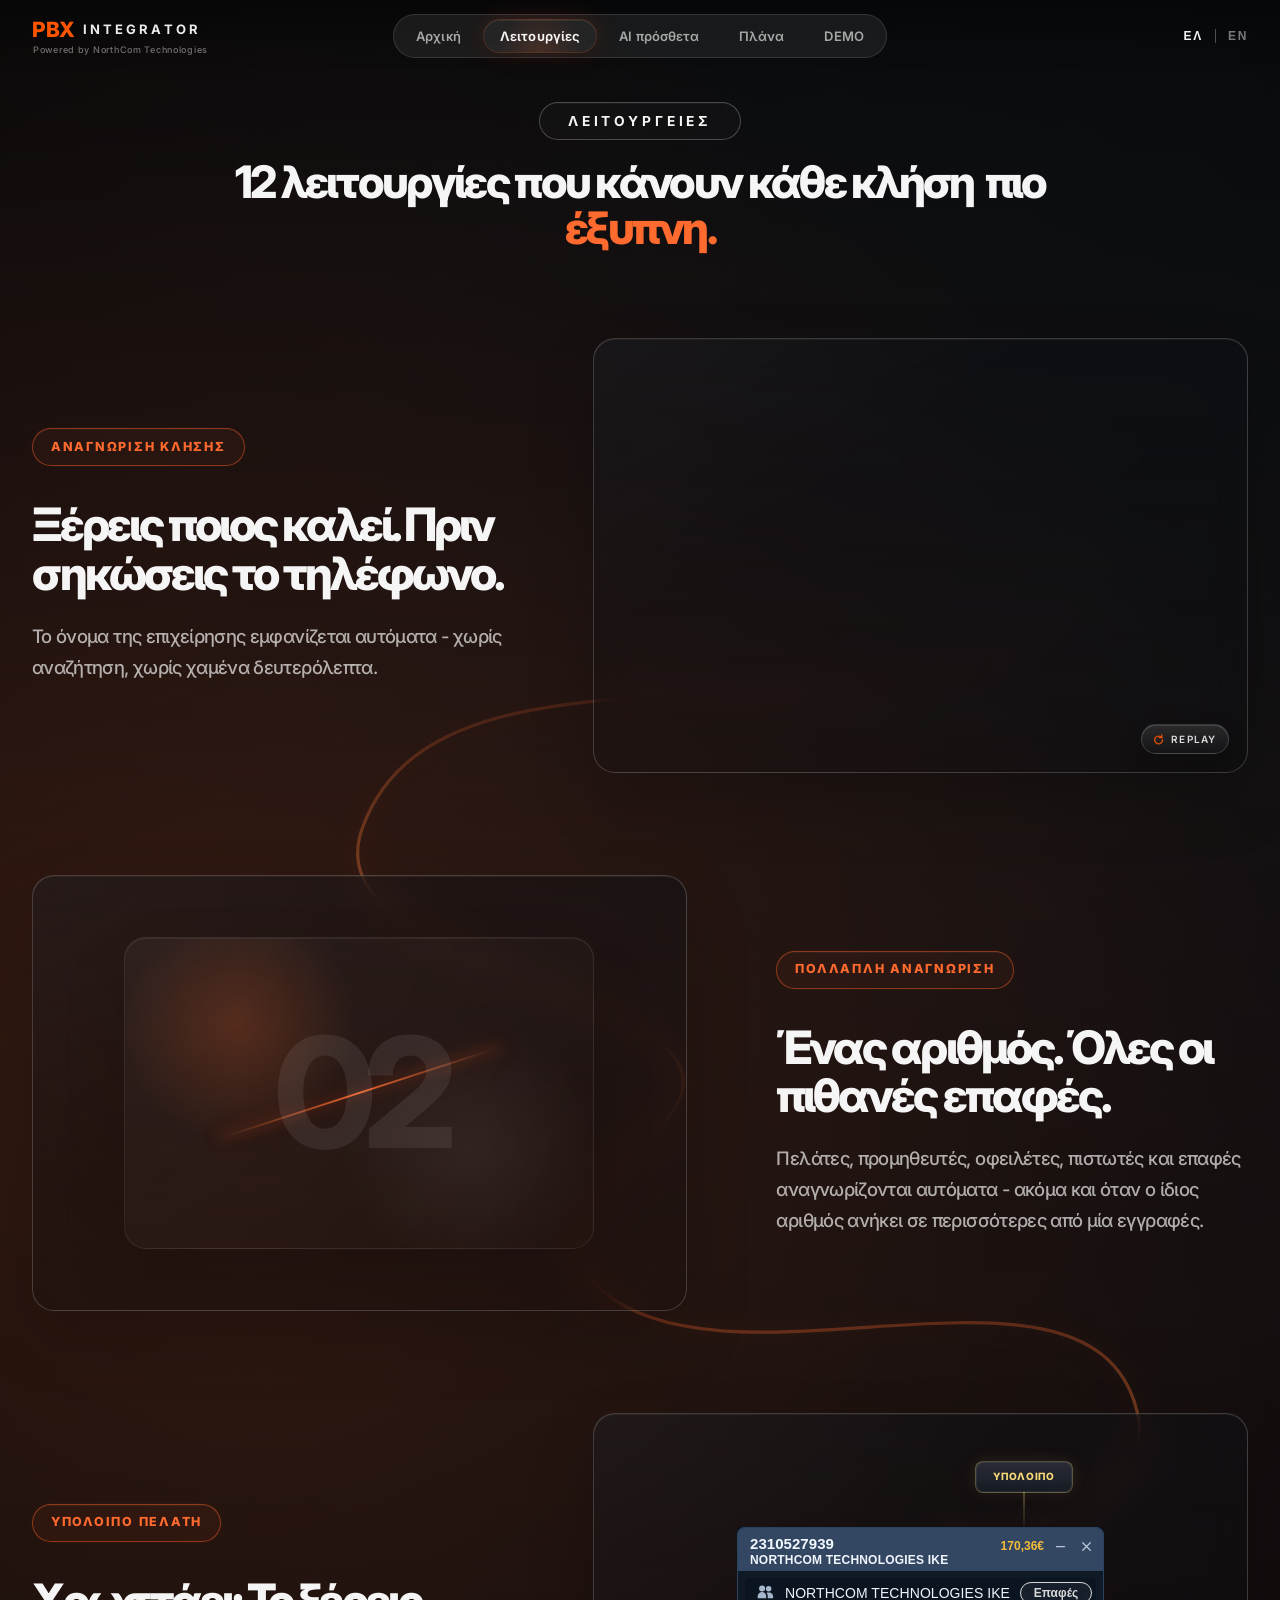
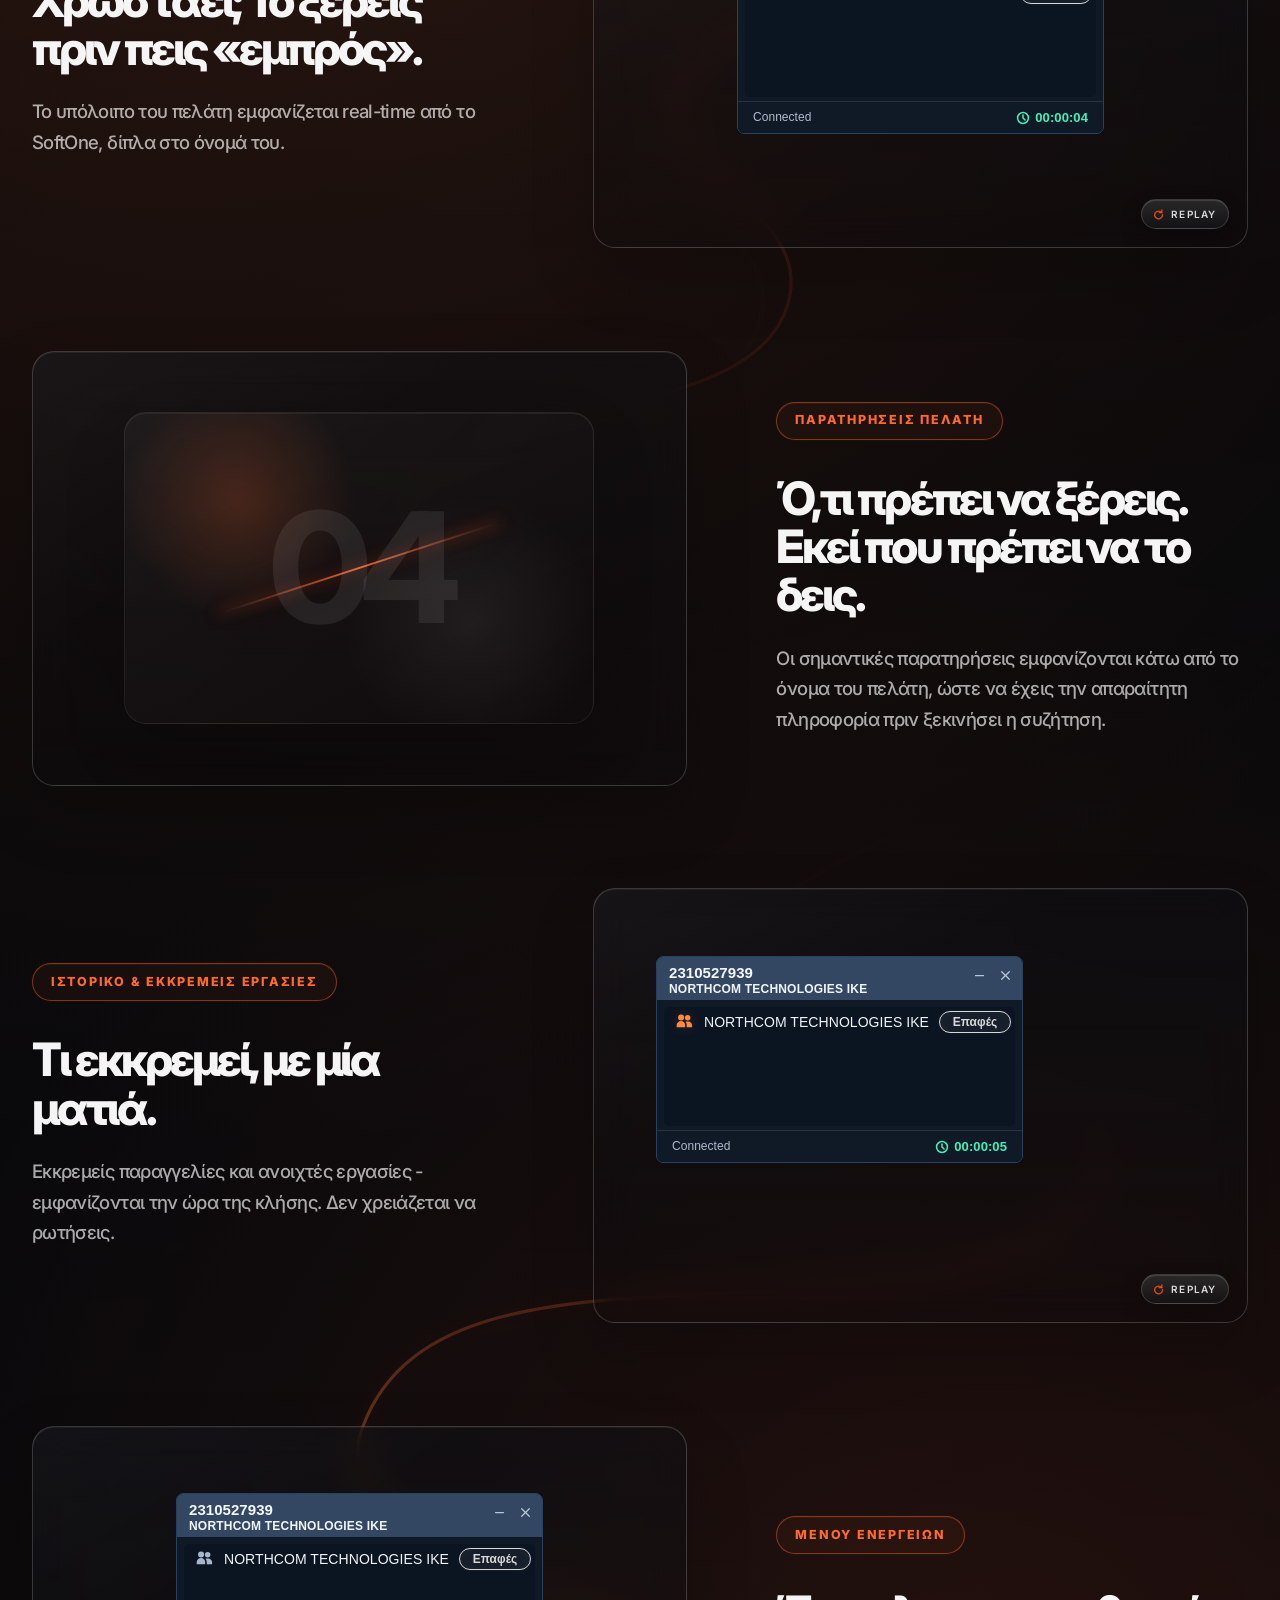
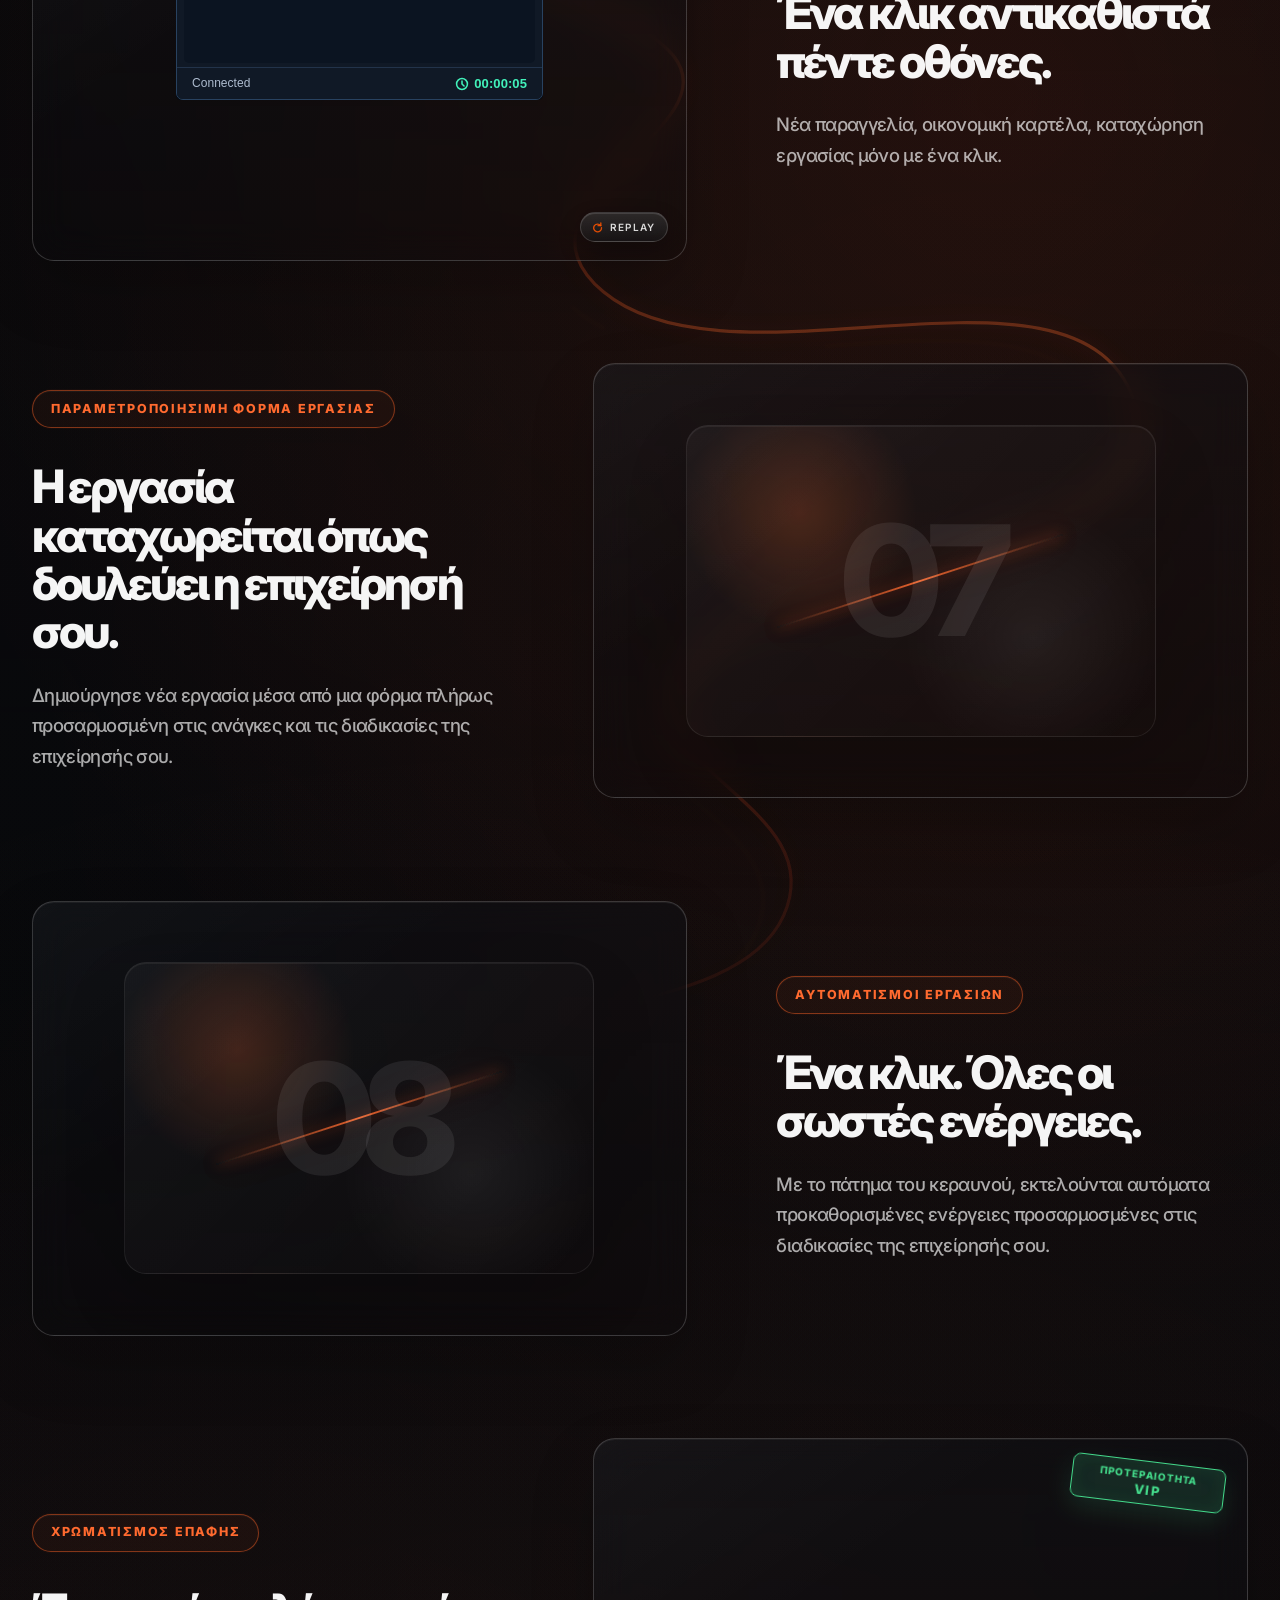
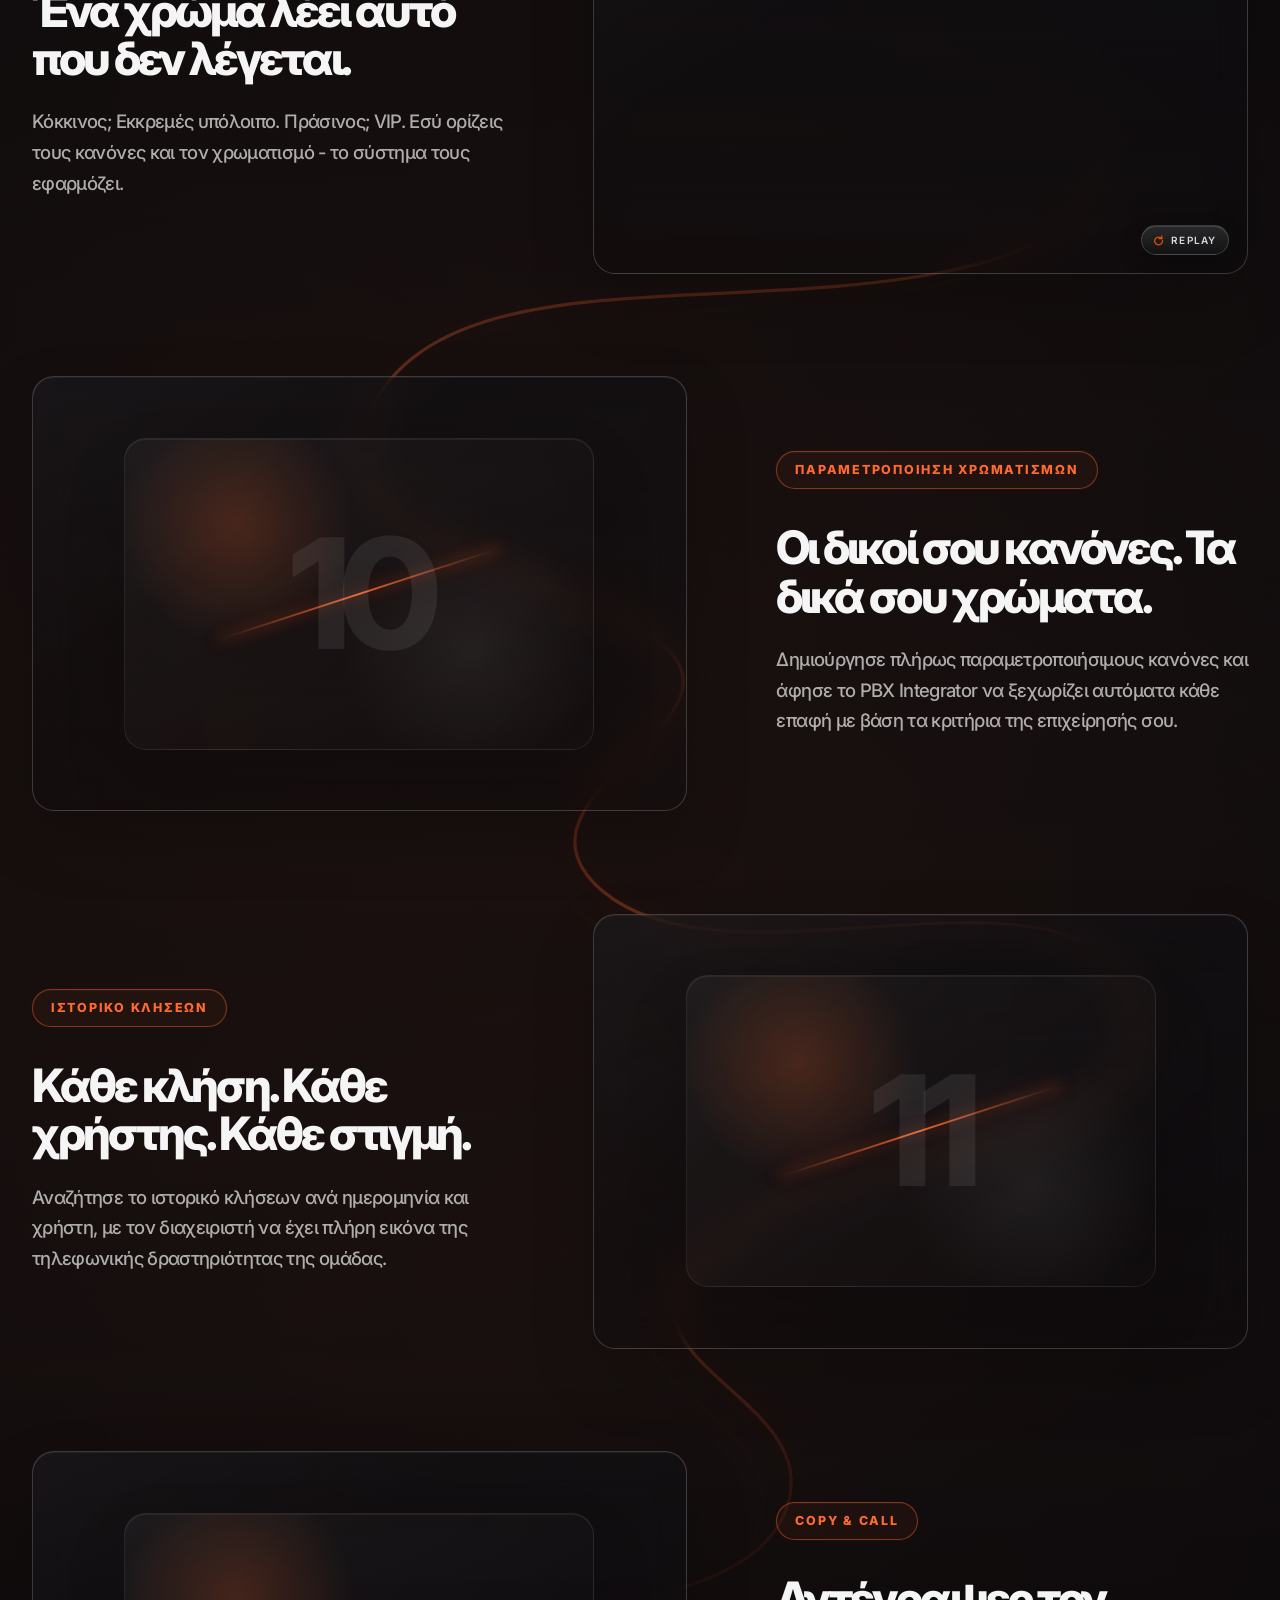
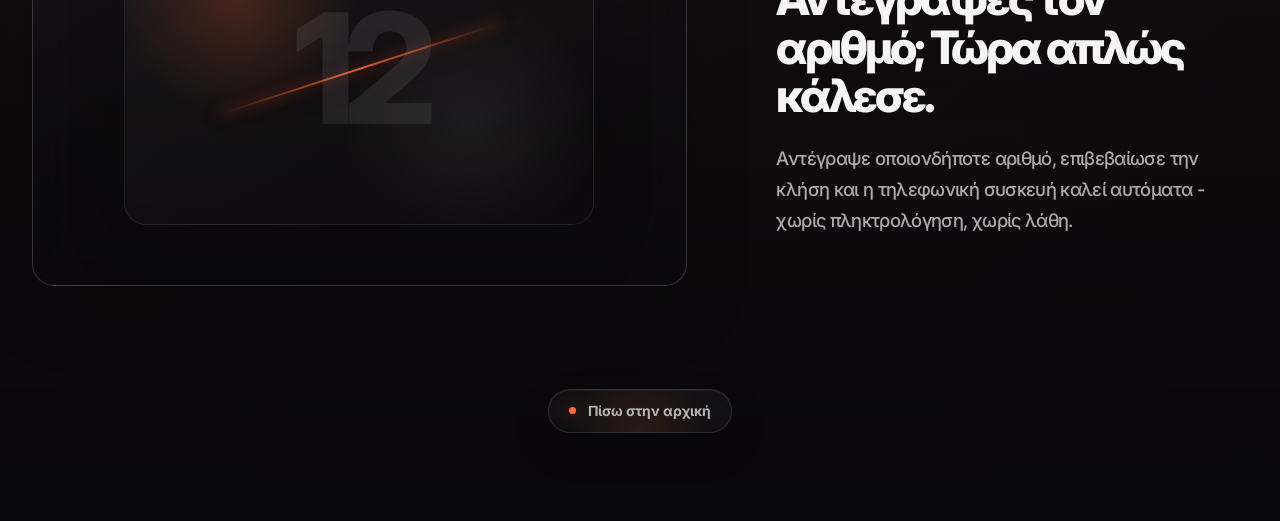
==== features.html @ a0273ed5 "v.3.0.0" ====
<!DOCTYPE html>
<html lang="el">
<head>
  <meta charset="UTF-8" />
  <meta name="viewport" content="width=device-width, initial-scale=1.0" />

  <title>Λειτουργίες | PBX Integrator</title>

  <link rel="preconnect" href="https://fonts.googleapis.com" />
  <link rel="preconnect" href="https://fonts.gstatic.com" crossorigin />
  <link
    href="https://fonts.googleapis.com/css2?family=Inter:wght@400;500;600;700;800&display=swap"
    rel="stylesheet"
  />

  <link rel="stylesheet" href="styles.css" />
</head>

<body>
  <main class="page features-page">
    <header class="header features-header">
      <div class="features-brand">
        <div class="logo-block">
          <a href="index.html" class="logo" aria-label="PBX Integrator">
            <span class="logo__main">
              <span class="logo__mark">PBX</span>
              <strong>INTEGRATOR</strong>
            </span>
          </a>
          <a
            href="https://northcom.gr"
            target="_blank"
            rel="noopener noreferrer"
            class="logo__subline"
          >
            Powered by NorthCom Technologies
          </a>
        </div>
      </div>

      <nav class="navbar features-navbar" id="mainNav" aria-label="Κύρια πλοήγηση">
        <a href="index.html?jump=1" data-i18n="navHome">Αρχική</a>
        <a href="index.html?jump=1#functions" class="active" data-i18n="navFeatures">Λειτουργίες</a>
        <a href="index.html?jump=1#ai" data-i18n="navAi">AI πρόσθετα</a>
        <a href="index.html?jump=1#plans" data-i18n="navPlans">Πλάνα</a>
        <a href="index.html?jump=1#contact">DEMO</a>
      </nav>

      <div class="language" id="languageSwitcher" aria-label="Επιλογή γλώσσας">
        <button type="button" class="active" data-lang="el">ΕΛ</button>
        <span class="language__separator" aria-hidden="true"></span>
        <button type="button" data-lang="en">EN</button>
      </div>

      <button
        type="button"
        class="nav-toggle"
        id="navToggle"
        aria-label="Άνοιγμα μενού"
        aria-expanded="false"
        aria-controls="mainNav"
      >
        <span class="nav-toggle__bar"></span>
        <span class="nav-toggle__bar"></span>
        <span class="nav-toggle__bar"></span>
      </button>
    </header>
    <div class="nav-scrim" id="navScrim" aria-hidden="true"></div>

    <section class="call-recognition features-page__section" id="functions" aria-labelledby="featuresTitle">
      <div class="call-recognition__background" aria-hidden="true"></div>

      <div class="call-recognition__inner">
        <header class="call-recognition__header">
          <span class="section-pill" data-i18n="featuresPill">ΛΕΙΤΟΥΡΓΕΙΕΣ</span>
          <h1 class="call-recognition__title" id="featuresTitle">
            <span data-i18n="featuresTitleStart">12 λειτουργίες που κάνουν κάθε κλήση</span>
            <span data-i18n="featuresTitleMiddle">πιο</span>
            <span class="call-recognition__accent" data-i18n="featuresTitleAccent">έξυπνη.</span>
          </h1>
        </header>

        <div class="call-recognition__features">
          <article class="call-recognition__feature">
            <div class="call-recognition__copy">
              <span class="call-recognition__tag" data-feature-tag>ΑΝΑΓΝΩΡΙΣΗ ΚΛΗΣΗΣ</span>
              <h2 class="call-recognition__heading" data-feature-heading>Ξέρεις ποιος καλεί. Πριν σηκώσεις το τηλέφωνο.</h2>
              <p class="call-recognition__text" data-feature-text>Το όνομα της επιχείρησης εμφανίζεται αυτόματα - χωρίς αναζήτηση, χωρίς χαμένα δευτερόλεπτα.</p>
            </div>
            <div class="call-recognition__visual" aria-hidden="true">
              <div class="popup-demo" data-popup="1" data-popup-src="ui/pop-up.html?case=1">
                <iframe class="popup-demo__frame" title="PBX popup demo" src="ui/pop-up.html?case=1"></iframe>
                <section class="call-popup" aria-label="Παράθυρο κλήσης">
                  <header class="call-popup__titlebar">
                    <div class="call-popup__identity">
                      <span class="call-popup__number">2310527939</span>
                      <span class="call-popup__company-top">NORTHCOM TECHNOLOGIES IKE</span>
                    </div>
                    <div class="call-popup__window-actions" aria-hidden="true">
                      <svg class="call-popup__window-icon" viewBox="0 0 13 13"><path d="M2.5 6.5H10.5"></path></svg>
                      <svg class="call-popup__window-icon" viewBox="0 0 13 13"><path d="M2.7 2.7L10.3 10.3M10.3 2.7L2.7 10.3"></path></svg>
                    </div>
                  </header>
                  <main class="call-popup__body">
                    <div class="call-popup__contact-row">
                      <svg class="call-popup__people-icon" viewBox="0 0 19 18" aria-hidden="true">
                        <path d="M6.1 8.1c2.23 0 4.05 1.82 4.05 4.05v2.15H1.7v-2.15C1.7 9.92 3.87 8.1 6.1 8.1Z"></path>
                        <circle cx="6.1" cy="4.45" r="3.05"></circle>
                        <path d="M13.25 8.6c2.12 0 3.85 1.73 3.85 3.85v1.85h-5.35v-2.15c0-1.32-.48-2.53-1.28-3.47.77-.08 1.69-.08 2.78-.08Z"></path>
                        <circle cx="12.65" cy="4.85" r="2.75"></circle>
                      </svg>
                      <span class="call-popup__company">NORTHCOM TECHNOLOGIES IKE</span>
                      <button class="call-popup__contacts" type="button">Επαφές</button>
                    </div>
                  </main>
                  <footer class="call-popup__footer">
                    <span class="call-popup__status">Offering</span>
                    <span class="call-popup__duration" hidden>
                      <svg class="call-popup__clock-icon" viewBox="0 0 16 16" aria-hidden="true">
                        <circle cx="8" cy="8" r="6.2"></circle>
                        <path d="M8 4.45V8l2.35 2.35"></path>
                      </svg>
                      <span class="call-popup__timer">00:00:00</span>
                    </span>
                  </footer>
                </section>
                <button class="popup-demo__replay" type="button" hidden>
                  <svg class="popup-demo__replay-icon" viewBox="0 0 16 16" aria-hidden="true">
                    <path d="M13 6.2A5.2 5.2 0 1 0 14 9"></path>
                    <path d="M13.1 2.5v3.7H9.4"></path>
                  </svg>
                  <span data-i18n="replayLabel">Replay</span>
                </button>
              </div>
            </div>
          </article>

          <article class="call-recognition__feature call-recognition__feature--reverse">
            <div class="call-recognition__copy">
              <span class="call-recognition__tag" data-feature-tag>ΠΟΛΛΑΠΛΗ ΑΝΑΓΝΩΡΙΣΗ</span>
              <h2 class="call-recognition__heading" data-feature-heading>Ένας αριθμός. Όλες οι πιθανές επαφές.</h2>
              <p class="call-recognition__text" data-feature-text>Πελάτες, προμηθευτές, οφειλέτες, πιστωτές και επαφές αναγνωρίζονται αυτόματα - ακόμα και όταν ο ίδιος αριθμός ανήκει σε περισσότερες από μία εγγραφές.</p>
            </div>
            <div class="call-recognition__visual features-placeholder" aria-hidden="true">
              <span>02</span>
            </div>
          </article>

          <article class="call-recognition__feature">
            <div class="call-recognition__copy">
              <span class="call-recognition__tag" data-feature-tag>ΥΠΟΛΟΙΠΟ ΠΕΛΑΤΗ</span>
              <h2 class="call-recognition__heading" data-feature-heading>Χρωστάει; Το ξέρεις πριν πεις «εμπρός».</h2>
              <p class="call-recognition__text" data-feature-text>Το υπόλοιπο του πελάτη εμφανίζεται real-time από το SoftOne, δίπλα στο όνομά του.</p>
            </div>
            <div class="call-recognition__visual" aria-hidden="true">
              <div class="popup-demo" data-popup="2" data-popup-src="ui/pop-up.html?case=2">
                <iframe class="popup-demo__frame" title="PBX popup demo with balance" src="ui/pop-up.html?case=2"></iframe>
                <div class="popup-demo__balance-callout" aria-hidden="true">
                  <span class="popup-demo__balance-label">Υπόλοιπο</span>
                </div>
                <section class="call-popup call-popup--has-balance" aria-label="Παράθυρο κλήσης">
                  <header class="call-popup__titlebar">
                    <div class="call-popup__identity">
                      <span class="call-popup__number">2310527939</span>
                      <span class="call-popup__company-top">NORTHCOM TECHNOLOGIES IKE</span>
                    </div>
                    <span class="call-popup__balance">170,36€</span>
                    <div class="call-popup__window-actions" aria-hidden="true">
                      <svg class="call-popup__window-icon" viewBox="0 0 13 13"><path d="M2.5 6.5H10.5"></path></svg>
                      <svg class="call-popup__window-icon" viewBox="0 0 13 13"><path d="M2.7 2.7L10.3 10.3M10.3 2.7L2.7 10.3"></path></svg>
                    </div>
                  </header>
                  <main class="call-popup__body">
                    <div class="call-popup__contact-row">
                      <svg class="call-popup__people-icon" viewBox="0 0 19 18" aria-hidden="true">
                        <path d="M6.1 8.1c2.23 0 4.05 1.82 4.05 4.05v2.15H1.7v-2.15C1.7 9.92 3.87 8.1 6.1 8.1Z"></path>
                        <circle cx="6.1" cy="4.45" r="3.05"></circle>
                        <path d="M13.25 8.6c2.12 0 3.85 1.73 3.85 3.85v1.85h-5.35v-2.15c0-1.32-.48-2.53-1.28-3.47.77-.08 1.69-.08 2.78-.08Z"></path>
                        <circle cx="12.65" cy="4.85" r="2.75"></circle>
                      </svg>
                      <span class="call-popup__company">NORTHCOM TECHNOLOGIES IKE</span>
                      <button class="call-popup__contacts" type="button">Επαφές</button>
                    </div>
                  </main>
                  <footer class="call-popup__footer">
                    <span class="call-popup__status">Offering</span>
                    <span class="call-popup__duration" hidden>
                      <svg class="call-popup__clock-icon" viewBox="0 0 16 16" aria-hidden="true">
                        <circle cx="8" cy="8" r="6.2"></circle>
                        <path d="M8 4.45V8l2.35 2.35"></path>
                      </svg>
                      <span class="call-popup__timer">00:00:00</span>
                    </span>
                  </footer>
                </section>
                <button class="popup-demo__replay" type="button" hidden>
                  <svg class="popup-demo__replay-icon" viewBox="0 0 16 16" aria-hidden="true">
                    <path d="M13 6.2A5.2 5.2 0 1 0 14 9"></path>
                    <path d="M13.1 2.5v3.7H9.4"></path>
                  </svg>
                  <span data-i18n="replayLabel">Replay</span>
                </button>
              </div>
            </div>
          </article>

          <article class="call-recognition__feature call-recognition__feature--reverse">
            <div class="call-recognition__copy">
              <span class="call-recognition__tag" data-feature-tag>ΠΑΡΑΤΗΡΗΣΕΙΣ ΠΕΛΑΤΗ</span>
              <h2 class="call-recognition__heading" data-feature-heading>Ό,τι πρέπει να ξέρεις. Εκεί που πρέπει να το δεις.</h2>
              <p class="call-recognition__text" data-feature-text>Οι σημαντικές παρατηρήσεις εμφανίζονται κάτω από το όνομα του πελάτη, ώστε να έχεις την απαραίτητη πληροφορία πριν ξεκινήσει η συζήτηση.</p>
            </div>
            <div class="call-recognition__visual features-placeholder" aria-hidden="true">
              <span>04</span>
            </div>
          </article>

          <article class="call-recognition__feature">
            <div class="call-recognition__copy">
              <span class="call-recognition__tag" data-feature-tag>ΙΣΤΟΡΙΚΟ & ΕΚΚΡΕΜΕΙΣ ΕΡΓΑΣΙΕΣ</span>
              <h2 class="call-recognition__heading" data-feature-heading>Τι εκκρεμεί, με μία ματιά.</h2>
              <p class="call-recognition__text" data-feature-text>Εκκρεμείς παραγγελίες και ανοιχτές εργασίες - εμφανίζονται την ώρα της κλήσης. Δεν χρειάζεται να ρωτήσεις.</p>
            </div>
            <div class="call-recognition__visual" aria-hidden="true">
              <div class="popup-demo popup-demo--history" data-popup="4" data-popup-src="ui/pop-up.html?case=1&contacts=orange" data-history-demo="true" data-history-mode="submenu">
                <div class="popup-demo__history-stage">
                  <iframe class="popup-demo__frame" title="PBX popup history tasks demo" src="ui/pop-up.html?case=1&contacts=orange"></iframe>
                  <span class="popup-demo__cursor" aria-hidden="true"></span>
                  <iframe class="popup-demo__history-frame" title="PBX history menu" src="ui/history.html"></iframe>
                </div>
                <button class="popup-demo__replay" type="button" hidden>
                  <svg class="popup-demo__replay-icon" viewBox="0 0 16 16" aria-hidden="true">
                    <path d="M13 6.2A5.2 5.2 0 1 0 14 9"></path>
                    <path d="M13.1 2.5v3.7H9.4"></path>
                  </svg>
                  <span data-i18n="replayLabel">Replay</span>
                </button>
              </div>
            </div>
          </article>

          <article class="call-recognition__feature call-recognition__feature--reverse">
            <div class="call-recognition__copy">
              <span class="call-recognition__tag" data-feature-tag>ΜΕΝΟΥ ΕΝΕΡΓΕΙΩΝ</span>
              <h2 class="call-recognition__heading" data-feature-heading>Ένα κλικ αντικαθιστά πέντε οθόνες.</h2>
              <p class="call-recognition__text" data-feature-text>Νέα παραγγελία, οικονομική καρτέλα, καταχώρηση εργασίας μόνο με ένα κλικ.</p>
            </div>
            <div class="call-recognition__visual" aria-hidden="true">
              <div class="popup-demo popup-demo--history" data-popup="5" data-popup-src="ui/pop-up.html?case=1" data-history-demo="true" data-history-mode="main">
                <div class="popup-demo__history-stage">
                  <iframe class="popup-demo__frame" title="PBX popup actions demo" src="ui/pop-up.html?case=1"></iframe>
                  <span class="popup-demo__cursor" aria-hidden="true"></span>
                  <iframe class="popup-demo__history-frame" title="PBX history menu" src="ui/history.html"></iframe>
                </div>
                <button class="popup-demo__replay" type="button" hidden>
                  <svg class="popup-demo__replay-icon" viewBox="0 0 16 16" aria-hidden="true">
                    <path d="M13 6.2A5.2 5.2 0 1 0 14 9"></path>
                    <path d="M13.1 2.5v3.7H9.4"></path>
                  </svg>
                  <span data-i18n="replayLabel">Replay</span>
                </button>
              </div>
            </div>
          </article>

          <article class="call-recognition__feature">
            <div class="call-recognition__copy">
              <span class="call-recognition__tag" data-feature-tag>ΠΑΡΑΜΕΤΡΟΠΟΙΗΣΙΜΗ ΦΟΡΜΑ ΕΡΓΑΣΙΑΣ</span>
              <h2 class="call-recognition__heading" data-feature-heading>Η εργασία καταχωρείται όπως δουλεύει η επιχείρησή σου.</h2>
              <p class="call-recognition__text" data-feature-text>Δημιούργησε νέα εργασία μέσα από μια φόρμα πλήρως προσαρμοσμένη στις ανάγκες και τις διαδικασίες της επιχείρησής σου.</p>
            </div>
            <div class="call-recognition__visual features-placeholder" aria-hidden="true">
              <span>07</span>
            </div>
          </article>

          <article class="call-recognition__feature call-recognition__feature--reverse">
            <div class="call-recognition__copy">
              <span class="call-recognition__tag" data-feature-tag>ΑΥΤΟΜΑΤΙΣΜΟΙ ΕΡΓΑΣΙΩΝ</span>
              <h2 class="call-recognition__heading" data-feature-heading>Ένα κλικ. Όλες οι σωστές ενέργειες.</h2>
              <p class="call-recognition__text" data-feature-text>Με το πάτημα του κεραυνού, εκτελούνται αυτόματα προκαθορισμένες ενέργειες προσαρμοσμένες στις διαδικασίες της επιχείρησής σου.</p>
            </div>
            <div class="call-recognition__visual features-placeholder" aria-hidden="true">
              <span>08</span>
            </div>
          </article>

          <article class="call-recognition__feature">
            <div class="call-recognition__copy">
              <span class="call-recognition__tag" data-feature-tag>ΧΡΩΜΑΤΙΣΜΟΣ ΕΠΑΦΗΣ</span>
              <h2 class="call-recognition__heading" data-feature-heading>Ένα χρώμα λέει αυτό που δεν λέγεται.</h2>
              <p class="call-recognition__text" data-feature-text>Κόκκινος; Εκκρεμές υπόλοιπο. Πράσινος; VIP. Εσύ ορίζεις τους κανόνες και τον χρωματισμό - το σύστημα τους εφαρμόζει.</p>
            </div>
            <div class="call-recognition__visual" aria-hidden="true">
              <div class="popup-demo" data-popup="3" data-popup-src="ui/pop-up-colored.html?case=1" data-popup-next-src="ui/pop-up-colored.html?case=2">
                <iframe class="popup-demo__frame" title="PBX colored popup demo" src="ui/pop-up-colored.html?case=1"></iframe>
                <div class="popup-demo__case-patch popup-demo__case-patch--urgent" aria-hidden="true">
                  <span class="popup-demo__case-patch-title" data-i18n="patchUrgentTitle">ΠΡΟΣΟΧΗ</span>
                  <span class="popup-demo__case-patch-note" data-i18n="patchUrgentNote">attention</span>
                </div>
                <button class="popup-demo__replay" type="button" hidden>
                  <svg class="popup-demo__replay-icon" viewBox="0 0 16 16" aria-hidden="true">
                    <path d="M13 6.2A5.2 5.2 0 1 0 14 9"></path>
                    <path d="M13.1 2.5v3.7H9.4"></path>
                  </svg>
                  <span data-i18n="replayLabel">Replay</span>
                </button>
              </div>
            </div>
          </article>

          <article class="call-recognition__feature call-recognition__feature--reverse">
            <div class="call-recognition__copy">
              <span class="call-recognition__tag" data-feature-tag>ΠΑΡΑΜΕΤΡΟΠΟΙΗΣΗ ΧΡΩΜΑΤΙΣΜΩΝ</span>
              <h2 class="call-recognition__heading" data-feature-heading>Οι δικοί σου κανόνες. Τα δικά σου χρώματα.</h2>
              <p class="call-recognition__text" data-feature-text>Δημιούργησε πλήρως παραμετροποιήσιμους κανόνες και άφησε το PBX Integrator να ξεχωρίζει αυτόματα κάθε επαφή με βάση τα κριτήρια της επιχείρησής σου.</p>
            </div>
            <div class="call-recognition__visual features-placeholder" aria-hidden="true">
              <span>10</span>
            </div>
          </article>

          <article class="call-recognition__feature">
            <div class="call-recognition__copy">
              <span class="call-recognition__tag" data-feature-tag>ΙΣΤΟΡΙΚΟ ΚΛΗΣΕΩΝ</span>
              <h2 class="call-recognition__heading" data-feature-heading>Κάθε κλήση. Κάθε χρήστης. Κάθε στιγμή.</h2>
              <p class="call-recognition__text" data-feature-text>Αναζήτησε το ιστορικό κλήσεων ανά ημερομηνία και χρήστη, με τον διαχειριστή να έχει πλήρη εικόνα της τηλεφωνικής δραστηριότητας της ομάδας.</p>
            </div>
            <div class="call-recognition__visual features-placeholder" aria-hidden="true">
              <span>11</span>
            </div>
          </article>

          <article class="call-recognition__feature call-recognition__feature--reverse">
            <div class="call-recognition__copy">
              <span class="call-recognition__tag" data-feature-tag>COPY & CALL</span>
              <h2 class="call-recognition__heading" data-feature-heading>Αντέγραψες τον αριθμό; Τώρα απλώς κάλεσε.</h2>
              <p class="call-recognition__text" data-feature-text>Αντέγραψε οποιονδήποτε αριθμό, επιβεβαίωσε την κλήση και η τηλεφωνική συσκευή καλεί αυτόματα - χωρίς πληκτρολόγηση, χωρίς λάθη.</p>
            </div>
            <div class="call-recognition__visual features-placeholder" aria-hidden="true">
              <span>12</span>
            </div>
          </article>
        </div>

        <footer class="features-return">
          <a class="features-return__link" href="index.html" data-return-home data-i18n="featuresReturn">
            Πίσω στην αρχική
          </a>
        </footer>
      </div>
    </section>
  </main>

  <script>
    const content = {
      el: {
        htmlLang: "el",
        title: "Λειτουργίες | PBX Integrator",
        navLabel: "Κύρια πλοήγηση",
        languageLabel: "Επιλογή γλώσσας",
        navHome: "Αρχική",
        navFeatures: "Λειτουργίες",
        navAi: "AI πρόσθετα",
        navPlans: "Πλάνα",
        navToggleLabel: "Άνοιγμα μενού",
        featuresReturn: "Πίσω στην αρχική",
        featuresPill: "ΛΕΙΤΟΥΡΓΕΙΕΣ",
        featuresTitleStart: "12 λειτουργίες που κάνουν κάθε κλήση",
        featuresTitleMiddle: "πιο",
        featuresTitleAccent: "έξυπνη.",
        featureItems: [
          {
            tag: "ΑΝΑΓΝΩΡΙΣΗ ΚΛΗΣΗΣ",
            heading: "Ξέρεις ποιος καλεί. Πριν σηκώσεις το τηλέφωνο.",
            text: "Το όνομα της επιχείρησης εμφανίζεται αυτόματα - χωρίς αναζήτηση, χωρίς χαμένα δευτερόλεπτα."
          },
          {
            tag: "ΠΟΛΛΑΠΛΗ ΑΝΑΓΝΩΡΙΣΗ",
            heading: "Ένας αριθμός. Όλες οι πιθανές επαφές.",
            text: "Πελάτες, προμηθευτές, οφειλέτες, πιστωτές και επαφές αναγνωρίζονται αυτόματα - ακόμα και όταν ο ίδιος αριθμός ανήκει σε περισσότερες από μία εγγραφές."
          },
          {
            tag: "ΥΠΟΛΟΙΠΟ ΠΕΛΑΤΗ",
            heading: "Χρωστάει; Το ξέρεις πριν πεις «εμπρός».",
            text: "Το υπόλοιπο του πελάτη εμφανίζεται real-time από το SoftOne, δίπλα στο όνομά του."
          },
          {
            tag: "ΠΑΡΑΤΗΡΗΣΕΙΣ ΠΕΛΑΤΗ",
            heading: "Ό,τι πρέπει να ξέρεις. Εκεί που πρέπει να το δεις.",
            text: "Οι σημαντικές παρατηρήσεις εμφανίζονται κάτω από το όνομα του πελάτη, ώστε να έχεις την απαραίτητη πληροφορία πριν ξεκινήσει η συζήτηση."
          },
          {
            tag: "ΙΣΤΟΡΙΚΟ & ΕΚΚΡΕΜΕΙΣ ΕΡΓΑΣΙΕΣ",
            heading: "Τι εκκρεμεί, με μία ματιά.",
            text: "Εκκρεμείς παραγγελίες και ανοιχτές εργασίες - εμφανίζονται την ώρα της κλήσης. Δεν χρειάζεται να ρωτήσεις."
          },
          {
            tag: "ΜΕΝΟΥ ΕΝΕΡΓΕΙΩΝ",
            heading: "Ένα κλικ αντικαθιστά πέντε οθόνες.",
            text: "Νέα παραγγελία, οικονομική καρτέλα, καταχώρηση εργασίας μόνο με ένα κλικ."
          },
          {
            tag: "ΠΑΡΑΜΕΤΡΟΠΟΙΗΣΙΜΗ ΦΟΡΜΑ ΕΡΓΑΣΙΑΣ",
            heading: "Η εργασία καταχωρείται όπως δουλεύει η επιχείρησή σου.",
            text: "Δημιούργησε νέα εργασία μέσα από μια φόρμα πλήρως προσαρμοσμένη στις ανάγκες και τις διαδικασίες της επιχείρησής σου."
          },
          {
            tag: "ΑΥΤΟΜΑΤΙΣΜΟΙ ΕΡΓΑΣΙΩΝ",
            heading: "Ένα κλικ. Όλες οι σωστές ενέργειες.",
            text: "Με το πάτημα του κεραυνού, εκτελούνται αυτόματα προκαθορισμένες ενέργειες προσαρμοσμένες στις διαδικασίες της επιχείρησής σου."
          },
          {
            tag: "ΧΡΩΜΑΤΙΣΜΟΣ ΕΠΑΦΗΣ",
            heading: "Ένα χρώμα λέει αυτό που δεν λέγεται.",
            text: "Κόκκινος; Εκκρεμές υπόλοιπο. Πράσινος; VIP. Εσύ ορίζεις τους κανόνες και τον χρωματισμό - το σύστημα τους εφαρμόζει."
          },
          {
            tag: "ΠΑΡΑΜΕΤΡΟΠΟΙΗΣΗ ΧΡΩΜΑΤΙΣΜΩΝ",
            heading: "Οι δικοί σου κανόνες. Τα δικά σου χρώματα.",
            text: "Δημιούργησε πλήρως παραμετροποιήσιμους κανόνες και άφησε το PBX Integrator να ξεχωρίζει αυτόματα κάθε επαφή με βάση τα κριτήρια της επιχείρησής σου."
          },
          {
            tag: "ΙΣΤΟΡΙΚΟ ΚΛΗΣΕΩΝ",
            heading: "Κάθε κλήση. Κάθε χρήστης. Κάθε στιγμή.",
            text: "Αναζήτησε το ιστορικό κλήσεων ανά ημερομηνία και χρήστη, με τον διαχειριστή να έχει πλήρη εικόνα της τηλεφωνικής δραστηριότητας της ομάδας."
          },
          {
            tag: "COPY & CALL",
            heading: "Αντέγραψες τον αριθμό; Τώρα απλώς κάλεσε.",
            text: "Αντέγραψε οποιονδήποτε αριθμό, επιβεβαίωσε την κλήση και η τηλεφωνική συσκευή καλεί αυτόματα - χωρίς πληκτρολόγηση, χωρίς λάθη."
          }
        ],
        replayLabel: "Replay",
        patchUrgentTitle: "ΠΡΟΣΟΧΗ",
        patchUrgentNote: "ΥΠΟΛ.",
        patchSuccessTitle: "ΠΡΟΤΕΡΑΙΟΤΗΤΑ",
        patchSuccessNote: "VIP"
      },
      en: {
        htmlLang: "en",
        title: "Features | PBX Integrator",
        navLabel: "Main navigation",
        languageLabel: "Language selection",
        navHome: "Home",
        navFeatures: "Features",
        navAi: "AI add-ons",
        navPlans: "Plans",
        navToggleLabel: "Open menu",
        featuresReturn: "Back to home",
        featuresPill: "FEATURES",
        featuresTitleStart: "12 features that make every call",
        featuresTitleMiddle: "more",
        featuresTitleAccent: "intelligent.",
        featureItems: [
          {
            tag: "CALL RECOGNITION",
            heading: "You know who is calling. Before you pick up the phone.",
            text: "The company name appears automatically - no searching, no lost seconds."
          },
          {
            tag: "MULTIPLE RECOGNITION",
            heading: "One number. Every possible contact.",
            text: "Customers, suppliers, debtors, creditors, and contacts are recognized automatically - even when the same number belongs to more than one record."
          },
          {
            tag: "CUSTOMER BALANCE",
            heading: "Do they owe you? You know before you say hello.",
            text: "The customer's balance appears in real time from SoftOne, right next to their name."
          },
          {
            tag: "CUSTOMER NOTES",
            heading: "What you need to know. Exactly where you need to see it.",
            text: "Important notes appear under the customer's name, so you have the information you need before the conversation starts."
          },
          {
            tag: "HISTORY & OPEN TASKS",
            heading: "What is pending, at a glance.",
            text: "Pending orders and open tasks appear during the call. No need to ask."
          },
          {
            tag: "ACTION MENU",
            heading: "One click replaces five screens.",
            text: "Create a new order, open the financial ledger, or register a task with one click."
          },
          {
            tag: "CUSTOMIZABLE TASK FORM",
            heading: "Tasks are logged the way your business works.",
            text: "Create a new task through a fully customizable form tailored to your company's needs and processes."
          },
          {
            tag: "TASK AUTOMATIONS",
            heading: "One click. All the right actions.",
            text: "With the lightning button, predefined actions run automatically, tailored to your company's processes."
          },
          {
            tag: "CONTACT COLORING",
            heading: "One color says what words do not.",
            text: "Red? Outstanding balance. Green? VIP. You define the rules and colors - the system applies them."
          },
          {
            tag: "COLOR RULE CONFIGURATION",
            heading: "Your rules. Your colors.",
            text: "Create fully customizable rules and let PBX Integrator automatically highlight each contact based on your company's criteria."
          },
          {
            tag: "CALL HISTORY",
            heading: "Every call. Every user. Every moment.",
            text: "Search call history by date and user, while administrators keep a complete view of the team's phone activity."
          },
          {
            tag: "COPY & CALL",
            heading: "Copied the number? Now just call.",
            text: "Copy any number, confirm the call, and the phone device dials automatically - no typing, no mistakes."
          }
        ],
        replayLabel: "Replay",
        patchUrgentTitle: "ATTENTION",
        patchUrgentNote: "DEPT",
        patchSuccessTitle: "PRIORITY",
        patchSuccessNote: "VIP"
      }
    };

    let activeLanguage = "el";
    const languageSwitcher = document.getElementById("languageSwitcher");
    const mainNav = document.getElementById("mainNav");
    const navToggle = document.getElementById("navToggle");
    const navScrim = document.getElementById("navScrim");
    const returnHomeLink = document.querySelector("[data-return-home]");

    function hasIndexOrigin() {
      const params = new URLSearchParams(window.location.search);
      if (params.get("from") !== "index") return false;

      try {
        const payload = JSON.parse(window.sessionStorage.getItem("pbx-features-return") || "null");
        const maxAge = 60 * 60 * 1000;
        return Boolean(payload && Number.isFinite(payload.scrollY) && Date.now() - payload.createdAt < maxAge);
      } catch (error) {
        return false;
      }
    }

    function configureReturnHomeLink() {
      if (!returnHomeLink) return;
      returnHomeLink.href = hasIndexOrigin() ? "index.html?returnTo=features-origin" : "index.html";
    }

    function setLanguage(lang) {
      const selected = content[lang] || content.el;
      activeLanguage = content[lang] ? lang : "el";
      document.documentElement.lang = selected.htmlLang;
      document.body.dataset.language = activeLanguage;
      document.title = selected.title;
      mainNav.setAttribute("aria-label", selected.navLabel);
      languageSwitcher.setAttribute("aria-label", selected.languageLabel);
      navToggle.setAttribute("aria-label", selected.navToggleLabel);

      document.querySelectorAll("[data-i18n]").forEach((element) => {
        const key = element.dataset.i18n;
        if (selected[key]) element.textContent = selected[key];
      });

      document.querySelectorAll("[data-feature-tag]").forEach((element, index) => {
        const item = selected.featureItems[index];
        if (item) element.textContent = item.tag;
      });

      document.querySelectorAll("[data-feature-heading]").forEach((element, index) => {
        const item = selected.featureItems[index];
        if (item) element.textContent = item.heading;
      });

      document.querySelectorAll("[data-feature-text]").forEach((element, index) => {
        const item = selected.featureItems[index];
        if (item) element.textContent = item.text;
      });

      syncPopupDemoLanguage(activeLanguage);

      languageSwitcher.querySelectorAll("[data-lang]").forEach((button) => {
        button.classList.toggle("active", button.dataset.lang === activeLanguage);
      });

      window.localStorage.setItem("pbx-language", activeLanguage);
    }

    function buildLocalizedSrc(src, lang, includeRun = false) {
      const url = new URL(src, window.location.href);
      url.searchParams.set("lang", lang);
      if (includeRun) url.searchParams.set("run", Date.now().toString());
      return `${url.pathname}${url.search}`;
    }

    function syncPopupDemoLanguage(lang) {
      document.querySelectorAll(".popup-demo").forEach((wrapper) => {
        const frame = wrapper.querySelector(".popup-demo__frame");
        const historyFrame = wrapper.querySelector(".popup-demo__history-frame");
        const popupSrc = wrapper.dataset.popupSrc;

        if (frame && popupSrc) {
          frame.src = buildLocalizedSrc(popupSrc, lang);
        }

        if (historyFrame) {
          historyFrame.src = buildLocalizedSrc("ui/history.html", lang);
        }
      });
    }

    function closeMobileNav() {
      document.body.classList.remove("nav-open");
      navToggle.setAttribute("aria-expanded", "false");
    }

    languageSwitcher.addEventListener("click", (event) => {
      const button = event.target.closest("[data-lang]");
      if (!button) return;
      setLanguage(button.dataset.lang);
    });

    navToggle.addEventListener("click", () => {
      const isOpen = document.body.classList.toggle("nav-open");
      navToggle.setAttribute("aria-expanded", String(isOpen));
    });

    navScrim.addEventListener("click", closeMobileNav);
    mainNav.addEventListener("click", (event) => {
      if (event.target.closest("a")) closeMobileNav();
    });

    function initNavbarScrollFade() {
      let frame = 0;
      const update = () => {
        frame = 0;
        // Full navbar at the very top; let it fade back once the page scrolls down.
        document.body.classList.toggle("is-scrolled", window.scrollY > 8);
      };
      const request = () => {
        if (frame) return;
        frame = window.requestAnimationFrame(update);
      };
      window.addEventListener("scroll", request, { passive: true });
      update();
    }

    function initPopupDemo(wrapper) {
      const frame = wrapper.querySelector(".popup-demo__frame");
      const replayBtn = wrapper.querySelector(".popup-demo__replay");
      const casePatch = wrapper.querySelector(".popup-demo__case-patch");
      const casePatchTitle = wrapper.querySelector(".popup-demo__case-patch-title");
      const casePatchNote = wrapper.querySelector(".popup-demo__case-patch-note");
      const historyFrame = wrapper.querySelector(".popup-demo__history-frame");
      const popupSrc = wrapper.dataset.popupSrc;
      const popupNextSrc = wrapper.dataset.popupNextSrc;
      const isHistoryDemo = wrapper.dataset.historyDemo === "true";
      const historyMode = wrapper.dataset.historyMode || "main";
      let frameTimeouts = [];

      function clearFrameTimeouts() {
        frameTimeouts.forEach(clearTimeout);
        frameTimeouts = [];
      }

      function loadFrame(src) {
        if (frame) frame.src = buildLocalizedSrc(src, activeLanguage, true);
      }

      function setPopupRowSelected(selected) {
        frame?.contentWindow?.postMessage({
          type: "popup-row-select",
          selected
        }, "*");
      }

      function setPatchCase(caseId) {
        if (!casePatch) return;
        const isCaseTwo = caseId === "2";
        const selected = content[activeLanguage] || content.el;
        casePatch.classList.toggle("popup-demo__case-patch--urgent", !isCaseTwo);
        casePatch.classList.toggle("popup-demo__case-patch--success", isCaseTwo);
        if (casePatchTitle) casePatchTitle.textContent = isCaseTwo ? selected.patchSuccessTitle : selected.patchUrgentTitle;
        if (casePatchNote) casePatchNote.textContent = isCaseTwo ? selected.patchSuccessNote : selected.patchUrgentNote;
      }

      function setHistoryHover(item, highlightDelay = 0, submenuOpen = false) {
        wrapper.classList.remove(
          "is-history-hover-order",
          "is-history-hover-balance",
          "is-history-hover-work-in",
          "is-history-hover-work-out",
          "is-history-hover-tasks",
          "is-history-hover-task-order",
          "is-history-hover-task-offer",
          "is-history-hover-task-demo"
        );

        if (item) wrapper.classList.add(`is-history-hover-${item}`);

        if (item && highlightDelay > 0) {
          historyFrame?.contentWindow?.postMessage({
            type: "history-hover",
            item: "",
            submenuOpen
          }, "*");
        }

        frameTimeouts.push(setTimeout(() => {
          historyFrame?.contentWindow?.postMessage({
            type: "history-hover",
            item,
            submenuOpen
          }, "*");
        }, highlightDelay));
      }

      function playFrame() {
        clearFrameTimeouts();
        if (replayBtn) replayBtn.hidden = true;
        wrapper.classList.remove(
          "is-cursor-visible",
          "is-cursor-target",
          "is-right-clicking",
          "is-menu-open",
          "is-history-hover-order",
          "is-history-hover-balance",
          "is-history-hover-work-in",
          "is-history-hover-work-out",
          "is-history-hover-tasks",
          "is-history-hover-task-order",
          "is-history-hover-task-offer",
          "is-history-hover-task-demo"
        );

        setHistoryHover("");

        if (isHistoryDemo) {
          if (historyFrame) {
            historyFrame.src = buildLocalizedSrc("ui/history.html", activeLanguage, true);
          }
          loadFrame(popupSrc);
          setPopupRowSelected(false);

          frameTimeouts.push(setTimeout(() => {
            wrapper.classList.add("is-cursor-visible");
          }, 900));

          frameTimeouts.push(setTimeout(() => {
            wrapper.classList.add("is-cursor-target");
          }, 1080));

          frameTimeouts.push(setTimeout(() => {
            wrapper.classList.add("is-right-clicking");
            setPopupRowSelected(true);
          }, 2000));

          frameTimeouts.push(setTimeout(() => {
            wrapper.classList.remove("is-right-clicking");
            wrapper.classList.add("is-menu-open");
          }, 2200));

          if (historyMode === "submenu") {
            frameTimeouts.push(setTimeout(() => setHistoryHover("tasks", 0, true), 2750));
            frameTimeouts.push(setTimeout(() => setHistoryHover("task-order", 220, true), 3450));
            frameTimeouts.push(setTimeout(() => setHistoryHover("task-offer", 220, true), 4450));
            frameTimeouts.push(setTimeout(() => setHistoryHover("task-demo", 220, true), 5450));
            frameTimeouts.push(setTimeout(() => {
              if (replayBtn) replayBtn.hidden = false;
            }, 6650));
            return;
          }

          frameTimeouts.push(setTimeout(() => setHistoryHover("order", 320), 2750));
          frameTimeouts.push(setTimeout(() => setHistoryHover("balance", 320), 3750));
          frameTimeouts.push(setTimeout(() => setHistoryHover("work-in", 320), 4750));
          frameTimeouts.push(setTimeout(() => setHistoryHover("work-out", 320), 5750));
          frameTimeouts.push(setTimeout(() => {
            if (replayBtn) replayBtn.hidden = false;
          }, 6950));
          return;
        }

        function showCase(caseId) {
          const src = caseId === "2" ? popupNextSrc : popupSrc;
          setPatchCase(caseId);
          loadFrame(src);
        }

        showCase("1");

        if (popupNextSrc) {
          function scheduleNextCase(nextCaseId) {
            frameTimeouts.push(setTimeout(() => {
              showCase(nextCaseId);
              scheduleNextCase(nextCaseId === "1" ? "2" : "1");
            }, 2500));
          }

          scheduleNextCase("2");
          return;
        }

        frameTimeouts.push(setTimeout(() => {
          if (replayBtn) replayBtn.hidden = false;
        }, 5000));
      }

      replayBtn?.addEventListener("click", playFrame);
      return playFrame;
    }

    function initPopupDemos() {
      const popupDemos = document.querySelectorAll(".popup-demo");
      const popupPlayers = [];
      popupDemos.forEach((wrapper) => {
        popupPlayers.push(initPopupDemo(wrapper));
      });

      const popupObserver = new IntersectionObserver(
        (entries) => {
          entries.forEach((entry) => {
            if (!entry.isIntersecting) return;
            const wrapper = entry.target;
            const idx = Array.from(popupDemos).indexOf(wrapper);
            if (idx !== -1) popupPlayers[idx]();
          });
        },
        { threshold: 0.5 }
      );

      popupDemos.forEach((wrapper) => popupObserver.observe(wrapper));
    }

    configureReturnHomeLink();
    setLanguage(window.localStorage.getItem("pbx-language") || "el");
    initNavbarScrollFade();
    initPopupDemos();
  </script>
</body>
</html>
---- styles.css ----
* {
  margin: 0;
  padding: 0;
  box-sizing: border-box;
}

html,
body {
  width: 100%;
  min-height: 100%;
  font-family: Inter, -apple-system, BlinkMacSystemFont, "Segoe UI", sans-serif;
  background: #050607;
}

html {
  scroll-behavior: smooth;
}

section[id] {
  scroll-margin-top: 24px;
}

.page {
  position: relative;
  width: 100%;
  min-height: 100vh;
  overflow-x: clip;
  isolation: isolate;
  background:
    radial-gradient(circle at 10% 14%, rgba(255, 77, 24, 0.1), transparent 18%),
    radial-gradient(circle at 86% 10%, rgba(26, 56, 82, 0.11), transparent 21%),
    radial-gradient(circle at 78% 56%, rgba(255, 86, 24, 0.08), transparent 24%),
    radial-gradient(circle at 18% 78%, rgba(255, 86, 24, 0.06), transparent 22%),
    radial-gradient(circle at 52% 44%, rgba(255, 255, 255, 0.015), transparent 26%),
    linear-gradient(180deg, #050607 0%, #07080c 32%, #08090d 62%, #08070a 100%);
}

.page::before {
  content: "";
  position: absolute;
  inset: 0;
  z-index: -2;
  background:
    radial-gradient(circle at 56% 18%, rgba(255, 255, 255, 0.012), transparent 28%),
    radial-gradient(circle at 74% 70%, rgba(255, 86, 24, 0.035), transparent 24%),
    linear-gradient(180deg, rgba(255, 255, 255, 0.01), rgba(255, 255, 255, 0));
  pointer-events: none;
}

.page::after {
  content: "";
  position: absolute;
  inset: 0;
  z-index: -1;
  background-image:
    linear-gradient(rgba(255, 255, 255, 0.01) 1px, transparent 1px),
    linear-gradient(90deg, rgba(255, 255, 255, 0.01) 1px, transparent 1px);
  background-size: 88px 88px;
  opacity: 0.12;
  mask-image: linear-gradient(180deg, rgba(0, 0, 0, 0.48) 0%, #000 18%, #000 82%, rgba(0, 0, 0, 0.35) 100%);
  pointer-events: none;
}

.page > * {
  position: relative;
  z-index: 1;
}

.hero-pin {
  --hero-morph: 0;
  --hero-pin-distance: 520px;
  --hero-content-max: 1480px;
  --hero-copy-min: 430px;
  --hero-copy-fr: 0.58fr;
  --hero-visual-fr: 1.42fr;
  --hero-visual-max: 1080px;
  --hero-frame-padding: 10px;
  --hero-column-gap: clamp(40px, 4vw, 72px);
  position: relative;
  min-height: calc(100vh + var(--hero-pin-distance));
}

.hero {
  position: sticky;
  top: 0;
  min-height: 100vh;
  height: 100vh;
  overflow: visible;
  padding-bottom: 72px;
  display: flex;
  flex-direction: column;
}

.hero__background {
  position: absolute;
  inset: 0;
  overflow: hidden;
  pointer-events: none;
  z-index: 0;
}

.hero__background::before {
  content: none;
}

.hero__background::after {
  content: none;
}

.hero__grid {
  position: absolute;
  inset: -40% -20% -70%;
  background-image:
    linear-gradient(rgba(255, 255, 255, 0.035) 1px, transparent 1px),
    linear-gradient(90deg, rgba(255, 255, 255, 0.035) 1px, transparent 1px);
  background-size: 54px 54px;
  opacity: 0.12;
  transform: perspective(900px) rotateX(62deg) rotateZ(-14deg) translateY(24%);
  mask-image: linear-gradient(180deg, rgba(0, 0, 0, 0.9) 0%, #000 55%, rgba(0, 0, 0, 0.45) 82%, transparent 100%);
}

.hero__glow {
  position: absolute;
  border-radius: 999px;
  filter: blur(70px);
  opacity: 0.75;
}

.hero__glow--orange {
  width: 420px;
  height: 420px;
  left: -120px;
  top: 34%;
  background: rgba(255, 72, 20, 0.38);
}

.hero__glow--blue {
  width: 520px;
  height: 520px;
  right: -120px;
  top: -120px;
  background: rgba(37, 85, 115, 0.34);
}

.hero__line {
  position: absolute;
  height: 2px;
  width: 760px;
  background: linear-gradient(90deg, transparent, #ff4b1f, #ff8a3d, transparent);
  filter: blur(0.5px);
  opacity: 0.72;
  transform: rotate(-18deg);
  box-shadow:
    0 0 14px rgba(255, 84, 24, 0.8),
    0 0 38px rgba(255, 84, 24, 0.35);
}

.hero__line--one {
  right: 5%;
  bottom: 28%;
}

.hero__line--two {
  right: 16%;
  bottom: 22%;
  opacity: 0.34;
}

.header {
  position: fixed;
  top: 0;
  left: 0;
  right: 0;
  z-index: 50;
  width: 100%;
  padding: 14px 32px;
  display: grid;
  grid-template-columns: minmax(180px, 1fr) auto minmax(180px, 1fr);
  align-items: center;
  background: transparent;
}

/* Backdrop lives on a pseudo-element so it can be masked to a soft fade instead of
   the hard bottom edge a full-height background leaves. No blur — just a gentle,
   low-contrast gradient that trails off before the header ends. */
.header::before {
  content: "";
  position: absolute;
  inset: 0;
  z-index: -1;
  pointer-events: none;
  background: linear-gradient(
    180deg,
    rgba(5, 6, 7, 0.66) 0%,
    rgba(5, 6, 7, 0.3) 52%,
    rgba(5, 6, 7, 0) 100%
  );
  -webkit-mask-image: linear-gradient(180deg, #000 0%, #000 46%, transparent 100%);
  mask-image: linear-gradient(180deg, #000 0%, #000 46%, transparent 100%);
}

.logo-block {
  display: inline-flex;
  flex-direction: column;
  align-items: flex-start;
  gap: 1px;
  min-width: 180px;
}

.logo {
  display: inline-flex;
  user-select: none;
  text-decoration: none;
}

.logo__main {
  display: flex;
  align-items: center;
  gap: 8px;
}

.logo__mark {
  color: #ff5500;
  font-size: 21px;
  font-weight: 800;
  letter-spacing: -0.02em;
}

.logo strong {
  color: rgba(255, 255, 255, 0.92);
  font-size: 13px;
  letter-spacing: 0.24em;
  font-weight: 700;
}

.logo__subline {
  display: inline-block;
  margin-top: 2px;
  padding-left: 1px;
  color: rgba(255, 255, 255, 0.42);
  font-size: 9px;
  font-weight: 500;
  letter-spacing: 0.08em;
  line-height: 1.2;
  text-decoration: none;
  transition: color 0.2s ease, opacity 0.2s ease;
}

.logo__subline:hover {
  color: rgba(255, 255, 255, 0.68);
}

.navbar {
  display: flex;
  align-items: center;
  gap: 4px;
  padding: 4px;
  border-radius: 999px;
  background: rgba(255, 255, 255, 0.07);
  border: 1px solid rgba(255, 255, 255, 0.12);
  backdrop-filter: blur(20px);
  -webkit-backdrop-filter: blur(20px);
  /* Fully visible while the page is at the top; recedes discreetly once the user
     scrolls down (see body.is-scrolled), and always returns when they reach for it. */
  opacity: 1;
  transition: opacity 0.32s ease;
}

body.is-scrolled .navbar {
  opacity: 0.3;
}

/* Reaching for the menu always brings it fully forward, even while scrolled.
   Scoped under body.is-scrolled so it outranks the faded rule above. */
body.is-scrolled .navbar:hover,
body.is-scrolled .navbar:focus-within {
  opacity: 1;
}

.navbar a {
  text-decoration: none;
  color: rgba(255, 255, 255, 0.62);
  padding: 8px 18px;
  border-radius: 999px;
  font-size: 13px;
  font-weight: 600;
  letter-spacing: 0.01em;
  outline: none;
  transition:
    color 0.22s ease,
    background-color 0.22s ease,
    box-shadow 0.22s ease,
    transform 0.22s ease;
}

.navbar a:hover {
  color: rgba(255, 255, 255, 0.95);
  background: rgba(255, 255, 255, 0.08);
}

.navbar a:focus-visible {
  color: rgba(255, 255, 255, 0.98);
  box-shadow:
    0 0 0 2px rgba(255, 255, 255, 0.28),
    0 0 0 5px rgba(255, 85, 0, 0.2);
}

.navbar a.active {
  padding-inline: 16px;
  color: rgba(255, 255, 255, 0.96);
  font-weight: 650;
  background:
    radial-gradient(circle at 50% 100%, rgba(255, 106, 47, 0.16), transparent 70%),
    rgba(255, 255, 255, 0.045);
  border: 1px solid rgba(255, 106, 47, 0.18);
  box-shadow:
    inset 0 1px 0 rgba(255, 255, 255, 0.08),
    0 6px 16px rgba(0, 0, 0, 0.18),
    0 0 24px rgba(255, 90, 31, 0.16);
}

.navbar a:active {
  transform: translateY(1px);
}

.language {
  justify-self: end;
  display: flex;
  align-items: center;
  gap: 12px;
  width: fit-content;
}

.language button {
  border: 0;
  cursor: pointer;
  padding: 0;
  background: transparent;
  color: rgba(255, 255, 255, 0.46);
  font-size: 12px;
  font-weight: 700;
  letter-spacing: 0.14em;
  line-height: 1;
  transition: color 0.2s ease, opacity 0.2s ease;
}

.language button.active {
  color: rgba(255, 255, 255, 0.95);
}

.language button:hover {
  color: rgba(255, 255, 255, 0.78);
}

.language__separator {
  width: 1px;
  height: 14px;
  background: rgba(255, 255, 255, 0.28);
}

.features-header {
  position: fixed;
  top: 0;
  z-index: 50;
  grid-template-columns: minmax(180px, 1fr) auto minmax(180px, 1fr);
}

.features-brand {
  display: inline-flex;
  align-items: center;
  min-width: 0;
}

.nav-toggle {
  display: none;
  align-items: center;
  justify-content: center;
  flex-direction: column;
  gap: 5px;
  width: 40px;
  height: 40px;
  padding: 0;
  border: 1px solid rgba(255, 255, 255, 0.14);
  border-radius: 12px;
  background: rgba(255, 255, 255, 0.06);
  cursor: pointer;
  -webkit-tap-highlight-color: transparent;
}

.nav-toggle__bar {
  width: 18px;
  height: 2px;
  border-radius: 2px;
  background: rgba(255, 255, 255, 0.86);
  transition: transform 0.28s ease, opacity 0.2s ease;
}

body.nav-open .nav-toggle__bar:nth-child(1) {
  transform: translateY(7px) rotate(45deg);
}

body.nav-open .nav-toggle__bar:nth-child(2) {
  opacity: 0;
}

body.nav-open .nav-toggle__bar:nth-child(3) {
  transform: translateY(-7px) rotate(-45deg);
}

.nav-scrim {
  position: fixed;
  inset: 0;
  z-index: 39;
  background: rgba(4, 5, 7, 0.56);
  backdrop-filter: blur(2px);
  -webkit-backdrop-filter: blur(2px);
  opacity: 0;
  pointer-events: none;
  transition: opacity 0.25s ease;
}

.hero__content {
  position: relative;
  z-index: 2;
  width: min(var(--hero-content-max), calc(100% - 32px));
  margin: auto auto 0;
  padding: clamp(52px, 6.5vh, 84px) 0 clamp(32px, 4.5vh, 52px);
  display: grid;
  grid-template-columns: minmax(var(--hero-copy-min), var(--hero-copy-fr)) minmax(0, var(--hero-visual-fr));
  align-items: center;
  gap: var(--hero-column-gap);
}

.hero__copy {
  max-width: 470px;
  display: flex;
  flex-direction: column;
  gap: 24px;
}

.hero__badge {
  display: inline-flex;
  align-items: center;
  gap: 8px;
  width: fit-content;
  padding: 5px 14px;
  border: 1px solid rgba(255, 87, 34, 0.3);
  border-radius: 999px;
  background: rgba(255, 87, 34, 0.12);
  color: #ff7849;
  font-size: 12px;
  font-weight: 700;
  line-height: 1.2;
}

.hero__badge-dot {
  width: 6px;
  height: 6px;
  border-radius: 50%;
  background: #ff5722;
  box-shadow: 0 0 12px rgba(255, 87, 34, 0.65);
  animation: pulse 1.35s ease-in-out infinite;
}

.hero__title {
  color: #ffffff;
  font-size: clamp(32px, 4.1vw, 52px);
  font-weight: 800;
  line-height: 1.1;
  letter-spacing: -0.02em;
}

.hero__cycle-line {
  display: inline-flex;
  align-items: baseline;
  color: #ff5722;
}

.hero__cycle-word {
  display: inline-block;
  color: #ff5722;
  opacity: 1;
  transform: translateY(0);
  transition:
    opacity 350ms ease,
    transform 350ms ease;
}

.hero__cycle-word.is-changing {
  opacity: 0;
  transform: translateY(-10px);
}

.hero__cycle-dash {
  margin-left: 0.18em;
  color: #ffffff;
  opacity: 1;
}

.hero__title-muted {
  color: rgba(255, 255, 255, 0.55);
  font-weight: 400;
}

.hero__subtitle {
  max-width: 400px;
  color: rgba(255, 255, 255, 0.5);
  font-size: 15px;
  font-weight: 400;
  line-height: 1.65;
}

.hero__actions {
  display: flex;
  align-items: center;
  flex-wrap: wrap;
  gap: 12px;
}

.hero__text-link {
  display: inline-flex;
  align-items: center;
  width: fit-content;
  color: #ff7849;
  font-size: 15px;
  font-weight: 750;
  line-height: 1.2;
  text-decoration: none;
  outline: none;
  transition:
    color 0.22s ease,
    transform 0.22s ease;
}

.hero__text-link:hover {
  color: #ffffff;
  transform: translateX(4px);
}

.hero__text-link:focus-visible {
  box-shadow: 0 2px 0 rgba(255, 120, 73, 0.7);
}

.hero__button {
  display: inline-flex;
  align-items: center;
  justify-content: center;
  min-height: 46px;
  border-radius: 8px;
  font-size: 14px;
  font-weight: 700;
  line-height: 1.1;
  text-decoration: none;
  outline: none;
  transition:
    transform 0.22s ease,
    border-color 0.22s ease,
    background-color 0.22s ease,
    box-shadow 0.22s ease,
    color 0.22s ease;
}

.hero__button:hover {
  transform: translateY(-2px);
}

.hero__button:focus-visible {
  box-shadow:
    0 0 0 2px rgba(255, 255, 255, 0.28),
    0 0 0 5px rgba(255, 85, 0, 0.2);
}

.hero__button--primary {
  padding: 13px 26px;
  color: #ffffff;
  background: #ff5722;
  box-shadow: 0 4px 20px rgba(255, 87, 34, 0.4);
}

.hero__button--primary:hover {
  color: #ffffff;
  box-shadow: 0 8px 30px rgba(255, 87, 34, 0.55);
}

.hero__button--secondary {
  display: inline-flex;
  align-items: center;
  padding: 13px 24px;
  border: 1px solid rgba(255, 255, 255, 0.15);
  color: rgba(255, 255, 255, 0.7);
  background: transparent;
  font-size: 14px;
  font-weight: 700;
}

.hero__button--secondary:hover {
  color: #ffffff;
  border-color: rgba(255, 87, 34, 0.5);
  box-shadow: none;
}

.hero-reveal {
  opacity: 0;
  transform: translateY(24px);
  transition:
    opacity 0.7s ease,
    transform 0.7s ease;
  transition-delay: var(--hero-delay, 0ms);
}

.hero-reveal.is-visible {
  opacity: 1;
  transform: translateY(0);
}

.hero__visual {
  position: relative;
  min-width: 0;
  justify-self: end;
  width: 100%;
  max-width: var(--hero-visual-max);
}

.hero__visual::before {
  content: "";
  position: absolute;
  inset: 9% -4% -6% 8%;
  z-index: 0;
  border-radius: 30px;
  background:
    radial-gradient(circle at 74% 8%, rgba(255, 138, 61, 0.22), transparent 38%),
    radial-gradient(circle at 8% 86%, rgba(37, 85, 115, 0.2), transparent 42%);
  filter: blur(32px);
  opacity: 0.9;
  pointer-events: none;
}

.hero-image-wrap {
  position: relative;
  z-index: 3;
  width: 100%;
  margin: 0;
  padding: var(--hero-frame-padding);
  border-radius: 24px;
  background:
    linear-gradient(180deg, rgba(255, 255, 255, 0.1), rgba(255, 255, 255, 0.035)),
    rgba(7, 9, 13, 0.72);
  border: 1px solid rgba(255, 255, 255, 0.13);
  box-shadow:
    0 28px 80px rgba(0, 0, 0, 0.46),
    0 0 48px rgba(255, 85, 0, 0.11),
    inset 0 1px 0 rgba(255, 255, 255, 0.1);
  backdrop-filter: blur(18px) saturate(130%);
  -webkit-backdrop-filter: blur(18px) saturate(130%);
}

.hero-image {
  position: relative;
  z-index: 2;
  display: block;
  width: 100%;
  height: auto;
  border-radius: 16px;
  object-fit: contain;
  image-rendering: auto;
  pointer-events: none;
  user-select: none;
  transform: none;
  transform-origin: center center;
  backface-visibility: hidden;
  -webkit-font-smoothing: antialiased;
}

.hero-image--fade {
  display: none;
}

/* Non-interactive app popup, shown at its native size once the hero image
   reaches its final form. It runs its own slide-up animation + timer (ui/pop-up.html),
   so its layout stays untouched. We only scale the whole frame down uniformly
   (no reflow/distortion) and toggle its visibility here.
   On desktop the popup stays at its small fixed size (--hero-popup-max-scale).
   Only when the image itself gets small (mobile) does JS shrink the popup with it,
   keeping it at most --hero-popup-fraction of the image width. It never grows past
   the desktop size. */
.hero-call-popup {
  --hero-popup-fraction: 0.68;
  --hero-popup-max-scale: 0.84;
  --hero-popup-scale: 0.84;
  position: absolute;
  right: clamp(10px, 2.4%, 30px);
  bottom: clamp(10px, 2.4%, 30px);
  z-index: 4;
  width: 367px;
  height: 207px;
  border: 0;
  background: transparent;
  color-scheme: normal;
  pointer-events: none;
  opacity: 0;
  visibility: hidden;
  transform: scale(var(--hero-popup-scale));
  transform-origin: bottom right;
  filter: drop-shadow(0 24px 48px rgba(0, 0, 0, 0.55));
  transition: opacity 200ms ease;
}

.hero-pin.is-hero-complete .hero-call-popup {
  opacity: 1;
  visibility: visible;
}

body[data-language="en"] .hero-image,
body[data-language="en"] .hero-image--fade {
  transform: none;
}

body[data-language="en"] .hero-image-wrap {
  overflow: visible;
  clip-path: none;
  margin-bottom: 0;
}

body[data-language="en"] .feature-ticker {
  z-index: 1;
  margin-top: -15px;
}

.hero__media {
  position: relative;
  z-index: 2;
  width: 100%;
  margin-top: auto;
  display: flex;
  flex-direction: column;
  align-items: center;
  transform: translateY(-3px);
}

.feature-ticker {
  --ticker-height: 66px;
  --ticker-speed: 34s;
  position: relative;
  width: 100%;
  height: var(--ticker-height);
  margin-top: -15px;
  display: flex;
  align-items: center;
  overflow: hidden;
  background: linear-gradient(180deg, rgba(5, 5, 7, 0) 0%, rgba(5, 5, 7, 0.16) 7%, rgba(5, 5, 7, 0.48) 13%, rgba(5, 5, 7, 0.82) 22%, rgba(5, 5, 7, 0.82) 100%);
  border-top: 0;
  border-bottom: 1px solid rgba(255, 255, 255, 0.015);
  box-shadow:
    0 -12px 30px rgba(0, 0, 0, 0.015),
    0 14px 34px rgba(0, 0, 0, 0.08),
    inset 0 1px 0 rgba(255, 255, 255, 0);
  backdrop-filter: blur(18px) saturate(140%);
  -webkit-backdrop-filter: blur(18px) saturate(140%);
  mask-image: linear-gradient(
    180deg,
    transparent 0%,
    transparent 2%,
    rgba(0, 0, 0, 0.12) 4%,
    #000 8%,
    #000 78%,
    rgba(0, 0, 0, 0.42) 88%,
    rgba(0, 0, 0, 0.14) 95%,
    transparent 100%
  );
  -webkit-mask-image: linear-gradient(
    180deg,
    transparent 0%,
    transparent 2%,
    rgba(0, 0, 0, 0.12) 4%,
    #000 8%,
    #000 78%,
    rgba(0, 0, 0, 0.42) 88%,
    rgba(0, 0, 0, 0.14) 95%,
    transparent 100%
  );
}

.feature-ticker::before {
  content: "";
  position: absolute;
  top: 50%;
  left: 0;
  width: 120px;
  height: 60%;
  z-index: 5;
  pointer-events: none;
  transform: translateY(-50%);
  background:
    linear-gradient(
      to right,
      rgba(8, 9, 11, 1) 0%,
      rgba(8, 9, 11, 0.65) 35%,
      rgba(8, 9, 11, 0) 100%
    );
}

.feature-ticker::after {
  content: "";
  position: absolute;
  top: 50%;
  right: 0;
  width: 120px;
  height: 60%;
  z-index: 5;
  pointer-events: none;
  transform: translateY(-50%);
  background:
    linear-gradient(
      to left,
      rgba(8, 9, 11, 1) 0%,
      rgba(8, 9, 11, 0.65) 35%,
      rgba(8, 9, 11, 0) 100%
    );
}

.feature-ticker__viewport {
  position: relative;
  width: 100%;
  overflow: hidden;
}

.feature-ticker__viewport::before {
  content: "";
  position: absolute;
  inset: 0;
  z-index: 1;
  pointer-events: none;
  background:
    linear-gradient(
      180deg,
      rgba(255, 255, 255, 0) 0%,
      rgba(255, 255, 255, 0.001) 22%,
      rgba(255, 255, 255, 0.002) 30%,
      rgba(255, 255, 255, 0.003) 56%,
      rgba(255, 255, 255, 0) 100%
    );
}

.feature-ticker__track {
  --ticker-distance: 50%;
  display: flex;
  align-items: center;
  width: max-content;
  min-width: max-content;
  animation: feature-ticker-scroll var(--ticker-speed) linear infinite;
  will-change: transform;
}

.feature-ticker:hover .feature-ticker__track {
  animation-play-state: paused;
}

.feature-ticker__segment {
  display: flex;
  align-items: center;
  flex-shrink: 0;
}

.feature-ticker__group {
  display: flex;
  align-items: center;
  flex-shrink: 0;
  padding-right: 0;
}

.feature-ticker__item {
  display: inline-flex;
  align-items: center;
  gap: 10px;
  color: #6f6f74;
  font-size: 15px;
  font-weight: 500;
  letter-spacing: -0.03em;
  line-height: 1;
  white-space: nowrap;
  flex-shrink: 0;
  transform: translateY(-1px);
  transition: color 0.2s ease;
}

.feature-ticker__item:hover {
  color: #f15a24;
}

.feature-ticker__icon {
  width: 18px;
  height: 18px;
  flex: 0 0 18px;
  color: inherit;
  stroke-width: 1.7;
}

.feature-ticker__separator {
  width: 2px;
  height: 12px;
  margin: 0 22px;
  background: rgba(111, 111, 116, 0.42);
  flex: 0 0 2px;
  transform: translateY(0);
}

.feature-ticker__edge {
  display: none;
}

.scroll-indicator {
  position: relative;
  display: inline-flex;
  align-items: center;
  justify-content: center;
  margin-top: 10px;
  padding: 8px;
  border: 0;
  background: transparent;
  border-radius: 999px;
  cursor: pointer;
  text-decoration: none;
  animation: soft-scroll-bounce 2.6s ease-in-out infinite;
  transition: transform 0.25s ease, opacity 0.25s ease;
}

.scroll-indicator::before {
  content: "";
  position: absolute;
  top: -10px;
  left: 50%;
  width: 1px;
  height: 10px;
  background: rgba(255, 255, 255, 0.5);
  transform: translateX(-50%);
}

.scroll-indicator:hover {
  transform: translateY(2px);
  opacity: 0.88;
}

.scroll-indicator__icon {
  display: block;
  width: 34px;
  height: auto;
  filter: drop-shadow(0 10px 18px rgba(0, 0, 0, 0.28));
}

.comparison-flow {
  margin-top: 36px;
}

.section-preview {
  position: relative;
  z-index: 2;
  margin-top: -18px;
  padding: 0 32px;
}

.section-preview__inner {
  width: min(1180px, 100%);
  margin: 0 auto;
  display: flex;
  justify-content: center;
}

.section-pill {
  display: inline-flex;
  align-items: center;
  justify-content: center;
  min-height: 38px;
  padding: 0 28px;
  border-radius: 999px;
  border: 1px solid rgba(255, 255, 255, 0.24);
  background: rgba(255, 255, 255, 0.02);
  color: rgba(255, 255, 255, 0.96);
  font-size: 0.86rem;
  font-weight: 700;
  letter-spacing: 0.28em;
  line-height: 1;
  text-transform: uppercase;
  box-shadow: inset 0 1px 0 rgba(255, 255, 255, 0.04);
}

.comparison {
  position: relative;
  margin-top: 0;
  padding: 20px 32px 84px;
  isolation: isolate;
}

.comparison__background {
  position: absolute;
  inset: -120px 0 -80px;
  z-index: -1;
  pointer-events: none;
  display: block;
  background:
    radial-gradient(circle at 20% 22%, rgba(255, 96, 34, 0.18), transparent 30%),
    radial-gradient(circle at 82% 38%, rgba(255, 106, 47, 0.2), transparent 28%),
    radial-gradient(circle at 52% 12%, rgba(255, 170, 112, 0.075), transparent 34%),
    radial-gradient(circle at 88% 78%, rgba(255, 82, 24, 0.11), transparent 30%),
    linear-gradient(180deg, rgba(7, 8, 10, 0) 0%, rgba(12, 9, 8, 0.86) 18%, rgba(12, 10, 11, 0.48) 58%, rgba(5, 5, 7, 0.74) 100%),
    linear-gradient(90deg, rgba(255, 88, 24, 0.04) 0%, rgba(0, 0, 0, 0) 42%, rgba(255, 98, 38, 0.08) 100%);
  opacity: 1;
  mask-image: linear-gradient(180deg, transparent 0%, rgba(0, 0, 0, 0.9) 18%, #000 82%, transparent 100%);
  -webkit-mask-image: linear-gradient(180deg, transparent 0%, rgba(0, 0, 0, 0.9) 18%, #000 82%, transparent 100%);
}

.comparison__glow {
  position: absolute;
  border-radius: 999px;
  filter: blur(110px);
  opacity: 0.48;
}

.comparison__glow--left {
  display: none;
}

.comparison__glow--right {
  display: block;
  width: 440px;
  height: 440px;
  right: -140px;
  top: 42%;
  background: rgba(255, 102, 48, 0.22);
}

.comparison__glow--left {
  width: 360px;
  height: 360px;
  left: -100px;
  top: 8%;
  background: rgba(255, 88, 24, 0.18);
}

.comparison__glow--right {
  width: 520px;
  height: 520px;
  right: -160px;
  bottom: 0;
  background: rgba(255, 88, 24, 0.2);
}

.comparison__inner {
  width: min(972px, 100%);
  margin: 0 auto;
}

.comparison__header {
  max-width: 980px;
  margin: 0 auto 40px;
  text-align: center;
  transform: translateX(24px);
}

.comparison__title {
  display: flex;
  flex-wrap: wrap;
  justify-content: center;
  gap: 0 0.28em;
  color: rgba(255, 255, 255, 0.96);
  font-size: clamp(2.15rem, 3.5vw, 3.45rem);
  font-weight: 800;
  letter-spacing: -0.06em;
  line-height: 1.02;
}

.comparison__accent {
  color: #ff5a1f;
}

.comparison__labels {
  display: grid;
  grid-template-columns: 1fr 72px 1fr;
  align-items: center;
  gap: 0;
  width: min(820px, 100%);
  margin: 0 auto 12px;
}

.comparison__label {
  display: inline-flex;
  align-items: center;
  min-height: 36px;
  width: fit-content;
  padding: 0 14px;
  border-radius: 999px;
  border: 1px solid rgba(255, 98, 38, 0.28);
  background: rgba(255, 98, 38, 0.08);
  color: #e16031;
  font-size: 0.8rem;
  font-weight: 700;
  letter-spacing: 0.14em;
  text-transform: uppercase;
  white-space: nowrap;
  box-shadow:
    inset 0 1px 0 rgba(255, 255, 255, 0.04),
    0 0 0 1px rgba(255, 90, 31, 0.05);
}

.comparison__label--negative {
  grid-column: 1;
  justify-self: start;
  color: rgba(224, 89, 49, 0.95);
  border-color: rgba(201, 66, 45, 0.34);
  background: rgba(123, 26, 20, 0.18);
}

.comparison__label--positive {
  grid-column: 3;
  justify-self: start;
  color: rgba(238, 108, 48, 0.98);
}

.comparison__label--positive,
.comparison__arrow,
.comparison__point--after,
.comparison__stat--accent {
  opacity: 0;
  transition:
    transform 0.7s cubic-bezier(0.22, 1, 0.36, 1),
    opacity 0.7s ease;
}

.comparison__label--positive,
.comparison__point--after,
.comparison__stat--accent {
  transform: translateX(-28px);
}

.comparison__rows {
  position: relative;
  width: min(820px, 100%);
  margin: 0 auto;
}

.comparison__row {
  display: grid;
  grid-template-columns: minmax(0, 1fr) 72px minmax(0, 1fr);
  align-items: center;
  gap: 0;
  min-height: 68px;
  border-top: 1px solid rgba(255, 255, 255, 0.045);
}

.comparison__row:last-child {
  border-bottom: 1px solid rgba(255, 255, 255, 0.045);
}

.comparison__point {
  display: flex;
  align-items: center;
  gap: 12px;
  min-width: 0;
}

.comparison__point--before {
  color: #e4b1a7;
  justify-content: flex-start;
  text-align: left;
}

.comparison__point--after {
  color: rgba(255, 255, 255, 0.94);
  justify-content: flex-start;
  text-align: left;
}

.comparison__point-icon {
  display: inline-flex;
  align-items: center;
  justify-content: center;
  width: 24px;
  height: 24px;
  flex: 0 0 24px;
  border-radius: 999px;
  border: 1px solid rgba(255, 98, 38, 0.26);
  background: rgba(255, 98, 38, 0.06);
  color: #d45a2f;
  font-size: 0.82rem;
  line-height: 1;
}

.comparison__point--before .comparison__point-icon {
  border-color: rgba(224, 122, 92, 0.58);
  background: rgba(148, 52, 34, 0.26);
  color: #ff8d69;
}

.comparison__point--after .comparison__point-icon {
  border-color: rgba(236, 103, 49, 0.34);
  background: rgba(255, 108, 52, 0.08);
  color: #ef6d36;
}

.comparison__point-text {
  min-width: 0;
  font-size: clamp(1rem, 1.18vw, 1.18rem);
  font-weight: 500;
  letter-spacing: -0.04em;
  line-height: 1.15;
}

.comparison__point--before .comparison__point-text {
  font-weight: 500;
}

.comparison__point--after .comparison__point-text {
  font-weight: 700;
}

.comparison__arrow {
  display: flex;
  align-items: center;
  justify-content: center;
  color: rgba(226, 96, 46, 0.58);
  font-size: 1.05rem;
  transform: translate(-18px, -1px);
}

.comparison__stats {
  display: grid;
  grid-template-columns: 1fr 72px 1fr;
  gap: 0;
  align-items: end;
  width: min(820px, 100%);
  margin: 0 auto;
  padding-top: 26px;
}

.comparison__stat {
  display: flex;
  flex-direction: column;
  gap: 6px;
  align-items: flex-start;
  text-align: left;
  justify-self: start;
}

.comparison__stat-value {
  font-size: clamp(2.6rem, 3.7vw, 3.75rem);
  font-weight: 800;
  letter-spacing: -0.05em;
  line-height: 0.9;
}

.comparison__stat--muted .comparison__stat-value {
  letter-spacing: -0.01em;
}

.comparison__stat-label {
  font-size: 0.92rem;
  font-weight: 500;
  letter-spacing: -0.015em;
  white-space: nowrap;
}

.comparison__stat--muted {
  color: rgba(255, 255, 255, 0.46);
  grid-column: 1;
}

.comparison__stat--accent {
  color: #ff5a1f;
  grid-column: 3;
}

.comparison.is-visible .comparison__label--positive,
.comparison.is-visible .comparison__arrow,
.comparison.is-visible .comparison__point--after,
.comparison.is-visible .comparison__stat--accent {
  opacity: 1;
}

.comparison.is-visible .comparison__label--positive {
  transform: translateX(0);
}

.comparison.is-visible .comparison__point--after {
  transform: translateX(0);
}

.comparison.is-visible .comparison__stat--accent {
  transform: translateX(0);
}

.comparison.is-visible .comparison__arrow {
  transform: translate(10px, -1px);
}

.comparison__row:nth-child(1) .comparison__arrow,
.comparison__row:nth-child(1) .comparison__point--after {
  transition-delay: 0.08s;
}

.comparison__row:nth-child(2) .comparison__arrow,
.comparison__row:nth-child(2) .comparison__point--after {
  transition-delay: 0.14s;
}

.comparison__row:nth-child(3) .comparison__arrow,
.comparison__row:nth-child(3) .comparison__point--after {
  transition-delay: 0.2s;
}

.comparison__row:nth-child(4) .comparison__arrow,
.comparison__row:nth-child(4) .comparison__point--after {
  transition-delay: 0.26s;
}

.comparison__row:nth-child(5) .comparison__arrow,
.comparison__row:nth-child(5) .comparison__point--after {
  transition-delay: 0.32s;
}

.comparison__label--positive {
  transition-delay: 0.02s;
}

.comparison__stat--accent {
  transition-delay: 0.38s;
}

.roi {
  position: relative;
  padding: 88px 32px 124px;
  isolation: isolate;
}

.roi::before {
  content: "";
  position: absolute;
  inset: -120px 0 0;
  z-index: -1;
  pointer-events: none;
  background:
    radial-gradient(circle at 50% 50%, rgba(255, 126, 66, 0.17), transparent 34%),
    radial-gradient(circle at 74% 62%, rgba(255, 93, 31, 0.16), transparent 28%),
    radial-gradient(circle at 28% 66%, rgba(255, 106, 47, 0.1), transparent 30%),
    linear-gradient(180deg, rgba(0, 0, 0, 0) 0%, rgba(11, 8, 8, 0.5) 20%, rgba(11, 10, 13, 0.84) 48%, rgba(8, 10, 13, 0) 100%);
  mask-image: linear-gradient(180deg, transparent 0%, rgba(0, 0, 0, 0.9) 18%, #000 72%, transparent 100%);
  -webkit-mask-image: linear-gradient(180deg, transparent 0%, rgba(0, 0, 0, 0.9) 18%, #000 72%, transparent 100%);
}

.roi__inner {
  width: min(1140px, 100%);
  margin: 0 auto;
}

.roi__header {
  max-width: 860px;
  margin: 0 auto 28px;
  text-align: center;
}

.roi__pill {
  display: inline-flex;
  align-items: center;
  justify-content: center;
  min-height: 38px;
  padding: 0 28px;
  border-radius: 999px;
  border: 1px solid rgba(255, 255, 255, 0.24);
  background: rgba(255, 255, 255, 0.02);
  color: rgba(255, 255, 255, 0.96);
  font-size: 0.86rem;
  font-weight: 700;
  letter-spacing: 0.28em;
  text-transform: uppercase;
  box-shadow: inset 0 1px 0 rgba(255, 255, 255, 0.04);
}

.roi__title {
  margin-top: 20px;
  color: rgba(255, 255, 255, 0.96);
  font-size: clamp(2.15rem, 3.5vw, 3.45rem);
  font-weight: 800;
  letter-spacing: -0.06em;
  line-height: 1.02;
}

.roi__accent {
  color: #ff6a2f;
}

.roi__subtitle {
  margin-top: 14px;
  color: rgba(255, 255, 255, 0.58);
  font-size: 0.98rem;
  font-weight: 400;
  letter-spacing: -0.02em;
  line-height: 1.4;
}

.roi__panel {
  display: grid;
  grid-template-columns: minmax(380px, 1.05fr) minmax(0, 1.25fr);
  gap: 20px;
  padding: 20px;
  border-radius: 28px;
  border: 1px solid rgba(255, 255, 255, 0.1);
  background: rgba(10, 12, 16, 0.68);
  box-shadow:
    inset 0 1px 0 rgba(255, 255, 255, 0.04),
    0 22px 48px rgba(0, 0, 0, 0.18);
  backdrop-filter: blur(24px);
  -webkit-backdrop-filter: blur(24px);
}

.roi__controls {
  padding: 18px 18px 16px;
  border-radius: 24px;
  border: 1px solid rgba(255, 255, 255, 0.08);
  background: linear-gradient(180deg, rgba(14, 17, 22, 0.94), rgba(9, 11, 15, 0.88));
}

.roi__controls-top {
  padding-bottom: 4px;
  border-bottom: 0;
}

.roi__meta {
  display: inline-flex;
  align-items: center;
  justify-content: flex-end;
  width: 100%;
  color: rgba(255, 255, 255, 0.54);
  font-size: 0.88rem;
  letter-spacing: -0.03em;
}

.sr-only {
  position: absolute;
  width: 1px;
  height: 1px;
  padding: 0;
  margin: -1px;
  overflow: hidden;
  clip: rect(0, 0, 0, 0);
  white-space: nowrap;
  border: 0;
}

.roi__control {
  margin-top: 22px;
}

.roi__control-head {
  display: flex;
  align-items: baseline;
  justify-content: space-between;
  gap: 16px;
  margin-bottom: 12px;
}

.roi__label {
  color: rgba(255, 255, 255, 0.82);
  font-size: 0.78rem;
  font-weight: 600;
  letter-spacing: 0.12em;
  text-transform: uppercase;
}

.roi__label--with-icon {
  display: inline-flex;
  align-items: center;
  gap: 8px;
}

.roi__info-icon {
  display: inline-flex;
  align-items: center;
  justify-content: center;
  width: 14px;
  height: 14px;
  border: 1px solid rgba(255, 255, 255, 0.22);
  border-radius: 999px;
  color: rgba(255, 255, 255, 0.58);
  font-size: 0.58rem;
  font-weight: 700;
  line-height: 1;
  letter-spacing: 0;
  text-transform: none;
  position: relative;
  cursor: help;
}

.roi__info-icon::after {
  content: attr(data-tooltip);
  position: absolute;
  left: 50%;
  bottom: calc(100% + 10px);
  transform: translateX(-50%) translateY(6px);
  width: 220px;
  padding: 10px 12px;
  border-radius: 12px;
  background: rgba(12, 15, 20, 0.96);
  border: 1px solid rgba(255, 255, 255, 0.08);
  color: rgba(255, 255, 255, 0.88);
  font-size: 0.74rem;
  font-weight: 500;
  letter-spacing: -0.01em;
  line-height: 1.35;
  white-space: pre-line;
  text-transform: none;
  text-align: left;
  box-shadow: 0 12px 26px rgba(0, 0, 0, 0.28);
  opacity: 0;
  pointer-events: none;
  transition: opacity 0.18s ease, transform 0.18s ease;
  z-index: 20;
}

.roi__info-icon::before {
  content: "";
  position: absolute;
  left: 50%;
  bottom: calc(100% + 4px);
  width: 8px;
  height: 8px;
  background: rgba(12, 15, 20, 0.96);
  border-left: 1px solid rgba(255, 255, 255, 0.08);
  border-top: 1px solid rgba(255, 255, 255, 0.08);
  transform: translateX(-50%) rotate(225deg) translateY(-6px);
  opacity: 0;
  pointer-events: none;
  transition: opacity 0.18s ease, transform 0.18s ease;
  z-index: 19;
}

.roi__info-icon:hover::after,
.roi__info-icon:hover::before,
.roi__info-icon:focus-visible::after,
.roi__info-icon:focus-visible::before {
  opacity: 1;
}

.roi__info-icon:hover::after,
.roi__info-icon:focus-visible::after {
  transform: translateX(-50%) translateY(0);
}

.roi__info-icon:hover::before,
.roi__info-icon:focus-visible::before {
  transform: translateX(-50%) rotate(225deg) translateY(0);
}

.roi__value {
  color: rgba(255, 255, 255, 0.94);
  font-size: 0.9rem;
  font-weight: 700;
  letter-spacing: -0.02em;
  white-space: nowrap;
}

.roi__range {
  width: 100%;
  appearance: none;
  background: transparent;
}

.roi__range:focus {
  outline: none;
}

.roi__range::-webkit-slider-runnable-track {
  height: 6px;
  border-radius: 999px;
  background: linear-gradient(90deg, #ff6a2f 0 var(--fill, 0%), rgba(255, 255, 255, 0.06) var(--fill, 0%) 100%);
}

.roi__range::-moz-range-track {
  height: 6px;
  border-radius: 999px;
  background: rgba(255, 255, 255, 0.06);
}

.roi__range::-moz-range-progress {
  height: 6px;
  border-radius: 999px;
  background: #ff6a2f;
}

.roi__range::-webkit-slider-thumb {
  appearance: none;
  width: 18px;
  height: 18px;
  margin-top: -6px;
  border: 0;
  border-radius: 999px;
  background: #ff6a2f;
  box-shadow:
    0 0 0 4px rgba(255, 106, 47, 0.1),
    0 4px 12px rgba(0, 0, 0, 0.2);
  cursor: pointer;
}

.roi__range::-moz-range-thumb {
  width: 18px;
  height: 18px;
  border: 0;
  border-radius: 999px;
  background: #ff6a2f;
  box-shadow:
    0 0 0 4px rgba(255, 106, 47, 0.1),
    0 4px 12px rgba(0, 0, 0, 0.2);
  cursor: pointer;
}

.roi__notes {
  margin-top: 18px;
  padding-top: 16px;
  border-top: 1px solid rgba(255, 255, 255, 0.08);
  list-style: none;
  display: grid;
  gap: 8px;
  color: rgba(255, 255, 255, 0.58);
  font-size: 0.9rem;
  line-height: 1.45;
}

.roi__notes li {
  padding-left: 0;
}

.roi__notes li::before {
  content: "- ";
  color: inherit;
}

.roi__results {
  display: grid;
  grid-template-columns: repeat(2, minmax(0, 1fr));
  gap: 18px;
}

.roi-card,
.roi-summary {
  border-radius: 22px;
  border: 1px solid rgba(255, 255, 255, 0.08);
  background: linear-gradient(180deg, rgba(15, 18, 24, 0.96), rgba(10, 12, 17, 0.9));
}

.roi-card {
  min-height: 122px;
  padding: 18px 20px;
}

.roi-card__label {
  display: block;
  color: rgba(255, 255, 255, 0.7);
  font-size: 0.74rem;
  font-weight: 600;
  letter-spacing: 0.08em;
  text-transform: uppercase;
  line-height: 1.2;
}

.roi-card__value {
  display: block;
  margin-top: 18px;
  color: rgba(255, 255, 255, 0.96);
  font-size: clamp(1.85rem, 2.3vw, 2.55rem);
  font-weight: 800;
  letter-spacing: -0.045em;
  line-height: 1;
}

.roi-card__value--accent {
  color: #ff6a2f;
}

.roi-summary {
  grid-column: 1 / -1;
  display: grid;
  grid-template-columns: minmax(0, 1.1fr) minmax(240px, 0.8fr);
  gap: 0;
  padding: 20px 24px;
  border-color: rgba(255, 111, 49, 0.7);
  background:
    linear-gradient(90deg, rgba(255, 106, 47, 0.06), rgba(255, 106, 47, 0.02)),
    linear-gradient(180deg, rgba(15, 18, 24, 0.96), rgba(10, 12, 17, 0.92));
}

.roi-summary__main {
  padding-right: 18px;
}

.roi-summary__aside {
  align-self: center;
  padding-left: 20px;
  border-left: 1px solid rgba(255, 255, 255, 0.14);
  color: rgba(255, 255, 255, 0.82);
  font-size: 0.92rem;
  line-height: 1.5;
}

.roi-summary__label {
  display: block;
  color: #ff8a58;
  font-size: 0.78rem;
  font-weight: 700;
  letter-spacing: 0.1em;
  text-transform: uppercase;
}

.roi-summary__value {
  display: block;
  margin-top: 14px;
  color: rgba(255, 255, 255, 0.98);
  font-size: clamp(2.6rem, 3.8vw, 3.9rem);
  font-weight: 800;
  letter-spacing: -0.05em;
  line-height: 0.92;
}

.roi-summary__accent {
  color: #ff6a2f;
  font-weight: 700;
}

.call-recognition {
  position: relative;
  padding: 36px 32px 88px;
  z-index: 2;
  isolation: isolate;
  overflow: hidden;
}

.call-recognition__background {
  position: absolute;
  inset: -120px 0 -80px;
  z-index: -1;
  pointer-events: none;
  background:
    radial-gradient(circle at 20% 18%, rgba(255, 110, 49, 0.13), transparent 27%),
    radial-gradient(circle at 78% 48%, rgba(255, 80, 24, 0.1), transparent 30%),
    radial-gradient(circle at 48% 88%, rgba(255, 142, 86, 0.06), transparent 36%),
    linear-gradient(180deg, rgba(5, 6, 8, 0) 0%, rgba(9, 8, 9, 0.76) 30%, rgba(7, 8, 11, 0.54) 72%, rgba(5, 6, 8, 0.08) 100%);
  mask-image: linear-gradient(180deg, transparent 0%, rgba(0, 0, 0, 0.92) 14%, #000 88%, transparent 100%);
  -webkit-mask-image: linear-gradient(180deg, transparent 0%, rgba(0, 0, 0, 0.92) 14%, #000 88%, transparent 100%);
}

.call-recognition__background::before,
.call-recognition__background::after {
  content: "";
  position: absolute;
  inset: -8% -8% -8% -8%;
  background-repeat: no-repeat;
  background-position: center;
  background-size: 100% 100%;
  opacity: 0.72;
  box-shadow:
    0 0 14px rgba(255, 84, 24, 0.72),
    0 0 42px rgba(255, 84, 24, 0.32);
  mask-image: linear-gradient(180deg, transparent 0%, #000 14%, #000 86%, transparent 100%);
  -webkit-mask-image: linear-gradient(180deg, transparent 0%, #000 14%, #000 86%, transparent 100%);
}

.call-recognition__background::before {
  background-image: url("data:image/svg+xml,%3Csvg width='1400' height='1800' viewBox='0 0 1400 1800' fill='none' xmlns='http://www.w3.org/2000/svg'%3E%3Cpath d='M960 -80C735 18 820 92 1048 158C1188 198 1160 306 1002 342C782 392 500 324 438 492C396 606 650 628 726 702C800 774 560 842 665 930C790 1034 1125 872 1168 1042C1204 1182 828 1170 745 1288C680 1380 882 1412 835 1518C786 1628 525 1584 474 1715C445 1788 580 1818 548 1880' stroke='url(%23paint0_linear)' stroke-width='3' stroke-linecap='round'/%3E%3Cdefs%3E%3ClinearGradient id='paint0_linear' x1='700' y1='0' x2='700' y2='1800' gradientUnits='userSpaceOnUse'%3E%3Cstop stop-color='%23ff4b1f' stop-opacity='0'/%3E%3Cstop offset='0.14' stop-color='%23ff4b1f' stop-opacity='0.28'/%3E%3Cstop offset='0.31' stop-color='%23ff8a3d' stop-opacity='0.8'/%3E%3Cstop offset='0.47' stop-color='%23ff4b1f' stop-opacity='0.42'/%3E%3Cstop offset='0.61' stop-color='%23ff8a3d' stop-opacity='0.9'/%3E%3Cstop offset='0.82' stop-color='%23ff4b1f' stop-opacity='0.26'/%3E%3Cstop offset='1' stop-color='%23ff4b1f' stop-opacity='0'/%3E%3C/linearGradient%3E%3C/defs%3E%3C/svg%3E");
  filter: drop-shadow(0 0 14px rgba(255, 84, 24, 0.52)) drop-shadow(0 0 42px rgba(255, 84, 24, 0.22));
}

.call-recognition__background::after {
  transform: translateX(-28px) translateY(18px);
  background-image: url("data:image/svg+xml,%3Csvg width='1400' height='1800' viewBox='0 0 1400 1800' fill='none' xmlns='http://www.w3.org/2000/svg'%3E%3Cpath d='M960 -80C735 18 820 92 1048 158C1188 198 1160 306 1002 342C782 392 500 324 438 492C396 606 650 628 726 702C800 774 560 842 665 930C790 1034 1125 872 1168 1042C1204 1182 828 1170 745 1288C680 1380 882 1412 835 1518C786 1628 525 1584 474 1715C445 1788 580 1818 548 1880' stroke='%23ff8a3d' stroke-opacity='0.2' stroke-width='1.5' stroke-linecap='round' stroke-dasharray='160 120 38 210 260 84'/%3E%3C/svg%3E");
  filter: blur(1.2px);
  opacity: 0.34;
}

.call-recognition__inner {
  position: relative;
  z-index: 1;
  width: min(1360px, 100%);
  margin: 0 auto;
}

.call-recognition__header {
  max-width: 900px;
  margin: 0 auto 70px;
  text-align: center;
}

.call-recognition__header .section-pill {
  transform: none;
}

.call-recognition__title {
  display: flex;
  flex-wrap: wrap;
  justify-content: center;
  gap: 0 0.24em;
  margin-top: 20px;
  color: rgba(255, 255, 255, 0.96);
  font-size: clamp(2.15rem, 3.5vw, 3.45rem);
  font-weight: 800;
  letter-spacing: -0.06em;
  line-height: 1.02;
}

.call-recognition__accent {
  color: #ff6a2f;
}

.call-recognition__features {
  display: grid;
  gap: clamp(76px, 9vw, 128px);
}

.call-recognition__feature {
  display: grid;
  grid-template-columns: minmax(280px, 0.72fr) minmax(420px, 1fr);
  align-items: center;
  gap: clamp(48px, 7vw, 112px);
}

.call-recognition__feature--reverse {
  grid-template-columns: minmax(420px, 1fr) minmax(280px, 0.72fr);
}

.call-recognition__feature--reverse .call-recognition__copy {
  grid-column: 2;
  grid-row: 1;
}

.call-recognition__feature--reverse .call-recognition__visual {
  grid-column: 1;
  grid-row: 1;
}

.call-recognition__copy {
  max-width: 520px;
}

.call-recognition__feature--reverse .call-recognition__copy {
  justify-self: end;
}

.call-recognition__tag {
  display: inline-flex;
  align-items: center;
  min-height: 38px;
  padding: 0 18px;
  border-radius: 999px;
  border: 1px solid rgba(255, 98, 38, 0.46);
  background: rgba(255, 98, 38, 0.05);
  color: #ff6a2f;
  font-size: 0.78rem;
  font-weight: 800;
  letter-spacing: 0.14em;
  line-height: 1;
  text-transform: uppercase;
  box-shadow:
    inset 0 1px 0 rgba(255, 255, 255, 0.04),
    0 0 0 1px rgba(255, 90, 31, 0.04);
}

.call-recognition__heading {
  margin-top: 34px;
  color: rgba(255, 255, 255, 0.96);
  font-size: clamp(2.1rem, 3.6vw, 3.6rem);
  font-weight: 800;
  letter-spacing: -0.065em;
  line-height: 1.05;
}

.call-recognition__text {
  margin-top: 24px;
  max-width: 520px;
  color: rgba(255, 255, 255, 0.66);
  font-size: clamp(1.08rem, 1.45vw, 1.32rem);
  font-weight: 500;
  letter-spacing: -0.035em;
  line-height: 1.65;
}

.call-recognition__text-highlight {
  color: rgba(255, 255, 255, 0.95);
  font-weight: 800;
  text-shadow: 0 0 18px rgba(255, 106, 47, 0.2);
}

.call-recognition__visual {
  min-height: clamp(320px, 34vw, 480px);
  border-radius: 22px;
  border: 1px solid rgba(255, 255, 255, 0.18);
  background:
    linear-gradient(145deg, rgba(255, 255, 255, 0.028), transparent 36%),
    linear-gradient(180deg, rgba(14, 17, 23, 0.42), rgba(7, 9, 13, 0.16));
  box-shadow:
    inset 0 1px 0 rgba(255, 255, 255, 0.055),
    0 28px 64px rgba(0, 0, 0, 0.18);
  backdrop-filter: blur(18px);
  -webkit-backdrop-filter: blur(18px);
}

.features-page__section {
  padding-top: clamp(72px, 8vw, 108px);
}

.features-page .call-recognition__header {
  margin-bottom: clamp(58px, 7vw, 86px);
}

.features-page .call-recognition__features {
  gap: clamp(72px, 8vw, 112px);
}

.features-page .call-recognition__background::before,
.features-page .call-recognition__background::after {
  inset: -40px -8% -40px;
  background-repeat: repeat-y;
  background-position: center 320px;
  background-size: 100% 2200px;
  mask-image: linear-gradient(180deg, transparent 0%, rgba(0, 0, 0, 0.1) 5%, #000 13%, #000 94%, transparent 100%);
  -webkit-mask-image: linear-gradient(180deg, transparent 0%, rgba(0, 0, 0, 0.1) 5%, #000 13%, #000 94%, transparent 100%);
}

.features-page .call-recognition__background::before {
  opacity: 0.5;
  filter:
    blur(0.45px)
    drop-shadow(0 0 10px rgba(255, 84, 24, 0.38))
    drop-shadow(0 0 34px rgba(255, 84, 24, 0.18));
}

.features-page .call-recognition__background::after {
  opacity: 0.2;
  filter: blur(2.2px);
}

.features-placeholder {
  position: relative;
  display: grid;
  place-items: center;
  overflow: hidden;
}

.features-placeholder::before {
  content: "";
  position: absolute;
  inset: 14%;
  border: 1px solid rgba(255, 255, 255, 0.08);
  border-radius: inherit;
  background:
    radial-gradient(circle at 24% 28%, rgba(255, 106, 47, 0.2), transparent 28%),
    radial-gradient(circle at 74% 68%, rgba(255, 255, 255, 0.06), transparent 32%),
    linear-gradient(135deg, rgba(255, 255, 255, 0.04), rgba(255, 255, 255, 0));
  box-shadow:
    inset 0 1px 0 rgba(255, 255, 255, 0.06),
    0 28px 64px rgba(0, 0, 0, 0.14);
}

.features-placeholder::after {
  content: "";
  position: absolute;
  width: 46%;
  height: 2px;
  background: linear-gradient(90deg, transparent, rgba(255, 106, 47, 0.9), transparent);
  box-shadow:
    0 0 14px rgba(255, 84, 24, 0.56),
    0 0 38px rgba(255, 84, 24, 0.28);
  transform: rotate(-18deg);
}

.features-placeholder span {
  position: relative;
  z-index: 1;
  color: rgba(255, 255, 255, 0.08);
  font-size: clamp(5rem, 12vw, 11rem);
  font-weight: 800;
  letter-spacing: -0.08em;
  line-height: 1;
}

.features-return {
  display: flex;
  justify-content: center;
  margin-top: clamp(72px, 8vw, 112px);
}

.features-return__link {
  position: relative;
  display: inline-flex;
  align-items: center;
  gap: 12px;
  min-height: 44px;
  padding: 0 20px;
  border: 1px solid rgba(255, 255, 255, 0.11);
  border-radius: 999px;
  color: rgba(255, 255, 255, 0.68);
  background:
    radial-gradient(circle at 50% 100%, rgba(255, 106, 47, 0.11), transparent 70%),
    rgba(255, 255, 255, 0.035);
  box-shadow:
    inset 0 1px 0 rgba(255, 255, 255, 0.055),
    0 16px 36px rgba(0, 0, 0, 0.18);
  font-size: 14px;
  font-weight: 700;
  line-height: 1;
  text-decoration: none;
  transition:
    color 0.22s ease,
    border-color 0.22s ease,
    background-color 0.22s ease,
    box-shadow 0.22s ease,
    transform 0.22s ease;
}

.features-return__link::before {
  content: "";
  width: 7px;
  height: 7px;
  border-radius: 999px;
  background: #ff6a2f;
  box-shadow: 0 0 18px rgba(255, 106, 47, 0.62);
  transition:
    width 0.22s ease,
    box-shadow 0.22s ease;
}

.features-return__link:hover {
  color: rgba(255, 255, 255, 0.94);
  border-color: rgba(255, 106, 47, 0.22);
  background-color: rgba(255, 255, 255, 0.052);
  box-shadow:
    inset 0 1px 0 rgba(255, 255, 255, 0.075),
    0 18px 42px rgba(0, 0, 0, 0.22),
    0 0 24px rgba(255, 90, 31, 0.12);
  transform: translateY(-2px);
}

.features-return__link:hover::before {
  width: 22px;
  box-shadow: 0 0 24px rgba(255, 106, 47, 0.78);
}

.features-return__link:focus-visible {
  outline: none;
  border-color: rgba(255, 106, 47, 0.38);
  box-shadow:
    0 0 0 2px rgba(255, 255, 255, 0.18),
    0 0 0 5px rgba(255, 106, 47, 0.16);
}

@keyframes feature-ticker-scroll {
  from {
    transform: translate3d(0, 0, 0);
  }

  to {
    transform: translate3d(calc(-1 * var(--ticker-distance)), 0, 0);
  }
}

@keyframes pulse {
  from {
    opacity: 1;
    transform: scale(1);
  }

  to {
    opacity: 0.5;
    transform: scale(1.5);
  }
}

@keyframes soft-scroll-bounce {
  0%,
  100% {
    transform: translateY(0);
  }

  40% {
    transform: translateY(8px);
  }

  60% {
    transform: translateY(4px);
  }
}

@media (prefers-reduced-motion: reduce) {
  html {
    scroll-behavior: auto;
  }

  .navbar a,
  .scroll-indicator {
    transition-duration: 0.01ms;
  }

  .hero__badge-dot {
    animation: none;
  }

  .hero-reveal {
    opacity: 1;
    transform: none;
    transition: none;
  }

  .hero__cycle-word {
    transition: none;
  }
}


/* Popup demo and call-recognition CTA */
/* ── popup-demo wrapper ── */
    .call-recognition__visual {
      display: grid;
      place-items: center;
      position: relative;
    }

    .popup-demo {
      position: absolute;
      inset: 0;
      display: grid;
      place-items: center;
      pointer-events: auto;
    }

    .popup-demo__balance-callout {
      position: absolute;
      right: calc(50% - 152px);
      top: calc(50% - 170px);
      z-index: 2;
      min-width: 98px;
      height: 32px;
      display: flex;
      align-items: center;
      justify-content: center;
      padding: 0 14px;
      color: #fff2bf;
      line-height: 1.05;
      letter-spacing: 0;
      text-align: center;
      border: 1px solid rgba(249,216,120,0.28);
      border-radius: 8px;
      background:
        linear-gradient(180deg, rgba(255,255,255,0.12), rgba(255,255,255,0.045)),
        rgba(13,18,27,0.94);
      box-shadow:
        0 10px 24px rgba(0,0,0,0.24),
        0 0 0 1px rgba(255,255,255,0.06) inset,
        0 0 16px rgba(249,216,120,0.12);
      backdrop-filter: blur(12px);
      -webkit-backdrop-filter: blur(12px);
      pointer-events: none;
      transform-origin: center;
    }

    .popup-demo__balance-label {
      color: #f9d878;
      font-size: 10px;
      font-weight: 800;
      letter-spacing: 0.06em;
      text-transform: uppercase;
    }

    .popup-demo__balance-callout::before {
      content: "";
      position: absolute;
      left: 50%;
      bottom: -40px;
      width: 1px;
      height: 40px;
      background: linear-gradient(180deg, rgba(249,216,120,0.58), rgba(249,216,120,0));
      transform: translateX(-50%);
    }

    @media (max-width: 520px) {
      .popup-demo__balance-callout {
        right: calc(50% - 150px);
        top: calc(50% - 154px);
        transform: scale(0.92);
      }

      .popup-demo__balance-callout::before {
        bottom: -26px;
        height: 26px;
      }
    }

    .popup-demo--history {
      position: static;
      transform: none;
      pointer-events: none;
    }

    @media (max-width: 624px) {
      .call-recognition__visual {
        grid-template-columns: minmax(0, 1fr);
        overflow: hidden;
      }

      .popup-demo--history .popup-demo__history-stage {
        transform: scale(calc((100vw - 40px) / 585px));
        transform-origin: center center;
      }

      .popup-demo > .popup-demo__frame,
      .popup-demo > .call-popup {
        position: absolute;
        top: 50%;
        left: 50%;
        transform: translate(-50%, -50%) scale(calc((100vw - 40px) / 367px));
      }
    }

    .popup-demo__history-stage {
      position: relative;
      width: 585px;
      height: 300px;
      transform: translateY(-44px);
      pointer-events: none;
    }

    .popup-demo__frame {
      display: block;
      width: 367px;
      height: 207px;
      border: 0;
      background: transparent;
      overflow: hidden;
      pointer-events: none;
    }

    .popup-demo__frame + .call-popup {
      display: none;
    }

    .popup-demo > .call-popup {
      display: none;
    }

    .popup-demo__history-stage .popup-demo__frame {
      position: absolute;
      left: 109px;
      top: 44px;
      pointer-events: none;
    }

    .popup-demo--history[data-history-mode="submenu"] .popup-demo__history-stage .popup-demo__frame {
      left: 28px;
    }

    .popup-demo__cursor {
      position: absolute;
      left: 429px;
      top: 222px;
      z-index: 5;
      width: 23px;
      height: 29px;
      opacity: 0;
      transform: translate(0, 0);
      transition:
        opacity 180ms ease,
        transform 820ms cubic-bezier(0.22, 1, 0.36, 1);
      background-image: url("data:image/svg+xml,%3Csvg width='23' height='29' viewBox='0 0 23 29' xmlns='http://www.w3.org/2000/svg'%3E%3Cpath d='M3 2v22.2l6.2-6 4.1 8.3 3.7-1.8-4-8.1h7.8L3 2Z' fill='%23fff' stroke='%23000' stroke-width='1.4' stroke-linejoin='round'/%3E%3Cpath d='M9.2 18.2 13.3 26.5' stroke='%23000' stroke-width='1.2'/%3E%3C/svg%3E");
      background-repeat: no-repeat;
      background-size: contain;
      filter: drop-shadow(0 3px 6px rgba(0, 0, 0, 0.42));
      pointer-events: none;
    }

    .popup-demo--history[data-history-mode="submenu"] .popup-demo__cursor {
      left: 348px;
    }

    .popup-demo__cursor::before {
      content: none;
    }

    .popup-demo__cursor::after {
      content: none;
    }

    .popup-demo--history.is-cursor-visible .popup-demo__cursor {
      opacity: 1;
    }

    .popup-demo--history.is-cursor-target .popup-demo__cursor {
      transform: translate(-154px, -116px);
    }

    .popup-demo--history.is-right-clicking .popup-demo__cursor {
      transform: translate(-154px, -116px) scale(0.94);
    }

    .popup-demo--history[data-history-mode="submenu"].is-cursor-target .popup-demo__cursor {
      transform: translate(-252px, -116px);
    }

    .popup-demo--history[data-history-mode="submenu"].is-right-clicking .popup-demo__cursor {
      transform: translate(-252px, -116px) scale(0.94);
    }

    .popup-demo--history.is-history-hover-order .popup-demo__cursor {
      transform: translate(-102px, 155px);
    }

    .popup-demo--history.is-history-hover-balance .popup-demo__cursor {
      transform: translate(-102px, 78px);
    }

    .popup-demo--history.is-history-hover-work-in .popup-demo__cursor {
      transform: translate(-102px, 1px);
    }

    .popup-demo--history.is-history-hover-work-out .popup-demo__cursor {
      transform: translate(-102px, 24px);
    }

    .popup-demo--history[data-history-mode="submenu"].is-history-hover-tasks .popup-demo__cursor {
      transform: translate(-170px, -84px);
    }

    .popup-demo--history[data-history-mode="submenu"].is-history-hover-task-order .popup-demo__cursor {
      transform: translate(-48px, -84px);
    }

    .popup-demo--history[data-history-mode="submenu"].is-history-hover-task-offer .popup-demo__cursor {
      transform: translate(-48px, -67px);
    }

    .popup-demo--history[data-history-mode="submenu"].is-history-hover-task-demo .popup-demo__cursor {
      transform: translate(-48px, -49px);
    }

    .popup-demo__history-frame {
      position: absolute;
      left: 284px;
      top: 106px;
      z-index: 4;
      width: 210px;
      height: 292px;
      border: 0;
      background: transparent;
      opacity: 0;
      transform: translateY(-4px) scale(0.98);
      transform-origin: top left;
      transition:
        opacity 160ms ease,
        transform 180ms ease;
      pointer-events: none;
    }

    .popup-demo--history[data-history-mode="submenu"] .popup-demo__history-frame {
      left: 96px;
      width: 720px;
      transform: translateY(-4px) scale(0.74);
    }

    .popup-demo--history.is-menu-open .popup-demo__history-frame {
      opacity: 1;
      transform: translateY(0) scale(1);
    }

    .popup-demo--history[data-history-mode="submenu"].is-menu-open .popup-demo__history-frame {
      transform: translateY(0) scale(0.76);
    }

    .popup-demo--history .popup-demo__replay {
      z-index: 6;
      pointer-events: auto;
    }

    .popup-demo__case-patch {
      position: absolute;
      top: 22px;
      right: 22px;
      z-index: 3;
      width: 154px;
      min-height: 44px;
      padding: 6px 11px 7px;
      display: grid;
      align-content: center;
      justify-items: center;
      gap: 2px;
      border: 1px solid currentColor;
      border-radius: 8px;
      transform: rotate(7deg);
      transform-origin: center;
      pointer-events: none;
      backdrop-filter: blur(10px);
      -webkit-backdrop-filter: blur(10px);
    }

    .popup-demo__case-patch--urgent {
      color: #ff3737;
      background: rgba(255, 55, 55, 0.11);
      box-shadow:
        inset 0 0 18px rgba(255, 55, 55, 0.08),
        0 10px 24px rgba(255, 55, 55, 0.13);
    }

    .popup-demo__case-patch--success {
      color: #43d98a;
      background: rgba(67, 217, 138, 0.12);
      box-shadow:
        inset 0 0 18px rgba(67, 217, 138, 0.08),
        0 10px 24px rgba(67, 217, 138, 0.13);
    }

    .popup-demo__case-patch-title,
    .popup-demo__case-patch-note {
      display: block;
      max-width: 100%;
      overflow: hidden;
      font-family: "Inter", "Segoe UI", sans-serif;
      font-variant-ligatures: none;
      font-weight: 800;
      text-align: center;
      text-overflow: ellipsis;
      white-space: nowrap;
    }

    .popup-demo__case-patch-title {
      font-size: 10px;
      line-height: 12px;
      letter-spacing: 0.08em;
    }

    .popup-demo__case-patch-note {
      font-size: 13px;
      line-height: 14px;
      letter-spacing: 0.1em;
      text-transform: uppercase;
    }

    .popup-demo__replay {
      position: absolute;
      right: 18px;
      bottom: 18px;
      z-index: 2;
      display: inline-flex;
      align-items: center;
      gap: 7px;
      height: 30px;
      padding: 0 12px 0 10px;
      border: 1px solid rgba(255, 255, 255, 0.16);
      border-radius: 999px;
      background:
        linear-gradient(180deg, rgba(255, 255, 255, 0.12), rgba(255, 255, 255, 0.035)),
        rgba(8, 10, 14, 0.42);
      color: rgba(255, 255, 255, 0.84);
      font-family: "Inter", sans-serif;
      font-size: 10px;
      font-weight: 600;
      letter-spacing: 0.11em;
      text-transform: uppercase;
      backdrop-filter: blur(12px);
      -webkit-backdrop-filter: blur(12px);
      cursor: pointer;
      box-shadow:
        inset 0 1px 0 rgba(255, 255, 255, 0.12),
        0 10px 24px rgba(0, 0, 0, 0.18);
      pointer-events: auto;
      transition:
        background 160ms ease,
        border-color 160ms ease,
        color 160ms ease,
        transform 160ms ease;
    }

    .popup-demo__replay:hover {
      color: #ffffff;
      border-color: rgba(255, 85, 0, 0.34);
      background:
        linear-gradient(180deg, rgba(255, 255, 255, 0.16), rgba(255, 255, 255, 0.045)),
        rgba(8, 10, 14, 0.56);
      transform: translateY(-1px);
    }

    .popup-demo__replay-icon {
      width: 12px;
      height: 12px;
      fill: none;
      stroke: rgba(255, 85, 0, 0.86);
      stroke-width: 1.8;
      stroke-linecap: round;
      stroke-linejoin: round;
    }

    .call-recognition__more {
      position: relative;
      z-index: 4;
      margin-top: clamp(48px, 6vw, 78px);
      text-align: center;
    }

    .call-recognition__more a {
      position: relative;
      z-index: 5;
      display: inline-flex;
      align-items: center;
      gap: 8px;
      color: rgba(255, 112, 49, 0.82);
      font-family: "Inter", sans-serif;
      font-size: clamp(0.86rem, 1vw, 0.95rem);
      font-weight: 500;
      letter-spacing: 0.015em;
      text-decoration: none;
      padding-bottom: 6px;
      pointer-events: auto;
      cursor: pointer;
      transition: color 180ms ease;
    }

    .call-recognition__more a::after {
      content: "";
      position: absolute;
      left: 0;
      right: 25px;
      bottom: 0;
      height: 1px;
      background: linear-gradient(
        90deg,
        rgba(255, 112, 49, 0),
        rgba(255, 112, 49, 0.48) 18%,
        rgba(255, 112, 49, 0.48) 72%,
        rgba(255, 112, 49, 0)
      );
      transform-origin: left;
      transition: transform 180ms ease, opacity 180ms ease;
    }

    .call-recognition__more a span {
      font-size: 1em;
      line-height: 1;
      transform: translateY(-1px);
      transition: transform 180ms ease;
    }

    .call-recognition__more a:hover {
      color: #ff7a35;
    }

    .call-recognition__more a:hover::after {
      opacity: 0.9;
      transform: scaleX(1.04);
    }

.call-recognition__more a:hover span {
  transform: translate(3px, -1px);
}

.ai-demo-flow {
  position: relative;
  z-index: 1;
  isolation: isolate;
}

.ai-demo-flow::before {
  content: "";
  position: absolute;
  inset: 0 0 -120px;
  z-index: -2;
  pointer-events: none;
  background:
    radial-gradient(circle at 18% 22%, rgba(82, 168, 255, 0.09), transparent 24%),
    radial-gradient(circle at 82% 18%, rgba(88, 180, 255, 0.1), transparent 22%),
    radial-gradient(circle at 56% 46%, rgba(119, 222, 255, 0.065), transparent 26%),
    radial-gradient(circle at 26% 78%, rgba(255, 108, 40, 0.05), transparent 28%),
    radial-gradient(circle at 78% 84%, rgba(255, 138, 61, 0.045), transparent 30%),
    radial-gradient(circle at 52% 92%, rgba(255, 86, 28, 0.055), transparent 34%),
    linear-gradient(180deg, rgba(7, 8, 11, 0) 0%, rgba(7, 8, 11, 0.24) 16%, rgba(8, 10, 16, 0.78) 30%, rgba(7, 10, 14, 0.92) 52%, rgba(6, 9, 13, 0.96) 70%, rgba(9, 9, 12, 0.92) 84%, rgba(10, 8, 9, 0.88) 92%, rgba(5, 6, 8, 1) 100%);
  mask-image: linear-gradient(180deg, transparent 0%, rgba(0, 0, 0, 0.42) 10%, #000 24%, #000 92%, transparent 100%);
  -webkit-mask-image: linear-gradient(180deg, transparent 0%, rgba(0, 0, 0, 0.42) 10%, #000 24%, #000 92%, transparent 100%);
}

.ai-addons {
  position: relative;
  margin-top: -132px;
  padding: 164px 32px 132px;
  isolation: isolate;
  content-visibility: auto;
  contain-intrinsic-size: 1180px;
}

.ai-addons__background {
  position: absolute;
  inset: 0;
  z-index: -1;
  overflow: hidden;
  pointer-events: none;
  background:
    radial-gradient(circle at 22% 38%, rgba(82, 168, 255, 0.09), transparent 24%),
    radial-gradient(circle at 82% 26%, rgba(88, 180, 255, 0.1), transparent 22%),
    radial-gradient(circle at 56% 70%, rgba(119, 222, 255, 0.07), transparent 26%);
  mask-image: linear-gradient(180deg, transparent 0%, rgba(0, 0, 0, 0.42) 16%, #000 38%, #000 88%, transparent 100%);
  -webkit-mask-image: linear-gradient(180deg, transparent 0%, rgba(0, 0, 0, 0.42) 16%, #000 38%, #000 88%, transparent 100%);
}

.ai-addons__background::before,
.ai-addons__background::after {
  content: "";
  position: absolute;
  inset: -24% -38%;
  pointer-events: none;
  transform: translateZ(0);
}

.ai-addons__background::before {
  background:
    radial-gradient(circle at 12% 36%, rgba(84, 190, 255, 0.22) 0%, rgba(84, 190, 255, 0.11) 8%, rgba(84, 190, 255, 0.03) 15%, transparent 24%),
    radial-gradient(circle at 28% 70%, rgba(66, 150, 255, 0.18) 0%, rgba(66, 150, 255, 0.08) 7%, rgba(66, 150, 255, 0.02) 13%, transparent 22%),
    radial-gradient(circle at 54% 26%, rgba(110, 214, 255, 0.2) 0%, rgba(110, 214, 255, 0.09) 8%, rgba(110, 214, 255, 0.02) 14%, transparent 24%),
    radial-gradient(circle at 76% 62%, rgba(74, 152, 255, 0.2) 0%, rgba(74, 152, 255, 0.09) 8%, rgba(74, 152, 255, 0.02) 14%, transparent 24%),
    radial-gradient(circle at 92% 32%, rgba(104, 214, 255, 0.18) 0%, rgba(104, 214, 255, 0.08) 7%, rgba(104, 214, 255, 0.02) 13%, transparent 22%);
  filter: blur(12px);
  opacity: 0.78;
}

.ai-addons__background::after {
  background:
    radial-gradient(circle at 8% 62%, rgba(70, 160, 255, 0.14) 0%, rgba(70, 160, 255, 0.06) 6%, rgba(70, 160, 255, 0.015) 12%, transparent 20%),
    radial-gradient(circle at 34% 22%, rgba(118, 222, 255, 0.14) 0%, rgba(118, 222, 255, 0.06) 6%, rgba(118, 222, 255, 0.015) 12%, transparent 20%),
    radial-gradient(circle at 60% 74%, rgba(84, 190, 255, 0.14) 0%, rgba(84, 190, 255, 0.06) 6%, rgba(84, 190, 255, 0.015) 12%, transparent 20%),
    radial-gradient(circle at 86% 18%, rgba(70, 160, 255, 0.14) 0%, rgba(70, 160, 255, 0.06) 6%, rgba(70, 160, 255, 0.015) 12%, transparent 20%);
  filter: blur(16px);
  opacity: 0.56;
}

.ai-addons__beam,
.ai-addons__glow {
  position: absolute;
}

.ai-addons__glow {
  border-radius: 999px;
  filter: blur(32px);
  opacity: 0.56;
  transform: translateZ(0);
  will-change: transform;
}

.ai-addons__glow--blue {
  width: min(72vw, 920px);
  height: min(52vw, 660px);
  left: 8%;
  top: 6%;
  background:
    radial-gradient(ellipse at center, rgba(79, 176, 255, 0.18) 0%, rgba(69, 145, 255, 0.09) 34%, rgba(32, 92, 186, 0.025) 62%, transparent 100%);
}

.ai-addons__beam {
  height: 2px;
  border-radius: 999px;
  background: linear-gradient(90deg, transparent, rgba(255, 108, 40, 0.96), rgba(255, 152, 82, 0.84), transparent);
  box-shadow:
    0 0 18px rgba(255, 108, 40, 0.5),
    0 0 34px rgba(255, 108, 40, 0.2);
  opacity: 0.82;
}

.ai-addons__beam--one {
  width: min(42vw, 620px);
  right: 8%;
  top: 26%;
  transform: rotate(-14deg);
}

.ai-addons__inner {
  width: min(980px, 100%);
  margin: 0 auto;
}

.ai-addons__header {
  max-width: 840px;
  margin: 0 auto;
  padding: 44px 0 48px;
  text-align: center;
}

.ai-addons__header .section-pill {
  transform: none;
}

.ai-addons__title {
  display: flex;
  flex-wrap: wrap;
  justify-content: center;
  gap: 0.18em 0.26em;
  margin-top: 20px;
  color: rgba(255, 255, 255, 0.96);
  font-size: clamp(2.1rem, 3.4vw, 3.32rem);
  font-weight: 800;
  letter-spacing: -0.06em;
  line-height: 1.03;
}

.ai-addons__accent {
  color: #86d6ff;
  text-shadow: 0 0 26px rgba(134, 214, 255, 0.18);
}

.ai-addons__subtitle {
  margin-top: 22px;
  color: rgba(255, 255, 255, 0.68);
  font-size: clamp(1rem, 1.4vw, 1.18rem);
  font-weight: 500;
  letter-spacing: -0.03em;
  line-height: 1.7;
}

.ai-addons__scenes {
  display: grid;
  gap: clamp(32px, 4vw, 52px);
}

.ai-scene {
  display: grid;
  grid-template-columns: minmax(280px, 0.78fr) minmax(0, 1fr);
  align-items: center;
  gap: clamp(28px, 5vw, 72px);
}

.ai-scene--summary {
  grid-template-columns: minmax(0, 1fr) minmax(280px, 0.78fr);
}

.ai-scene--summary .ai-scene__copy {
  order: 2;
}

.ai-scene--summary .ai-scene__visual {
  order: 1;
}

.ai-scene__eyebrow {
  display: inline-flex;
  align-items: center;
  min-height: 34px;
  padding: 0 14px;
  border-radius: 999px;
  border: 1px solid rgba(129, 201, 255, 0.18);
  background: rgba(129, 201, 255, 0.06);
  color: #8ad8ff;
  font-size: 0.72rem;
  font-weight: 800;
  letter-spacing: 0.16em;
  text-transform: uppercase;
}

.ai-scene__title {
  margin-top: 26px;
  color: rgba(255, 255, 255, 0.96);
  font-size: clamp(1.8rem, 2.45vw, 2.75rem);
  font-weight: 800;
  letter-spacing: -0.06em;
  line-height: 1.05;
}

.ai-scene__text {
  margin-top: 24px;
  max-width: 540px;
  color: rgba(255, 255, 255, 0.66);
  font-size: clamp(1rem, 1.2vw, 1.1rem);
  font-weight: 500;
  letter-spacing: -0.025em;
  line-height: 1.72;
}

.ai-scene__text--with-tooltip {
  overflow: visible;
}

.ai-scene__info-icon {
  position: relative;
  display: inline-flex;
  align-items: center;
  justify-content: center;
  width: 18px;
  height: 18px;
  margin-left: 6px;
  transform: translateY(-1px);
  border: 1px solid rgba(134, 214, 255, 0.34);
  border-radius: 999px;
  background: rgba(134, 214, 255, 0.08);
  color: rgba(178, 231, 255, 0.88);
  font: 800 0.68rem/1 Inter, -apple-system, BlinkMacSystemFont, "Segoe UI", sans-serif;
  cursor: help;
}

.ai-scene__info-icon::after {
  content: attr(data-tooltip);
  position: absolute;
  left: 50%;
  bottom: calc(100% + 12px);
  width: 260px;
  padding: 12px 14px;
  border-radius: 14px;
  border: 1px solid rgba(134, 214, 255, 0.18);
  background: rgba(7, 13, 20, 0.96);
  color: rgba(239, 248, 255, 0.92);
  font-size: 0.82rem;
  font-weight: 500;
  letter-spacing: 0;
  line-height: 1.45;
  text-align: left;
  text-transform: none;
  box-shadow: 0 16px 36px rgba(0, 0, 0, 0.32);
  opacity: 0;
  pointer-events: none;
  transform: translateX(-50%) translateY(6px);
  transition: opacity 160ms ease, transform 160ms ease;
  z-index: 30;
}

.ai-scene__info-icon::before {
  content: "";
  position: absolute;
  left: 50%;
  bottom: calc(100% + 6px);
  width: 9px;
  height: 9px;
  border-left: 1px solid rgba(134, 214, 255, 0.18);
  border-top: 1px solid rgba(134, 214, 255, 0.18);
  background: rgba(7, 13, 20, 0.96);
  opacity: 0;
  pointer-events: none;
  transform: translateX(-50%) rotate(225deg) translateY(-6px);
  transition: opacity 160ms ease, transform 160ms ease;
  z-index: 29;
}

.ai-scene__info-icon:hover::after,
.ai-scene__info-icon:hover::before,
.ai-scene__info-icon:focus-visible::after,
.ai-scene__info-icon:focus-visible::before {
  opacity: 1;
}

.ai-scene__info-icon:hover::after,
.ai-scene__info-icon:focus-visible::after {
  transform: translateX(-50%) translateY(0);
}

.ai-scene__info-icon:hover::before,
.ai-scene__info-icon:focus-visible::before {
  transform: translateX(-50%) rotate(225deg) translateY(0);
}

.ai-scene__info-icon:focus-visible {
  outline: 2px solid rgba(134, 214, 255, 0.38);
  outline-offset: 3px;
}

.ai-scene__copy,
.ai-scene__visual {
  opacity: 0;
  transition:
    opacity 680ms cubic-bezier(0.22, 1, 0.36, 1),
    transform 680ms cubic-bezier(0.22, 1, 0.36, 1);
}

.ai-scene--playback .ai-scene__copy {
  transform: translateX(-36px);
}

.ai-scene--playback .ai-scene__visual {
  transform: translateX(36px);
}

.ai-scene--summary .ai-scene__copy {
  transform: translateX(36px);
}

.ai-scene--summary .ai-scene__visual {
  transform: translateX(-36px);
}

.ai-scene__copy.is-visible,
.ai-scene__visual.is-visible {
  opacity: 1;
  transform: translateX(0);
}

.ai-scene__action {
  margin-top: 26px;
  display: inline-flex;
  align-items: center;
  gap: 12px;
  min-height: 48px;
  padding: 0 18px 0 14px;
  border-radius: 999px;
  border: 1px solid rgba(131, 203, 255, 0.18);
  background:
    linear-gradient(180deg, rgba(255, 255, 255, 0.06), rgba(255, 255, 255, 0.015)),
    rgba(8, 13, 21, 0.5);
  color: rgba(239, 248, 255, 0.92);
  font: 700 0.82rem/1 Inter, -apple-system, BlinkMacSystemFont, "Segoe UI", sans-serif;
  letter-spacing: 0.12em;
  text-transform: uppercase;
  box-shadow:
    inset 0 1px 0 rgba(255, 255, 255, 0.07),
    0 12px 30px rgba(0, 0, 0, 0.18);
}

button.ai-scene__action {
  cursor: pointer;
  transition:
    transform 180ms ease,
    border-color 180ms ease,
    background 180ms ease;
}

button.ai-scene__action:hover {
  transform: translateY(-1px);
  border-color: rgba(131, 203, 255, 0.28);
}

.ai-scene__action--secondary {
  color: #b6e6ff;
}

.ai-scene__action--inside-card {
  position: absolute;
  right: 22px;
  bottom: 20px;
  z-index: 2;
  margin-top: 0;
}

.ai-scene__action-icon {
  width: 19px;
  height: 19px;
  display: inline-flex;
  align-items: center;
  justify-content: center;
  color: #9ddfff;
  flex: 0 0 19px;
}

.ai-scene__action-icon svg {
  width: 100%;
  height: 100%;
  display: block;
  fill: none;
  stroke: currentColor;
  stroke-width: 1.55;
  stroke-linecap: round;
  stroke-linejoin: round;
}

.ai-scene__icon {
  width: 21px;
  height: 21px;
  fill: currentColor;
}

.ai-scene__icon--pause {
  display: none;
}

.ai-scene.is-playing .ai-scene__icon--play {
  display: none;
}

.ai-scene.is-playing .ai-scene__icon--pause {
  display: block;
}

.ai-scene__visual {
  position: relative;
}

.ai-wave-card,
.ai-summary-card {
  position: relative;
  overflow: hidden;
  border-radius: 28px;
  border: 1px solid rgba(133, 205, 255, 0.16);
  background:
    linear-gradient(145deg, rgba(255, 255, 255, 0.06), rgba(255, 255, 255, 0.012) 38%, rgba(116, 207, 255, 0.04) 100%),
    rgba(7, 12, 19, 0.58);
  box-shadow:
    inset 0 1px 0 rgba(255, 255, 255, 0.08),
    0 30px 70px rgba(0, 0, 0, 0.22);
  backdrop-filter: blur(12px);
  -webkit-backdrop-filter: blur(12px);
}

.ai-wave-card::before,
.ai-summary-card::before {
  content: "";
  position: absolute;
  inset: 0;
  background:
    radial-gradient(circle at 16% 24%, rgba(111, 195, 255, 0.16), transparent 28%),
    radial-gradient(circle at 84% 78%, rgba(74, 152, 255, 0.12), transparent 26%);
  opacity: 0.8;
  pointer-events: none;
}

.ai-wave-card {
  min-height: 0;
  padding: 18px 18px 16px;
}

.ai-wave-card--player {
  max-width: 620px;
  margin-left: auto;
}

.ai-wave-card__message-row {
  position: relative;
  z-index: 1;
  display: grid;
  grid-template-columns: 52px minmax(0, 1fr);
  align-items: center;
  gap: 16px;
}

.ai-wave-card__message-control {
  width: 52px;
  height: 52px;
  display: grid;
  place-items: center;
  border-radius: 50%;
  border: 1px solid rgba(137, 206, 255, 0.18);
  background:
    linear-gradient(180deg, rgba(255, 255, 255, 0.08), rgba(255, 255, 255, 0.02)),
    rgba(9, 15, 22, 0.78);
  color: #c7ebff;
  box-shadow:
    inset 0 1px 0 rgba(255, 255, 255, 0.08),
    0 12px 28px rgba(0, 0, 0, 0.24);
  appearance: none;
  cursor: pointer;
  transition:
    transform 160ms ease,
    border-color 160ms ease,
    background 160ms ease;
}

.ai-wave-card__message-control:hover {
  transform: translateY(-1px);
  border-color: rgba(137, 206, 255, 0.28);
}

.ai-wave-card__message-control:focus-visible {
  outline: 2px solid rgba(151, 219, 255, 0.42);
  outline-offset: 3px;
}

.ai-wave-card__message-body {
  min-width: 0;
  padding: 12px 14px 10px;
  border-radius: 18px;
  border: 1px solid rgba(133, 205, 255, 0.12);
  background: rgba(7, 13, 20, 0.52);
}

.ai-wave-card__topline,
.ai-summary-card__meta {
  position: relative;
  z-index: 1;
  display: flex;
  justify-content: space-between;
  align-items: center;
  gap: 18px;
}

.ai-wave-card__status,
.ai-summary-card__meta-status {
  color: rgba(239, 247, 255, 0.88);
  font-size: 0.72rem;
  font-weight: 700;
  letter-spacing: 0.14em;
  text-transform: uppercase;
}

.ai-wave-card__time,
.ai-summary-card__meta-badge {
  color: rgba(170, 216, 255, 0.76);
  font-size: 0.72rem;
  font-weight: 700;
  letter-spacing: 0.12em;
  text-transform: uppercase;
}

.ai-waveform {
  position: relative;
  z-index: 1;
  margin-top: 44px;
  height: 180px;
  display: grid;
  grid-auto-flow: column;
  align-items: center;
  gap: 8px;
}

.ai-waveform--message {
  margin-top: 14px;
  height: 44px;
  gap: 2px;
  align-items: center;
}

.ai-waveform__bar {
  width: 100%;
  min-width: 4px;
  max-width: 4px;
  height: var(--bar-height, 14px);
  border-radius: 999px;
  background: linear-gradient(180deg, rgba(219, 244, 255, 0.96), rgba(105, 185, 255, 0.58));
  box-shadow:
    0 0 8px rgba(96, 188, 255, 0.16),
    0 0 20px rgba(55, 132, 255, 0.06);
  transform-origin: center;
  animation: ai-wave-speech 1.9s ease-in-out infinite;
  animation-play-state: paused;
}

.ai-scene.is-playing .ai-waveform__bar,
.ai-scene.is-summary-active .ai-waveform__bar {
  animation-play-state: running;
}

.ai-waveform__bar:nth-child(1) { --bar-height: 10px; --wave-scale: 0.82; animation-delay: -0.2s; }
.ai-waveform__bar:nth-child(2) { --bar-height: 20px; --wave-scale: 1.08; animation-delay: -0.9s; }
.ai-waveform__bar:nth-child(3) { --bar-height: 28px; --wave-scale: 1.18; animation-delay: -0.45s; }
.ai-waveform__bar:nth-child(4) { --bar-height: 16px; --wave-scale: 0.92; animation-delay: -1.1s; }
.ai-waveform__bar:nth-child(5) { --bar-height: 24px; --wave-scale: 1.1; animation-delay: -0.3s; }
.ai-waveform__bar:nth-child(6) { --bar-height: 32px; --wave-scale: 1.2; animation-delay: -1.4s; }
.ai-waveform__bar:nth-child(7) { --bar-height: 12px; --wave-scale: 0.84; animation-delay: -0.6s; }
.ai-waveform__bar:nth-child(8) { --bar-height: 26px; --wave-scale: 1.12; animation-delay: -1.3s; }
.ai-waveform__bar:nth-child(9) { --bar-height: 34px; --wave-scale: 1.22; animation-delay: -0.7s; }
.ai-waveform__bar:nth-child(10) { --bar-height: 14px; --wave-scale: 0.88; animation-delay: -1.65s; }
.ai-waveform__bar:nth-child(11) { --bar-height: 22px; --wave-scale: 1.02; animation-delay: -0.15s; }
.ai-waveform__bar:nth-child(12) { --bar-height: 30px; --wave-scale: 1.16; animation-delay: -1.05s; }
.ai-waveform__bar:nth-child(13) { --bar-height: 10px; --wave-scale: 0.82; animation-delay: -0.55s; }
.ai-waveform__bar:nth-child(14) { --bar-height: 21px; --wave-scale: 1.02; animation-delay: -1.2s; }
.ai-waveform__bar:nth-child(15) { --bar-height: 31px; --wave-scale: 1.18; animation-delay: -0.4s; }
.ai-waveform__bar:nth-child(16) { --bar-height: 15px; --wave-scale: 0.9; animation-delay: -1.55s; }
.ai-waveform__bar:nth-child(17) { --bar-height: 25px; --wave-scale: 1.08; animation-delay: -0.25s; }
.ai-waveform__bar:nth-child(18) { --bar-height: 33px; --wave-scale: 1.2; animation-delay: -1.35s; }
.ai-waveform__bar:nth-child(19) { --bar-height: 12px; --wave-scale: 0.82; animation-delay: -0.8s; }
.ai-waveform__bar:nth-child(20) { --bar-height: 20px; --wave-scale: 1; animation-delay: -1.7s; }
.ai-waveform__bar:nth-child(21) { --bar-height: 28px; --wave-scale: 1.12; animation-delay: -0.35s; }
.ai-waveform__bar:nth-child(22) { --bar-height: 16px; --wave-scale: 0.92; animation-delay: -1.25s; }
.ai-waveform__bar:nth-child(23) { --bar-height: 24px; --wave-scale: 1.04; animation-delay: -0.1s; }
.ai-waveform__bar:nth-child(24) { --bar-height: 32px; --wave-scale: 1.18; animation-delay: -1.45s; }
.ai-waveform__bar:nth-child(25) { --bar-height: 14px; --wave-scale: 0.86; animation-delay: -0.5s; }
.ai-waveform__bar:nth-child(26) { --bar-height: 22px; --wave-scale: 1.02; animation-delay: -1.15s; }
.ai-waveform__bar:nth-child(27) { --bar-height: 29px; --wave-scale: 1.14; animation-delay: -0.65s; }
.ai-waveform__bar:nth-child(28) { --bar-height: 18px; --wave-scale: 0.94; animation-delay: -1.8s; }

.ai-waveform__bar:nth-child(3n) { animation-duration: 1.65s; }
.ai-waveform__bar:nth-child(4n) { animation-duration: 2.15s; }
.ai-waveform__bar:nth-child(5n) { animation-duration: 1.45s; }

.ai-wave-card__footer {
  position: relative;
  z-index: 1;
  margin-top: 12px;
}

.ai-wave-card__progress {
  height: 3px;
  border-radius: 999px;
  background: rgba(255, 255, 255, 0.06);
  overflow: hidden;
}

.ai-wave-card__progress span {
  display: block;
  width: 0;
  height: 100%;
  border-radius: inherit;
  background: linear-gradient(90deg, #5baeff, #8ae2ff);
  box-shadow: 0 0 16px rgba(104, 214, 255, 0.28);
  transition: width 1000ms linear;
}

.ai-summary-card {
  min-height: 380px;
  padding: 26px 26px 86px;
}

.ai-summary-card__wave-shell {
  position: relative;
  z-index: 1;
  margin-bottom: 8px;
  padding: 18px 20px;
  border-radius: 20px;
  border: 1px solid rgba(131, 203, 255, 0.12);
  background: rgba(9, 14, 22, 0.48);
  opacity: 0.2;
  transform: translateY(-8px) scale(0.985);
}

.ai-waveform--compact {
  margin-top: 0;
  height: 44px;
  gap: 2px;
  align-items: center;
}

.ai-summary-card__content {
  position: relative;
  z-index: 1;
  padding: 22px 22px 20px;
  border-radius: 22px;
  border: 1px solid rgba(133, 205, 255, 0.14);
  background: rgba(8, 13, 21, 0.62);
  min-height: 208px;
  opacity: 1;
  transform: translateY(-8px);
}

.ai-scene.is-summary-active .ai-summary-card__wave-shell {
  transform: translateY(-8px) scale(0.985);
  opacity: 0.2;
  margin-bottom: 8px;
}

.ai-scene.is-summary-active .ai-summary-card__content {
  transform: translateY(-8px);
  opacity: 1;
}

.ai-scene.is-summary-reset .ai-summary-card__wave-shell {
  transform: translateY(-8px) scale(0.985);
  opacity: 0.2;
  margin-bottom: 8px;
}

.ai-scene.is-summary-reset .ai-summary-card__content {
  transform: translateY(-8px);
  opacity: 1;
}

.ai-summary-card__body {
  position: relative;
  margin-top: 18px;
  color: rgba(240, 247, 255, 0.88);
  font-size: 1rem;
  font-weight: 500;
  letter-spacing: -0.02em;
  line-height: 1.75;
  white-space: pre-wrap;
  min-height: 122px;
}

.ai-summary-card__reserve {
  display: block;
  visibility: hidden;
  white-space: inherit;
}

.ai-summary-card__typed {
  position: absolute;
  inset: 0;
  display: block;
  white-space: inherit;
}

.ai-summary-card__typed::after {
  content: "";
  display: inline-block;
  width: 0.62em;
  height: 1.05em;
  margin-left: 2px;
  vertical-align: -0.12em;
  background: rgba(148, 220, 255, 0.78);
  box-shadow: 0 0 12px rgba(148, 220, 255, 0.34);
  animation: ai-typing-caret 0.9s steps(1) infinite;
  animation-play-state: paused;
}

.ai-scene.is-summary-active .ai-summary-card__body[data-typing="true"] .ai-summary-card__typed::after {
  animation-play-state: running;
}

@keyframes ai-wave-speech {
  0%,
  100% {
    transform: scaleY(0.72);
    opacity: 0.48;
  }

  18% {
    transform: scaleY(calc(var(--wave-scale, 1) * 0.88));
    opacity: 0.82;
  }

  44% {
    transform: scaleY(calc(var(--wave-scale, 1) * 1.04));
    opacity: 1;
  }

  63% {
    transform: scaleY(calc(var(--wave-scale, 1) * 0.78));
    opacity: 0.86;
  }

  82% {
    transform: scaleY(calc(var(--wave-scale, 1) * 0.96));
    opacity: 0.94;
  }
}

@keyframes ai-typing-caret {
  0%,
  49% {
    opacity: 1;
  }

  50%,
  100% {
    opacity: 0;
  }
}

.product-demo {
  position: relative;
  margin-top: -132px;
  padding: 236px 32px 118px;
  isolation: isolate;
  overflow: hidden;
}

.product-demo__background {
  position: absolute;
  inset: 220px 0 -80px;
  z-index: -1;
  pointer-events: none;
  background:
    radial-gradient(circle at 24% 74%, rgba(255, 108, 40, 0.08), transparent 28%),
    radial-gradient(circle at 78% 80%, rgba(255, 138, 61, 0.07), transparent 30%),
    radial-gradient(circle at 52% 90%, rgba(255, 86, 28, 0.085), transparent 36%),
    linear-gradient(180deg, rgba(10, 8, 9, 0) 0%, rgba(10, 8, 9, 0.2) 18%, rgba(10, 8, 9, 0.52) 40%, rgba(10, 8, 9, 0.9) 66%, rgba(5, 6, 8, 0.98) 100%);
  mask-image: linear-gradient(180deg, transparent 0%, rgba(0, 0, 0, 0.18) 14%, rgba(0, 0, 0, 0.62) 42%, #000 72%, transparent 100%);
  -webkit-mask-image: linear-gradient(180deg, transparent 0%, rgba(0, 0, 0, 0.18) 14%, rgba(0, 0, 0, 0.62) 42%, #000 72%, transparent 100%);
}

.product-demo__inner {
  position: relative;
  z-index: 1;
  width: min(1120px, 100%);
  margin: 0 auto;
}

.product-demo__header {
  max-width: 820px;
  margin: 0 auto 42px;
  text-align: center;
}

.product-demo__title {
  display: flex;
  flex-wrap: wrap;
  justify-content: center;
  gap: 0 0.24em;
  margin-top: 20px;
  color: rgba(255, 255, 255, 0.96);
  font-size: clamp(2.15rem, 3.5vw, 3.45rem);
  font-weight: 800;
  letter-spacing: -0.06em;
  line-height: 1.02;
}

.product-demo__accent {
  color: #ff6a2f;
}

.product-demo__video {
  position: relative;
  overflow: hidden;
  border-radius: 26px;
  border: 1px solid rgba(255, 138, 61, 0.22);
  background:
    linear-gradient(145deg, rgba(255, 255, 255, 0.07), rgba(255, 255, 255, 0.014) 38%, rgba(255, 108, 40, 0.05) 100%),
    rgba(9, 11, 15, 0.82);
  box-shadow:
    inset 0 1px 0 rgba(255, 255, 255, 0.08),
    0 34px 90px rgba(0, 0, 0, 0.34),
    0 0 70px rgba(255, 108, 40, 0.1);
  aspect-ratio: 16 / 9;
}

.product-demo__video iframe {
  position: absolute;
  inset: 0;
  width: 100%;
  height: 100%;
  border: 0;
}

.product-demo__cards {
  display: grid;
  grid-template-columns: repeat(3, minmax(0, 1fr));
  gap: 14px;
  margin-top: 18px;
}

.product-demo__card {
  position: relative;
  overflow: hidden;
  min-height: 148px;
  padding: 20px 20px 19px;
  border-radius: 18px;
  border: 1px solid rgba(255, 255, 255, 0.085);
  background:
    linear-gradient(180deg, rgba(15, 18, 24, 0.92), rgba(9, 10, 14, 0.86)),
    rgba(8, 9, 12, 0.74);
  box-shadow:
    inset 0 1px 0 rgba(255, 255, 255, 0.06),
    0 18px 44px rgba(0, 0, 0, 0.18);
}

.product-demo__card::before {
  content: "";
  position: absolute;
  inset: 0 0 auto;
  height: 2px;
  background: linear-gradient(90deg, rgba(255, 108, 40, 0), rgba(255, 108, 40, 0.72), rgba(255, 152, 82, 0));
  opacity: 0.56;
}

.product-demo__card-head {
  position: relative;
  z-index: 1;
  display: flex;
  align-items: center;
  gap: 11px;
}

.product-demo__card-icon {
  width: 22px;
  height: 22px;
  display: inline-flex;
  align-items: center;
  justify-content: center;
  color: #ff7b36;
  flex: 0 0 22px;
}

.product-demo__card-icon svg {
  width: 100%;
  height: 100%;
  display: block;
  fill: none;
  stroke: currentColor;
  stroke-width: 1.85;
  stroke-linecap: round;
  stroke-linejoin: round;
}

.product-demo__card h3 {
  color: rgba(255, 246, 239, 0.96);
  font-size: 1rem;
  font-weight: 800;
  letter-spacing: -0.025em;
  line-height: 1.2;
}

.product-demo__card p {
  position: relative;
  z-index: 1;
  margin-top: 12px;
  color: rgba(255, 255, 255, 0.62);
  font-size: 0.95rem;
  font-weight: 500;
  letter-spacing: -0.02em;
  line-height: 1.55;
}

.social-proof {
  position: relative;
  margin-top: -132px;
  padding: 196px 32px 124px;
  z-index: 2;
  isolation: isolate;
  overflow: hidden;
}

.customer-flow {
  position: relative;
  isolation: isolate;
}

.customer-flow::before {
  content: "";
  position: absolute;
  inset: 0 0 -120px;
  z-index: -2;
  pointer-events: none;
  background:
    radial-gradient(circle at 18% 16%, rgba(18, 24, 34, 0.18), transparent 26%),
    radial-gradient(circle at 82% 14%, rgba(15, 20, 28, 0.16), transparent 26%),
    radial-gradient(circle at 52% 30%, rgba(10, 12, 16, 0.22), transparent 28%),
    radial-gradient(circle at 20% 62%, rgba(255, 112, 42, 0.032), transparent 26%),
    radial-gradient(circle at 76% 70%, rgba(255, 132, 56, 0.036), transparent 28%),
    radial-gradient(circle at 24% 84%, rgba(255, 104, 36, 0.032), transparent 28%),
    radial-gradient(circle at 50% 88%, rgba(255, 94, 30, 0.042), transparent 32%),
    radial-gradient(circle at 72% 94%, rgba(255, 124, 48, 0.034), transparent 28%),
    linear-gradient(180deg, rgba(5, 7, 10, 0) 0%, rgba(6, 7, 10, 0.36) 14%, rgba(6, 7, 9, 0.88) 30%, rgba(7, 7, 8, 0.96) 48%, rgba(9, 8, 9, 0.97) 68%, rgba(14, 9, 8, 0.985) 84%, rgba(7, 7, 8, 1) 100%);
  mask-image: linear-gradient(180deg, transparent 0%, rgba(0, 0, 0, 0.42) 10%, #000 22%, #000 94%, transparent 100%);
  -webkit-mask-image: linear-gradient(180deg, transparent 0%, rgba(0, 0, 0, 0.42) 10%, #000 22%, #000 94%, transparent 100%);
}

.social-proof__background {
  position: absolute;
  inset: -180px 0 -120px;
  z-index: -1;
  pointer-events: none;
  background:
    linear-gradient(90deg, rgba(255, 136, 66, 0.06) 1px, transparent 1px),
    linear-gradient(0deg, rgba(255, 136, 66, 0.045) 1px, transparent 1px),
    linear-gradient(90deg, rgba(255, 255, 255, 0.02) 1px, transparent 1px),
    linear-gradient(0deg, rgba(255, 255, 255, 0.014) 1px, transparent 1px),
    radial-gradient(ellipse at 18% 18%, rgba(255, 114, 42, 0.06), transparent 44%),
    radial-gradient(ellipse at 82% 64%, rgba(255, 166, 96, 0.045), transparent 48%);
  background-size: 42px 42px, 42px 42px, 168px 168px, 168px 168px, auto, auto;
  mask-image: linear-gradient(180deg, transparent 0%, rgba(0, 0, 0, 0.18) 16%, #000 34%, #000 80%, transparent 100%);
  -webkit-mask-image: linear-gradient(180deg, transparent 0%, rgba(0, 0, 0, 0.18) 16%, #000 34%, #000 80%, transparent 100%);
}

.social-proof__background::before,
.social-proof__background::after {
  content: "";
  position: absolute;
  pointer-events: none;
}

.social-proof__background::before {
  inset: 0;
  display: none;
}

.social-proof__background::after {
  inset: 0;
  width: auto;
  height: auto;
  background:
    radial-gradient(circle at 18% 28%, rgba(255, 108, 40, 0.16), rgba(255, 108, 40, 0.055) 18%, transparent 38%),
    radial-gradient(circle at 78% 24%, rgba(255, 170, 96, 0.12), rgba(255, 130, 62, 0.045) 20%, transparent 42%),
    radial-gradient(circle at 58% 82%, rgba(255, 86, 28, 0.13), rgba(255, 86, 28, 0.04) 22%, transparent 46%);
  filter: blur(26px);
  opacity: 0.72;
  transform: none;
  mask-image: linear-gradient(180deg, transparent 0%, #000 18%, #000 84%, transparent 100%);
  -webkit-mask-image: linear-gradient(180deg, transparent 0%, #000 18%, #000 84%, transparent 100%);
}

.social-proof__inner {
  position: relative;
  z-index: 1;
  width: min(1120px, 100%);
  margin: 0 auto;
}

.social-proof__header {
  max-width: 900px;
  margin: 0 auto 44px;
  text-align: center;
}

.social-proof__title {
  display: flex;
  flex-wrap: wrap;
  justify-content: center;
  gap: 0 0.24em;
  margin-top: 20px;
  color: rgba(255, 255, 255, 0.96);
  font-size: clamp(2.15rem, 3.5vw, 3.45rem);
  font-weight: 800;
  letter-spacing: -0.06em;
  line-height: 1.02;
}

.social-proof__accent {
  color: #ff6a2f;
}

.social-proof__logos {
  position: relative;
  height: 82px;
  overflow: hidden;
  display: flex;
  align-items: center;
  border-top: 1px solid rgba(255, 255, 255, 0.055);
  border-bottom: 1px solid rgba(255, 255, 255, 0.055);
  background:
    linear-gradient(180deg, rgba(255, 255, 255, 0.035), rgba(255, 255, 255, 0.012)),
    rgba(8, 9, 12, 0.48);
  backdrop-filter: blur(16px);
  -webkit-backdrop-filter: blur(16px);
}

.social-proof__logos-edge {
  position: absolute;
  top: 0;
  bottom: 0;
  z-index: 2;
  width: 130px;
  pointer-events: none;
}

.social-proof__logos-edge--left {
  left: 0;
  background: linear-gradient(90deg, rgba(7, 7, 9, 1), rgba(7, 7, 9, 0));
}

.social-proof__logos-edge--right {
  right: 0;
  background: linear-gradient(270deg, rgba(7, 7, 9, 1), rgba(7, 7, 9, 0));
}

.social-proof__logos-track {
  --ticker-distance: 50%;
  display: flex;
  align-items: center;
  width: max-content;
  min-width: max-content;
  animation: feature-ticker-scroll 30s linear infinite;
  will-change: transform;
}

.social-proof__logos:hover .social-proof__logos-track {
  animation-play-state: paused;
}

.social-proof__logos-group {
  display: flex;
  align-items: center;
  gap: 18px;
  padding-right: 18px;
  flex-shrink: 0;
}

.social-proof__logo {
  min-width: 154px;
  height: 42px;
  display: inline-flex;
  align-items: center;
  justify-content: center;
  border-radius: 10px;
  border: 1px solid rgba(255, 255, 255, 0.075);
  background: rgba(255, 255, 255, 0.035);
  color: rgba(255, 255, 255, 0.42);
  font-size: 0.78rem;
  font-weight: 800;
  letter-spacing: 0.11em;
}

.social-proof__reviews {
  position: relative;
  z-index: 2;
  margin: 24px auto 0;
  max-width: 840px;
}

.social-proof__review-stage {
  position: relative;
  min-height: 238px;
}

.social-proof__review {
  position: absolute;
  inset: 0;
  padding: 28px 30px 26px;
  border-radius: 22px;
  border: 1px solid rgba(255, 255, 255, 0.085);
  background:
    linear-gradient(180deg, rgba(15, 18, 24, 0.92), rgba(9, 10, 14, 0.86)),
    rgba(8, 9, 12, 0.74);
  box-shadow:
    inset 0 1px 0 rgba(255, 255, 255, 0.06),
    0 22px 54px rgba(0, 0, 0, 0.22);
  opacity: 0;
  transform: translateY(10px) scale(0.985);
  pointer-events: none;
  transition:
    opacity 420ms ease,
    transform 420ms cubic-bezier(0.22, 1, 0.36, 1);
}

.social-proof__review.is-active {
  opacity: 1;
  transform: translateY(0) scale(1);
  pointer-events: auto;
}

.social-proof__stars {
  color: #ff7b36;
  font-size: 0.9rem;
  letter-spacing: 0.18em;
}

.social-proof__review p {
  margin-top: 18px;
  color: rgba(255, 255, 255, 0.82);
  font-size: clamp(1.05rem, 1.45vw, 1.24rem);
  font-weight: 600;
  letter-spacing: -0.035em;
  line-height: 1.62;
}

.social-proof__review span {
  display: inline-flex;
  margin-top: 20px;
  color: rgba(255, 255, 255, 0.46);
  font-size: 0.78rem;
  font-weight: 800;
  letter-spacing: 0.12em;
  text-transform: uppercase;
}

.social-proof__pagination {
  position: relative;
  z-index: 3;
  display: flex;
  align-items: center;
  justify-content: center;
  gap: 7px;
  width: max-content;
  margin: 16px auto 0;
}

.social-proof__pagination-dot {
  position: relative;
  width: 6px;
  height: 6px;
  flex: 0 0 auto;
  overflow: hidden;
  border: 0;
  border-radius: 999px;
  background: rgba(255, 255, 255, 0.18);
  appearance: none;
  cursor: pointer;
  transition:
    width 260ms cubic-bezier(0.22, 1, 0.36, 1),
    height 260ms cubic-bezier(0.22, 1, 0.36, 1),
    background 180ms ease,
    transform 180ms ease;
}

.social-proof__pagination-dot.is-active {
  width: 24px;
  height: 6px;
  background: #ff6a2f;
}

.social-proof__pagination-dot::before {
  content: "";
  position: absolute;
  inset: 0;
  border-radius: inherit;
  background: linear-gradient(90deg, #ff6a2f, #ff9b5f);
  opacity: 0;
  transform: scaleX(0);
  transform-origin: left;
  transition:
    opacity 180ms ease,
    transform 520ms cubic-bezier(0.22, 1, 0.36, 1);
}

.social-proof__pagination-dot.is-active::before {
  opacity: 0;
  transform: scaleX(0);
}

.social-proof__pagination-dot:hover {
  background: rgba(255, 255, 255, 0.28);
  transform: translateY(-1px);
}

.social-proof__pagination-dot.is-active:hover {
  background: #ff7b36;
}

.social-proof__pagination-dot:focus-visible {
  outline: 2px solid rgba(255, 123, 54, 0.4);
  outline-offset: 4px;
}

.social-proof__reviews-link {
  position: relative;
  z-index: 4;
  display: flex;
  align-items: center;
  justify-content: flex-end;
  gap: 7px;
  width: max-content;
  margin: 14px 0 0 auto;
  color: rgba(255, 123, 54, 0.96);
  font-size: 0.78rem;
  font-weight: 800;
  letter-spacing: 0.08em;
  text-transform: uppercase;
  text-decoration: none;
  opacity: 1;
  pointer-events: auto;
  cursor: pointer;
  transition:
    color 160ms ease,
    transform 160ms ease;
}

.social-proof__reviews-link svg {
  width: 14px;
  height: 14px;
  fill: none;
  stroke: currentColor;
  stroke-width: 1.8;
  stroke-linecap: round;
  stroke-linejoin: round;
}

.social-proof__reviews-link:hover {
  color: #ff7b36;
  transform: translateX(2px);
}

.plans {
  position: relative;
  margin-top: -156px;
  padding: 228px 32px 132px;
  z-index: 1;
  isolation: isolate;
  overflow: hidden;
}

.plans__background {
  position: absolute;
  inset: -160px 0 -240px;
  z-index: -1;
  pointer-events: none;
  background:
    radial-gradient(circle at 18% 16%, rgba(255, 108, 40, 0.065), transparent 34%),
    radial-gradient(circle at 72% 14%, rgba(255, 158, 86, 0.045), transparent 32%),
    radial-gradient(circle at 50% 86%, rgba(255, 83, 26, 0.058), transparent 40%),
    radial-gradient(circle at 28% 98%, rgba(255, 108, 40, 0.028), transparent 26%);
  mask-image: linear-gradient(180deg, transparent 0%, rgba(0, 0, 0, 0.18) 12%, #000 32%, #000 96%, transparent 100%);
  -webkit-mask-image: linear-gradient(180deg, transparent 0%, rgba(0, 0, 0, 0.18) 12%, #000 32%, #000 96%, transparent 100%);
}

.plans__background::before {
  content: "";
  position: absolute;
  inset: 0;
  background:
    radial-gradient(circle at 50% 14%, rgba(255, 122, 52, 0.05), transparent 30%),
    linear-gradient(180deg, rgba(255, 108, 40, 0.024), transparent 32%);
  opacity: 0.82;
}

.plans__inner {
  position: relative;
  z-index: 1;
  width: min(1120px, 100%);
  margin: 0 auto;
}

.plans__header {
  max-width: 880px;
  margin: 0 auto 46px;
  text-align: center;
}

.plans__title {
  display: flex;
  flex-wrap: wrap;
  justify-content: center;
  gap: 0 0.24em;
  margin-top: 20px;
  color: rgba(255, 255, 255, 0.96);
  font-size: clamp(2.15rem, 3.5vw, 3.45rem);
  font-weight: 800;
  letter-spacing: -0.06em;
  line-height: 1.02;
}

.plans__accent {
  color: #ff6a2f;
}

.plans__subtitle {
  margin: 20px auto 0;
  max-width: 620px;
  color: rgba(255, 255, 255, 0.62);
  font-size: clamp(1rem, 1.35vw, 1.16rem);
  font-weight: 500;
  letter-spacing: -0.025em;
  line-height: 1.65;
}

.plans__grid {
  display: flex;
  gap: 18px;
  align-items: stretch;
}

.plans-card {
  position: relative;
  flex: 1 1 0;
  min-height: 548px;
  display: flex;
  flex-direction: column;
  padding: 28px 22px 24px;
  border-radius: 18px;
  border: 1px solid rgba(255, 255, 255, 0.12);
  background:
    linear-gradient(180deg, rgba(61, 62, 70, 0.96), rgba(52, 53, 61, 0.96));
  box-shadow:
    inset 0 1px 0 rgba(255, 255, 255, 0.1),
    0 18px 42px rgba(0, 0, 0, 0.26);
}

.plans,
.plans-card {
  -webkit-font-smoothing: antialiased;
  text-rendering: geometricPrecision;
}

.plans-card--featured {
  transform: none;
  border-color: rgba(255, 106, 47, 0.68);
  background:
    linear-gradient(180deg, rgba(62, 63, 71, 0.98), rgba(53, 54, 62, 0.98));
  box-shadow:
    inset 0 1px 0 rgba(255, 255, 255, 0.1),
    0 18px 42px rgba(0, 0, 0, 0.26);
}

.plans-card--featured::before {
  content: none;
}

.plans-card__badge {
  position: absolute;
  top: -13px;
  right: 18px;
  min-height: 26px;
  display: inline-flex;
  align-items: center;
  padding: 0 13px;
  border-radius: 999px;
  border: 1px solid #ff6a2f;
  background: #383941;
  color: #ff8a4d;
  font-size: 0.7rem;
  font-weight: 800;
  letter-spacing: 0;
  box-shadow:
    inset 0 1px 0 rgba(255, 255, 255, 0.08),
    0 8px 18px rgba(0, 0, 0, 0.24);
  -webkit-font-smoothing: antialiased;
  text-rendering: geometricPrecision;
}

.plans-card__top {
  padding-bottom: 22px;
  border-bottom: 1px solid rgba(255, 255, 255, 0.16);
}

.plans-card--featured .plans-card__top {
  border-bottom-color: rgba(255, 255, 255, 0.16);
}

.plans-card h3 {
  color: #ffffff;
  font-size: 1.18rem;
  font-weight: 800;
  letter-spacing: -0.025em;
  line-height: 1.1;
}

.plans-card__price {
  margin-top: 16px;
  display: flex;
  align-items: baseline;
  gap: 6px;
  color: #b8bac3;
  font-size: 0.92rem;
  font-weight: 700;
  letter-spacing: -0.015em;
}

.plans-card__price strong {
  position: relative;
  display: inline-block;
  padding-top: 0.42rem;
  color: #ffffff;
  font-size: 1.34rem;
  font-weight: 800;
  letter-spacing: -0.025em;
  line-height: 0.92;
}

.plans-card__price-value {
  display: inline-block;
  margin-left: 10px;
}

.plans-card__inline-subprice {
  color: #a7aab4;
  font-size: 0.8rem;
  font-weight: 700;
  letter-spacing: 0;
  white-space: nowrap;
}

.plans-card__price-prefix {
  position: absolute;
  top: -0.04rem;
  left: 0.06rem;
  color: #ffffff;
  font-size: 0.55rem;
  font-weight: 900;
  letter-spacing: 0.08em;
  line-height: 1;
  transform: rotate(-10deg);
  transform-origin: left bottom;
}

.plans-card__subprice,
.plans-card__eyebrow {
  margin-top: 8px;
  color: #a7aab4;
  font-size: 0.84rem;
  font-weight: 700;
  letter-spacing: 0;
  line-height: 1.45;
}

.plans-card__eyebrow {
  color: #d7d9df;
  font-weight: 800;
  text-rendering: optimizeLegibility;
  -webkit-font-smoothing: subpixel-antialiased;
}

.plans-card__features {
  display: grid;
  gap: 13px;
  margin: 22px 0 24px;
  padding: 0;
  list-style: none;
}

.plans-card__features li {
  display: grid;
  grid-template-columns: 17px minmax(0, 1fr);
  gap: 10px;
  align-items: start;
  color: #f2f3f6;
  font-size: 0.91rem;
  font-weight: 600;
  letter-spacing: -0.01em;
  line-height: 1.45;
}

.plans-card__feature-muted {
  color: #9a9da7 !important;
}

.plans-card__feature-icon {
  position: relative;
  width: 16px;
  height: 16px;
  display: inline-block;
  transform: translateY(2px);
  font-size: 0;
  line-height: 0;
}

.plans-card__feature-icon--check {
  color: #22d48f;
}

.plans-card__feature-icon--check::before {
  content: "";
  position: absolute;
  left: 3px;
  top: 4px;
  width: 8px;
  height: 4px;
  border-left: 2px solid currentColor;
  border-bottom: 2px solid currentColor;
  transform: rotate(-45deg);
}

.plans-card--featured .plans-card__feature-icon--check {
  color: #22d48f;
}

.plans-card__feature-icon--x {
  color: #ff4545;
}

.plans-card__feature-icon--x::before,
.plans-card__feature-icon--x::after {
  content: "";
  position: absolute;
  left: 3px;
  top: 7px;
  width: 10px;
  height: 2px;
  border-radius: 999px;
  background: currentColor;
}

.plans-card__feature-icon--x::before {
  transform: rotate(45deg);
}

.plans-card__feature-icon--x::after {
  transform: rotate(-45deg);
}

.plans-card__features--icons {
  gap: 17px;
}

.plans-card__features--icons li {
  grid-template-columns: 20px minmax(0, 1fr);
  align-items: center;
}

.plans-card__mini-icon {
  width: 18px;
  height: 18px;
  color: #9f91ff;
}

.plans-card__mini-icon svg {
  width: 100%;
  height: 100%;
  display: block;
  fill: none;
  stroke: currentColor;
  stroke-width: 1.75;
  stroke-linecap: round;
  stroke-linejoin: round;
}

.plans-card__note {
  margin-top: auto;
  color: #a0a3ad;
  font-size: 0.76rem;
  font-weight: 600;
  letter-spacing: 0;
  line-height: 1.5;
}

.plans-card__note + .plans-card__button {
  margin-top: 20px;
}

.plans-card__button {
  min-height: 48px;
  display: inline-flex;
  align-items: center;
  justify-content: center;
  gap: 7px;
  margin-top: auto;
  border-radius: 9px;
  font-size: 0.88rem;
  font-weight: 800;
  letter-spacing: -0.025em;
  text-decoration: none;
  transition:
    transform 180ms ease,
    border-color 180ms ease,
    background 180ms ease,
    color 180ms ease;
}

.plans-card__button svg {
  width: 15px;
  height: 15px;
  fill: none;
  stroke: currentColor;
  stroke-width: 2;
  stroke-linecap: round;
  stroke-linejoin: round;
}

.plans-card__button--ghost,
.plans-card__button--primary {
  border: 1px solid #ff5a27;
  color: #ff6a2f;
  background: rgba(255, 86, 28, 0.055);
}

.plans-card__button:hover {
  transform: translateY(-2px);
}

.plans-card__button--ghost:hover,
.plans-card__button--primary:hover {
  color: #ffffff;
  background: rgba(255, 86, 28, 0.14);
  border-color: rgba(255, 106, 47, 0.94);
}

.contact-section {
  position: relative;
  display: grid;
  justify-items: center;
  margin-top: -156px;
  min-height: 1030px;
  padding: 164px 32px 104px;
  isolation: isolate;
  overflow: hidden;
}

.contact-section__background {
  position: absolute;
  inset: 180px 0 0;
  z-index: -1;
  pointer-events: none;
  background:
    radial-gradient(circle at 64% 82%, rgba(255, 128, 58, 0.016), transparent 28%);
  mask-image: linear-gradient(180deg, transparent 0%, rgba(0, 0, 0, 0.06) 10%, #000 24%, #000 100%);
  -webkit-mask-image: linear-gradient(180deg, transparent 0%, rgba(0, 0, 0, 0.06) 10%, #000 24%, #000 100%);
}

.contact-section__background::before,
.contact-section__background::after {
  content: "";
  position: absolute;
  inset: 0;
  pointer-events: none;
}

.contact-section__background::before {
  display: none;
}

.contact-section__background::after {
  display: none;
}

.contact-section__inner {
  margin: 0 auto;
  transform: translateY(56px);
  width: min(640px, 100%);
}

.contact-section__header {
  text-align: center;
  margin-bottom: 28px;
}

.contact-section__title {
  margin-top: 14px;
  color: rgba(255, 255, 255, 0.97);
  font-size: clamp(1.78rem, 3vw, 2.55rem);
  font-weight: 750;
  letter-spacing: -0.035em;
  line-height: 1.04;
}

.contact-section__subtitle {
  margin-top: 10px;
  color: rgba(235, 240, 248, 0.68);
  font-size: clamp(0.92rem, 1.15vw, 1.02rem);
  font-weight: 500;
  letter-spacing: 0;
}

.contact-progress {
  --progress-fill: 0%;
  position: relative;
  display: grid;
  grid-template-columns: 1fr minmax(34px, 78px) 1fr minmax(34px, 78px) 1fr;
  align-items: start;
  gap: 0;
  width: min(430px, 100%);
  margin: 26px auto 0;
}

.contact-progress__step {
  position: relative;
  z-index: 1;
  display: grid;
  justify-items: center;
  gap: 7px;
  border: 0;
  background: transparent;
  color: rgba(255, 255, 255, 0.42);
  font: inherit;
  cursor: pointer;
}

.contact-progress__step:disabled {
  cursor: not-allowed;
}

.contact-progress__number {
  width: 29px;
  height: 29px;
  display: inline-flex;
  align-items: center;
  justify-content: center;
  border-radius: 999px;
  border: 1px solid rgba(255, 255, 255, 0.18);
  background: #111318;
  color: rgba(255, 255, 255, 0.58);
  font-size: 0.76rem;
  font-weight: 700;
  transition:
    color 260ms ease,
    border-color 260ms ease,
    background 260ms ease,
    transform 260ms ease;
}

.contact-progress__label {
  color: currentColor;
  font-size: 0.68rem;
  font-weight: 700;
  letter-spacing: 0;
  transition: color 260ms ease;
}

.contact-progress__line {
  position: relative;
  height: 1px;
  margin-top: 14px;
  background: rgba(255, 255, 255, 0.15);
  overflow: hidden;
}

.contact-progress__line::before {
  content: "";
  position: absolute;
  inset: 0;
  width: 0;
  background: #32e2a0;
  transition: width 280ms ease;
}

.contact-progress[data-contact-current="2"] .contact-progress__line:first-of-type::before,
.contact-progress[data-contact-current="3"] .contact-progress__line::before {
  width: 100%;
}

.contact-progress__step.is-active {
  color: #ff7b36;
}

.contact-progress__step.is-complete {
  color: #32e2a0;
}

.contact-progress__step.is-active .contact-progress__number {
  border-color: #ff6a2f;
  background: rgba(255, 106, 47, 0.12);
  color: #ff8a4d;
  transform: translateY(-1px);
}

.contact-progress__step.is-complete .contact-progress__number {
  border-color: rgba(34, 212, 143, 0.7);
  background: rgba(34, 212, 143, 0.13);
  color: #32e2a0;
}

.contact-progress__step.is-complete .contact-progress__number::before {
  content: "✓";
}

.contact-progress__step.is-complete .contact-progress__number {
  font-size: 0;
}

.contact-progress__step.is-complete .contact-progress__number::before {
  font-size: 0.75rem;
}

.contact-card {
  position: relative;
  overflow: hidden;
  border-radius: 22px;
  border: 1px solid rgba(255, 255, 255, 0.16);
  background: #202127;
  box-shadow:
    inset 0 1px 0 rgba(255, 255, 255, 0.08),
    0 18px 42px rgba(0, 0, 0, 0.2);
  transition:
    opacity 260ms ease,
    transform 260ms ease;
}

.contact-card.is-switching {
  opacity: 0.78;
  transform: translateY(3px);
}

.contact-panel {
  padding: clamp(20px, 3vw, 30px);
  opacity: 0;
  transform: translateY(8px);
  transition:
    opacity 280ms ease,
    transform 280ms cubic-bezier(0.22, 1, 0.36, 1);
}

.contact-panel.is-active {
  opacity: 1;
  transform: translateY(0);
}

.contact-panel__head {
  margin-bottom: 18px;
}

.contact-panel__head h3,
.contact-success h3 {
  color: rgba(255, 255, 255, 0.98);
  font-size: clamp(1.04rem, 1.35vw, 1.24rem);
  font-weight: 750;
  letter-spacing: -0.022em;
  line-height: 1.12;
}

.contact-panel__head p,
.contact-success p {
  margin-top: 10px;
  color: rgba(244, 247, 252, 0.62);
  font-size: 0.84rem;
  font-weight: 520;
  letter-spacing: 0;
  line-height: 1.55;
}

.contact-options,
.contact-package-options {
  display: grid;
  gap: 14px;
}

.contact-option,
.contact-selected-package {
  border: 1px solid rgba(255, 255, 255, 0.14);
  border-radius: 15px;
  background: #272830;
}

.contact-option,
.contact-package,
.contact-selected-package {
  width: 100%;
  color: inherit;
  text-align: left;
  transition:
    transform 220ms ease,
    border-color 220ms ease,
    background 220ms ease,
    box-shadow 220ms ease;
}

.contact-package {
  border: 1px solid rgba(255, 255, 255, 0.14);
  border-radius: 15px;
  background: #272830;
}

.contact-option,
.contact-package {
  cursor: pointer;
}

.contact-option {
  display: grid;
  grid-template-columns: 28px minmax(0, 1fr);
  gap: 12px;
  align-items: center;
  min-height: 70px;
  padding: 14px 44px 14px 15px;
}

.contact-option__icon {
  width: 28px;
  height: 28px;
  display: inline-flex;
  align-items: center;
  justify-content: center;
  border-radius: 10px;
  color: #ff7b36;
  background: rgba(255, 106, 47, 0.09);
}

.contact-option__icon svg,
.contact-success__icon svg,
.contact-button svg,
.contact-success__link svg {
  width: 18px;
  height: 18px;
  fill: none;
  stroke: currentColor;
  stroke-width: 1.9;
  stroke-linecap: round;
  stroke-linejoin: round;
}

.contact-option strong,
.contact-package strong,
.contact-selected-package strong {
  display: block;
  color: rgba(255, 255, 255, 0.96);
  font-size: 0.92rem;
  font-weight: 720;
  letter-spacing: 0;
  transition: color 220ms ease;
}

.contact-option small,
.contact-package small,
.contact-selected-package small {
  display: block;
  margin-top: 5px;
  color: rgba(244, 247, 252, 0.66);
  font-size: 0.8rem;
  font-weight: 500;
  letter-spacing: 0;
  line-height: 1.38;
}

.contact-option:hover,
.contact-package:hover {
  transform: translateY(-1px);
}

.contact-option.is-selected,
.contact-package.is-selected,
.contact-selected-package {
  border-color: rgba(255, 106, 47, 0.78);
  background: #2b2826;
  box-shadow:
    inset 0 0 0 1px rgba(255, 106, 47, 0.18),
    inset 0 1px 0 rgba(255, 255, 255, 0.08);
}

.contact-option.is-selected strong,
.contact-package.is-selected strong,
.contact-selected-package strong {
  color: #ff7b36;
}

.contact-button {
  min-height: 42px;
  display: inline-flex;
  align-items: center;
  justify-content: center;
  gap: 8px;
  width: 100%;
  margin-top: 14px;
  border-radius: 11px;
  border: 1px solid rgba(255, 106, 47, 0.74);
  background: rgba(255, 106, 47, 0.1);
  color: #ff7b36;
  font: inherit;
  font-size: 0.84rem;
  font-weight: 720;
  letter-spacing: 0;
  cursor: pointer;
  transition:
    transform 180ms ease,
    opacity 180ms ease,
    background 180ms ease,
    border-color 180ms ease,
    color 180ms ease;
}

.contact-button:hover {
  transform: translateY(-1px);
  background: rgba(255, 106, 47, 0.18);
  color: #ffffff;
}

.contact-button:disabled {
  opacity: 0.36;
  cursor: not-allowed;
  transform: none;
  color: rgba(255, 255, 255, 0.52);
  border-color: rgba(255, 255, 255, 0.1);
  background: rgba(255, 255, 255, 0.035);
}

.contact-button--ghost {
  margin-top: 9px;
  color: rgba(255, 255, 255, 0.76);
  border-color: rgba(255, 255, 255, 0.16);
  background: #26272e;
}

.contact-flow {
  position: relative;
  display: block;
}

.contact-flow__top {
  position: relative;
  display: flex;
  align-items: flex-start;
  justify-content: space-between;
  gap: 18px;
  margin-bottom: 18px;
  padding: 0;
}

.contact-flow__title-row {
  min-width: 0;
  flex: 1 1 auto;
  display: flex;
  align-items: flex-start;
  gap: 14px;
}

.contact-flow[hidden],
.contact-panel[hidden] {
  display: none;
}

.contact-badge {
  display: inline-flex;
  align-items: center;
  gap: 7px;
  min-height: 30px;
  margin: 2px 0 0;
  padding: 0 12px;
  border-radius: 999px;
  border: 1px solid rgba(255, 106, 47, 0.45);
  background: rgba(255, 106, 47, 0.12);
  box-shadow:
    inset 0 1px 0 rgba(255, 255, 255, 0.1),
    0 10px 24px rgba(0, 0, 0, 0.16);
  color: #ff6a2f;
  font-size: 0.66rem;
  font-weight: 760;
  letter-spacing: 0.08em;
  text-transform: uppercase;
  flex-shrink: 0;
}

.contact-badge svg {
  width: 13px;
  height: 13px;
  fill: none;
  stroke: currentColor;
  stroke-width: 1.9;
  stroke-linecap: round;
  stroke-linejoin: round;
}

.contact-back {
  width: 34px;
  height: 34px;
  flex: 0 0 34px;
  display: inline-flex;
  align-items: center;
  justify-content: center;
  margin: 0;
  border: 1px solid rgba(255, 255, 255, 0.12);
  border-radius: 999px;
  background: #2e2f36;
  box-shadow:
    inset 0 1px 0 rgba(255, 255, 255, 0.08),
    0 14px 30px rgba(0, 0, 0, 0.24);
  color: rgba(255, 255, 255, 0.84);
  cursor: pointer;
  transition:
    color 180ms ease,
    border-color 180ms ease,
    background 180ms ease,
    box-shadow 180ms ease,
    transform 180ms ease;
}

.contact-back svg {
  width: 15px;
  height: 15px;
  fill: none;
  stroke: currentColor;
  stroke-width: 2.05;
  stroke-linecap: round;
  stroke-linejoin: round;
}

.contact-back:hover {
  color: #ffb085;
  border-color: rgba(255, 138, 77, 0.32);
  background: #3a2d28;
  box-shadow:
    inset 0 1px 0 rgba(255, 255, 255, 0.08),
    0 18px 32px rgba(0, 0, 0, 0.28);
  transform: translateX(-1px) translateY(-1px);
}

.contact-flow__title-row .contact-panel__head {
  flex: 1 1 auto;
  min-width: 0;
  margin-bottom: 0;
  padding-top: 4px;
}

.contact-flow__title-row .contact-panel__head p {
  display: none;
}

.contact-fields {
  display: grid;
  grid-template-columns: 1fr;
  gap: 12px;
}

.contact-field {
  position: relative;
  display: grid;
  gap: 7px;
}

.contact-field[hidden] {
  display: none;
}

.contact-field--full {
  grid-column: 1 / -1;
  margin-top: 12px;
}

.contact-field label {
  color: rgba(244, 247, 252, 0.58);
  font-size: 0.62rem;
  font-weight: 680;
  letter-spacing: 0.075em;
  text-transform: uppercase;
}

.contact-field input,
.contact-field select {
  width: 100%;
  min-height: 42px;
  border: 1px solid rgba(255, 255, 255, 0.13);
  border-radius: 12px;
  padding: 0 38px 0 13px;
  background: #18191f;
  color: rgba(255, 255, 255, 0.92);
  font: inherit;
  font-size: 0.86rem;
  font-weight: 520;
  letter-spacing: 0;
  outline: none;
  box-shadow:
    inset 0 1px 0 rgba(255, 255, 255, 0.035),
    0 1px 0 rgba(0, 0, 0, 0.28);
  transition:
    border-color 180ms ease,
    box-shadow 180ms ease,
    background 180ms ease,
    color 180ms ease;
}

.contact-field input:hover,
.contact-field select:hover {
  border-color: rgba(255, 255, 255, 0.2);
  background: #1b1c22;
}

.contact-field input:focus,
.contact-field select:focus {
  border-color: rgba(255, 106, 47, 0.78);
  background: #1d1e24;
  box-shadow: inset 0 1px 0 rgba(255, 255, 255, 0.045);
}

.contact-field input::placeholder {
  color: rgba(255, 255, 255, 0.3);
}

.contact-field input[aria-invalid="true"] {
  border-color: rgba(255, 106, 47, 0.78);
  background: #18191f;
}

.contact-field__help {
  color: rgba(244, 247, 252, 0.46);
  font-size: 0.68rem;
  font-weight: 500;
  line-height: 1.35;
}

.contact-field__status {
  position: absolute;
  right: 12px;
  top: 29px;
  width: 18px;
  height: 18px;
  display: inline-flex;
  align-items: center;
  justify-content: center;
  border-radius: 999px;
  border: 1px solid rgba(255, 106, 47, 0.46);
  color: #ff7b36;
  font-size: 0.66rem;
  font-weight: 800;
  pointer-events: none;
}

.contact-field__status::before {
  content: "!";
}

.contact-field:has(input:valid) .contact-field__status {
  border-color: rgba(34, 212, 143, 0.62);
  background: rgba(34, 212, 143, 0.1);
  color: #32e2a0;
}

.contact-field:has(input:valid) .contact-field__status::before {
  content: "✓";
}

.contact-option::after,
.contact-package::after {
  content: "";
  position: absolute;
  top: 14px;
  right: 14px;
  width: 16px;
  height: 16px;
  border-radius: 999px;
  border: 1px solid rgba(255, 255, 255, 0.18);
  opacity: 0.76;
}

.contact-option,
.contact-package {
  position: relative;
}

.contact-option.is-selected::after,
.contact-package.is-selected::after {
  content: "✓";
  display: inline-flex;
  align-items: center;
  justify-content: center;
  border-color: rgba(255, 106, 47, 0.7);
  background: rgba(255, 106, 47, 0.14);
  color: #ff8a4d;
  font-size: 0.62rem;
  font-weight: 800;
}

.contact-package {
  display: flex;
  align-items: center;
  min-height: 78px;
  padding: 12px 44px 28px 15px;
}

.contact-package__shape {
  display: none;
}

.contact-package > span {
  display: flex;
  flex-direction: column;
  justify-content: center;
  min-height: 100%;
}

.contact-package__title-row {
  display: flex;
  align-items: center;
  justify-content: space-between;
  gap: 12px;
  min-width: 0;
  width: 100%;
}

.contact-package__pill {
  position: absolute;
  bottom: 9px;
  right: 14px;
  max-width: calc(100% - 28px);
  color: #ff8a4d;
  font-size: 0.72rem;
  font-weight: 760;
  letter-spacing: 0;
  line-height: 1.18;
  text-align: right;
}

.contact-field input[type="number"] {
  appearance: textfield;
  -moz-appearance: textfield;
}

.contact-field input[type="number"]::-webkit-outer-spin-button,
.contact-field input[type="number"]::-webkit-inner-spin-button {
  margin: 0;
  -webkit-appearance: none;
}

.contact-selected-package {
  display: flex;
  align-items: center;
  justify-content: space-between;
  gap: 18px;
  margin-bottom: 16px;
  padding: 14px 16px;
}

.contact-selected-package button {
  border: 0;
  background: transparent;
  color: rgba(255, 255, 255, 0.62);
  font: inherit;
  font-size: 0.76rem;
  font-weight: 700;
  text-decoration: underline;
  text-underline-offset: 3px;
  cursor: pointer;
}

.contact-actions {
  margin-top: 14px;
}

.contact-success {
  min-height: 330px;
  display: grid;
  place-items: center;
  align-content: center;
  text-align: center;
}

.contact-success__icon {
  width: 58px;
  height: 58px;
  display: inline-flex;
  align-items: center;
  justify-content: center;
  margin-bottom: 18px;
  border-radius: 18px;
  border: 1px solid rgba(34, 212, 143, 0.34);
  background: rgba(34, 212, 143, 0.12);
  color: #32e2a0;
  box-shadow: 0 18px 44px rgba(34, 212, 143, 0.08);
}

.contact-success__icon svg {
  width: 27px;
  height: 27px;
  stroke-width: 2.2;
}

.contact-success p {
  max-width: 560px;
  margin-left: auto;
  margin-right: auto;
}

.contact-success__link {
  display: inline-flex;
  align-items: center;
  justify-content: center;
  gap: 8px;
  margin-top: 22px;
  min-height: 40px;
  padding: 0 15px;
  border-radius: 999px;
  border: 1px solid rgba(255, 255, 255, 0.13);
  color: rgba(255, 255, 255, 0.82);
  background: rgba(255, 255, 255, 0.035);
  font-size: 0.8rem;
  font-weight: 720;
  letter-spacing: 0;
  text-decoration: none;
  transition:
    transform 180ms ease,
    color 180ms ease,
    border-color 180ms ease,
    background 180ms ease;
}

.contact-success__link:hover {
  transform: translateY(-2px);
  color: #ff7b36;
  border-color: rgba(255, 106, 47, 0.46);
  background: rgba(255, 106, 47, 0.08);
}

.contact-option:focus-visible,
.contact-package:focus-visible,
.contact-button:focus-visible,
.contact-back:focus-visible,
.contact-progress__step:focus-visible,
.contact-selected-package button:focus-visible,
.contact-success__link:focus-visible {
  outline: 2px solid rgba(255, 136, 77, 0.95);
  outline-offset: 4px;
}

/* Laptop / short-viewport hero fit (13" and similar).
   These sizes don't run the scroll-morph (see heroStaticDesktopQuery in index.html),
   so the hero must fit as a static layout. The base hero is a rigid height:100vh flex
   column with a large padding-bottom, which leaves too little room on shorter screens
   and makes the content block collide with the ticker. Here we let the hero grow when
   it can't fit (min-height instead of a fixed height) and tighten the vertical rhythm so
   the copy, image and ticker never overlap at any width or height above the mobile break. */
@media (min-width: 901px) and (max-width: 1440px),
       (min-width: 901px) and (max-height: 940px) {
  .hero-pin {
    min-height: 100vh;
  }

  .hero {
    height: auto;
    min-height: 100vh;
    padding-bottom: 32px;
  }

  .hero__content {
    /* Wider side gutters so the left-hand copy pulls off the screen edge
       instead of sitting flush against it on smaller laptops. */
    width: min(var(--hero-content-max), calc(100% - clamp(64px, 9vw, 160px)));
    padding: clamp(24px, 4vh, 64px) 0 clamp(18px, 2.6vh, 40px);
    gap: clamp(28px, 3vw, 56px);
  }

  /* Shrink the hero image on these narrower widths so it doesn't dominate the row
     and the copy keeps a comfortable, readable width. */
  .hero__visual {
    max-width: 820px;
  }

  /* Keep the call popup the same share (~31%) of the now-smaller image, matching the
     proportion it has on large desktops. The base 0.68 fraction hits the 0.84 max-scale
     cap and leaves the popup at a fixed pixel size, so as the image shrinks it grows
     out of proportion. A smaller fraction stays below the cap and scales with the image. */
  .hero-call-popup {
    --hero-popup-fraction: 0.31;
  }
}

/* Narrower desktops/laptops: keep the copy from crowding out the image. */
@media (min-width: 901px) and (max-width: 1200px) {
  .hero-pin {
    --hero-copy-min: 340px;
  }

  .hero__copy {
    max-width: 420px;
  }
}

/* Morph mode (large screens where the hero image grows on scroll). Trim the hero's
   bottom padding so the header → content → ticker column has enough room to keep the
   content vertically centered as the image grows, instead of clamping the flex margins
   and pushing the whole block (and the left-hand copy) downward. */
@media (min-width: 1441px) and (min-height: 941px) {
  .hero {
    padding-bottom: 24px;
  }
}

/* Mobile overrides for sections below (moved here so they win the cascade over later-defined base rules) */
@media (max-width: 900px) {
  .hero-pin {
    min-height: auto;
  }

  .hero {
    position: relative;
    top: auto;
    min-height: 0;
    height: auto;
    padding-bottom: 40px;
  }

  .hero__media {
    margin-top: 20px;
  }

  .hero__content {
    position: relative;
    top: auto;
    width: min(100% - 32px, 720px);
    margin-top: 0;
    padding: 44px 0 28px;
    grid-template-columns: 1fr;
    gap: 34px;
  }

  .hero__copy {
    max-width: none;
  }

  .hero__visual {
    width: 100%;
  }

  /* On mobile the image is small, so the popup keeps the same small proportion it
     has on desktop (instead of the desktop cap, which would make it dominate). */
  .hero-call-popup {
    --hero-popup-fraction: 0.35;
  }

  .hero__title {
    font-size: clamp(32px, 4.5vw, 54px);
    line-height: 1.1;
  }

  .hero__subtitle {
    font-size: 15px;
    line-height: 1.65;
  }

  .header {
    padding: 14px 16px;
    grid-template-columns: 1fr auto auto;
    gap: 12px;
  }

  .nav-toggle {
    display: inline-flex;
  }

  .navbar {
    position: absolute;
    top: calc(100% + 10px);
    left: 16px;
    right: 16px;
    z-index: 40;
    flex-direction: column;
    align-items: stretch;
    gap: 4px;
    max-width: none;
    padding: 10px;
    border-radius: 20px;
    background: rgba(10, 11, 15, 0.94);
    box-shadow: 0 20px 46px rgba(0, 0, 0, 0.42);
    opacity: 0;
    visibility: hidden;
    transform: translateY(-10px);
    pointer-events: none;
    transition: opacity 0.25s ease, transform 0.25s ease, visibility 0.25s;
  }

  body.nav-open .navbar {
    opacity: 1;
    visibility: visible;
    transform: translateY(0);
    pointer-events: auto;
  }

  body.nav-open .nav-scrim {
    opacity: 1;
    pointer-events: auto;
  }

  /* Keep the header (and its toggle + open navbar dropdown) above the fixed scrim
     (z-index 39) while the mobile menu is open, so its links stay clickable.
     The header is already fixed at z-index 50, so this just makes the intent explicit. */
  body.nav-open .header {
    z-index: 50;
  }

  .navbar a {
    text-align: center;
    padding: 13px 16px;
  }

  .logo__mark {
    font-size: 20px;
  }

  .logo strong {
    font-size: 12px;
    letter-spacing: 0.2em;
  }

  .navbar a {
    font-size: 15px;
    white-space: nowrap;
  }

  .hero-image {
    width: 100%;
  }

  .feature-ticker {
    --ticker-height: 60px;
    --ticker-speed: 28s;
    margin-top: -5px;
  }

  .feature-ticker__group {
    padding-right: 0;
  }

  .feature-ticker__item {
    font-size: 18px;
  }

  .feature-ticker__icon {
    width: 18px;
    height: 18px;
    flex-basis: 18px;
  }

  .feature-ticker__separator {
    width: 2px;
    height: 11px;
    margin: 0 18px;
    flex-basis: 2px;
  }

  .feature-ticker__edge {
    display: none;
  }

  .scroll-indicator {
    margin-top: 8px;
  }

  .scroll-indicator::before {
    top: -9px;
    height: 9px;
  }

  .scroll-indicator__icon {
    width: 30px;
  }

  .comparison-flow {
    margin-top: 28px;
  }

  .comparison {
    padding: 20px 20px 78px;
  }

  .comparison__background {
    inset: -88px 0 -56px;
  }

  .comparison__header {
    margin-bottom: 28px;
    transform: none;
  }

  .comparison__eyebrow {
    margin-bottom: 18px;
    font-size: 0.74rem;
    letter-spacing: 0.22em;
  }

  .comparison__labels,
  .comparison__row,
  .comparison__stats {
    grid-template-columns: 1fr;
  }

  .comparison__labels {
    gap: 14px;
  }

  .comparison__label,
  .comparison__label--negative,
  .comparison__label--positive {
    grid-column: 1;
    justify-self: start;
  }

  .comparison__row {
    gap: 18px;
    padding: 16px 0;
    min-height: 0;
  }

  .comparison__arrow {
    justify-content: flex-start;
    font-size: 1.1rem;
    padding-left: 44px;
  }

  .comparison__stats {
    gap: 26px;
    padding-top: 28px;
  }

  /* Present the "before" and "after" lists as two separate stacked
     tables instead of interleaving pair-by-pair. */
  .comparison__inner {
    display: flex;
    flex-direction: column;
  }

  .comparison__labels,
  .comparison__rows,
  .comparison__row {
    display: contents;
  }

  .comparison__label--negative {
    order: 1;
  }

  .comparison__point--before {
    order: 2;
  }

  .comparison__stats {
    display: contents;
  }

  .comparison__stat--muted {
    order: 3;
    margin-top: 6px;
  }

  .comparison__label--positive {
    order: 4;
    margin-top: 22px;
  }

  .comparison__point--after {
    order: 5;
  }

  .comparison__stat--accent {
    order: 6;
    margin-top: 6px;
  }

  .comparison__arrow {
    display: none;
  }

  .comparison__point {
    padding: 14px 0;
    border-top: 1px solid rgba(255, 255, 255, 0.045);
  }

  .comparison__point--after:last-of-type {
    border-bottom: 1px solid rgba(255, 255, 255, 0.045);
  }

  .comparison__stat--muted,
  .comparison__stat--accent {
    grid-column: 1;
  }

  .roi {
    padding: 64px 20px 104px;
  }

  .roi::before {
    inset: -88px 0 0;
  }

  .roi__panel {
    grid-template-columns: 1fr;
    gap: 22px;
    padding: 20px;
  }

  .roi__header {
    margin-bottom: 28px;
  }

  .roi__results {
    gap: 18px;
  }

  .roi-summary {
    grid-template-columns: 1fr;
    gap: 18px;
  }

  .roi-summary__main {
    padding-right: 0;
  }

  .roi-summary__aside {
    padding-left: 0;
    border-left: 0;
    padding-top: 18px;
    border-top: 1px solid rgba(255, 255, 255, 0.12);
  }

  .call-recognition {
    padding: 28px 20px 76px;
  }

  .call-recognition__background {
    inset: -88px 0 -56px;
  }

  .call-recognition__background::before {
    opacity: 0.36;
  }

  .call-recognition__background::after {
    opacity: 0.12;
  }

  .call-recognition__header {
    margin-bottom: 48px;
  }

  .call-recognition__features {
    grid-template-columns: minmax(0, 1fr);
    gap: 56px;
  }

  .call-recognition__feature,
  .call-recognition__feature--reverse {
    grid-template-columns: minmax(0, 1fr);
    gap: 36px;
  }

  .call-recognition__feature--reverse .call-recognition__copy,
  .call-recognition__feature--reverse .call-recognition__visual {
    grid-column: auto;
    grid-row: auto;
  }

  .call-recognition__copy,
  .call-recognition__feature--reverse .call-recognition__copy {
    max-width: 100%;
    justify-self: start;
  }

  .call-recognition__visual {
    min-height: 380px;
  }

  .ai-addons {
    margin-top: -104px;
    padding: 132px 20px 92px;
  }

  .ai-addons__background {
    inset: 0 0 -56px;
  }

  .ai-addons__header {
    padding: 34px 0 36px;
  }

  .ai-addons__scenes {
    gap: 30px;
  }

  .ai-scene,
  .ai-scene--summary {
    grid-template-columns: 1fr;
    gap: 24px;
  }

  .ai-scene--summary .ai-scene__copy,
  .ai-scene--summary .ai-scene__visual {
    order: initial;
  }

  .ai-wave-card,
  .ai-summary-card {
    min-height: 0;
  }

  .ai-wave-card--player {
    max-width: 100%;
    margin-left: 0;
  }

  .ai-waveform {
    height: 150px;
    gap: 6px;
  }

  .product-demo {
    margin-top: -96px;
    padding: 170px 20px 94px;
  }

  .product-demo__header {
    margin-bottom: 32px;
  }

  .product-demo__cards {
    grid-template-columns: 1fr;
    gap: 14px;
  }

  .product-demo__card {
    min-height: 0;
  }

  .social-proof {
    margin-top: -82px;
    padding: 142px 20px 94px;
  }

  .social-proof__header {
    margin-bottom: 34px;
  }

  .social-proof__logos {
    height: 74px;
  }

  .social-proof__logos-edge {
    width: 74px;
  }

  .social-proof__logo {
    min-width: 136px;
    height: 40px;
  }

  .social-proof__review-stage {
    min-height: 270px;
  }

  .plans {
    margin-top: -104px;
    padding: 164px 20px 96px;
  }

  .plans__header {
    margin-bottom: 34px;
  }

  .plans__grid {
    flex-direction: column;
    max-width: 620px;
    margin: 0 auto;
  }

  .plans-card {
    flex: none;
    min-height: 0;
  }

  .plans-card--featured {
    transform: none;
  }
}

@media (max-width: 560px) {
  .hero {
    padding-bottom: 22px;
  }

  .hero__content {
    width: min(100% - 28px, 520px);
    padding-top: 34px;
    gap: 28px;
  }

  .hero__title {
    font-size: clamp(32px, 4.5vw, 54px);
  }

  .hero__subtitle {
    font-size: 15px;
  }

  .hero__actions {
    align-items: center;
    flex-direction: row;
    gap: 10px;
  }

  .hero__button {
    width: auto;
    min-height: 48px;
    padding-inline: 18px;
  }

  .hero-image-wrap {
    padding: 7px;
    border-radius: 18px;
  }

  .hero-image {
    border-radius: 12px;
  }

  .feature-ticker {
    --ticker-height: 54px;
    --ticker-speed: 24s;
  }

  .feature-ticker__item {
    gap: 9px;
    font-size: 15px;
    letter-spacing: -0.02em;
  }

  .feature-ticker__icon {
    width: 16px;
    height: 16px;
    flex-basis: 16px;
  }

  .feature-ticker__separator {
    width: 2px;
    height: 10px;
    margin: 0 14px;
    flex-basis: 2px;
  }

  .feature-ticker__edge {
    display: none;
  }

  .scroll-indicator {
    margin-top: 6px;
  }

  .scroll-indicator::before {
    top: -8px;
    height: 8px;
  }

  .scroll-indicator__icon {
    width: 28px;
  }

  .section-preview {
    padding: 0 20px;
  }

  .comparison-flow {
    margin-top: 22px;
  }

  .comparison__background {
    inset: -72px 0 -40px;
  }

  .roi::before {
    inset: -72px 0 0;
  }

  .section-pill {
    min-height: 30px;
    padding: 0 12px;
    font-size: 10px;
    letter-spacing: 0.14em;
  }

  .comparison__point {
    gap: 14px;
  }

  .comparison__point-icon {
    width: 26px;
    height: 26px;
    flex-basis: 26px;
    font-size: 0.9rem;
  }

  .comparison__point-text {
    font-size: 1rem;
  }

  .comparison__stat-label {
    font-size: 0.95rem;
  }

  .roi__pill {
    min-height: 34px;
    padding: 0 20px;
    font-size: 0.74rem;
    letter-spacing: 0.2em;
  }

  .roi__title {
    margin-top: 18px;
    font-size: 2rem;
  }

  .roi__subtitle {
    margin-top: 14px;
    font-size: 0.96rem;
  }

  .roi__controls,
  .roi-card,
  .roi-summary {
    padding-left: 18px;
    padding-right: 18px;
  }

  .roi__control-head {
    flex-direction: column;
    align-items: flex-start;
    gap: 8px;
  }

  .roi__label {
    font-size: 0.74rem;
  }

  .roi__value {
    font-size: 0.88rem;
  }

  .roi__notes {
    font-size: 0.88rem;
  }

  .roi__results {
    grid-template-columns: 1fr;
  }

  .roi-card {
    min-height: 0;
  }

  .roi-card__value {
    margin-top: 18px;
    font-size: 2.25rem;
  }

  .roi-summary__value {
    font-size: 3.1rem;
  }

  .roi-summary__aside {
    font-size: 0.92rem;
  }

  .call-recognition {
    padding: 24px 20px 64px;
  }

  .call-recognition__header {
    margin-bottom: 38px;
  }

  .call-recognition__title {
    margin-top: 18px;
    font-size: 2rem;
  }

  .call-recognition__tag {
    min-height: 32px;
    padding: 0 13px;
    font-size: 0.68rem;
    letter-spacing: 0.1em;
  }

  .call-recognition__heading {
    margin-top: 26px;
    font-size: 2.2rem;
  }

  .call-recognition__text {
    margin-top: 18px;
    font-size: 1rem;
    line-height: 1.55;
  }

  .call-recognition__visual {
    min-height: 360px;
    border-radius: 18px;
  }

  .features-header {
    grid-template-columns: 1fr auto auto;
    gap: 12px;
  }

  .features-brand,
  .features-header .logo-block {
    min-width: 0;
  }

  .features-page__section {
    padding-top: 42px;
  }

  .features-return {
    margin-top: 56px;
  }

  .features-return__link {
    min-height: 40px;
    padding: 0 16px;
    font-size: 13px;
  }

  .ai-addons {
    margin-top: -92px;
    padding: 116px 20px 72px;
  }

  .ai-addons__title {
    margin-top: 18px;
    font-size: 2rem;
  }

  .ai-addons__subtitle {
    margin-top: 16px;
    font-size: 0.98rem;
    line-height: 1.6;
  }

  .ai-addons__header {
    padding: 26px 0 28px;
  }

  .ai-scene__eyebrow {
    min-height: 30px;
    padding: 0 12px;
    font-size: 0.66rem;
    letter-spacing: 0.12em;
  }

  .ai-scene__title {
    margin-top: 20px;
    font-size: 2rem;
  }

  .ai-scene__text {
    margin-top: 16px;
    font-size: 0.98rem;
    line-height: 1.62;
  }

  .ai-scene__info-icon::after {
    left: auto;
    right: -8px;
    width: min(250px, calc(100vw - 44px));
    transform: translateY(6px);
  }

  .ai-scene__info-icon::before {
    left: auto;
    right: 3px;
    transform: rotate(225deg) translateY(-6px);
  }

  .ai-scene__info-icon:hover::after,
  .ai-scene__info-icon:focus-visible::after {
    transform: translateY(0);
  }

  .ai-scene__info-icon:hover::before,
  .ai-scene__info-icon:focus-visible::before {
    transform: rotate(225deg) translateY(0);
  }

  .ai-scene__action {
    margin-top: 22px;
    min-height: 44px;
    padding: 0 15px 0 12px;
    font-size: 0.72rem;
    letter-spacing: 0.1em;
  }

  .ai-scene__action--inside-card {
    right: 16px;
    bottom: 16px;
  }

  .ai-wave-card,
  .ai-summary-card {
    padding: 20px 18px 18px;
    border-radius: 22px;
  }

  .ai-summary-card {
    padding: 20px 18px 78px;
  }

  .ai-wave-card {
    padding: 14px 14px 12px;
  }

  .ai-wave-card__message-row {
    grid-template-columns: 44px minmax(0, 1fr);
    gap: 12px;
  }

  .ai-wave-card__message-control {
    width: 44px;
    height: 44px;
  }

  .ai-scene__icon {
    width: 18px;
    height: 18px;
  }

  .ai-wave-card__message-body {
    padding: 10px 11px 9px;
    border-radius: 16px;
  }

  .ai-wave-card__topline,
  .ai-summary-card__meta {
    align-items: flex-start;
    flex-direction: column;
    gap: 8px;
  }

  .ai-waveform {
    margin-top: 28px;
    height: 118px;
    gap: 5px;
  }

  .ai-waveform--message {
    margin-top: 10px;
    height: 30px;
    gap: 2px;
  }

  .ai-waveform--compact {
    height: 30px;
    gap: 2px;
  }

  .ai-waveform__bar {
    min-width: 3px;
    max-width: 3px;
    height: var(--bar-height, 10px);
  }

  .ai-summary-card__wave-shell {
    padding: 14px;
    border-radius: 16px;
  }

  .ai-summary-card__content {
    padding: 18px 16px 16px;
    border-radius: 18px;
    min-height: 0;
  }

  .ai-summary-card__body {
    font-size: 0.94rem;
    line-height: 1.66;
    min-height: 108px;
  }

  .product-demo {
    margin-top: -110px;
    padding: 152px 20px 76px;
  }

  .product-demo__title {
    margin-top: 18px;
    font-size: 2rem;
  }

  .product-demo__video {
    border-radius: 20px;
  }

  .product-demo__cards {
    margin-top: 16px;
  }

  .product-demo__card {
    padding: 18px 18px 17px;
    border-radius: 16px;
  }

  .product-demo__card-icon {
    width: 21px;
    height: 21px;
    flex-basis: 21px;
  }

  .product-demo__card p {
    font-size: 0.92rem;
    line-height: 1.5;
  }

  .social-proof {
    margin-top: -96px;
    padding: 130px 20px 76px;
  }

  .social-proof__title {
    margin-top: 18px;
    font-size: 2rem;
  }

  .social-proof__logos {
    height: 68px;
  }

  .social-proof__logos-group {
    gap: 12px;
    padding-right: 12px;
  }

  .social-proof__logo {
    min-width: 122px;
    height: 38px;
    font-size: 0.68rem;
  }

  .social-proof__review-stage {
    min-height: 320px;
  }

  .social-proof__review {
    padding: 22px 20px 20px;
    border-radius: 18px;
  }

  .plans {
    margin-top: -116px;
    padding: 150px 20px 78px;
  }

  .plans__title {
    margin-top: 18px;
    font-size: 2rem;
  }

  .plans__subtitle {
    margin-top: 16px;
    font-size: 0.98rem;
  }

  .plans__grid {
    gap: 14px;
  }

  .plans-card {
    padding: 24px 20px 20px;
    border-radius: 16px;
  }

  .plans-card__price strong {
    font-size: 1.22rem;
  }
}

@media (max-width: 900px) {
  .contact-section {
    margin-top: -96px;
    min-height: 930px;
    padding: 110px 20px 84px;
  }

  .contact-section__inner {
    transform: translateY(40px);
  }

  .contact-card {
    border-radius: 20px;
  }
}

@media (max-width: 560px) {
  .contact-section {
    min-height: 860px;
    padding: 92px 16px 72px;
  }

  .contact-section__inner {
    transform: translateY(28px);
  }

  .contact-progress {
    grid-template-columns: 1fr minmax(20px, 38px) 1fr minmax(20px, 38px) 1fr;
  }

  .contact-progress__number {
    width: 27px;
    height: 27px;
  }

  .contact-progress__label {
    font-size: 0.64rem;
  }

  .contact-panel {
    padding: 18px 16px;
  }

  .contact-flow__top {
    gap: 12px;
    margin-bottom: 16px;
  }

  .contact-flow__title-row {
    gap: 10px;
  }

  .contact-back {
    width: 32px;
    height: 32px;
    flex-basis: 32px;
  }

  .contact-badge {
    min-height: 28px;
    padding: 0 10px;
    font-size: 0.6rem;
    letter-spacing: 0.07em;
  }

  .contact-option {
    grid-template-columns: 1fr;
    gap: 10px;
    min-height: 0;
    padding: 14px;
  }

  .contact-fields,
  .contact-package {
    grid-template-columns: 1fr;
  }

  .contact-package {
    min-height: 80px;
    padding: 12px 44px 30px 14px;
  }

  .contact-package__title-row {
    gap: 10px;
  }

  .contact-package__pill {
    bottom: 9px;
    right: 14px;
    max-width: calc(100% - 28px);
    font-size: 0.68rem;
  }

  .contact-selected-package {
    align-items: flex-start;
    flex-direction: column;
  }
}

/* ── call-popup styles (from pop-up.html) ── */
    .call-popup {
      width: 367px;
      height: 207px;
      overflow: hidden;
      color: #edf3fb;
      background: #101926;
      border: 1px solid #284260;
      border-radius: 7px;
      box-shadow:
        inset 0 1px 0 rgba(255,255,255,0.04),
        0 0 0 1px rgba(5,13,24,0.58);
    }

    .call-popup.is-animating {
      animation: call-popup-slide-up 680ms cubic-bezier(0.18,0.82,0.22,1) both;
    }

    @keyframes call-popup-slide-up {
      from { opacity: 0; transform: translateY(60px); }
      to   { opacity: 1; transform: translateY(0); }
    }

    @media (prefers-reduced-motion: reduce) {
      .call-popup.is-animating { animation: none; }
    }

    .call-popup__titlebar {
      height: 43px;
      padding: 7px 10px 0 12px;
      display: grid;
      grid-template-columns: minmax(0,1fr) auto;
      column-gap: 10px;
      align-items: start;
      background: #334762;
    }

    .call-popup--has-balance .call-popup__titlebar {
      grid-template-columns: minmax(0,1fr) auto auto;
    }

    .call-popup__identity { min-width: 0; }

    .call-popup__number {
      display: block;
      color: #f3f7fe;
      font-size: 15px;
      font-weight: 700;
      line-height: 17px;
      letter-spacing: 0.05px;
      font-variant-ligatures: none;
    }

    .call-popup__company-top {
      display: block;
      margin-top: 1px;
      color: #f0f5fc;
      font-size: 12px;
      font-weight: 600;
      line-height: 15px;
      letter-spacing: 0.2px;
      font-variant-ligatures: none;
    }

    .call-popup__balance {
      display: none;
      padding-top: 4px;
      color: #f2bd3b;
      font-size: 12px;
      font-weight: 700;
      line-height: 15px;
      white-space: nowrap;
    }

    .call-popup--has-balance .call-popup__balance { display: inline; }

    .call-popup__window-actions {
      display: inline-flex;
      align-items: center;
      gap: 13px;
      padding-top: 5px;
      color: #b7c6d9;
    }

    .call-popup__window-icon {
      width: 13px;
      height: 13px;
      display: block;
      overflow: visible;
      fill: none;
      stroke: currentColor;
      stroke-width: 1.25;
      stroke-linecap: round;
      shape-rendering: geometricPrecision;
    }

    .call-popup__body {
      height: 131px;
      padding: 7px 7px 5px;
      background: #101926;
      border-bottom: 1px solid #22334a;
    }

    .call-popup__contact-row {
      height: 119px;
      padding: 0 19px 0 11px;
      display: grid;
      grid-template-columns: 19px minmax(0,1fr) 66px;
      align-items: start;
      column-gap: 9px;
      background: #0b1421;
      border-radius: 5px;
    }

    .call-popup__people-icon {
      width: 19px;
      height: 18px;
      margin-top: 3px;
      display: block;
      color: #a7b7cb;
      fill: currentColor;
      shape-rendering: geometricPrecision;
    }

    .call-popup__company {
      padding-top: 2px;
      color: #f1f5fb;
      font-size: 14px;
      font-weight: 350;
      line-height: 18px;
      letter-spacing: 0.06px;
      white-space: nowrap;
      font-variant-ligatures: none;
    }

    .call-popup__contacts {
      width: 66px;
      height: 20px;
      margin: 0;
      padding: 0 12px;
      border: 0;
      border-radius: 999px;
      color: #17371f;
      background: #d7f7df;
      font: 400 12px/20px "Segoe UI", Tahoma, Arial, sans-serif;
      letter-spacing: 0.04px;
      text-align: center;
      box-shadow: inset 0 -1px 0 rgba(16,58,28,0.08);
      cursor: default;
    }

    .call-popup__footer {
      height: 31px;
      padding: 0 15px;
      display: grid;
      grid-template-columns: 1fr auto;
      align-items: center;
      background: #101926;
    }

    .call-popup__status {
      color: #aebccf;
      font-size: 12px;
      font-weight: 400;
      line-height: 15px;
      letter-spacing: 0.04px;
      font-variant-ligatures: none;
    }

    .call-popup__duration {
      display: inline-flex;
      align-items: center;
      gap: 5px;
      color: #42f1ba;
      font-size: 13px;
      font-weight: 700;
      line-height: 15px;
      letter-spacing: 0.08px;
      font-variant-ligatures: none;
    }

    .call-popup__duration[hidden] {
      display: inline-flex;
      visibility: hidden;
      opacity: 0;
    }

    .call-popup__clock-icon {
      width: 14px;
      height: 14px;
      display: block;
      fill: none;
      stroke: currentColor;
      stroke-width: 1.75;
      stroke-linecap: round;
      stroke-linejoin: round;
      shape-rendering: geometricPrecision;
    }

@media (prefers-reduced-motion: reduce) {
  .ai-addons__background::before,
  .ai-addons__background::after,
  .ai-addons__glow,
  .ai-waveform__bar,
  .ai-summary-card__typed::after,
  .social-proof__logos-track {
    animation: none;
  }

  .ai-scene__copy,
  .ai-scene__visual {
    opacity: 1;
    transform: none;
    transition: none;
  }

  .ai-summary-card__content,
  .ai-summary-card__wave-shell,
  .contact-card,
  .contact-panel,
  .contact-option,
  .contact-package,
  .contact-button,
  .contact-progress__number,
  .contact-progress__line::before {
    transition: none;
  }
}
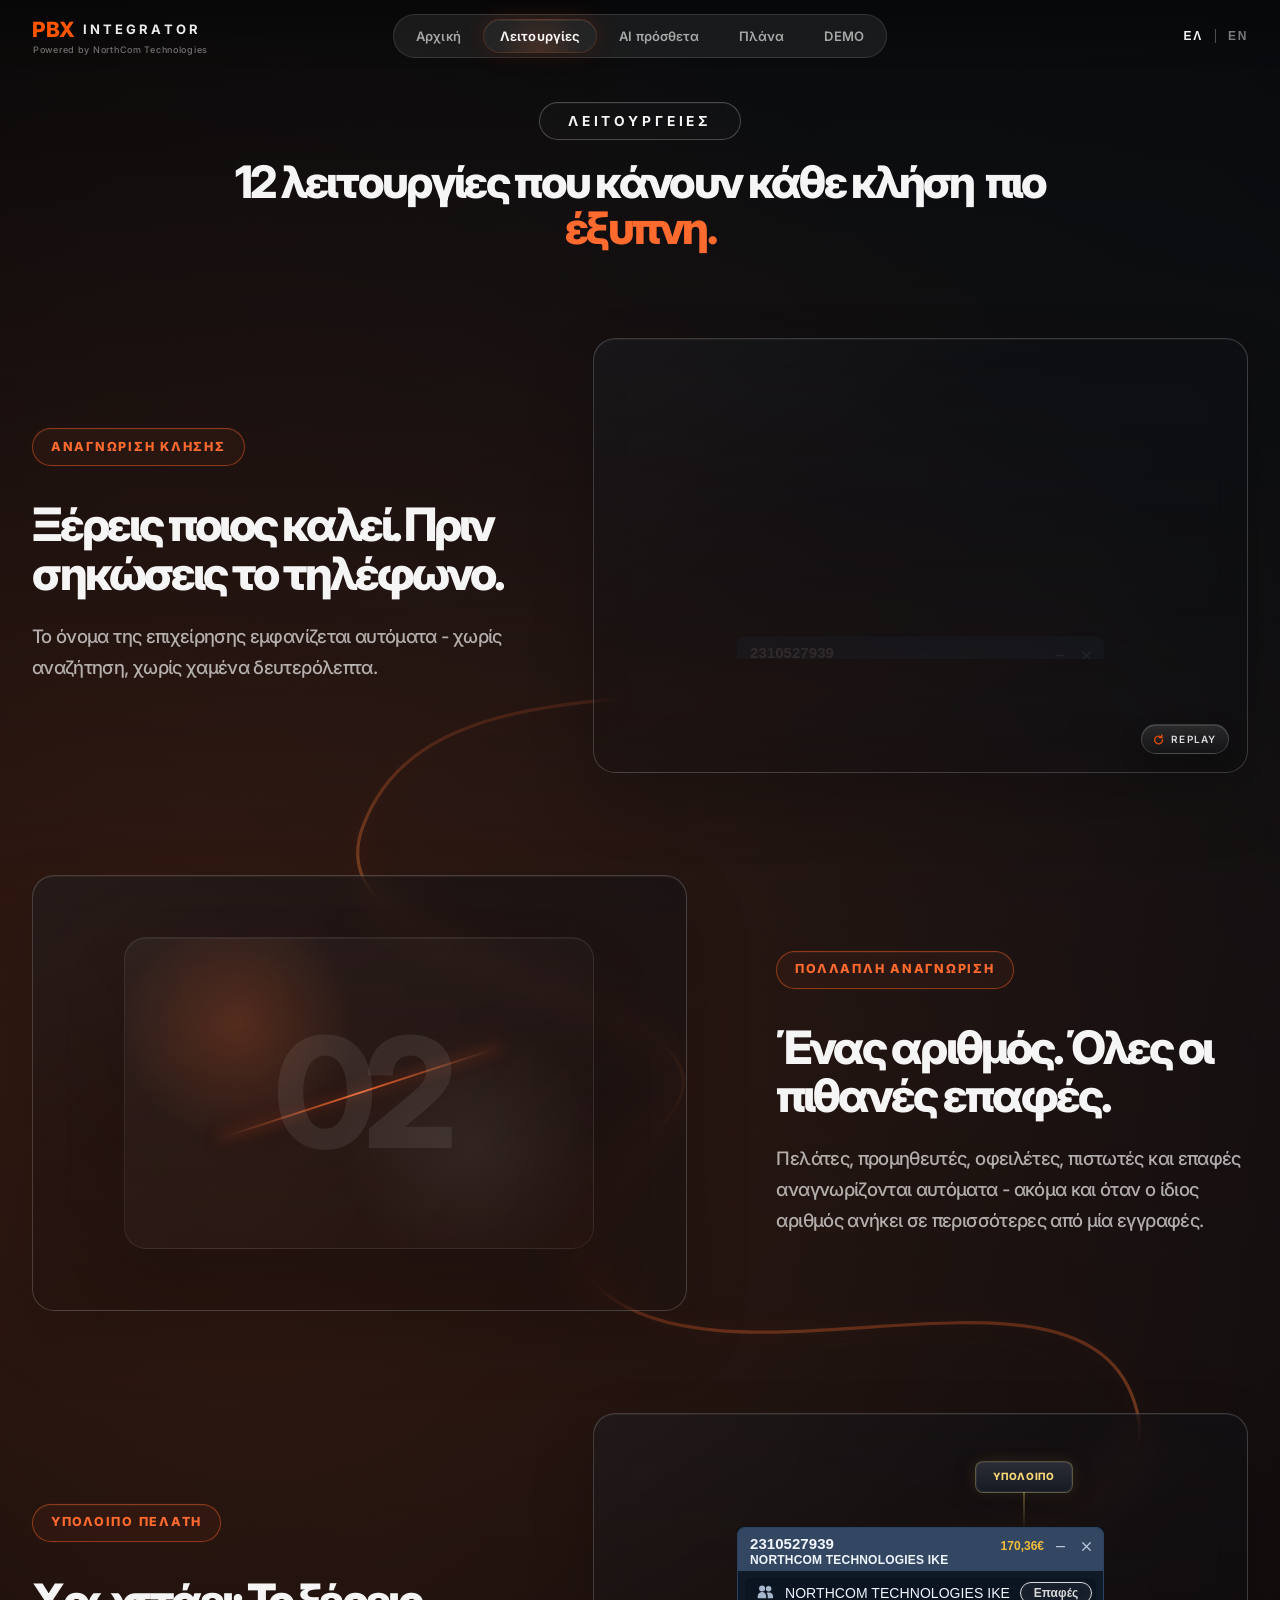
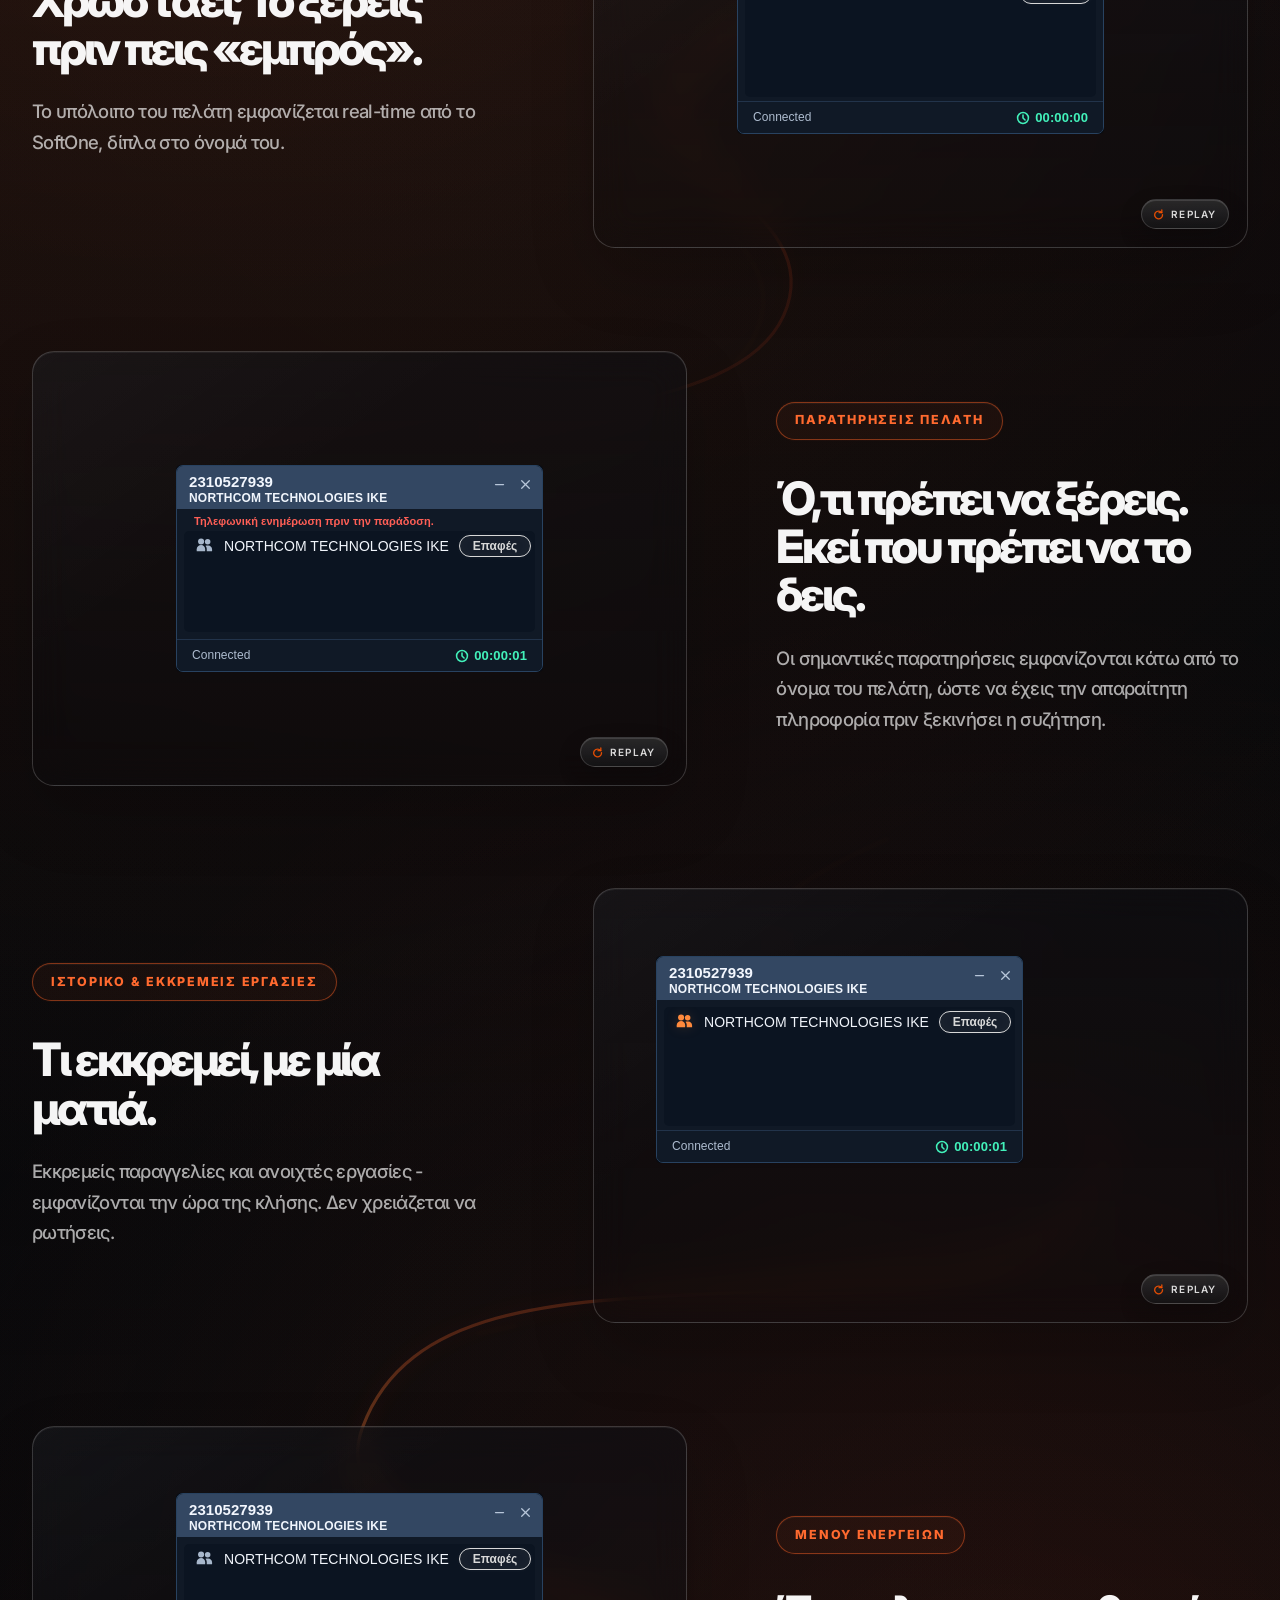
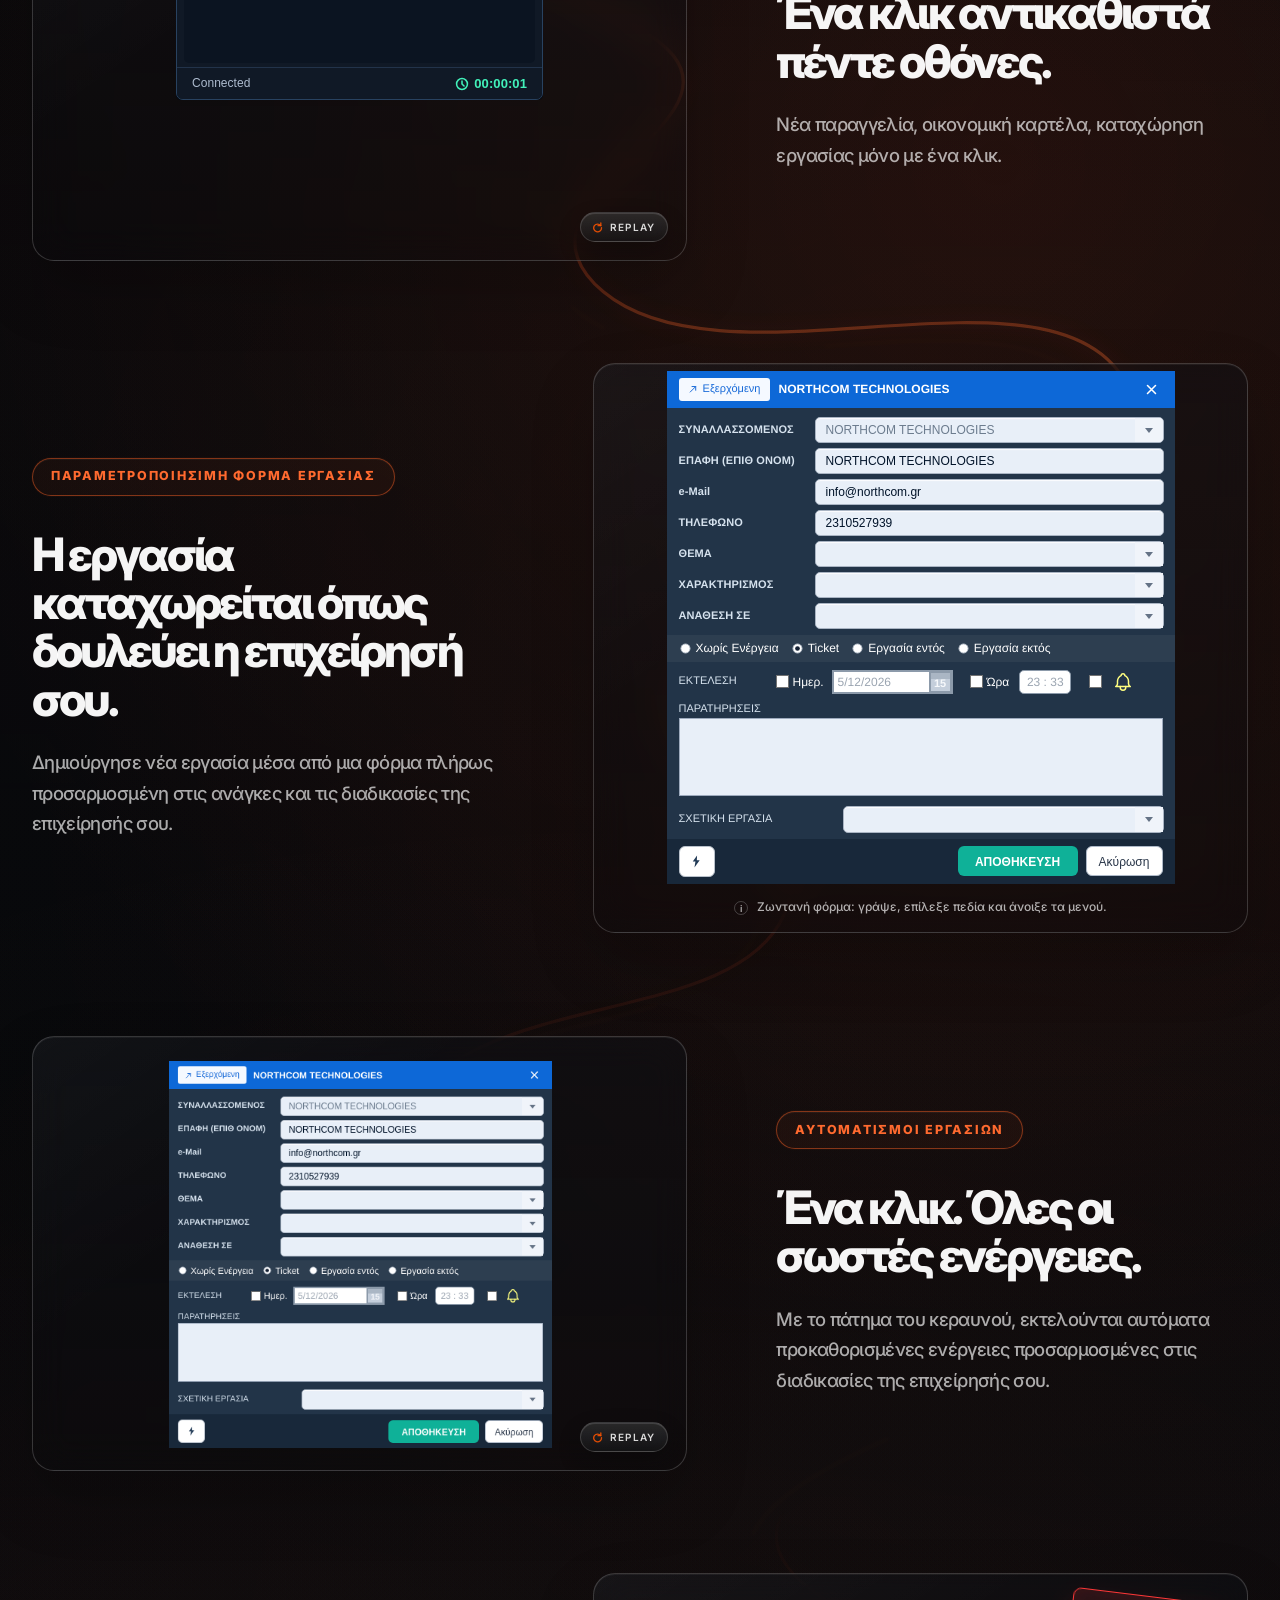
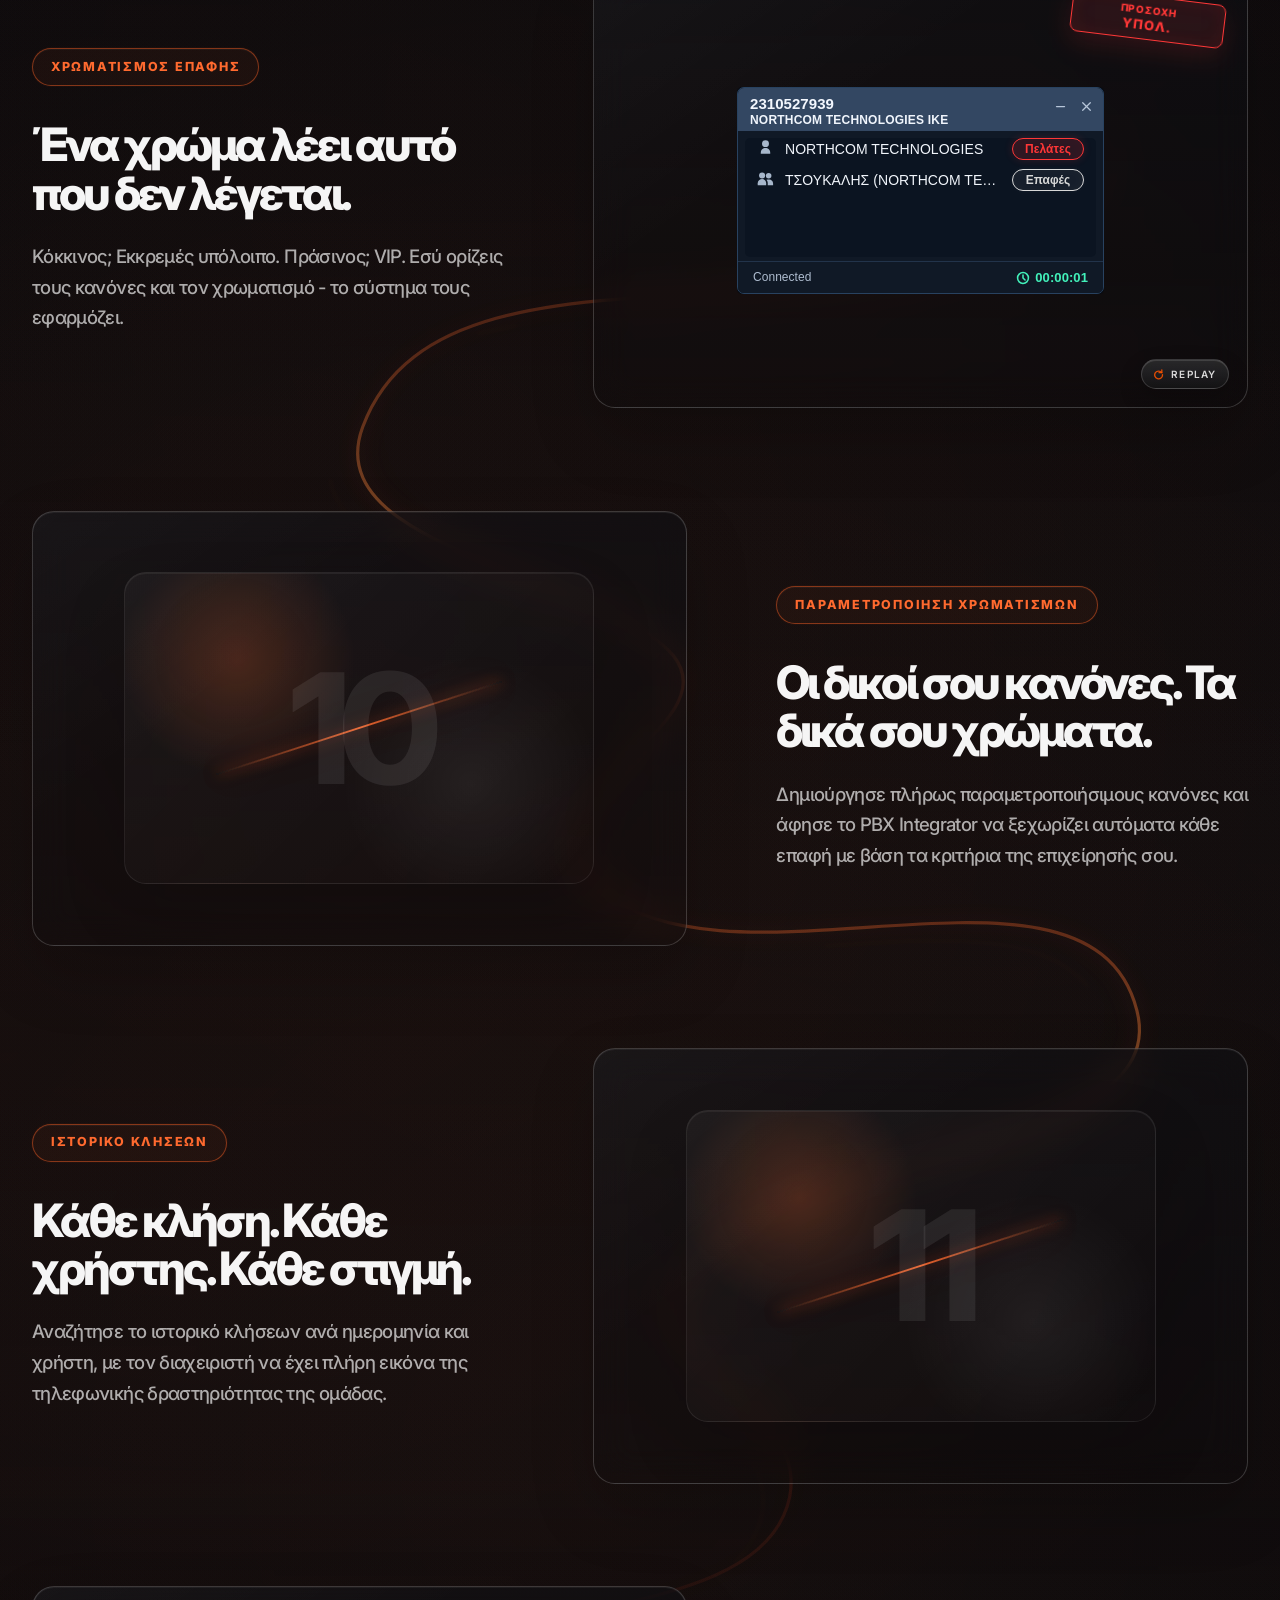
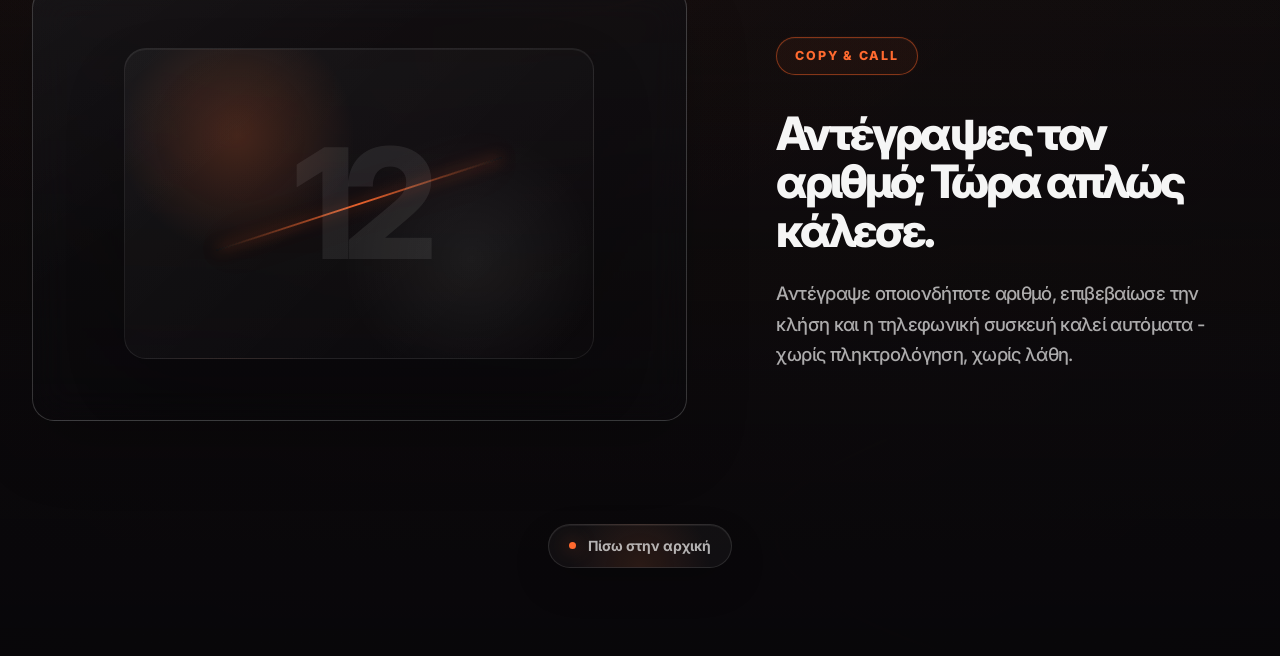
==== commit ae914685: "task form done" ====
--- a/features.html
+++ b/features.html
@@ -210,8 +210,17 @@
               <h2 class="call-recognition__heading" data-feature-heading>Ό,τι πρέπει να ξέρεις. Εκεί που πρέπει να το δεις.</h2>
               <p class="call-recognition__text" data-feature-text>Οι σημαντικές παρατηρήσεις εμφανίζονται κάτω από το όνομα του πελάτη, ώστε να έχεις την απαραίτητη πληροφορία πριν ξεκινήσει η συζήτηση.</p>
             </div>
-            <div class="call-recognition__visual features-placeholder" aria-hidden="true">
-              <span>04</span>
+            <div class="call-recognition__visual" aria-hidden="true">
+              <div class="popup-demo" data-popup="6" data-popup-src="ui/pop-up.html?case=1&notes=1">
+                <iframe class="popup-demo__frame" title="PBX popup customer notes demo" src="ui/pop-up.html?case=1&notes=1"></iframe>
+                <button class="popup-demo__replay" type="button" hidden>
+                  <svg class="popup-demo__replay-icon" viewBox="0 0 16 16" aria-hidden="true">
+                    <path d="M13 6.2A5.2 5.2 0 1 0 14 9"></path>
+                    <path d="M13.1 2.5v3.7H9.4"></path>
+                  </svg>
+                  <span data-i18n="replayLabel">Replay</span>
+                </button>
+              </div>
             </div>
           </article>
 
@@ -269,8 +278,16 @@
               <h2 class="call-recognition__heading" data-feature-heading>Η εργασία καταχωρείται όπως δουλεύει η επιχείρησή σου.</h2>
               <p class="call-recognition__text" data-feature-text>Δημιούργησε νέα εργασία μέσα από μια φόρμα πλήρως προσαρμοσμένη στις ανάγκες και τις διαδικασίες της επιχείρησής σου.</p>
             </div>
-            <div class="call-recognition__visual features-placeholder" aria-hidden="true">
-              <span>07</span>
+            <div class="call-recognition__visual task-form-demo">
+              <iframe
+                class="task-form-demo__frame"
+                title="Παραμετροποιήσιμη φόρμα εργασίας"
+                src="ui/task-form.html?embed=features"
+              ></iframe>
+              <p class="task-form-demo__note">
+                <span class="task-form-demo__info-icon" aria-hidden="true">i</span>
+                <span class="task-form-demo__note-text">Ζωντανή φόρμα: γράψε, επίλεξε πεδία και άνοιξε τα μενού.</span>
+              </p>
             </div>
           </article>
 
@@ -280,8 +297,23 @@
               <h2 class="call-recognition__heading" data-feature-heading>Ένα κλικ. Όλες οι σωστές ενέργειες.</h2>
               <p class="call-recognition__text" data-feature-text>Με το πάτημα του κεραυνού, εκτελούνται αυτόματα προκαθορισμένες ενέργειες προσαρμοσμένες στις διαδικασίες της επιχείρησής σου.</p>
             </div>
-            <div class="call-recognition__visual features-placeholder" aria-hidden="true">
-              <span>08</span>
+            <div class="call-recognition__visual automation-demo" aria-hidden="true">
+              <div class="automation-demo__stage">
+                <iframe
+                  class="automation-demo__frame"
+                  title="PBX task automation demo"
+                  src="ui/task-form.html?demo=automation"
+                  tabindex="-1"
+                ></iframe>
+              </div>
+              <span class="automation-demo__cursor" aria-hidden="true"></span>
+              <button class="popup-demo__replay automation-demo__replay" type="button" hidden>
+                <svg class="popup-demo__replay-icon" viewBox="0 0 16 16" aria-hidden="true">
+                  <path d="M13 6.2A5.2 5.2 0 1 0 14 9"></path>
+                  <path d="M13.1 2.5v3.7H9.4"></path>
+                </svg>
+                <span data-i18n="replayLabel">Replay</span>
+              </button>
             </div>
           </article>
 
@@ -832,10 +864,130 @@
       popupDemos.forEach((wrapper) => popupObserver.observe(wrapper));
     }
 
+    function configureAutomationDemo(demo) {
+      const rect = demo.getBoundingClientRect();
+      const startScale = Math.min(1, (rect.width - 48) / 508, (rect.height - 48) / 513);
+      const startX = (rect.width - (508 * startScale)) / 2;
+      const startY = (rect.height - (513 * startScale)) / 2;
+      const targetScale = Math.min(1.85, Math.max(1.55, rect.width / 360));
+      const lightningX = 30;
+      const lightningY = 492;
+      const targetX = (rect.width / 2) - (lightningX * targetScale);
+      const targetY = (rect.height / 2) - (lightningY * targetScale);
+
+      demo.style.setProperty("--automation-start-scale", startScale.toString());
+      demo.style.setProperty("--automation-start-x", `${startX}px`);
+      demo.style.setProperty("--automation-start-y", `${startY}px`);
+      demo.style.setProperty("--automation-target-scale", targetScale.toString());
+      demo.style.setProperty("--automation-target-x", `${targetX}px`);
+      demo.style.setProperty("--automation-target-y", `${targetY}px`);
+    }
+
+    function initAutomationDemos() {
+      const demos = document.querySelectorAll(".automation-demo");
+      if (!demos.length) return;
+
+      const zoomTimers = new WeakMap();
+      demos.forEach(configureAutomationDemo);
+
+      function clearAutomationTimers(demo) {
+        (zoomTimers.get(demo) || []).forEach(window.clearTimeout);
+        zoomTimers.set(demo, []);
+      }
+
+      function addAutomationTimer(demo, callback, delay) {
+        const timers = zoomTimers.get(demo) || [];
+        timers.push(window.setTimeout(callback, delay));
+        zoomTimers.set(demo, timers);
+      }
+
+      function resetAutomationState(demo) {
+        demo.classList.remove(
+          "is-zoomed",
+          "is-cursor-visible",
+          "is-cursor-target",
+          "is-clicking"
+        );
+        demo.querySelector(".automation-demo__frame")?.contentWindow?.postMessage({
+          type: "task-form-flash-hover",
+          active: false
+        }, "*");
+      }
+
+      function playAutomationDemo(demo) {
+        const replayBtn = demo.querySelector(".automation-demo__replay");
+        clearAutomationTimers(demo);
+        if (replayBtn) replayBtn.hidden = true;
+        resetAutomationState(demo);
+
+        window.requestAnimationFrame(() => {
+          configureAutomationDemo(demo);
+          addAutomationTimer(demo, () => {
+            demo.classList.add("is-zoomed");
+            addAutomationTimer(demo, () => {
+              demo.classList.add("is-cursor-visible");
+            }, 720);
+            addAutomationTimer(demo, () => {
+              demo.classList.add("is-cursor-target");
+            }, 900);
+            addAutomationTimer(demo, () => {
+              demo.querySelector(".automation-demo__frame")?.contentWindow?.postMessage({
+                type: "task-form-flash-hover",
+                active: true
+              }, "*");
+            }, 1700);
+            addAutomationTimer(demo, () => {
+              demo.classList.add("is-clicking");
+            }, 1780);
+            addAutomationTimer(demo, () => {
+              demo.classList.remove("is-clicking");
+            }, 1960);
+            addAutomationTimer(demo, () => {
+              if (replayBtn) replayBtn.hidden = false;
+            }, 2500);
+          }, 1000);
+        });
+      }
+
+      demos.forEach((demo) => {
+        demo.querySelector(".automation-demo__replay")?.addEventListener("click", () => {
+          playAutomationDemo(demo);
+        });
+      });
+
+      window.addEventListener("resize", () => {
+        demos.forEach((demo) => {
+          configureAutomationDemo(demo);
+        });
+      });
+
+      const observer = new IntersectionObserver(
+        (entries) => {
+          entries.forEach((entry) => {
+            const demo = entry.target;
+            clearAutomationTimers(demo);
+
+            if (!entry.isIntersecting) {
+              resetAutomationState(demo);
+              const replayBtn = demo.querySelector(".automation-demo__replay");
+              if (replayBtn) replayBtn.hidden = true;
+              return;
+            }
+
+            playAutomationDemo(demo);
+          });
+        },
+        { threshold: 0.45 }
+      );
+
+      demos.forEach((demo) => observer.observe(demo));
+    }
+
     configureReturnHomeLink();
     setLanguage(window.localStorage.getItem("pbx-language") || "el");
     initNavbarScrollFade();
     initPopupDemos();
+    initAutomationDemos();
   </script>
 </body>
 </html>
--- a/styles.css
+++ b/styles.css
@@ -1975,6 +1975,132 @@
   font-weight: 800;
   letter-spacing: -0.08em;
   line-height: 1;
+}
+
+.call-recognition__visual.task-form-demo {
+  position: relative;
+  min-height: clamp(570px, 42vw, 620px);
+  display: grid;
+  place-items: center;
+  overflow: hidden;
+  padding: 0 0 42px;
+}
+
+.task-form-demo__frame {
+  position: absolute;
+  top: 0;
+  left: 0;
+  right: 0;
+  bottom: 42px;
+  width: 100%;
+  height: calc(100% - 42px);
+  border: 0;
+  background: transparent;
+  color-scheme: normal;
+}
+
+.task-form-demo__note {
+  position: absolute;
+  left: clamp(16px, 4%, 28px);
+  right: clamp(16px, 4%, 28px);
+  bottom: 18px;
+  z-index: 2;
+  display: flex;
+  align-items: center;
+  justify-content: center;
+  gap: 9px;
+  margin: 0;
+  color: rgba(255, 255, 255, 0.68);
+  font-size: 0;
+  font-weight: 500;
+  letter-spacing: -0.02em;
+  line-height: 1;
+  text-align: center;
+  white-space: nowrap;
+}
+
+.task-form-demo__note-text {
+  font-size: 12px;
+  line-height: 1;
+}
+
+.task-form-demo__info-icon {
+  display: inline-flex;
+  align-items: center;
+  justify-content: center;
+  width: 14px;
+  height: 14px;
+  flex: 0 0 14px;
+  border: 1px solid rgba(255, 255, 255, 0.22);
+  border-radius: 999px;
+  color: rgba(255, 255, 255, 0.58);
+  font-size: 0.58rem;
+  font-weight: 700;
+  line-height: 1;
+  letter-spacing: 0;
+  transform: translateY(1px);
+}
+
+.automation-demo {
+  position: relative;
+  overflow: hidden;
+}
+
+.automation-demo__stage {
+  position: absolute;
+  left: 0;
+  top: 0;
+  width: 508px;
+  height: 513px;
+  pointer-events: none;
+  transform: translate(var(--automation-start-x, 0), var(--automation-start-y, 0)) scale(var(--automation-start-scale, 1));
+  transform-origin: 0 0;
+  transition: transform 1200ms cubic-bezier(0.18, 0.82, 0.16, 1);
+  will-change: transform;
+}
+
+.automation-demo.is-zoomed .automation-demo__stage {
+  transform: translate(var(--automation-target-x, 0), var(--automation-target-y, 0)) scale(var(--automation-target-scale, 1.7));
+}
+
+.automation-demo__frame {
+  display: block;
+  width: 508px;
+  height: 513px;
+  border: 0;
+  background: transparent;
+  pointer-events: none;
+}
+
+.automation-demo__cursor {
+  position: absolute;
+  left: calc(50% + 118px);
+  top: calc(50% - 82px);
+  z-index: 4;
+  width: 23px;
+  height: 29px;
+  opacity: 0;
+  transform: translate(0, 0) scale(1);
+  transition:
+    opacity 180ms ease,
+    transform 820ms cubic-bezier(0.22, 1, 0.36, 1);
+  background-image: url("data:image/svg+xml,%3Csvg width='23' height='29' viewBox='0 0 23 29' xmlns='http://www.w3.org/2000/svg'%3E%3Cpath d='M3 2v22.2l6.2-6 4.1 8.3 3.7-1.8-4-8.1h7.8L3 2Z' fill='%23fff' stroke='%23000' stroke-width='1.4' stroke-linejoin='round'/%3E%3Cpath d='M9.2 18.2 13.3 26.5' stroke='%23000' stroke-width='1.2'/%3E%3C/svg%3E");
+  background-repeat: no-repeat;
+  background-size: contain;
+  filter: drop-shadow(0 3px 6px rgba(0, 0, 0, 0.42));
+  pointer-events: none;
+}
+
+.automation-demo.is-cursor-visible .automation-demo__cursor {
+  opacity: 1;
+}
+
+.automation-demo.is-cursor-target .automation-demo__cursor {
+  transform: translate(-112px, 86px) scale(1);
+}
+
+.automation-demo.is-clicking .automation-demo__cursor {
+  transform: translate(-112px, 86px) scale(0.88);
 }
 
 .features-return {
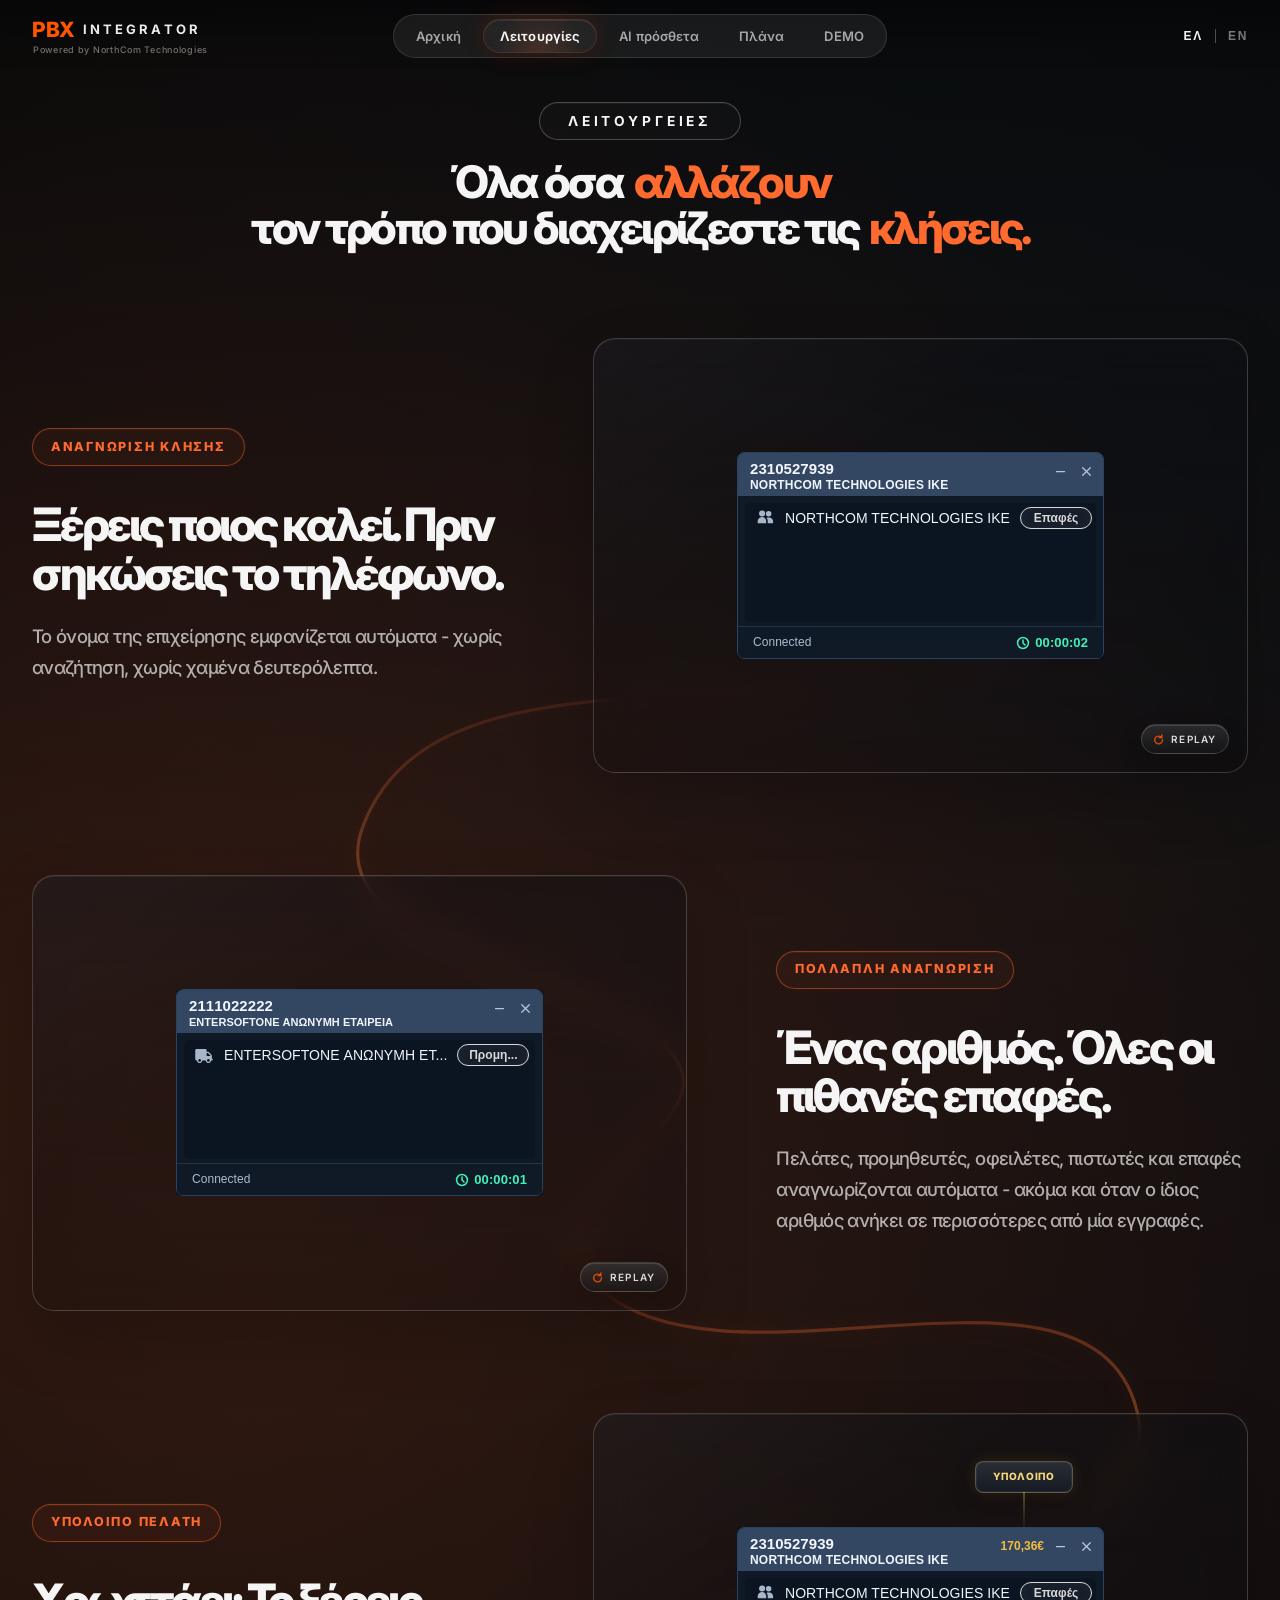
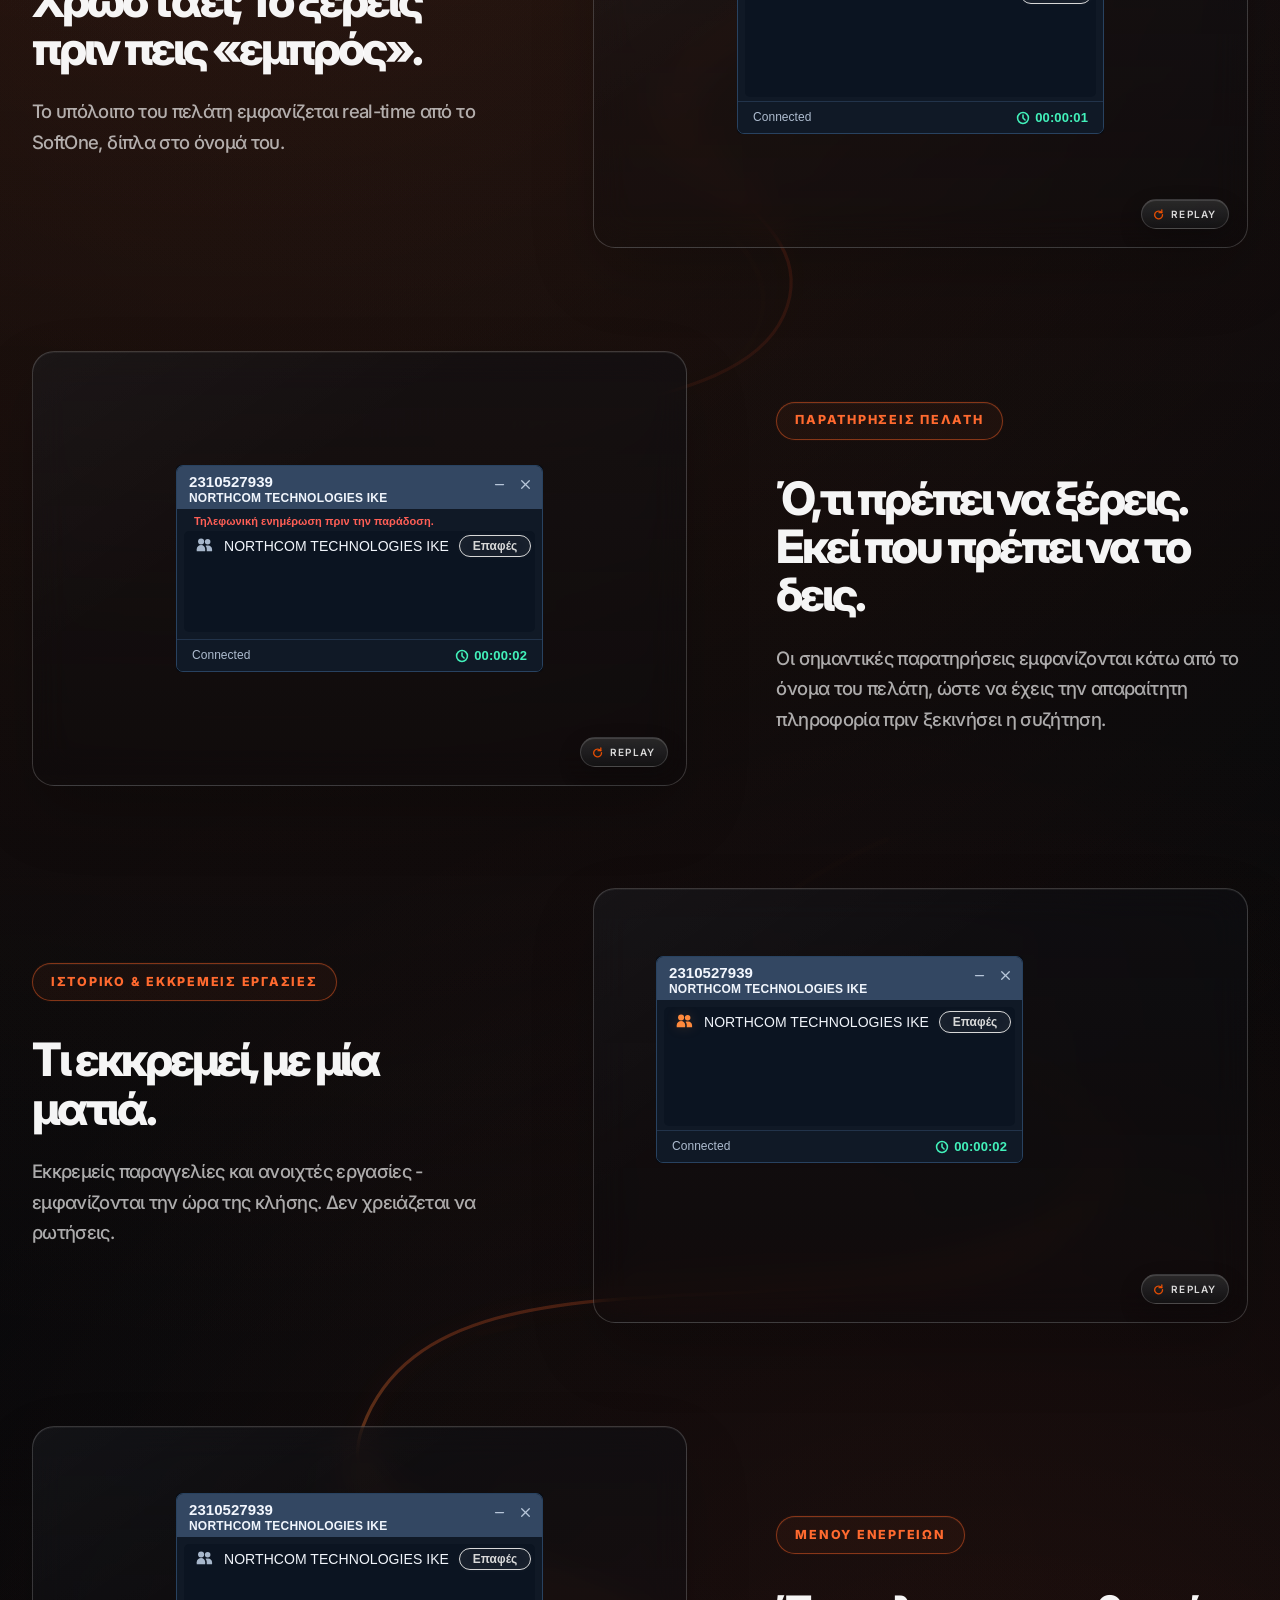
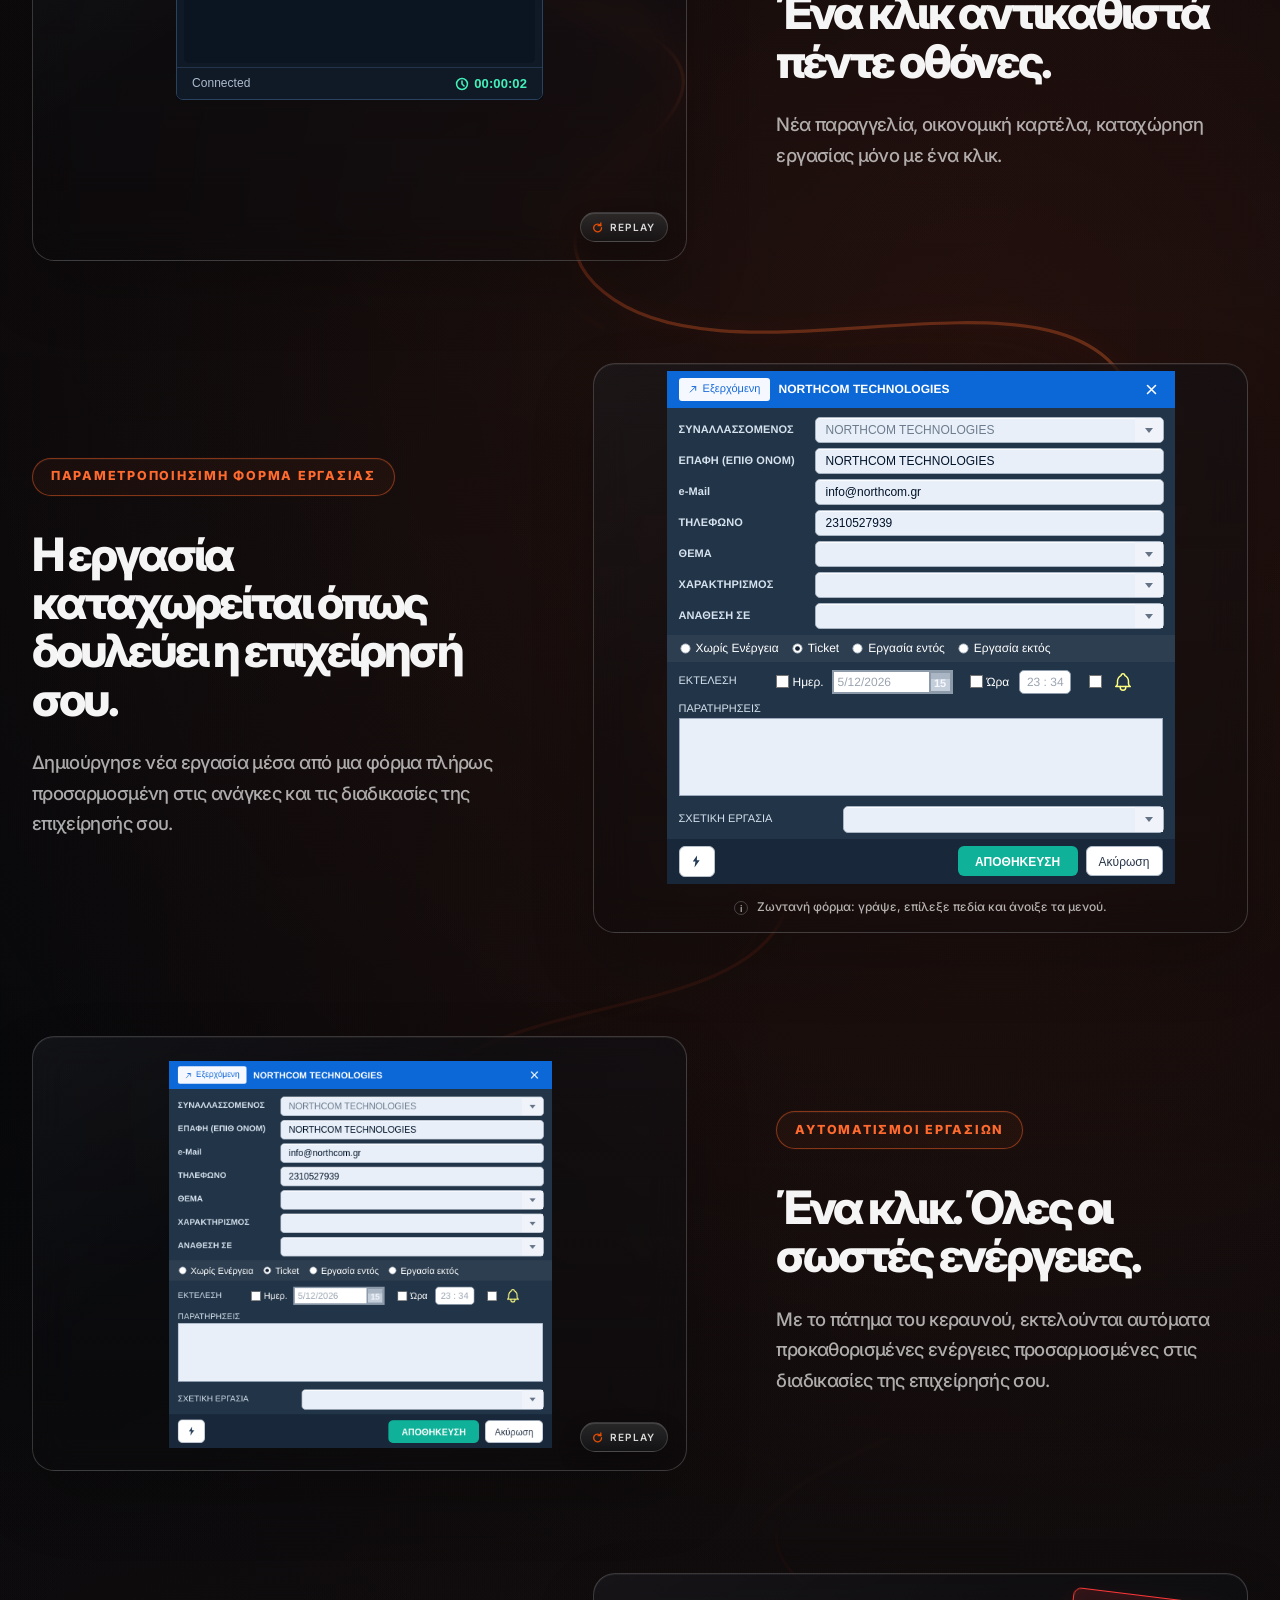
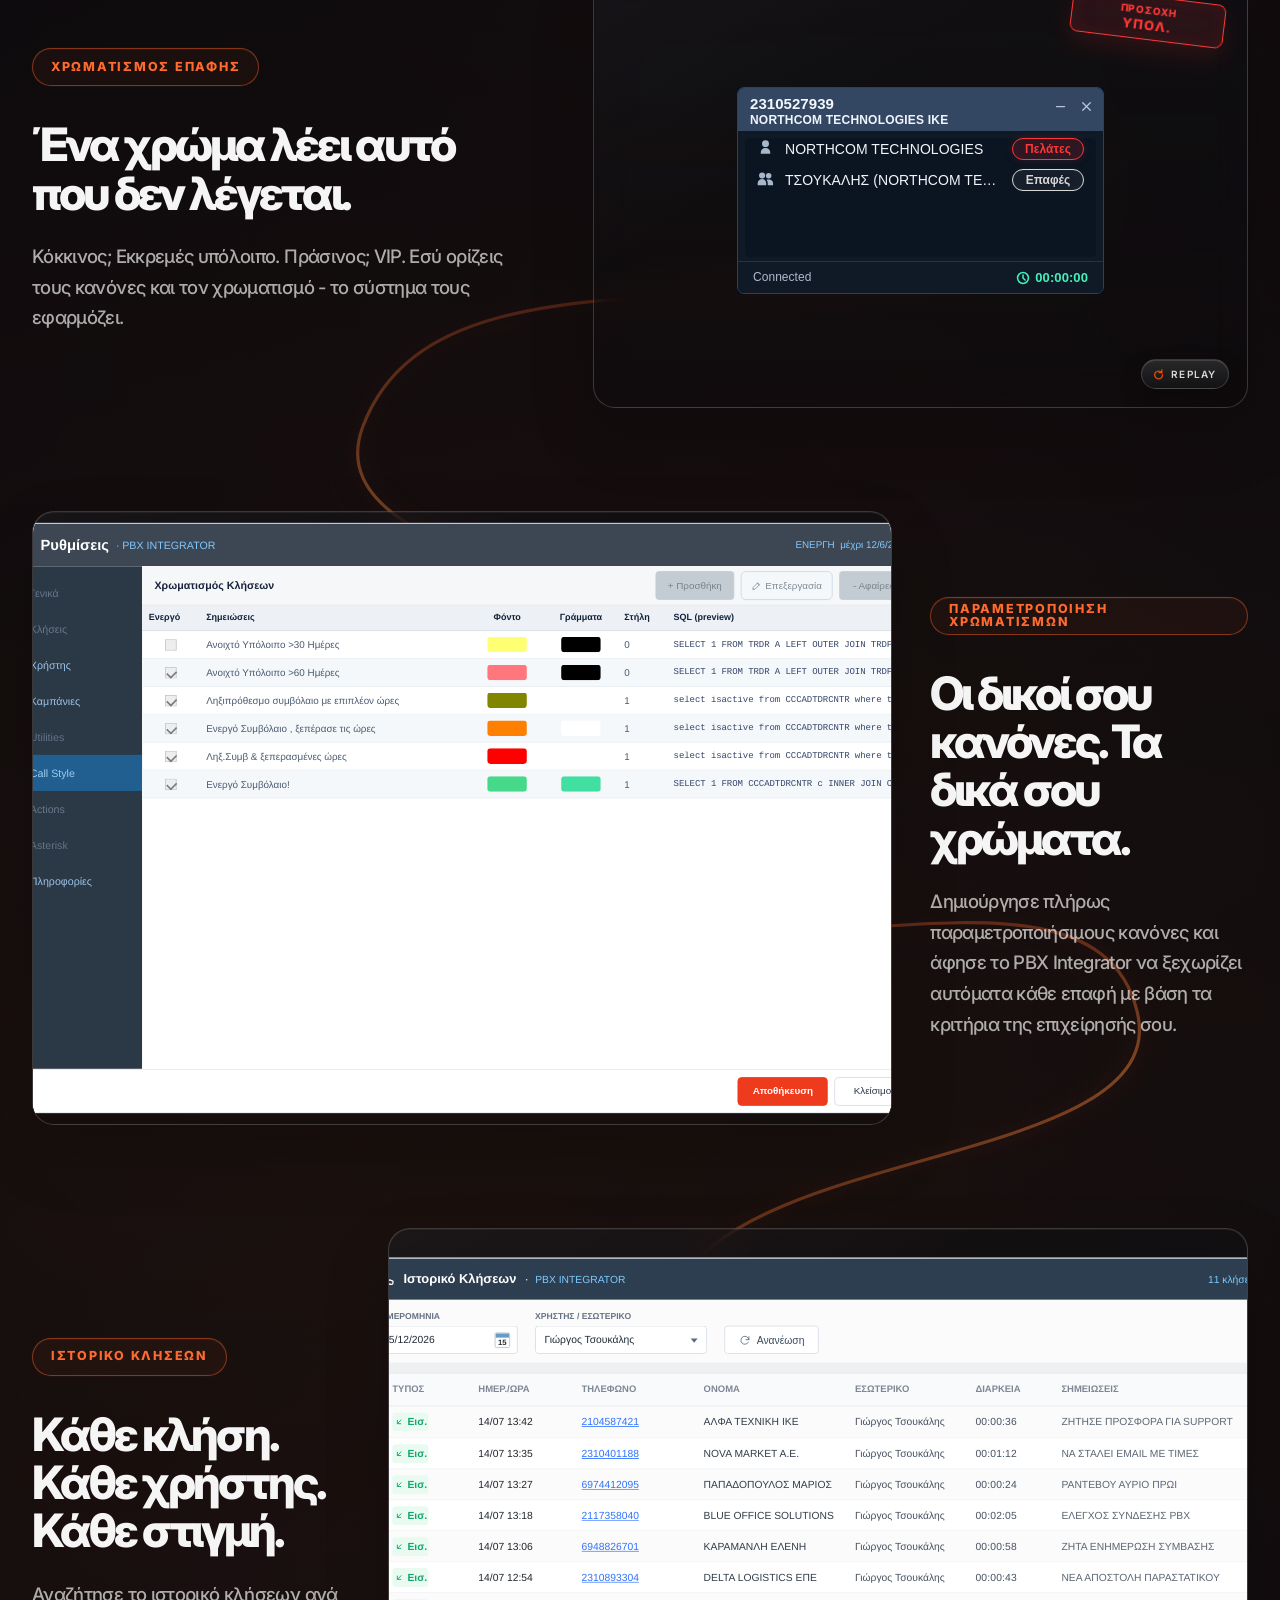
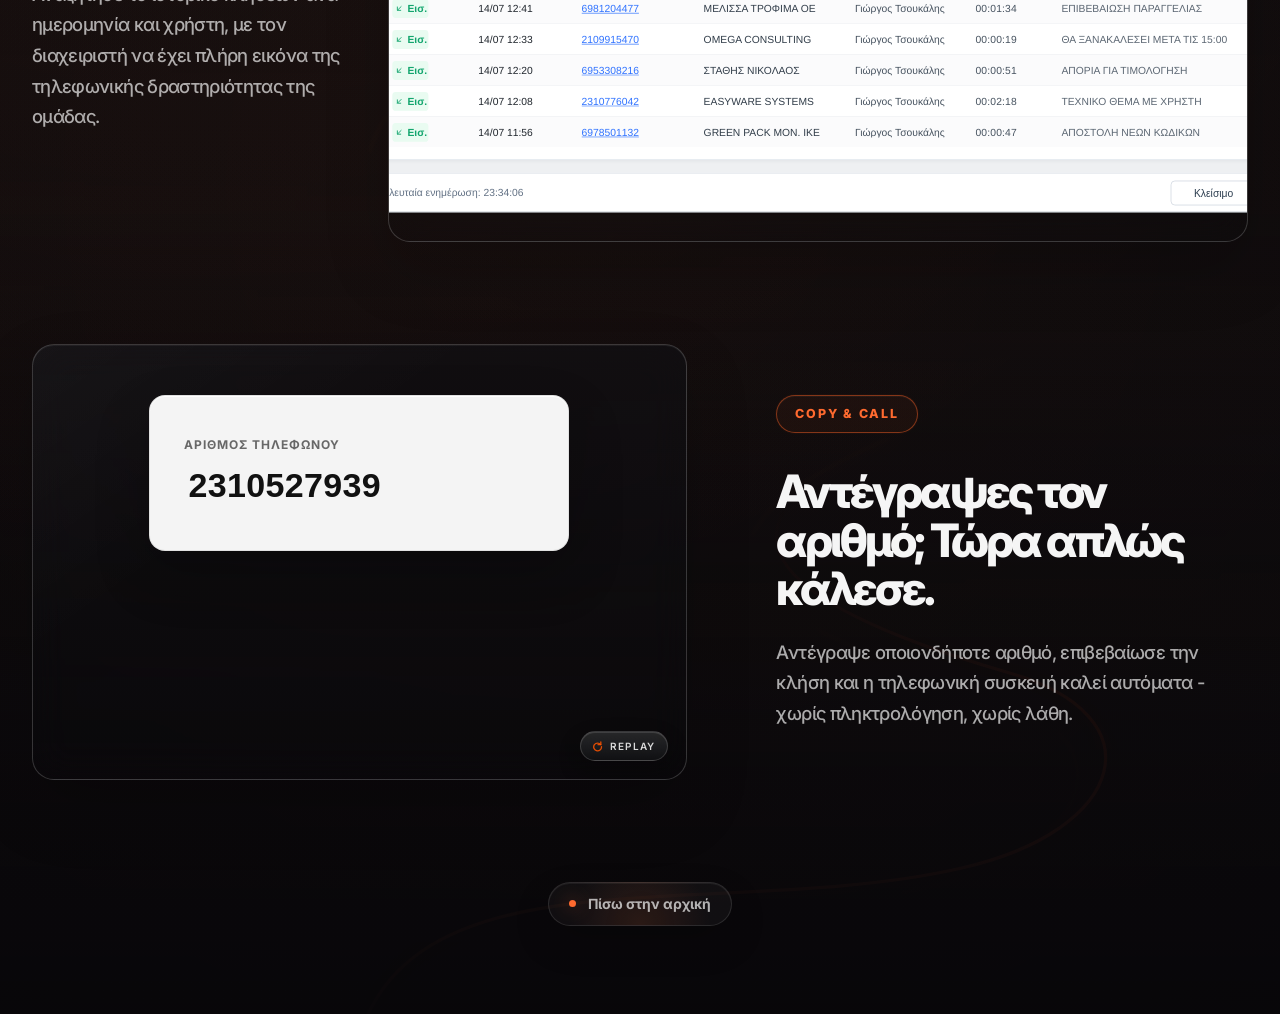
==== commit 572aa5e0: "v.3.5.0" ====
--- a/features.html
+++ b/features.html
@@ -40,16 +40,16 @@
 
       <nav class="navbar features-navbar" id="mainNav" aria-label="Κύρια πλοήγηση">
         <a href="index.html?jump=1" data-i18n="navHome">Αρχική</a>
-        <a href="index.html?jump=1#functions" class="active" data-i18n="navFeatures">Λειτουργίες</a>
+        <a href="index.html?jump=1#functions" class="active" data-i18n="navFeatures" aria-current="page">Λειτουργίες</a>
         <a href="index.html?jump=1#ai" data-i18n="navAi">AI πρόσθετα</a>
         <a href="index.html?jump=1#plans" data-i18n="navPlans">Πλάνα</a>
         <a href="index.html?jump=1#contact">DEMO</a>
       </nav>
 
       <div class="language" id="languageSwitcher" aria-label="Επιλογή γλώσσας">
-        <button type="button" class="active" data-lang="el">ΕΛ</button>
+        <button type="button" class="active" data-lang="el" aria-label="Ελληνικά" aria-pressed="true">ΕΛ</button>
         <span class="language__separator" aria-hidden="true"></span>
-        <button type="button" data-lang="en">EN</button>
+        <button type="button" data-lang="en" aria-label="English" aria-pressed="false">EN</button>
       </div>
 
       <button
@@ -74,9 +74,10 @@
         <header class="call-recognition__header">
           <span class="section-pill" data-i18n="featuresPill">ΛΕΙΤΟΥΡΓΕΙΕΣ</span>
           <h1 class="call-recognition__title" id="featuresTitle">
-            <span data-i18n="featuresTitleStart">12 λειτουργίες που κάνουν κάθε κλήση</span>
-            <span data-i18n="featuresTitleMiddle">πιο</span>
-            <span class="call-recognition__accent" data-i18n="featuresTitleAccent">έξυπνη.</span>
+            <span data-i18n="featuresTitleStart">Όλα όσα</span>
+            <span class="call-recognition__accent" data-i18n="featuresTitleAccentStart">αλλάζουν</span>
+            <span data-i18n="featuresTitleMiddle">τον τρόπο που διαχειρίζεστε τις</span>
+            <span class="call-recognition__accent" data-i18n="featuresTitleAccentEnd">κλήσεις.</span>
           </h1>
         </header>
 
@@ -89,7 +90,7 @@
             </div>
             <div class="call-recognition__visual" aria-hidden="true">
               <div class="popup-demo" data-popup="1" data-popup-src="ui/pop-up.html?case=1">
-                <iframe class="popup-demo__frame" title="PBX popup demo" src="ui/pop-up.html?case=1"></iframe>
+                <iframe class="popup-demo__frame" title="PBX popup demo" data-i18n-title="popupDemoTitle" src="ui/pop-up.html?case=1"></iframe>
                 <section class="call-popup" aria-label="Παράθυρο κλήσης">
                   <header class="call-popup__titlebar">
                     <div class="call-popup__identity">
@@ -141,8 +142,17 @@
               <h2 class="call-recognition__heading" data-feature-heading>Ένας αριθμός. Όλες οι πιθανές επαφές.</h2>
               <p class="call-recognition__text" data-feature-text>Πελάτες, προμηθευτές, οφειλέτες, πιστωτές και επαφές αναγνωρίζονται αυτόματα - ακόμα και όταν ο ίδιος αριθμός ανήκει σε περισσότερες από μία εγγραφές.</p>
             </div>
-            <div class="call-recognition__visual features-placeholder" aria-hidden="true">
-              <span>02</span>
+            <div class="call-recognition__visual" aria-hidden="true">
+              <div class="popup-demo" data-popup="2" data-popup-src="ui/pop-up.html?record=entersoftone">
+                <iframe class="popup-demo__frame" title="PBX popup supplier demo" data-i18n-title="popupSupplierDemoTitle" src="ui/pop-up.html?record=entersoftone"></iframe>
+                <button class="popup-demo__replay" type="button" hidden>
+                  <svg class="popup-demo__replay-icon" viewBox="0 0 16 16" aria-hidden="true">
+                    <path d="M13 6.2A5.2 5.2 0 1 0 14 9"></path>
+                    <path d="M13.1 2.5v3.7H9.4"></path>
+                  </svg>
+                  <span data-i18n="replayLabel">Replay</span>
+                </button>
+              </div>
             </div>
           </article>
 
@@ -154,9 +164,9 @@
             </div>
             <div class="call-recognition__visual" aria-hidden="true">
               <div class="popup-demo" data-popup="2" data-popup-src="ui/pop-up.html?case=2">
-                <iframe class="popup-demo__frame" title="PBX popup demo with balance" src="ui/pop-up.html?case=2"></iframe>
+                <iframe class="popup-demo__frame" title="PBX popup demo with balance" data-i18n-title="popupBalanceDemoTitle" src="ui/pop-up.html?case=2"></iframe>
                 <div class="popup-demo__balance-callout" aria-hidden="true">
-                  <span class="popup-demo__balance-label">Υπόλοιπο</span>
+                  <span class="popup-demo__balance-label" data-i18n="balanceLabel">Υπόλοιπο</span>
                 </div>
                 <section class="call-popup call-popup--has-balance" aria-label="Παράθυρο κλήσης">
                   <header class="call-popup__titlebar">
@@ -212,7 +222,7 @@
             </div>
             <div class="call-recognition__visual" aria-hidden="true">
               <div class="popup-demo" data-popup="6" data-popup-src="ui/pop-up.html?case=1&notes=1">
-                <iframe class="popup-demo__frame" title="PBX popup customer notes demo" src="ui/pop-up.html?case=1&notes=1"></iframe>
+                <iframe class="popup-demo__frame" title="PBX popup customer notes demo" data-i18n-title="popupNotesDemoTitle" src="ui/pop-up.html?case=1&notes=1"></iframe>
                 <button class="popup-demo__replay" type="button" hidden>
                   <svg class="popup-demo__replay-icon" viewBox="0 0 16 16" aria-hidden="true">
                     <path d="M13 6.2A5.2 5.2 0 1 0 14 9"></path>
@@ -233,9 +243,9 @@
             <div class="call-recognition__visual" aria-hidden="true">
               <div class="popup-demo popup-demo--history" data-popup="4" data-popup-src="ui/pop-up.html?case=1&contacts=orange" data-history-demo="true" data-history-mode="submenu">
                 <div class="popup-demo__history-stage">
-                  <iframe class="popup-demo__frame" title="PBX popup history tasks demo" src="ui/pop-up.html?case=1&contacts=orange"></iframe>
+                  <iframe class="popup-demo__frame" title="PBX popup history tasks demo" data-i18n-title="popupHistoryDemoTitle" src="ui/pop-up.html?case=1&contacts=orange"></iframe>
                   <span class="popup-demo__cursor" aria-hidden="true"></span>
-                  <iframe class="popup-demo__history-frame" title="PBX history menu" src="ui/history.html"></iframe>
+                  <iframe class="popup-demo__history-frame" title="PBX history menu" data-i18n-title="historyMenuTitle" src="ui/history.html"></iframe>
                 </div>
                 <button class="popup-demo__replay" type="button" hidden>
                   <svg class="popup-demo__replay-icon" viewBox="0 0 16 16" aria-hidden="true">
@@ -257,9 +267,9 @@
             <div class="call-recognition__visual" aria-hidden="true">
               <div class="popup-demo popup-demo--history" data-popup="5" data-popup-src="ui/pop-up.html?case=1" data-history-demo="true" data-history-mode="main">
                 <div class="popup-demo__history-stage">
-                  <iframe class="popup-demo__frame" title="PBX popup actions demo" src="ui/pop-up.html?case=1"></iframe>
+                  <iframe class="popup-demo__frame" title="PBX popup actions demo" data-i18n-title="popupActionsDemoTitle" src="ui/pop-up.html?case=1"></iframe>
                   <span class="popup-demo__cursor" aria-hidden="true"></span>
-                  <iframe class="popup-demo__history-frame" title="PBX history menu" src="ui/history.html"></iframe>
+                  <iframe class="popup-demo__history-frame" title="PBX history menu" data-i18n-title="historyMenuTitle" src="ui/history.html"></iframe>
                 </div>
                 <button class="popup-demo__replay" type="button" hidden>
                   <svg class="popup-demo__replay-icon" viewBox="0 0 16 16" aria-hidden="true">
@@ -282,11 +292,13 @@
               <iframe
                 class="task-form-demo__frame"
                 title="Παραμετροποιήσιμη φόρμα εργασίας"
+                data-i18n-title="taskFormTitle"
+                data-localized-src="ui/task-form.html?embed=features"
                 src="ui/task-form.html?embed=features"
               ></iframe>
               <p class="task-form-demo__note">
                 <span class="task-form-demo__info-icon" aria-hidden="true">i</span>
-                <span class="task-form-demo__note-text">Ζωντανή φόρμα: γράψε, επίλεξε πεδία και άνοιξε τα μενού.</span>
+                <span class="task-form-demo__note-text" data-i18n="taskFormNote">Ζωντανή φόρμα: γράψε, επίλεξε πεδία και άνοιξε τα μενού.</span>
               </p>
             </div>
           </article>
@@ -302,6 +314,8 @@
                 <iframe
                   class="automation-demo__frame"
                   title="PBX task automation demo"
+                  data-i18n-title="automationDemoTitle"
+                  data-localized-src="ui/task-form.html?demo=automation"
                   src="ui/task-form.html?demo=automation"
                   tabindex="-1"
                 ></iframe>
@@ -325,7 +339,7 @@
             </div>
             <div class="call-recognition__visual" aria-hidden="true">
               <div class="popup-demo" data-popup="3" data-popup-src="ui/pop-up-colored.html?case=1" data-popup-next-src="ui/pop-up-colored.html?case=2">
-                <iframe class="popup-demo__frame" title="PBX colored popup demo" src="ui/pop-up-colored.html?case=1"></iframe>
+                <iframe class="popup-demo__frame" title="PBX colored popup demo" data-i18n-title="coloredPopupDemoTitle" src="ui/pop-up-colored.html?case=1"></iframe>
                 <div class="popup-demo__case-patch popup-demo__case-patch--urgent" aria-hidden="true">
                   <span class="popup-demo__case-patch-title" data-i18n="patchUrgentTitle">ΠΡΟΣΟΧΗ</span>
                   <span class="popup-demo__case-patch-note" data-i18n="patchUrgentNote">attention</span>
@@ -341,25 +355,38 @@
             </div>
           </article>
 
-          <article class="call-recognition__feature call-recognition__feature--reverse">
+          <article class="call-recognition__feature call-recognition__feature--wide-visual">
             <div class="call-recognition__copy">
               <span class="call-recognition__tag" data-feature-tag>ΠΑΡΑΜΕΤΡΟΠΟΙΗΣΗ ΧΡΩΜΑΤΙΣΜΩΝ</span>
               <h2 class="call-recognition__heading" data-feature-heading>Οι δικοί σου κανόνες. Τα δικά σου χρώματα.</h2>
               <p class="call-recognition__text" data-feature-text>Δημιούργησε πλήρως παραμετροποιήσιμους κανόνες και άφησε το PBX Integrator να ξεχωρίζει αυτόματα κάθε επαφή με βάση τα κριτήρια της επιχείρησής σου.</p>
             </div>
-            <div class="call-recognition__visual features-placeholder" aria-hidden="true">
-              <span>10</span>
+            <div class="call-recognition__visual settings-colors-demo" aria-hidden="true">
+              <iframe
+                class="settings-colors-demo__frame"
+                title="Ρυθμίσεις χρωματισμού κλήσεων"
+                data-i18n-title="settingsColorsTitle"
+                data-localized-src="ui/settings-colors.html"
+                src="ui/settings-colors.html"
+                tabindex="-1"
+              ></iframe>
             </div>
           </article>
 
-          <article class="call-recognition__feature">
+          <article class="call-recognition__feature call-recognition__feature--call-history">
             <div class="call-recognition__copy">
               <span class="call-recognition__tag" data-feature-tag>ΙΣΤΟΡΙΚΟ ΚΛΗΣΕΩΝ</span>
               <h2 class="call-recognition__heading" data-feature-heading>Κάθε κλήση. Κάθε χρήστης. Κάθε στιγμή.</h2>
               <p class="call-recognition__text" data-feature-text>Αναζήτησε το ιστορικό κλήσεων ανά ημερομηνία και χρήστη, με τον διαχειριστή να έχει πλήρη εικόνα της τηλεφωνικής δραστηριότητας της ομάδας.</p>
             </div>
-            <div class="call-recognition__visual features-placeholder" aria-hidden="true">
-              <span>11</span>
+            <div class="call-recognition__visual call-history-demo">
+              <iframe
+                class="call-history-demo__frame"
+                title="Ιστορικό Κλήσεων"
+                data-i18n-title="callHistoryTitle"
+                data-localized-src="ui/call-history.html"
+                src="ui/call-history.html"
+              ></iframe>
             </div>
           </article>
 
@@ -369,8 +396,30 @@
               <h2 class="call-recognition__heading" data-feature-heading>Αντέγραψες τον αριθμό; Τώρα απλώς κάλεσε.</h2>
               <p class="call-recognition__text" data-feature-text>Αντέγραψε οποιονδήποτε αριθμό, επιβεβαίωσε την κλήση και η τηλεφωνική συσκευή καλεί αυτόματα - χωρίς πληκτρολόγηση, χωρίς λάθη.</p>
             </div>
-            <div class="call-recognition__visual features-placeholder" aria-hidden="true">
-              <span>12</span>
+            <div class="call-recognition__visual copy-call-demo" aria-hidden="true">
+              <div class="copy-call-demo__stage">
+                <div class="copy-call-demo__document">
+                  <span class="copy-call-demo__label" data-i18n="copyCallNumberLabel">ΑΡΙΘΜΟΣ ΤΗΛΕΦΩΝΟΥ</span>
+                  <span class="copy-call-demo__number">2310527939</span>
+                </div>
+                <span class="copy-call-demo__copy-badge">Ctrl + C</span>
+                <iframe
+                  class="copy-call-demo__toast"
+                  title="Copy and call notification"
+                  data-i18n-title="copyCallTitle"
+                  data-localized-src="ui/copy-call.html"
+                  src="ui/copy-call.html"
+                  tabindex="-1"
+                ></iframe>
+                <span class="copy-call-demo__cursor" aria-hidden="true"></span>
+              </div>
+              <button class="popup-demo__replay copy-call-demo__replay" type="button" hidden>
+                <svg class="popup-demo__replay-icon" viewBox="0 0 16 16" aria-hidden="true">
+                  <path d="M13 6.2A5.2 5.2 0 1 0 14 9"></path>
+                  <path d="M13.1 2.5v3.7H9.4"></path>
+                </svg>
+                <span data-i18n="replayLabel">Replay</span>
+              </button>
             </div>
           </article>
         </div>
@@ -398,9 +447,27 @@
         navToggleLabel: "Άνοιγμα μενού",
         featuresReturn: "Πίσω στην αρχική",
         featuresPill: "ΛΕΙΤΟΥΡΓΕΙΕΣ",
-        featuresTitleStart: "12 λειτουργίες που κάνουν κάθε κλήση",
-        featuresTitleMiddle: "πιο",
-        featuresTitleAccent: "έξυπνη.",
+        featuresTitle: "Όλα όσα αλλάζουν τον τρόπο που διαχειρίζεστε τις κλήσεις.",
+        featuresTitleStart: "Όλα όσα",
+        featuresTitleAccentStart: "αλλάζουν",
+        featuresTitleMiddle: "τον τρόπο που διαχειρίζεστε τις",
+        featuresTitleAccentEnd: "κλήσεις.",
+        balanceLabel: "Υπόλοιπο",
+        taskFormNote: "Ζωντανή φόρμα: γράψε, επίλεξε πεδία και άνοιξε τα μενού.",
+        popupDemoTitle: "Παράθυρο αναγνώρισης κλήσης",
+        popupSupplierDemoTitle: "Παράθυρο προμηθευτή",
+        popupBalanceDemoTitle: "Παράθυρο κλήσης με υπόλοιπο",
+        popupNotesDemoTitle: "Παράθυρο κλήσης με παρατηρήσεις",
+        popupHistoryDemoTitle: "Παράθυρο κλήσης με εκκρεμείς εργασίες",
+        popupActionsDemoTitle: "Παράθυρο κλήσης με μενού ενεργειών",
+        historyMenuTitle: "Μενού ιστορικού",
+        taskFormTitle: "Παραμετροποιήσιμη φόρμα εργασίας",
+        automationDemoTitle: "Αυτοματισμός φόρμας εργασίας",
+        coloredPopupDemoTitle: "Παράθυρο χρωματισμού επαφής",
+        settingsColorsTitle: "Ρυθμίσεις χρωματισμού κλήσεων",
+        callHistoryTitle: "Ιστορικό Κλήσεων",
+        copyCallTitle: "Ειδοποίηση αντιγραφής και κλήσης",
+        copyCallNumberLabel: "ΑΡΙΘΜΟΣ ΤΗΛΕΦΩΝΟΥ",
         featureItems: [
           {
             tag: "ΑΝΑΓΝΩΡΙΣΗ ΚΛΗΣΗΣ",
@@ -481,9 +548,27 @@
         navToggleLabel: "Open menu",
         featuresReturn: "Back to home",
         featuresPill: "FEATURES",
-        featuresTitleStart: "12 features that make every call",
-        featuresTitleMiddle: "more",
-        featuresTitleAccent: "intelligent.",
+        featuresTitle: "Everything that changes the way you manage calls.",
+        featuresTitleStart: "Everything that",
+        featuresTitleAccentStart: "changes",
+        featuresTitleMiddle: "the way you manage",
+        featuresTitleAccentEnd: "calls.",
+        balanceLabel: "Balance",
+        taskFormNote: "Live form: type, choose fields, and open menus.",
+        popupDemoTitle: "Call recognition popup",
+        popupSupplierDemoTitle: "Supplier popup",
+        popupBalanceDemoTitle: "Call popup with balance",
+        popupNotesDemoTitle: "Call popup with customer notes",
+        popupHistoryDemoTitle: "Call popup with open tasks",
+        popupActionsDemoTitle: "Call popup with action menu",
+        historyMenuTitle: "History menu",
+        taskFormTitle: "Customizable task form",
+        automationDemoTitle: "Task form automation",
+        coloredPopupDemoTitle: "Contact coloring popup",
+        settingsColorsTitle: "Call coloring settings",
+        callHistoryTitle: "Call History",
+        copyCallTitle: "Copy and call notification",
+        copyCallNumberLabel: "PHONE NUMBER",
         featureItems: [
           {
             tag: "CALL RECOGNITION",
@@ -594,6 +679,16 @@
         if (selected[key]) element.textContent = selected[key];
       });
 
+      document.querySelectorAll("[data-i18n-title]").forEach((element) => {
+        const key = element.dataset.i18nTitle;
+        if (selected[key]) element.setAttribute("title", selected[key]);
+      });
+
+      document.querySelectorAll("[data-i18n-aria-label]").forEach((element) => {
+        const key = element.dataset.i18nAriaLabel;
+        if (selected[key]) element.setAttribute("aria-label", selected[key]);
+      });
+
       document.querySelectorAll("[data-feature-tag]").forEach((element, index) => {
         const item = selected.featureItems[index];
         if (item) element.textContent = item.tag;
@@ -609,10 +704,12 @@
         if (item) element.textContent = item.text;
       });
 
-      syncPopupDemoLanguage(activeLanguage);
+      syncEmbeddedDemoLanguage(activeLanguage);
 
       languageSwitcher.querySelectorAll("[data-lang]").forEach((button) => {
-        button.classList.toggle("active", button.dataset.lang === activeLanguage);
+        const isSelected = button.dataset.lang === activeLanguage;
+        button.classList.toggle("active", isSelected);
+        button.setAttribute("aria-pressed", String(isSelected));
       });
 
       window.localStorage.setItem("pbx-language", activeLanguage);
@@ -625,7 +722,7 @@
       return `${url.pathname}${url.search}`;
     }
 
-    function syncPopupDemoLanguage(lang) {
+    function syncEmbeddedDemoLanguage(lang) {
       document.querySelectorAll(".popup-demo").forEach((wrapper) => {
         const frame = wrapper.querySelector(".popup-demo__frame");
         const historyFrame = wrapper.querySelector(".popup-demo__history-frame");
@@ -638,6 +735,10 @@
         if (historyFrame) {
           historyFrame.src = buildLocalizedSrc("ui/history.html", lang);
         }
+      });
+
+      document.querySelectorAll("[data-localized-src]").forEach((frame) => {
+        frame.src = buildLocalizedSrc(frame.dataset.localizedSrc, lang);
       });
     }
 
@@ -983,11 +1084,92 @@
       demos.forEach((demo) => observer.observe(demo));
     }
 
+    function initCopyCallDemos() {
+      const demos = document.querySelectorAll(".copy-call-demo");
+      if (!demos.length) return;
+
+      const stateClasses = [
+        "is-cursor-visible",
+        "is-selecting",
+        "is-selected",
+        "is-copying",
+        "is-toast-visible",
+        "is-click-target",
+        "is-clicking"
+      ];
+      const timers = new WeakMap();
+
+      function clearCopyTimers(demo) {
+        (timers.get(demo) || []).forEach(window.clearTimeout);
+        timers.set(demo, []);
+      }
+
+      function addCopyTimer(demo, callback, delay) {
+        const list = timers.get(demo) || [];
+        list.push(window.setTimeout(callback, delay));
+        timers.set(demo, list);
+      }
+
+      function resetCopyDemo(demo) {
+        demo.classList.remove(...stateClasses);
+      }
+
+      function playCopyDemo(demo) {
+        const replayBtn = demo.querySelector(".copy-call-demo__replay");
+        clearCopyTimers(demo);
+        resetCopyDemo(demo);
+        if (replayBtn) replayBtn.hidden = true;
+
+        addCopyTimer(demo, () => demo.classList.add("is-cursor-visible"), 250);
+        addCopyTimer(demo, () => demo.classList.add("is-selecting"), 720);
+        addCopyTimer(demo, () => {
+          demo.classList.remove("is-selecting");
+          demo.classList.add("is-selected");
+        }, 1500);
+        addCopyTimer(demo, () => demo.classList.add("is-copying"), 1950);
+        addCopyTimer(demo, () => demo.classList.add("is-toast-visible"), 2650);
+        addCopyTimer(demo, () => demo.classList.add("is-click-target"), 3400);
+        addCopyTimer(demo, () => demo.classList.add("is-clicking"), 4300);
+        addCopyTimer(demo, () => demo.classList.remove("is-clicking"), 4800);
+        addCopyTimer(demo, () => {
+          if (replayBtn) replayBtn.hidden = false;
+        }, 5400);
+      }
+
+      demos.forEach((demo) => {
+        demo.querySelector(".copy-call-demo__replay")?.addEventListener("click", () => {
+          playCopyDemo(demo);
+        });
+      });
+
+      const observer = new IntersectionObserver(
+        (entries) => {
+          entries.forEach((entry) => {
+            const demo = entry.target;
+            clearCopyTimers(demo);
+
+            if (!entry.isIntersecting) {
+              resetCopyDemo(demo);
+              const replayBtn = demo.querySelector(".copy-call-demo__replay");
+              if (replayBtn) replayBtn.hidden = true;
+              return;
+            }
+
+            playCopyDemo(demo);
+          });
+        },
+        { threshold: 0.45 }
+      );
+
+      demos.forEach((demo) => observer.observe(demo));
+    }
+
     configureReturnHomeLink();
     setLanguage(window.localStorage.getItem("pbx-language") || "el");
     initNavbarScrollFade();
     initPopupDemos();
     initAutomationDemos();
+    initCopyCallDemos();
   </script>
 </body>
 </html>
--- a/styles.css
+++ b/styles.css
@@ -1832,6 +1832,44 @@
   grid-row: 1;
 }
 
+.call-recognition__feature--call-history {
+  grid-template-columns: minmax(260px, 0.34fr) minmax(0, 0.92fr);
+  align-items: center;
+  justify-items: stretch;
+  gap: clamp(24px, 3vw, 40px);
+}
+
+.call-recognition__feature--wide-visual {
+  grid-template-columns: minmax(0, 0.92fr) minmax(260px, 0.34fr);
+  align-items: center;
+  justify-items: stretch;
+  gap: clamp(24px, 3vw, 40px);
+}
+
+.call-recognition__feature--wide-visual .call-recognition__copy {
+  grid-column: 2;
+  grid-row: 1;
+  justify-self: end;
+}
+
+.call-recognition__feature--wide-visual .call-recognition__visual {
+  grid-column: 1;
+  grid-row: 1;
+}
+
+.call-recognition__feature--call-history .call-recognition__copy,
+.call-recognition__feature--wide-visual .call-recognition__copy {
+  max-width: 360px;
+  text-align: left;
+}
+
+.call-recognition__feature--call-history .call-recognition__text,
+.call-recognition__feature--wide-visual .call-recognition__text {
+  max-width: 340px;
+  margin-left: 0;
+  margin-right: 0;
+}
+
 .call-recognition__copy {
   max-width: 520px;
 }
@@ -1975,6 +2013,120 @@
   font-weight: 800;
   letter-spacing: -0.08em;
   line-height: 1;
+}
+
+.call-recognition__visual.call-history-demo {
+  position: relative;
+  width: min(100%, 980px);
+  min-height: clamp(530px, 48vw, 630px);
+  justify-self: end;
+  overflow: hidden;
+}
+
+.call-recognition__feature--wide-visual .call-recognition__visual {
+  width: min(100%, 980px);
+  min-height: clamp(530px, 48vw, 630px);
+}
+
+.call-history-demo__frame {
+  position: absolute;
+  top: 50%;
+  left: 50%;
+  width: 1068px;
+  height: 651px;
+  border: 0;
+  background: transparent;
+  color-scheme: normal;
+  pointer-events: none;
+  transform: translate(-50%, -50%) scale(0.86);
+  transform-origin: center;
+}
+
+.settings-colors-demo {
+  position: relative;
+  overflow: hidden;
+  user-select: none;
+}
+
+.settings-colors-demo__frame {
+  position: absolute;
+  top: 50%;
+  left: 50%;
+  width: 1134px;
+  height: 720px;
+  border: 0;
+  background: transparent;
+  color-scheme: normal;
+  pointer-events: none;
+  transform: translate(-50%, -50%) scale(0.82);
+  transform-origin: center;
+}
+
+@media (max-width: 1200px) {
+  .call-history-demo__frame {
+    transform: translate(-50%, -50%) scale(0.8);
+  }
+
+  .settings-colors-demo__frame {
+    transform: translate(-50%, -50%) scale(0.76);
+  }
+}
+
+@media (max-width: 900px) {
+  .call-recognition__feature--call-history,
+  .call-recognition__feature--wide-visual {
+    grid-template-columns: minmax(0, 1fr);
+  }
+
+  .call-recognition__feature--call-history .call-recognition__copy,
+  .call-recognition__feature--call-history .call-recognition__text,
+  .call-recognition__feature--wide-visual .call-recognition__copy,
+  .call-recognition__feature--wide-visual .call-recognition__text {
+    max-width: 100%;
+  }
+
+  .call-recognition__feature--wide-visual .call-recognition__copy,
+  .call-recognition__feature--wide-visual .call-recognition__visual {
+    grid-column: auto;
+    grid-row: auto;
+    justify-self: stretch;
+  }
+
+  .call-recognition__visual.call-history-demo {
+    min-height: 430px;
+  }
+
+  .call-history-demo__frame {
+    transform: translate(-50%, -50%) scale(0.59);
+  }
+
+  .call-recognition__feature--wide-visual .call-recognition__visual {
+    min-height: 320px;
+  }
+
+  .settings-colors-demo__frame {
+    transform: translate(-50%, -50%) scale(0.42);
+  }
+}
+
+@media (max-width: 560px) {
+  /* Fit the whole call-history table inside the column and trim the empty space. */
+  .call-recognition__visual.call-history-demo {
+    min-height: 212px;
+  }
+
+  .call-history-demo__frame {
+    transform: translate(-50%, -50%) scale(0.29);
+  }
+
+  /* Fit the whole colouring dashboard inside the column and trim the empty space. */
+  .call-recognition__feature--wide-visual .call-recognition__visual {
+    min-height: 228px;
+  }
+
+  .settings-colors-demo__frame {
+    transform: translate(-50%, -50%) scale(0.285);
+  }
 }
 
 .call-recognition__visual.task-form-demo {
@@ -2101,6 +2253,324 @@
 
 .automation-demo.is-clicking .automation-demo__cursor {
   transform: translate(-112px, 86px) scale(0.88);
+}
+
+.copy-call-demo {
+  position: relative;
+  overflow: hidden;
+  user-select: none;
+}
+
+.copy-call-demo__stage {
+  position: absolute;
+  inset: 0;
+  pointer-events: none;
+  transform: translateY(-36px);
+}
+
+.copy-call-demo__stage::after {
+  content: "";
+  position: absolute;
+  left: calc(50% + 112px);
+  top: 382px;
+  z-index: 3;
+  width: 44px;
+  height: 44px;
+  border-radius: 50%;
+  background: rgba(20, 20, 20, 0.08);
+  box-shadow: 0 0 0 1px rgba(20, 20, 20, 0.04);
+  opacity: 0;
+  transform: translate(-50%, -50%) scale(0.45);
+  pointer-events: none;
+}
+
+.copy-call-demo.is-clicking .copy-call-demo__stage::after {
+  animation: copy-call-click-flash 180ms ease-out forwards;
+}
+
+.copy-call-demo__document {
+  position: absolute;
+  top: 86px;
+  left: 50%;
+  width: min(78%, 420px);
+  height: 156px;
+  display: flex;
+  flex-direction: column;
+  justify-content: center;
+  gap: 14px;
+  padding: 28px 34px;
+  border: 1px solid rgba(0, 0, 0, 0.08);
+  border-radius: 16px;
+  color: #262626;
+  background: #f4f4f4;
+  box-shadow:
+    inset 0 1px 0 rgba(255, 255, 255, 0.96),
+    0 24px 54px rgba(0, 0, 0, 0.24);
+  transform: translateX(-50%);
+  transition:
+    opacity 220ms ease,
+    transform 260ms ease;
+}
+
+.copy-call-demo__label {
+  color: #686868;
+  font-size: 12px;
+  font-weight: 700;
+  letter-spacing: 0.08em;
+  line-height: 1;
+  text-transform: uppercase;
+}
+
+.copy-call-demo__number {
+  position: relative;
+  width: max-content;
+  max-width: 100%;
+  padding: 2px 4px 3px;
+  color: #111111;
+  font: 700 34px/1.08 "Segoe UI", Tahoma, Arial, sans-serif;
+  letter-spacing: 0.01em;
+  white-space: nowrap;
+  overflow: hidden;
+}
+
+.copy-call-demo__number::before {
+  content: "";
+  position: absolute;
+  left: 2px;
+  top: 3px;
+  bottom: 3px;
+  z-index: -1;
+  width: 0;
+  border-radius: 1px;
+  background: #0067c0;
+  box-shadow:
+    0 1px 0 rgba(255, 255, 255, 0.18) inset,
+    0 -1px 0 rgba(0, 0, 0, 0.08) inset;
+}
+
+.copy-call-demo.is-selecting .copy-call-demo__number::before {
+  animation: copy-call-select 760ms steps(10, end) forwards;
+}
+
+.copy-call-demo.is-selected .copy-call-demo__number::before,
+.copy-call-demo.is-copying .copy-call-demo__number::before,
+.copy-call-demo.is-toast-visible .copy-call-demo__number::before,
+.copy-call-demo.is-click-target .copy-call-demo__number::before,
+.copy-call-demo.is-clicking .copy-call-demo__number::before {
+  width: calc(100% - 4px);
+}
+
+.copy-call-demo.is-selecting .copy-call-demo__number,
+.copy-call-demo.is-selected .copy-call-demo__number,
+.copy-call-demo.is-copying .copy-call-demo__number,
+.copy-call-demo.is-toast-visible .copy-call-demo__number,
+.copy-call-demo.is-click-target .copy-call-demo__number,
+.copy-call-demo.is-clicking .copy-call-demo__number {
+  color: #111111;
+}
+
+.copy-call-demo__copy-badge {
+  position: absolute;
+  top: 256px;
+  left: 50%;
+  height: 34px;
+  display: inline-flex;
+  align-items: center;
+  justify-content: center;
+  padding: 0 14px;
+  color: #333333;
+  border: 1px solid rgba(0, 0, 0, 0.08);
+  border-radius: 999px;
+  background: #f4f4f4;
+  box-shadow:
+    inset 0 1px 0 rgba(255, 255, 255, 0.96),
+    0 14px 30px rgba(0, 0, 0, 0.22);
+  font-size: 12px;
+  font-weight: 800;
+  letter-spacing: 0.08em;
+  line-height: 1;
+  opacity: 0;
+  transform: translate(-50%, 10px) scale(0.94);
+  transition:
+    opacity 180ms ease,
+    transform 260ms cubic-bezier(0.2, 0.8, 0.2, 1);
+}
+
+.copy-call-demo.is-copying .copy-call-demo__copy-badge,
+.copy-call-demo.is-toast-visible .copy-call-demo__copy-badge,
+.copy-call-demo.is-click-target .copy-call-demo__copy-badge,
+.copy-call-demo.is-clicking .copy-call-demo__copy-badge {
+  opacity: 1;
+  transform: translate(-50%, 0) scale(1);
+}
+
+.copy-call-demo__toast {
+  position: absolute;
+  left: 50%;
+  top: 318px;
+  width: 362px;
+  height: 107px;
+  border: 0;
+  background: transparent;
+  pointer-events: none;
+  opacity: 0;
+  transform: translate(-50%, 28px) scale(0.96);
+  transform-origin: center;
+  filter: drop-shadow(0 18px 38px rgba(0, 0, 0, 0.28));
+  transition:
+    opacity 240ms ease,
+    transform 540ms cubic-bezier(0.18, 0.82, 0.16, 1),
+    filter 160ms ease;
+}
+
+.copy-call-demo.is-toast-visible .copy-call-demo__toast,
+.copy-call-demo.is-click-target .copy-call-demo__toast,
+.copy-call-demo.is-clicking .copy-call-demo__toast {
+  opacity: 1;
+  transform: translate(-50%, 0) scale(1);
+}
+
+.copy-call-demo.is-clicking .copy-call-demo__toast {
+  filter: drop-shadow(0 10px 24px rgba(0, 0, 0, 0.22)) brightness(0.96);
+  transform: translate(-50%, 1px) scale(0.985);
+}
+
+.copy-call-demo__cursor {
+  position: absolute;
+  left: 50%;
+  top: 172px;
+  z-index: 4;
+  width: 23px;
+  height: 29px;
+  opacity: 0;
+  transform: translate(-176px, -6px) scale(1);
+  background-image: url("data:image/svg+xml,%3Csvg width='23' height='29' viewBox='0 0 23 29' xmlns='http://www.w3.org/2000/svg'%3E%3Cpath d='M3 2v22.2l6.2-6 4.1 8.3 3.7-1.8-4-8.1h7.8L3 2Z' fill='%23fff' stroke='%23000' stroke-width='1.4' stroke-linejoin='round'/%3E%3Cpath d='M9.2 18.2 13.3 26.5' stroke='%23000' stroke-width='1.2'/%3E%3C/svg%3E");
+  background-repeat: no-repeat;
+  background-size: contain;
+  filter: drop-shadow(0 3px 6px rgba(0, 0, 0, 0.42));
+  pointer-events: none;
+  transition:
+    opacity 180ms ease,
+    transform 760ms cubic-bezier(0.22, 1, 0.36, 1);
+}
+
+.copy-call-demo.is-cursor-visible .copy-call-demo__cursor {
+  opacity: 1;
+}
+
+.copy-call-demo.is-selecting .copy-call-demo__cursor,
+.copy-call-demo.is-selected .copy-call-demo__cursor {
+  opacity: 1;
+}
+
+.copy-call-demo.is-selecting .copy-call-demo__cursor {
+  animation: copy-call-cursor-select 760ms steps(10, end) forwards;
+}
+
+.copy-call-demo.is-selected .copy-call-demo__cursor,
+.copy-call-demo.is-copying .copy-call-demo__cursor,
+.copy-call-demo.is-toast-visible .copy-call-demo__cursor {
+  opacity: 1;
+  transform: translate(36px, -6px) scale(1);
+}
+
+.copy-call-demo.is-click-target .copy-call-demo__cursor {
+  opacity: 1;
+  transform: translate(98px, 206px) scale(1);
+}
+
+.copy-call-demo.is-clicking .copy-call-demo__cursor {
+  opacity: 1;
+  transform: translate(98px, 206px) scale(0.88);
+}
+
+@keyframes copy-call-select {
+  from {
+    width: 0;
+  }
+
+  to {
+    width: calc(100% - 4px);
+  }
+}
+
+@keyframes copy-call-cursor-select {
+  from {
+    transform: translate(-176px, -6px) scale(1);
+  }
+
+  to {
+    transform: translate(36px, -6px) scale(1);
+  }
+}
+
+@keyframes copy-call-click-flash {
+  0% {
+    opacity: 0;
+    transform: translate(-50%, -50%) scale(0.45);
+  }
+
+  34% {
+    opacity: 1;
+    transform: translate(-50%, -50%) scale(0.72);
+  }
+
+  100% {
+    opacity: 0;
+    transform: translate(-50%, -50%) scale(1.18);
+  }
+}
+
+/* Fixed-size feature demos: scale to fit the narrow single-column layout */
+@media (max-width: 560px) {
+  /* Live task form is authored at 508px (same as the automation demo); render it at
+     that native width and scale down so nothing gets clipped on narrow screens. */
+  .call-recognition__visual.task-form-demo {
+    min-height: 412px;
+    padding-bottom: 44px;
+  }
+
+  .task-form-demo__frame {
+    top: 0;
+    left: 50%;
+    right: auto;
+    bottom: auto;
+    width: 508px;
+    height: 545px;
+    transform: translateX(-50%) scale(0.63);
+    transform-origin: top center;
+  }
+
+  /* Let the caption wrap instead of being clipped on one line. */
+  .task-form-demo__note {
+    white-space: normal;
+    line-height: 1.35;
+  }
+
+  .task-form-demo__note-text {
+    font-size: 11px;
+    line-height: 1.35;
+  }
+
+  /* Copy & call stage uses fixed pixel coordinates; shrink the whole stage so the
+     toast (362px) and the highlighted number stay inside the viewport. */
+  .call-recognition__visual.copy-call-demo {
+    min-height: 420px;
+  }
+
+  .copy-call-demo__stage {
+    transform: translateY(-24px) scale(0.88);
+    transform-origin: top center;
+  }
+
+  .copy-call-demo__document {
+    width: min(86%, 420px);
+    padding: 24px 26px;
+  }
+
+  .copy-call-demo__number {
+    font-size: 30px;
+  }
 }
 
 .features-return {
@@ -4037,12 +4507,13 @@
   flex-direction: column;
   padding: 28px 22px 24px;
   border-radius: 18px;
-  border: 1px solid rgba(255, 255, 255, 0.12);
+  border: 1px solid rgba(132, 139, 154, 0.38);
   background:
-    linear-gradient(180deg, rgba(61, 62, 70, 0.96), rgba(52, 53, 61, 0.96));
+    radial-gradient(circle at 54% 48%, rgba(255, 255, 255, 0.055), transparent 42%),
+    linear-gradient(180deg, rgba(20, 22, 27, 0.97), rgba(10, 12, 16, 0.98));
   box-shadow:
-    inset 0 1px 0 rgba(255, 255, 255, 0.1),
-    0 18px 42px rgba(0, 0, 0, 0.26);
+    inset 0 1px 0 rgba(255, 255, 255, 0.08),
+    0 26px 70px rgba(0, 0, 0, 0.48);
 }
 
 .plans,
@@ -4052,13 +4523,15 @@
 }
 
 .plans-card--featured {
-  transform: none;
-  border-color: rgba(255, 106, 47, 0.68);
+  border-color: #ff6a18;
   background:
-    linear-gradient(180deg, rgba(62, 63, 71, 0.98), rgba(53, 54, 62, 0.98));
+    radial-gradient(circle at 50% 50%, rgba(255, 255, 255, 0.06), transparent 44%),
+    linear-gradient(180deg, rgba(19, 21, 26, 0.98), rgba(9, 11, 15, 0.99));
   box-shadow:
-    inset 0 1px 0 rgba(255, 255, 255, 0.1),
-    0 18px 42px rgba(0, 0, 0, 0.26);
+    inset 0 1px 0 rgba(255, 255, 255, 0.08),
+    0 0 0 1px rgba(255, 106, 24, 0.18),
+    0 28px 84px rgba(0, 0, 0, 0.52),
+    0 0 54px rgba(255, 106, 24, 0.12);
 }
 
 .plans-card--featured::before {
@@ -4074,22 +4547,22 @@
   align-items: center;
   padding: 0 13px;
   border-radius: 999px;
-  border: 1px solid #ff6a2f;
-  background: #383941;
-  color: #ff8a4d;
+  border: 1px solid #ff6a18;
+  background: #08090c;
+  color: #ff7a2f;
   font-size: 0.7rem;
   font-weight: 800;
   letter-spacing: 0;
   box-shadow:
-    inset 0 1px 0 rgba(255, 255, 255, 0.08),
-    0 8px 18px rgba(0, 0, 0, 0.24);
+    inset 0 1px 0 rgba(255, 255, 255, 0.06),
+    0 14px 28px rgba(0, 0, 0, 0.42);
   -webkit-font-smoothing: antialiased;
   text-rendering: geometricPrecision;
 }
 
 .plans-card__top {
   padding-bottom: 22px;
-  border-bottom: 1px solid rgba(255, 255, 255, 0.16);
+  border-bottom: 1px solid rgba(255, 255, 255, 0.2);
 }
 
 .plans-card--featured .plans-card__top {
@@ -4109,7 +4582,7 @@
   display: flex;
   align-items: baseline;
   gap: 6px;
-  color: #b8bac3;
+  color: #a6a8af;
   font-size: 0.92rem;
   font-weight: 700;
   letter-spacing: -0.015em;
@@ -4132,7 +4605,7 @@
 }
 
 .plans-card__inline-subprice {
-  color: #a7aab4;
+  color: #a4a6ad;
   font-size: 0.8rem;
   font-weight: 700;
   letter-spacing: 0;
@@ -4190,7 +4663,7 @@
 }
 
 .plans-card__feature-muted {
-  color: #9a9da7 !important;
+  color: #9c9ea7 !important;
 }
 
 .plans-card__feature-icon {
@@ -4259,7 +4732,7 @@
 .plans-card__mini-icon {
   width: 18px;
   height: 18px;
-  color: #9f91ff;
+  color: #ff6a18;
 }
 
 .plans-card__mini-icon svg {
@@ -4275,7 +4748,7 @@
 
 .plans-card__note {
   margin-top: auto;
-  color: #a0a3ad;
+  color: #9d9fa7;
   font-size: 0.76rem;
   font-weight: 600;
   letter-spacing: 0;
@@ -4317,9 +4790,9 @@
 
 .plans-card__button--ghost,
 .plans-card__button--primary {
-  border: 1px solid #ff5a27;
-  color: #ff6a2f;
-  background: rgba(255, 86, 28, 0.055);
+  border: 1px solid #ff5a14;
+  color: #ff6a18;
+  background: rgba(255, 86, 28, 0.02);
 }
 
 .plans-card__button:hover {
@@ -4329,8 +4802,8 @@
 .plans-card__button--ghost:hover,
 .plans-card__button--primary:hover {
   color: #ffffff;
-  background: rgba(255, 86, 28, 0.14);
-  border-color: rgba(255, 106, 47, 0.94);
+  background: rgba(255, 86, 28, 0.13);
+  border-color: #ff6a18;
 }
 
 .contact-section {
@@ -5221,7 +5694,7 @@
     top: auto;
     width: min(100% - 32px, 720px);
     margin-top: 0;
-    padding: 44px 0 28px;
+    padding: 92px 0 28px;
     grid-template-columns: 1fr;
     gap: 34px;
   }
@@ -5690,7 +6163,7 @@
 
   .hero__content {
     width: min(100% - 28px, 520px);
-    padding-top: 34px;
+    padding-top: 92px;
     gap: 28px;
   }
 
@@ -5901,7 +6374,7 @@
   }
 
   .call-recognition__visual {
-    min-height: 360px;
+    min-height: 412px;
     border-radius: 18px;
   }
 
@@ -5916,7 +6389,7 @@
   }
 
   .features-page__section {
-    padding-top: 42px;
+    padding-top: 96px;
   }
 
   .features-return {
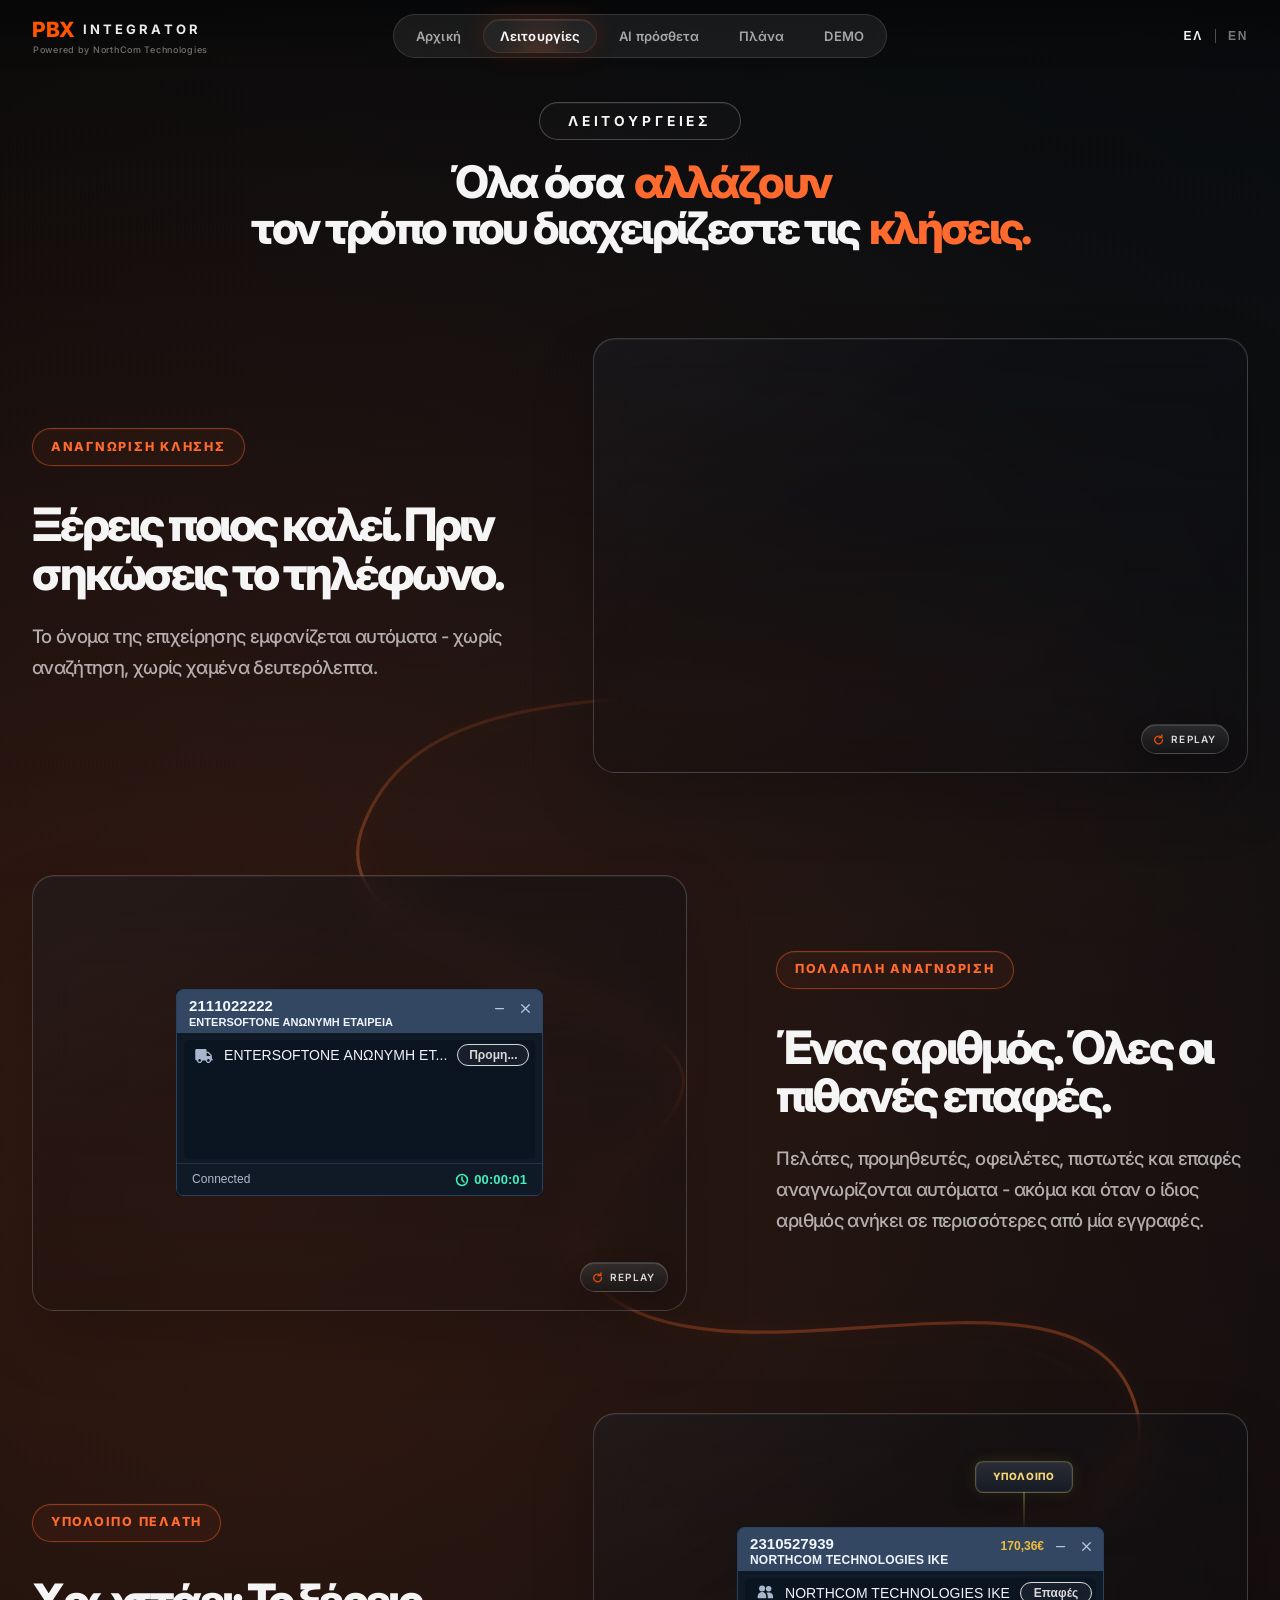
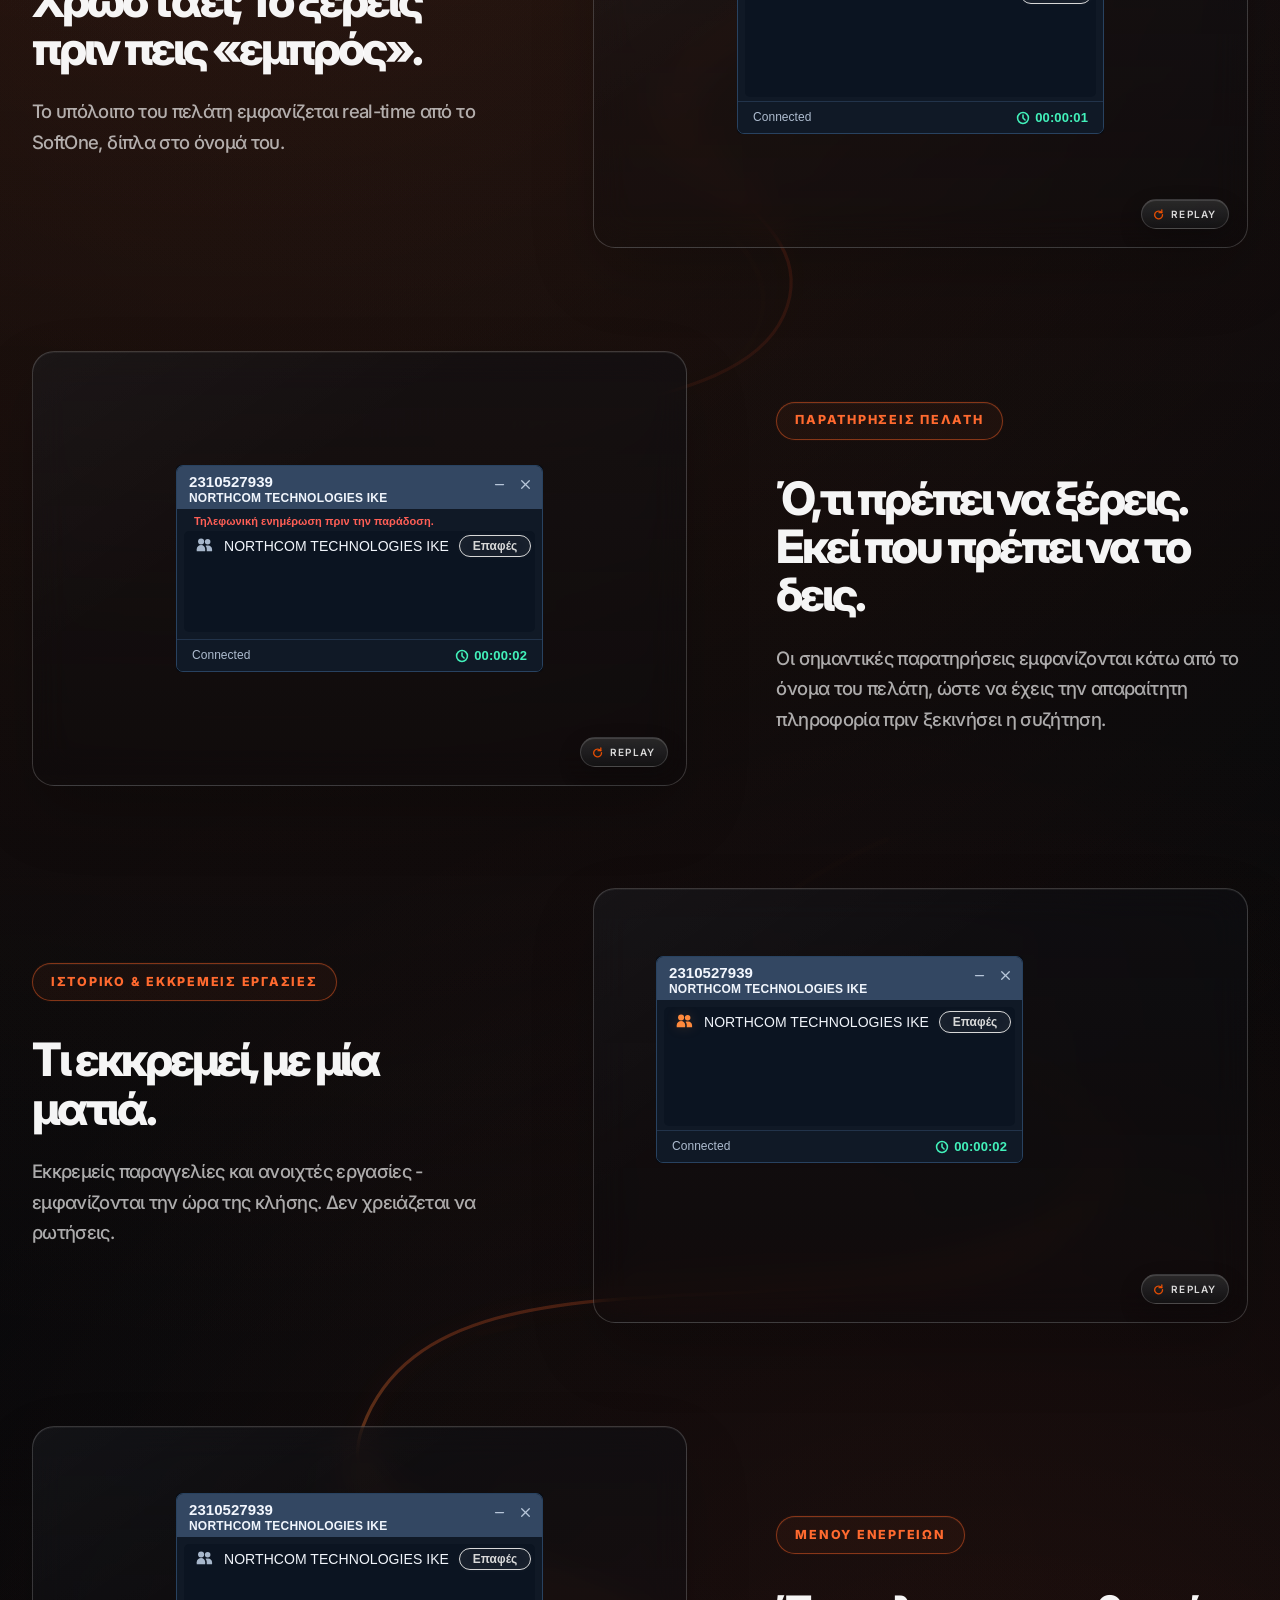
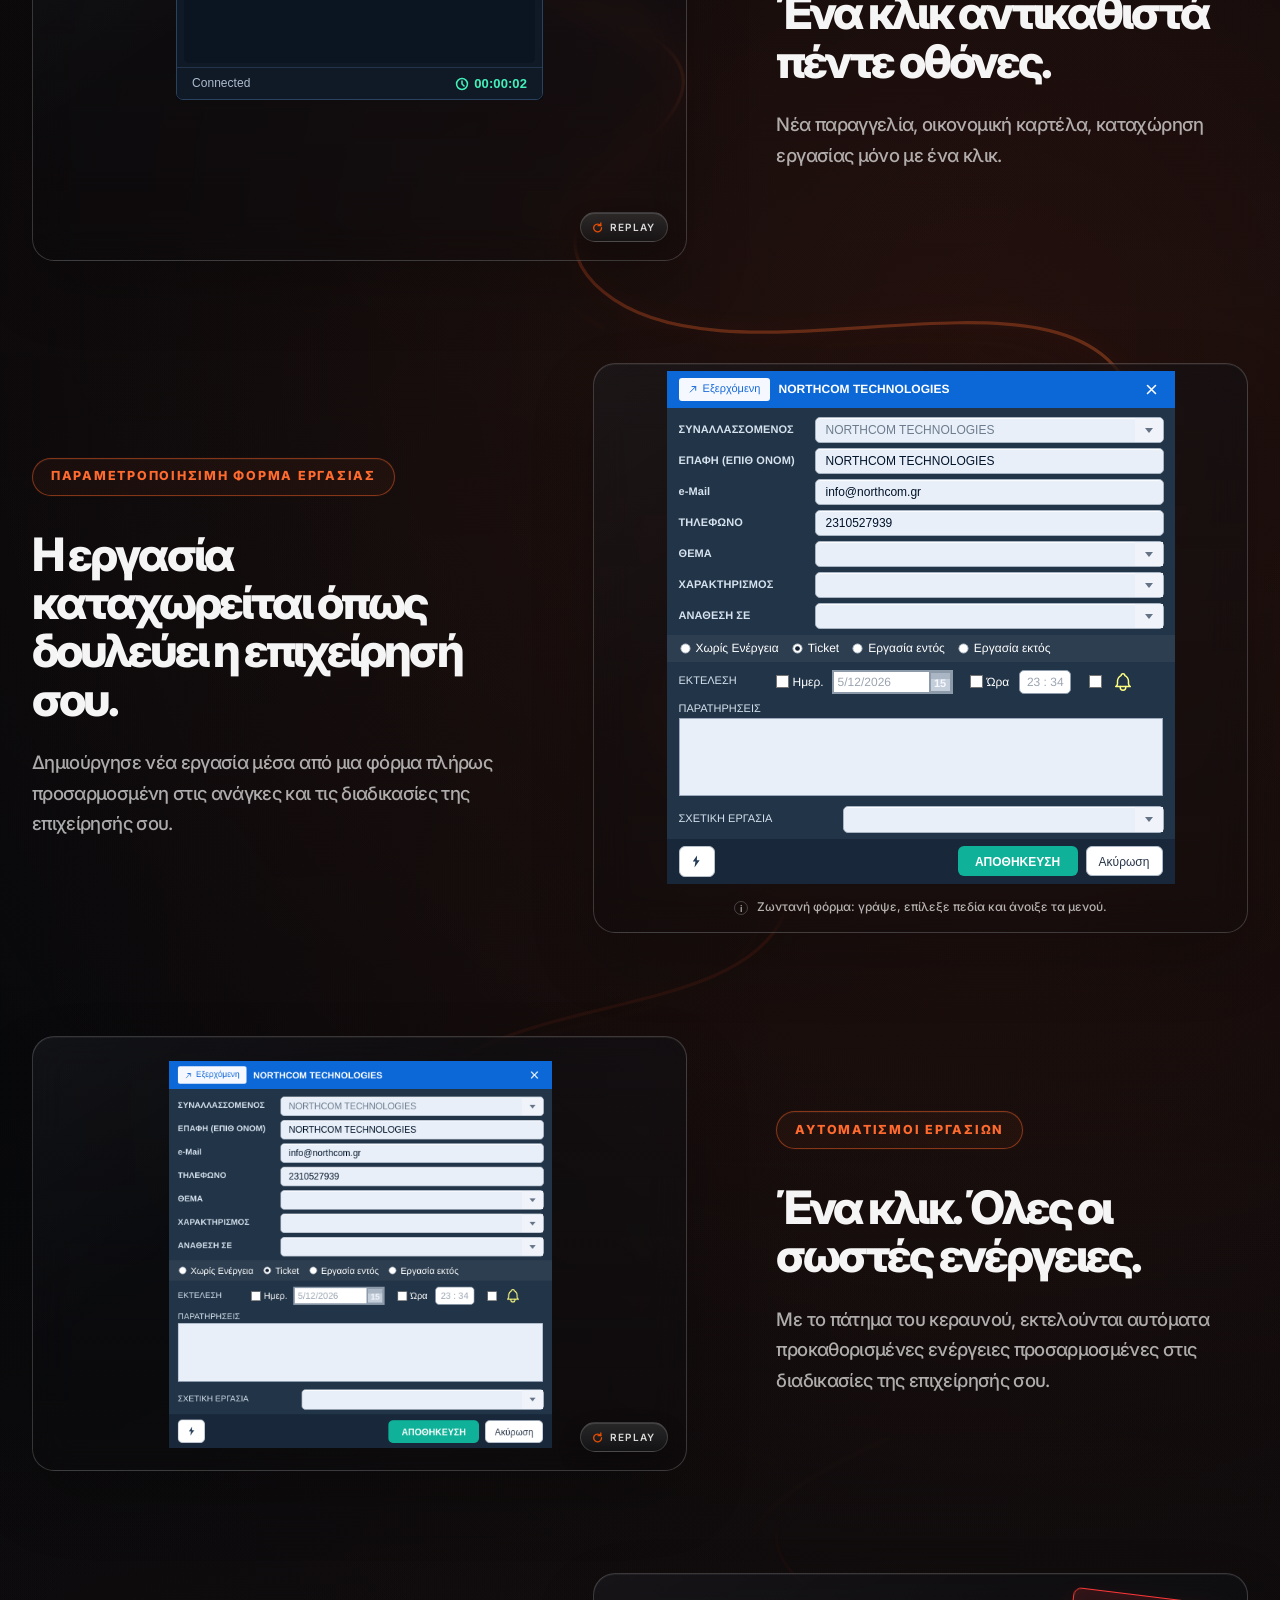
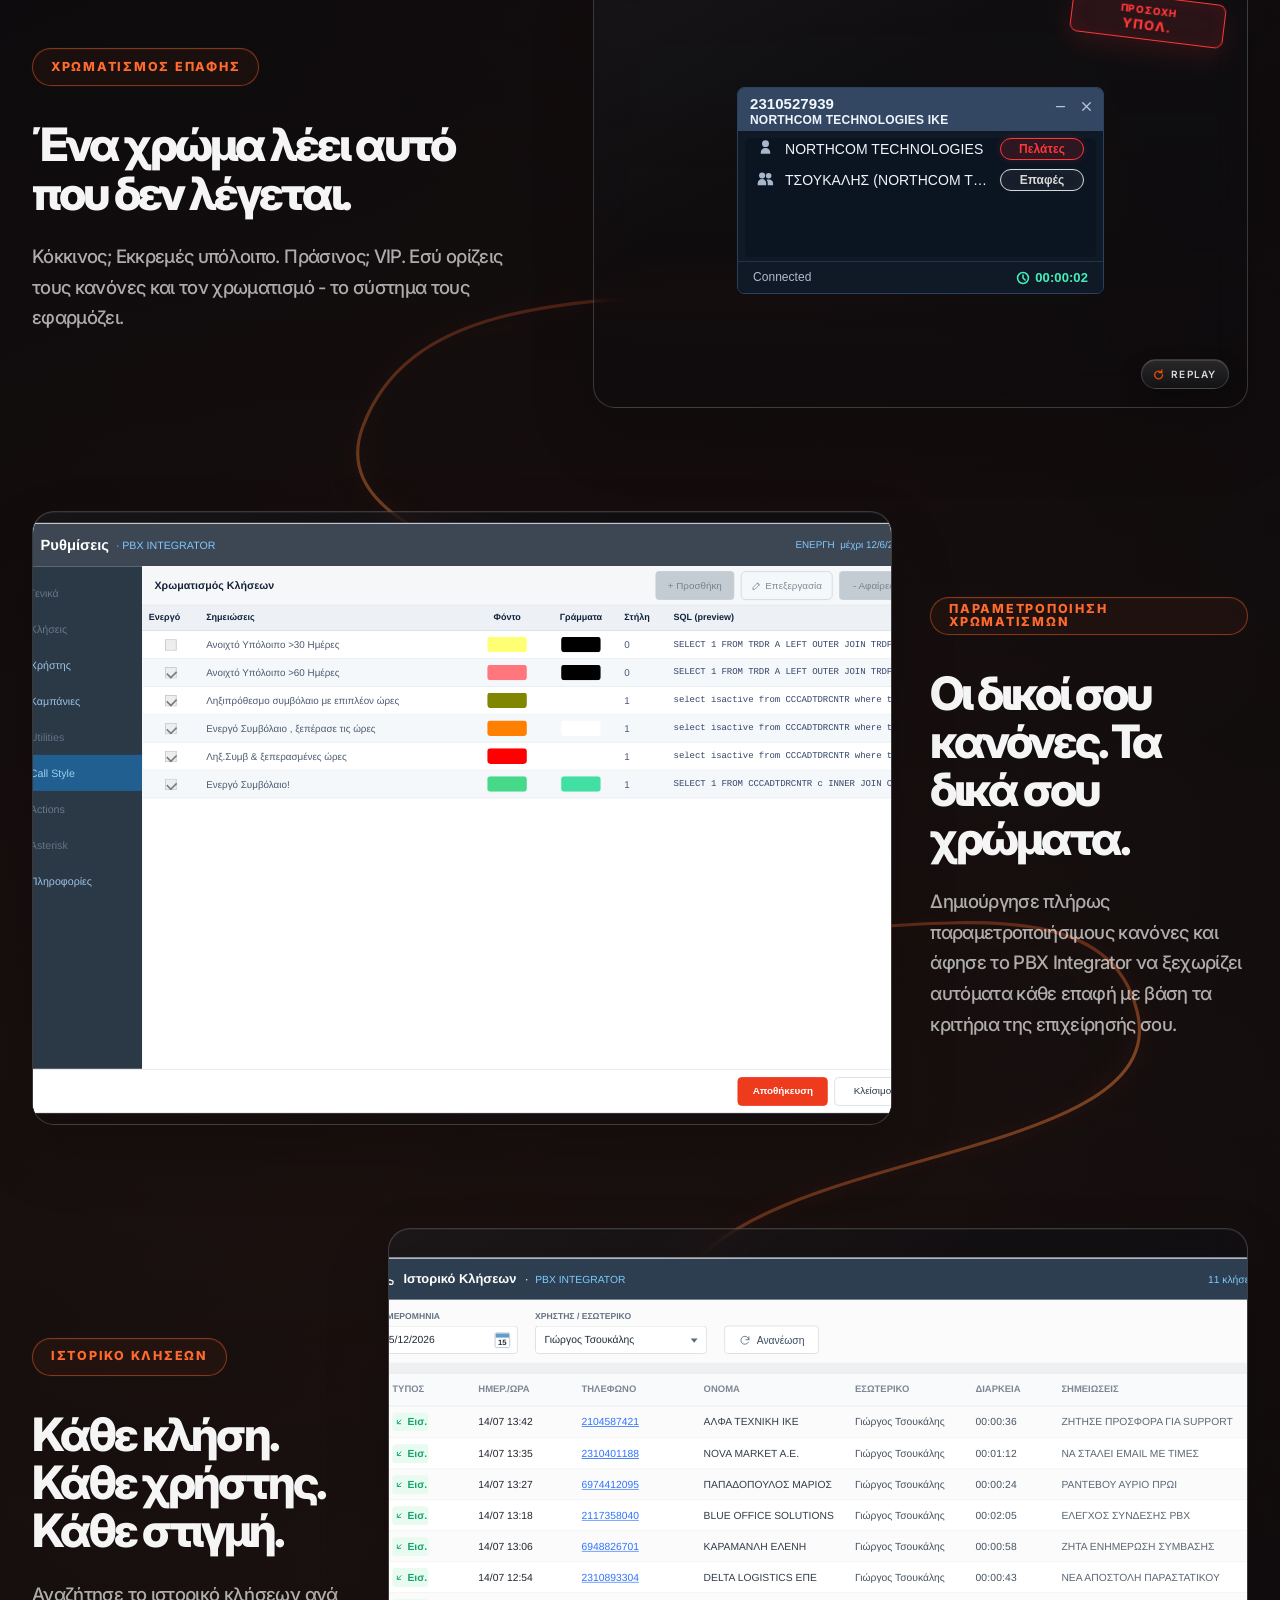
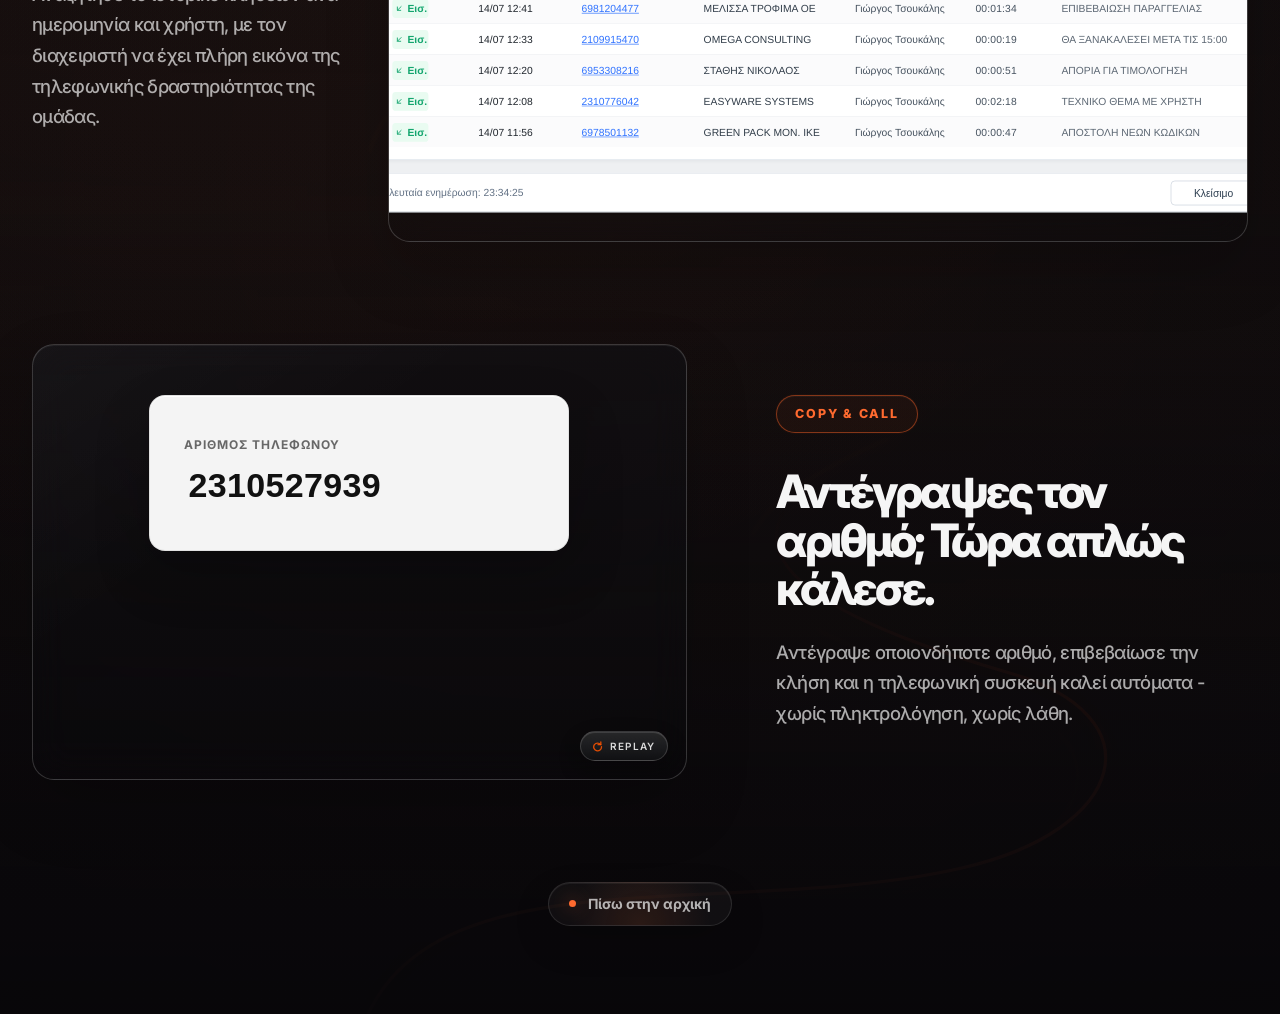
==== commit 290af7f0: "bug firefox" ====
--- a/features.html
+++ b/features.html
@@ -433,6 +433,7 @@
     </section>
   </main>
 
+  <script src="popup-demo-scale.js"></script>
   <script>
     const content = {
       el: {
--- a/styles.css
+++ b/styles.css
@@ -2796,8 +2796,10 @@
         overflow: hidden;
       }
 
+      /* Scales come from popup-demo-scale.js; CSS cannot divide a length by a
+         length in Firefox. Falling back to 1 leaves the demo at native size. */
       .popup-demo--history .popup-demo__history-stage {
-        transform: scale(calc((100vw - 40px) / 585px));
+        transform: scale(var(--popup-history-scale, 1));
         transform-origin: center center;
       }
 
@@ -2806,7 +2808,7 @@
         position: absolute;
         top: 50%;
         left: 50%;
-        transform: translate(-50%, -50%) scale(calc((100vw - 40px) / 367px));
+        transform: translate(-50%, -50%) scale(var(--popup-demo-scale, 1));
       }
     }
 
@@ -4453,6 +4455,155 @@
   opacity: 0.82;
 }
 
+/* Site footer */
+.site-footer {
+  position: relative;
+  isolation: isolate;
+  overflow: hidden;
+  color: rgba(255, 255, 255, 0.7);
+  background: #050607;
+  border-top: 1px solid rgba(255, 255, 255, 0.055);
+}
+
+.site-footer__glow {
+  position: absolute;
+  z-index: -1;
+  top: -230px;
+  left: 10%;
+  width: 440px;
+  height: 260px;
+  border-radius: 50%;
+  background: rgba(255, 85, 0, 0.065);
+  filter: blur(120px);
+  pointer-events: none;
+}
+
+.site-footer__inner {
+  width: min(1180px, calc(100% - 64px));
+  margin: 0 auto;
+}
+
+.site-footer__top {
+  display: grid;
+  grid-template-columns: minmax(280px, 1.35fr) 1fr;
+  gap: clamp(48px, 8vw, 110px);
+  padding: 42px 0 34px;
+}
+
+.site-footer__brand {
+  max-width: 430px;
+}
+
+.site-footer__logo {
+  display: inline-flex;
+  align-items: center;
+  gap: 9px;
+  color: #fff;
+  text-decoration: none;
+}
+
+.site-footer__logo-mark {
+  color: #ff5a14;
+  font-size: 1.35rem;
+  font-weight: 800;
+  letter-spacing: -0.04em;
+}
+
+.site-footer__logo-name {
+  font-size: 0.74rem;
+  font-weight: 700;
+  letter-spacing: 0.24em;
+}
+
+.site-footer__brand > p {
+  max-width: 370px;
+  margin-top: 12px;
+  color: rgba(238, 242, 248, 0.46);
+  font-size: 0.82rem;
+  line-height: 1.5;
+}
+
+.site-footer__northcom {
+  display: inline-flex;
+  align-items: center;
+  gap: 5px;
+  margin-top: 16px;
+  color: rgba(255, 255, 255, 0.3);
+  font-size: 0.64rem;
+  text-decoration: none;
+  transition: color 180ms ease;
+}
+
+.site-footer__northcom strong { color: rgba(255, 255, 255, 0.67); font-weight: 600; }
+.site-footer__northcom svg { width: 13px; fill: none; stroke: currentColor; stroke-width: 1.7; }
+.site-footer__northcom:hover { color: #ff6a18; }
+
+.site-footer__nav {
+  display: grid;
+  grid-template-columns: repeat(2, minmax(130px, 1fr));
+  gap: 32px;
+}
+
+.site-footer__column {
+  display: flex;
+  flex-direction: column;
+  align-items: flex-start;
+  gap: 9px;
+}
+
+.site-footer__eyebrow {
+  margin-bottom: 4px;
+  color: rgba(255, 255, 255, 0.27);
+  font-size: 0.6rem;
+  font-weight: 700;
+  letter-spacing: 0.14em;
+  text-transform: uppercase;
+}
+
+.site-footer__column a {
+  color: rgba(255, 255, 255, 0.58);
+  font-size: 0.78rem;
+  font-weight: 500;
+  text-decoration: none;
+  transition: color 180ms ease, transform 180ms ease;
+}
+
+.site-footer__column a:hover { color: #fff; transform: translateX(3px); }
+
+.site-footer__bottom {
+  min-height: 48px;
+  display: flex;
+  align-items: center;
+  justify-content: space-between;
+  gap: 24px;
+  border-top: 1px solid rgba(255, 255, 255, 0.05);
+  color: rgba(255, 255, 255, 0.25);
+  font-size: 0.64rem;
+}
+
+.site-footer__back-top {
+  display: inline-flex;
+  align-items: center;
+  gap: 7px;
+  color: rgba(255, 255, 255, 0.38);
+  text-decoration: none;
+  transition: color 180ms ease;
+}
+
+.site-footer__back-top svg { width: 14px; fill: none; stroke: currentColor; stroke-width: 1.7; }
+.site-footer__back-top:hover { color: #ff6a18; }
+
+@media (max-width: 720px) {
+  .site-footer__inner { width: min(100% - 40px, 1180px); }
+  .site-footer__top { grid-template-columns: 1fr; gap: 34px; padding: 38px 0 30px; }
+  .site-footer__nav { gap: 24px; }
+  .site-footer__bottom { align-items: flex-start; flex-direction: column; gap: 10px; padding: 15px 0 18px; }
+}
+
+@media (max-width: 420px) {
+  .site-footer__nav { grid-template-columns: 1fr; gap: 38px; }
+}
+
 .plans__inner {
   position: relative;
   z-index: 1;
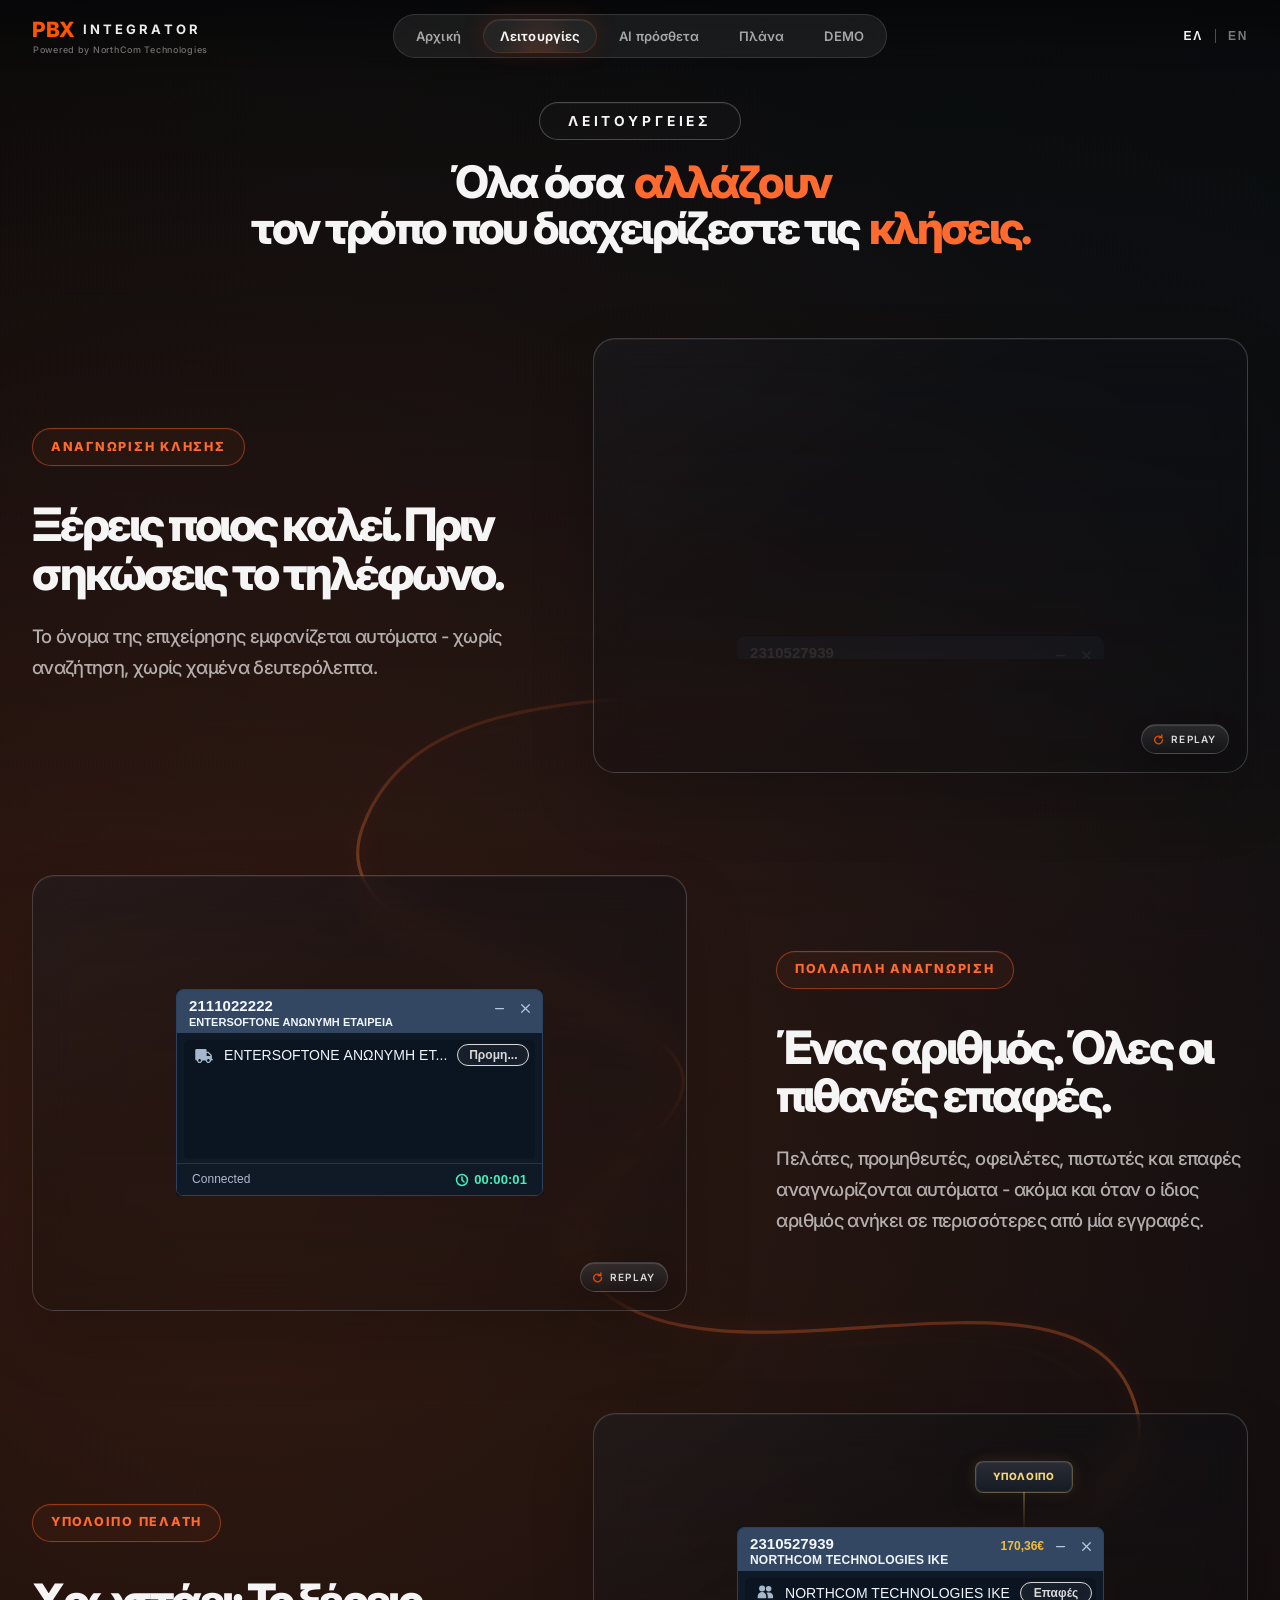
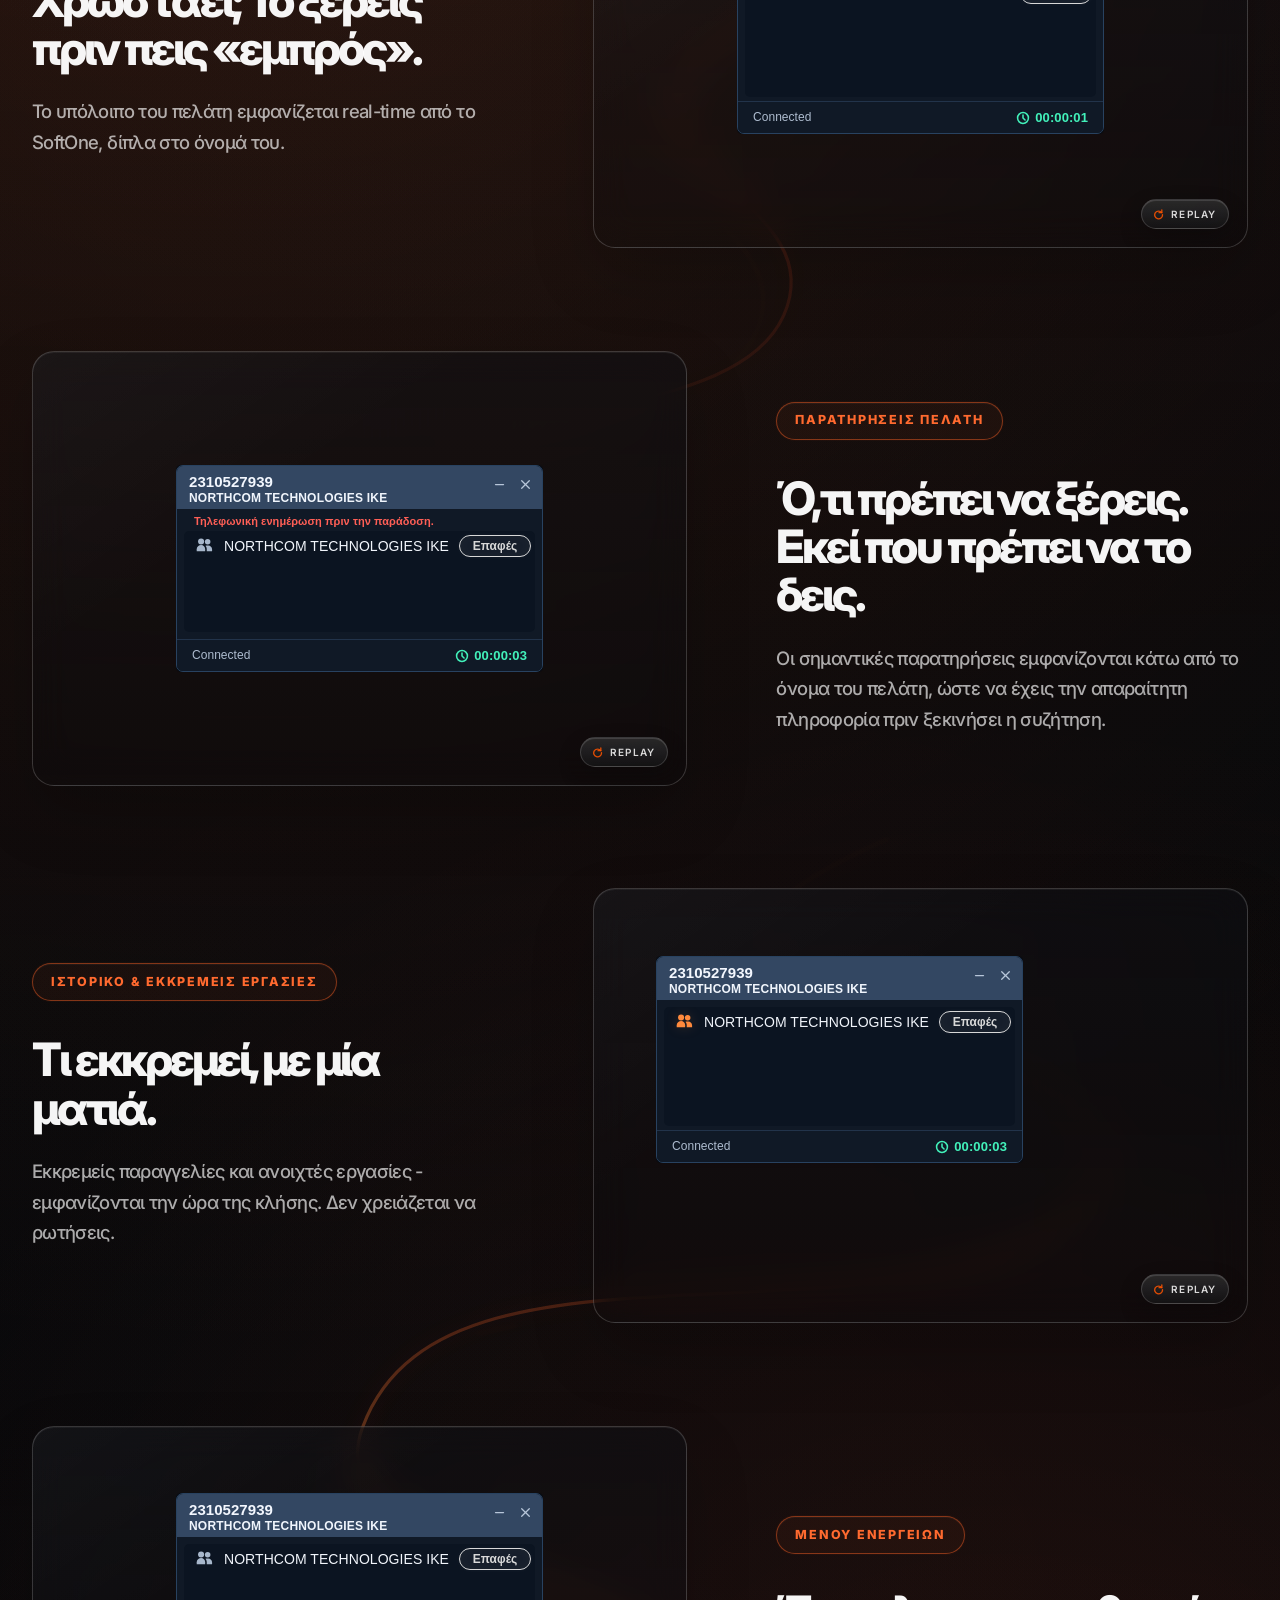
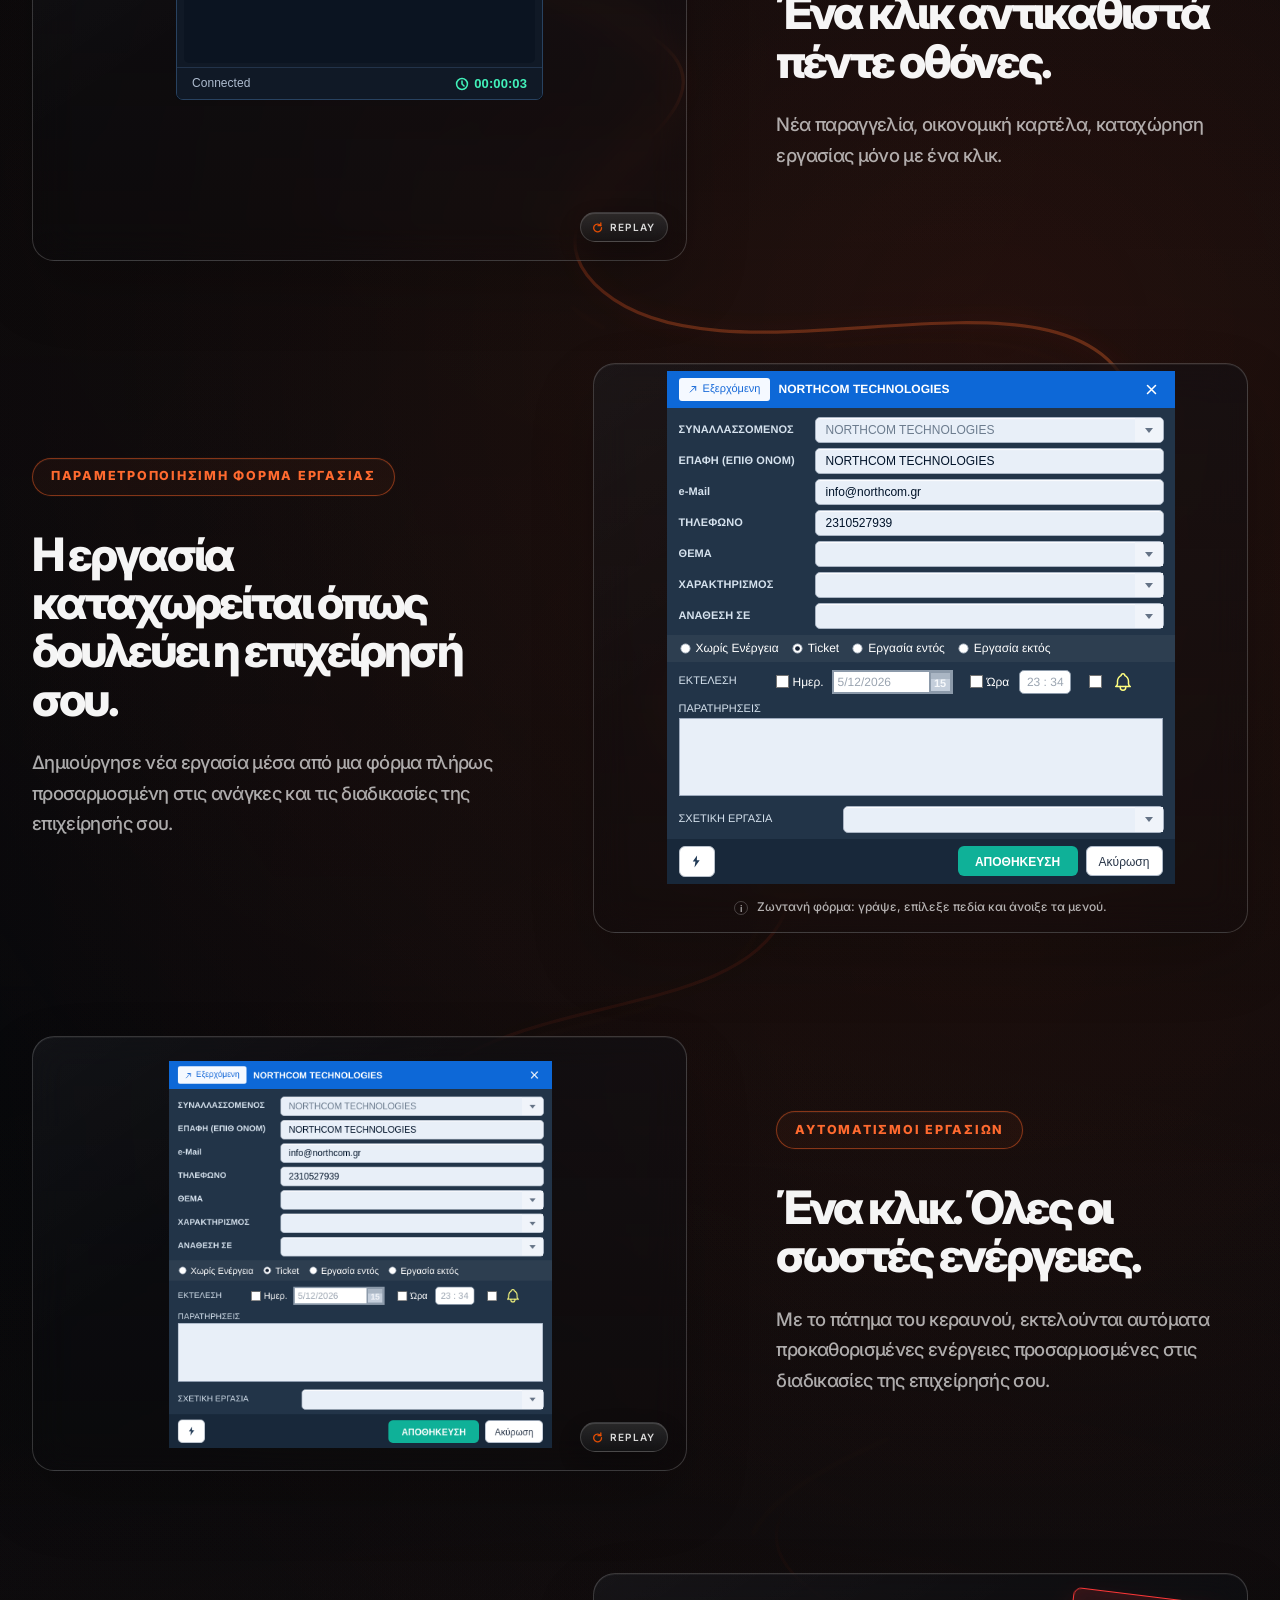
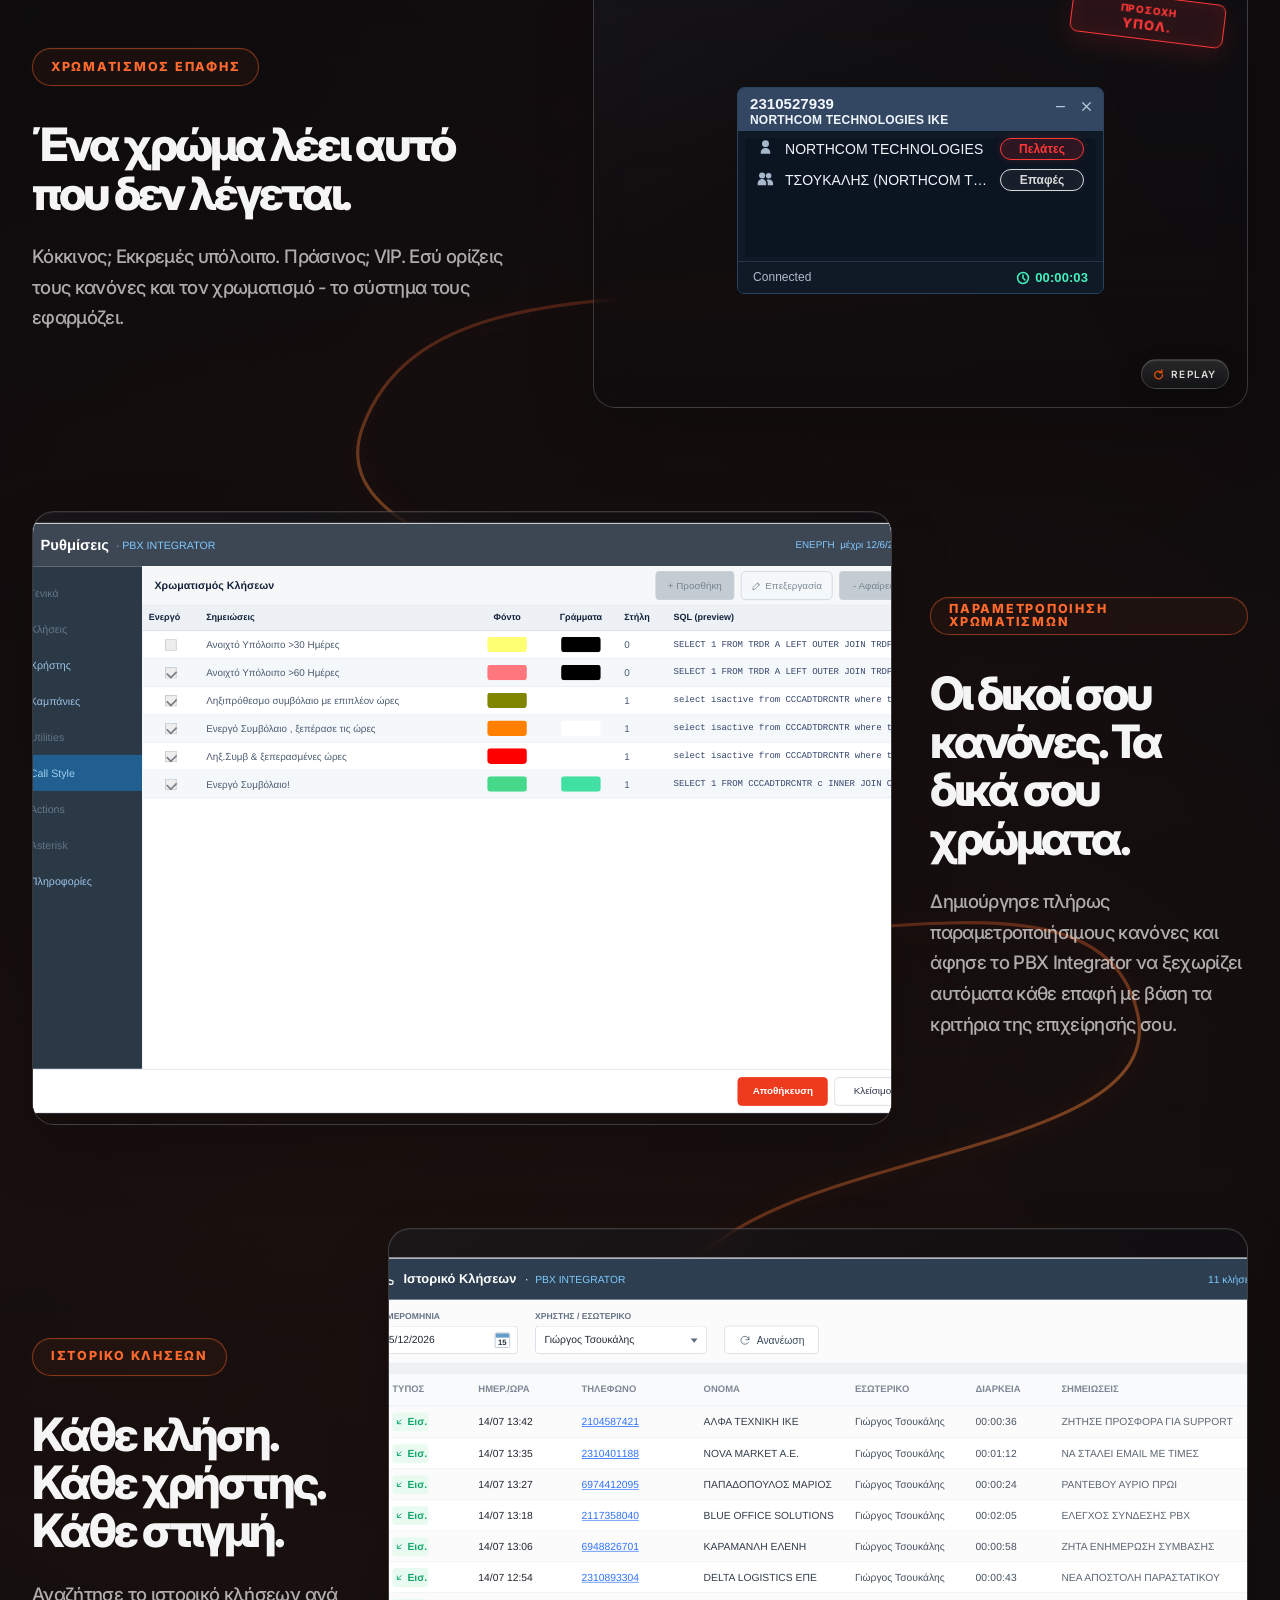
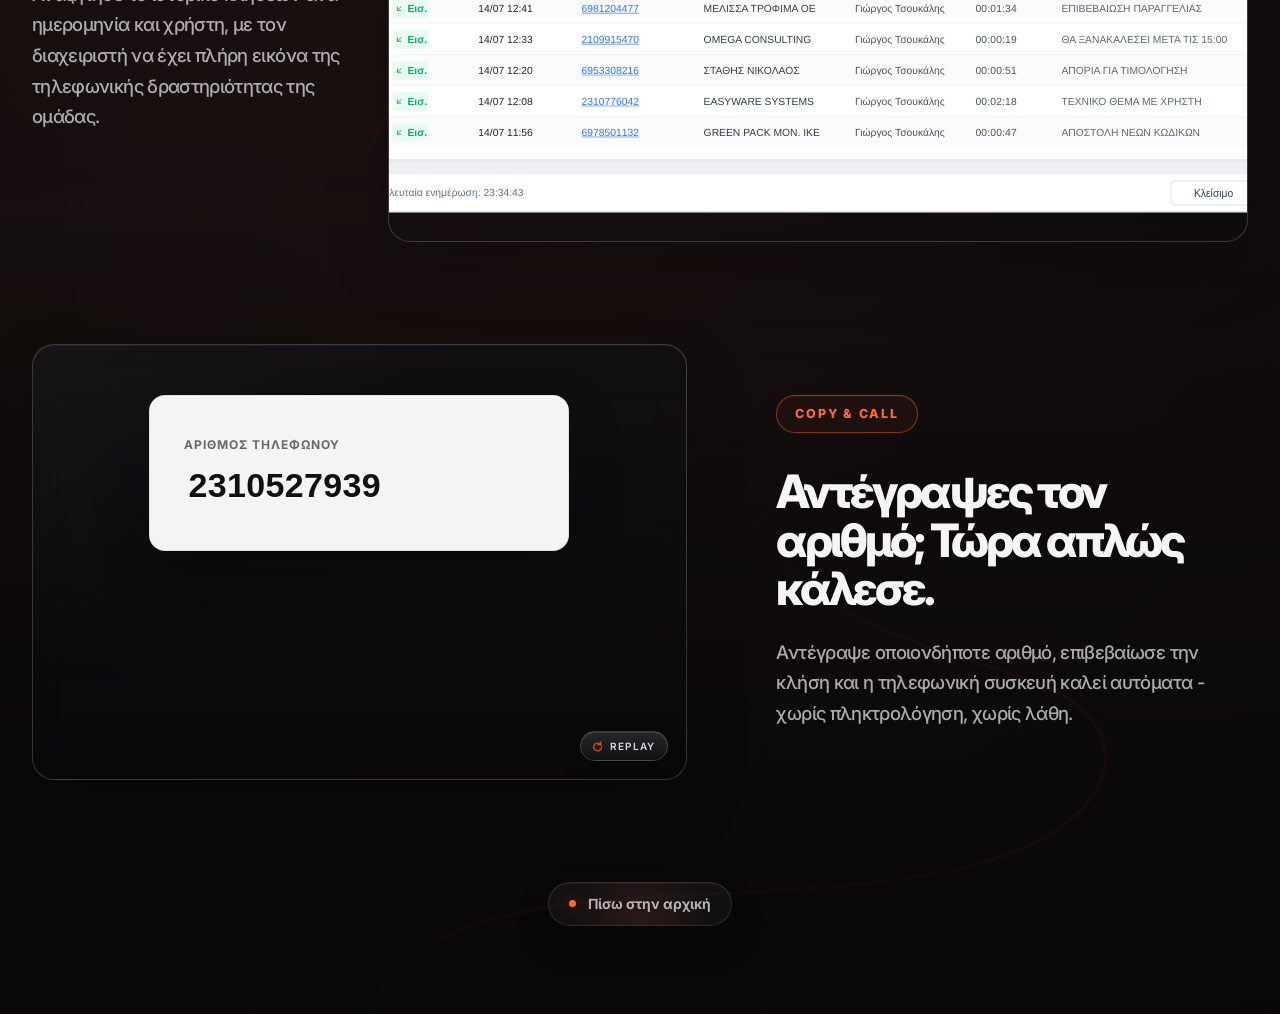
==== commit 05abf23a: "fix the bug with the hyperlinks" ====
--- a/features.html
+++ b/features.html
@@ -3,6 +3,7 @@
 <head>
   <meta charset="UTF-8" />
   <meta name="viewport" content="width=device-width, initial-scale=1.0" />
+  <meta name="format-detection" content="telephone=no" />
 
   <title>Λειτουργίες | PBX Integrator</title>
 
--- a/styles.css
+++ b/styles.css
@@ -2,6 +2,14 @@
   margin: 0;
   padding: 0;
   box-sizing: border-box;
+}
+
+/* Safari/iOS fallback for automatically detected telephone numbers. */
+a[x-apple-data-detectors],
+a[href^="tel:"] {
+  color: inherit !important;
+  font: inherit !important;
+  text-decoration: none !important;
 }
 
 html,
@@ -18,6 +26,12 @@
 
 section[id] {
   scroll-margin-top: 24px;
+}
+
+/* Hash navigation focuses the destination for assistive technology. Avoid the
+   browser's default outline around the entire non-interactive section. */
+section[id][tabindex="-1"]:focus {
+  outline: none;
 }
 
 .page {
@@ -654,35 +668,39 @@
   -webkit-backdrop-filter: blur(18px) saturate(130%);
 }
 
-.hero-image {
+.hero-softone-viewport {
   position: relative;
   z-index: 2;
   display: block;
   width: 100%;
-  height: auto;
+  aspect-ratio: 1920 / 1013;
+  overflow: hidden;
   border-radius: 16px;
+  background: #fff;
+}
+
+.hero-softone-viewport .hero-image {
+  position: absolute;
+  inset: 0 auto auto 0;
+  display: block;
+  width: 1920px;
+  height: 1013px;
+  max-width: none;
+  border: 0;
+  border-radius: 0;
   object-fit: contain;
   image-rendering: auto;
   pointer-events: none;
   user-select: none;
-  transform: none;
-  transform-origin: center center;
+  zoom: var(--hero-softone-scale, 1);
   backface-visibility: hidden;
-  -webkit-font-smoothing: antialiased;
 }
 
 .hero-image--fade {
   display: none;
 }
 
-/* Non-interactive app popup, shown at its native size once the hero image
-   reaches its final form. It runs its own slide-up animation + timer (ui/pop-up.html),
-   so its layout stays untouched. We only scale the whole frame down uniformly
-   (no reflow/distortion) and toggle its visibility here.
-   On desktop the popup stays at its small fixed size (--hero-popup-max-scale).
-   Only when the image itself gets small (mobile) does JS shrink the popup with it,
-   keeping it at most --hero-popup-fraction of the image width. It never grows past
-   the desktop size. */
+/* Popup sizing restored to the v.3.5.0 composition. */
 .hero-call-popup {
   --hero-popup-fraction: 0.68;
   --hero-popup-max-scale: 0.84;
@@ -4244,13 +4262,17 @@
   display: inline-flex;
   align-items: center;
   justify-content: center;
-  border-radius: 10px;
-  border: 1px solid rgba(255, 255, 255, 0.075);
-  background: rgba(255, 255, 255, 0.035);
   color: rgba(255, 255, 255, 0.42);
   font-size: 0.78rem;
   font-weight: 800;
   letter-spacing: 0.11em;
+}
+
+.social-proof__logo img {
+  display: block;
+  width: calc(100% - 24px);
+  height: calc(100% - 12px);
+  object-fit: contain;
 }
 
 .social-proof__reviews {
@@ -4262,7 +4284,7 @@
 
 .social-proof__review-stage {
   position: relative;
-  min-height: 238px;
+  min-height: 270px;
 }
 
 .social-proof__review {
@@ -5792,10 +5814,6 @@
     max-width: 820px;
   }
 
-  /* Keep the call popup the same share (~31%) of the now-smaller image, matching the
-     proportion it has on large desktops. The base 0.68 fraction hits the 0.84 max-scale
-     cap and leaves the popup at a fixed pixel size, so as the image shrinks it grows
-     out of proportion. A smaller fraction stays below the cap and scales with the image. */
   .hero-call-popup {
     --hero-popup-fraction: 0.31;
   }
@@ -5858,8 +5876,15 @@
     width: 100%;
   }
 
-  /* On mobile the image is small, so the popup keeps the same small proportion it
-     has on desktop (instead of the desktop cap, which would make it dominate). */
+  /* Give the iframe the frame's real mobile dimensions. softone.html then scales
+     its fixed 1920x1013 canvas internally, so no parent-side scale can go stale. */
+  .hero-softone-viewport .hero-image {
+    width: 100%;
+    height: 100%;
+    zoom: 1;
+    transform: none;
+  }
+
   .hero-call-popup {
     --hero-popup-fraction: 0.35;
   }
@@ -5943,10 +5968,6 @@
     white-space: nowrap;
   }
 
-  .hero-image {
-    width: 100%;
-  }
-
   .feature-ticker {
     --ticker-height: 60px;
     --ticker-speed: 28s;
@@ -6341,10 +6362,6 @@
   .hero-image-wrap {
     padding: 7px;
     border-radius: 18px;
-  }
-
-  .hero-image {
-    border-radius: 12px;
   }
 
   .feature-ticker {
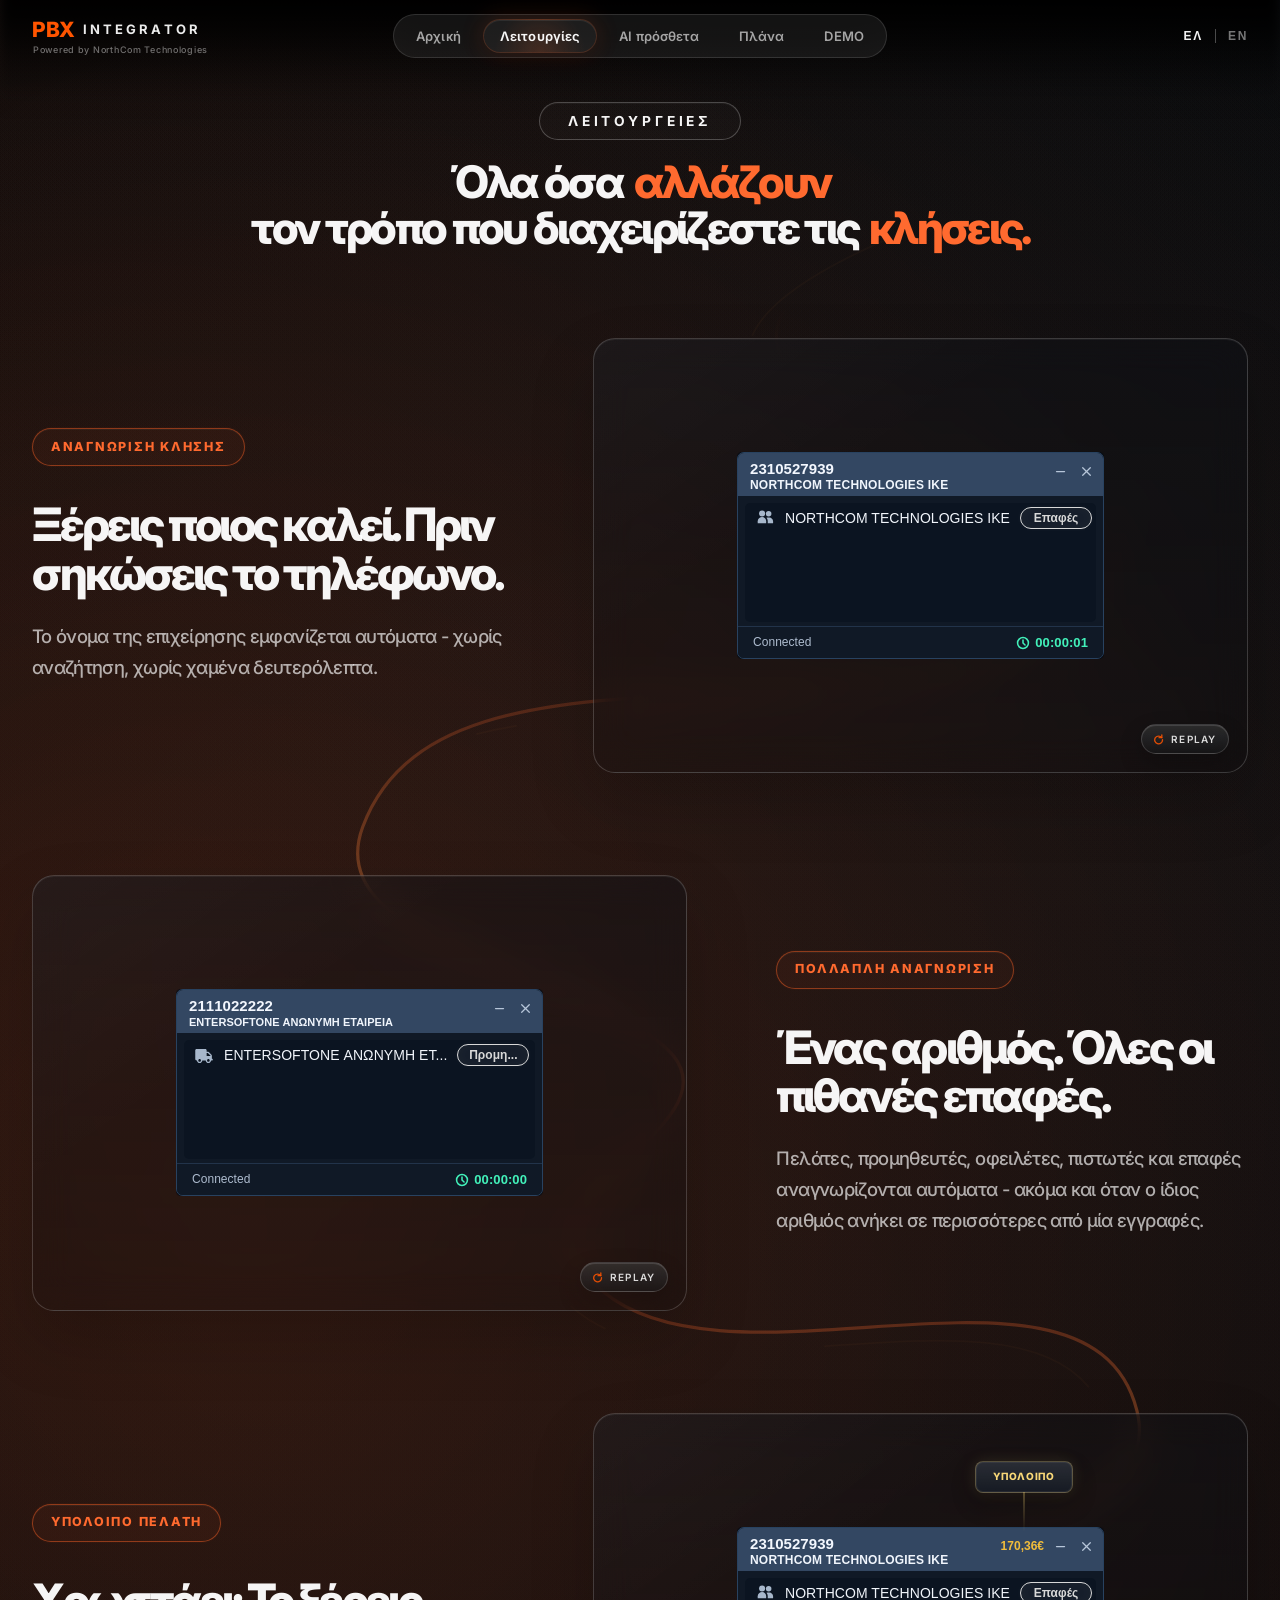
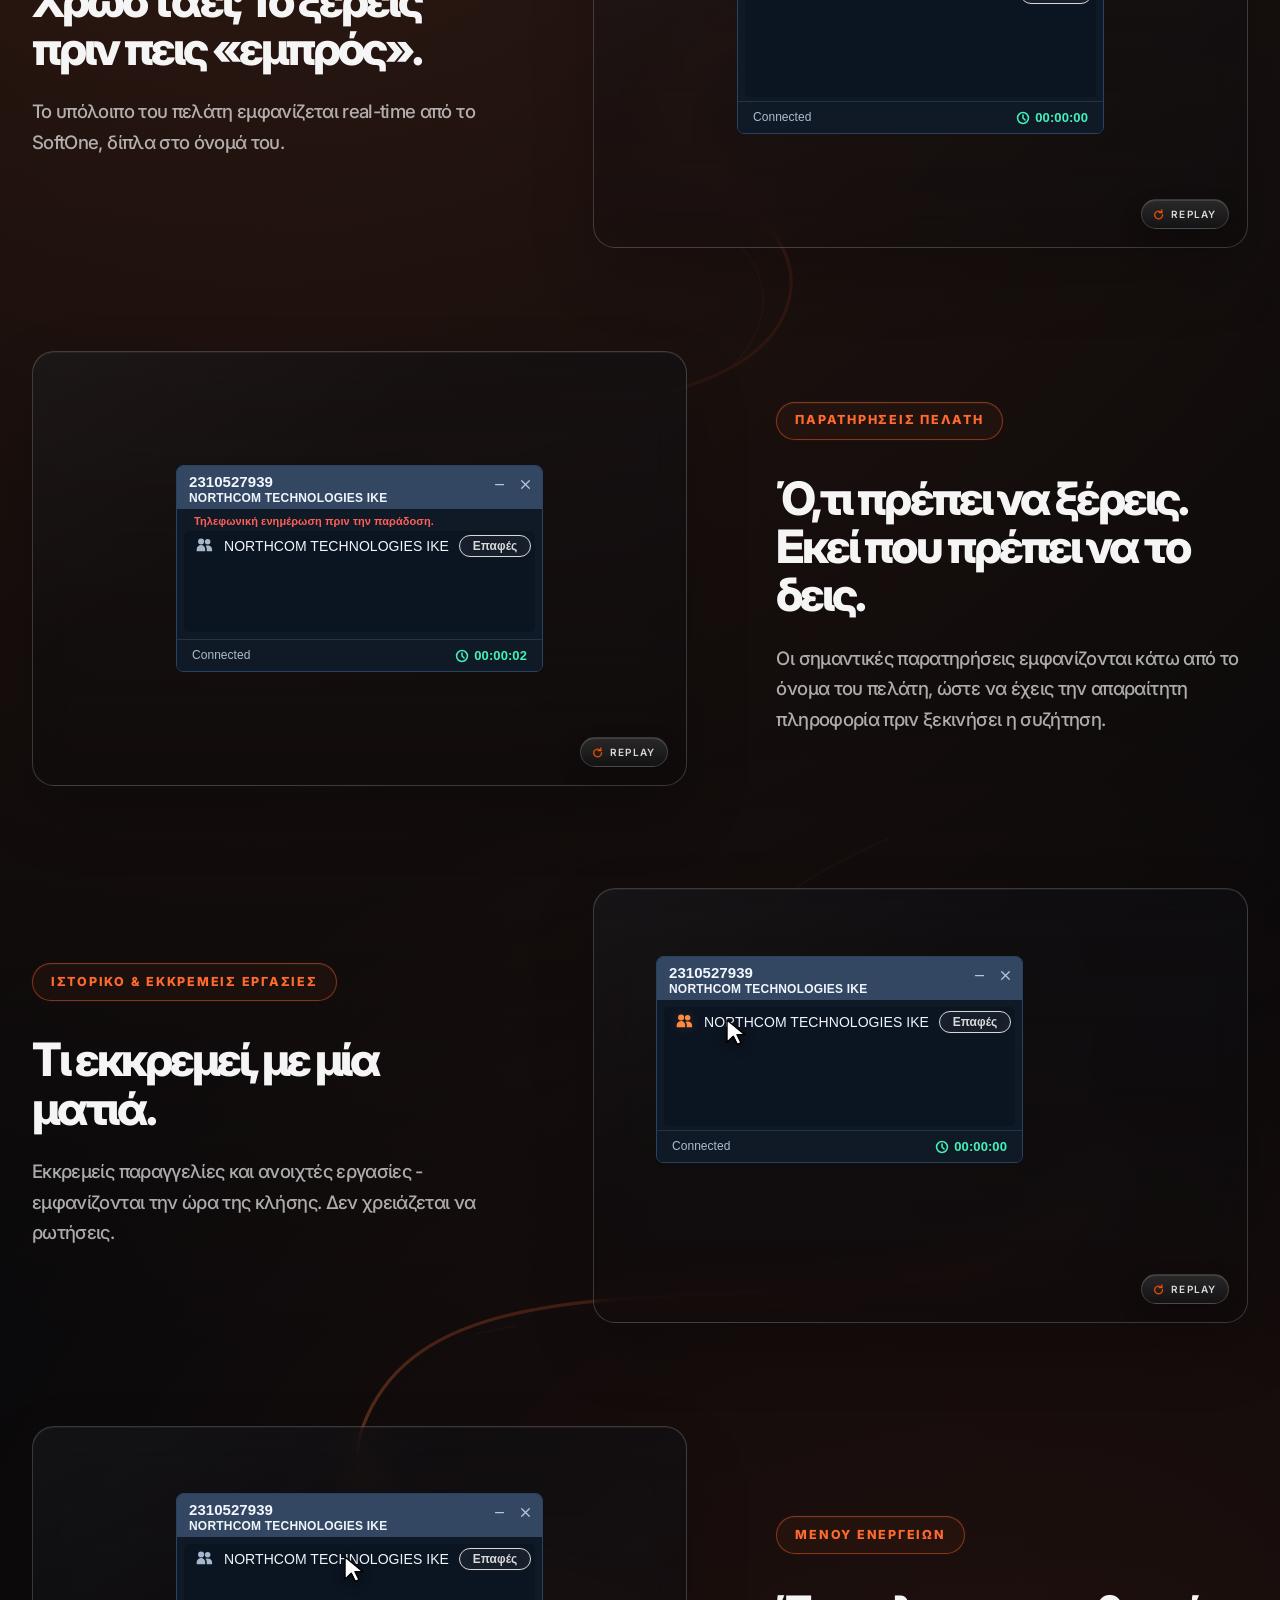
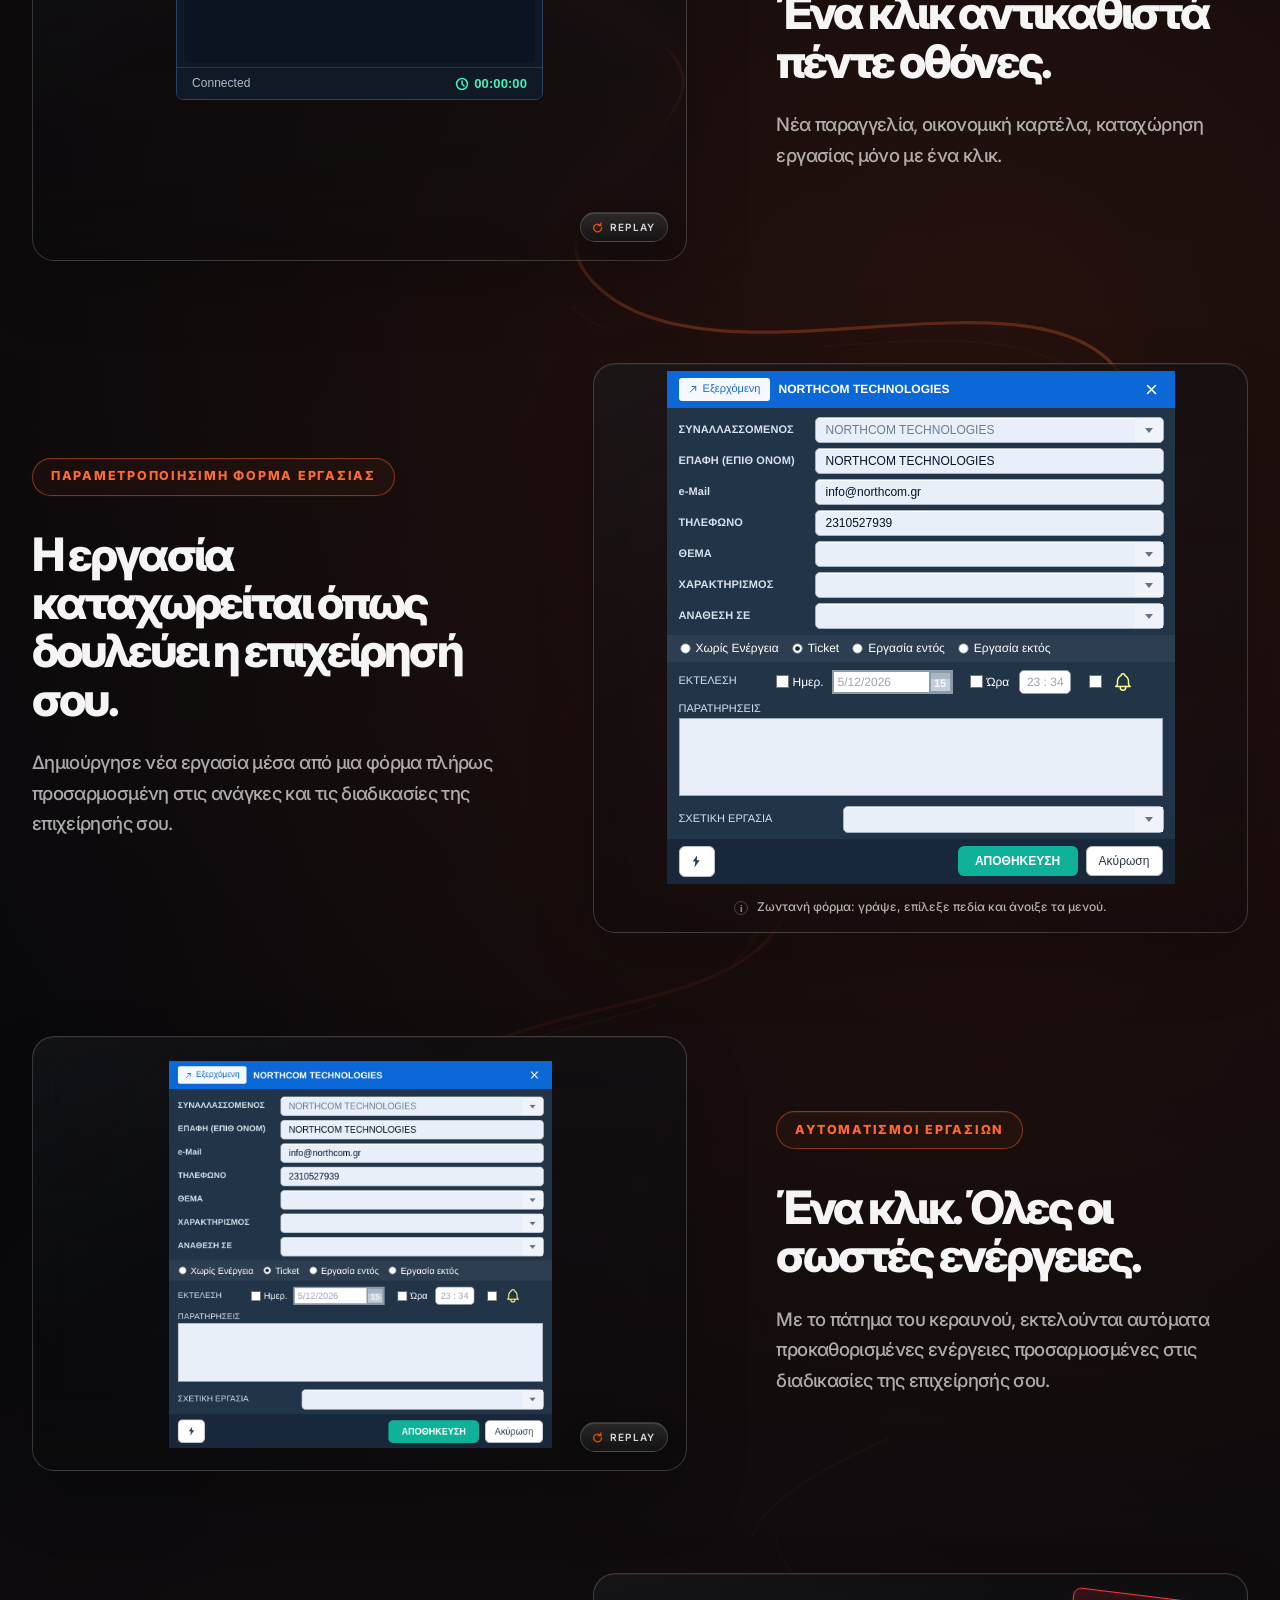
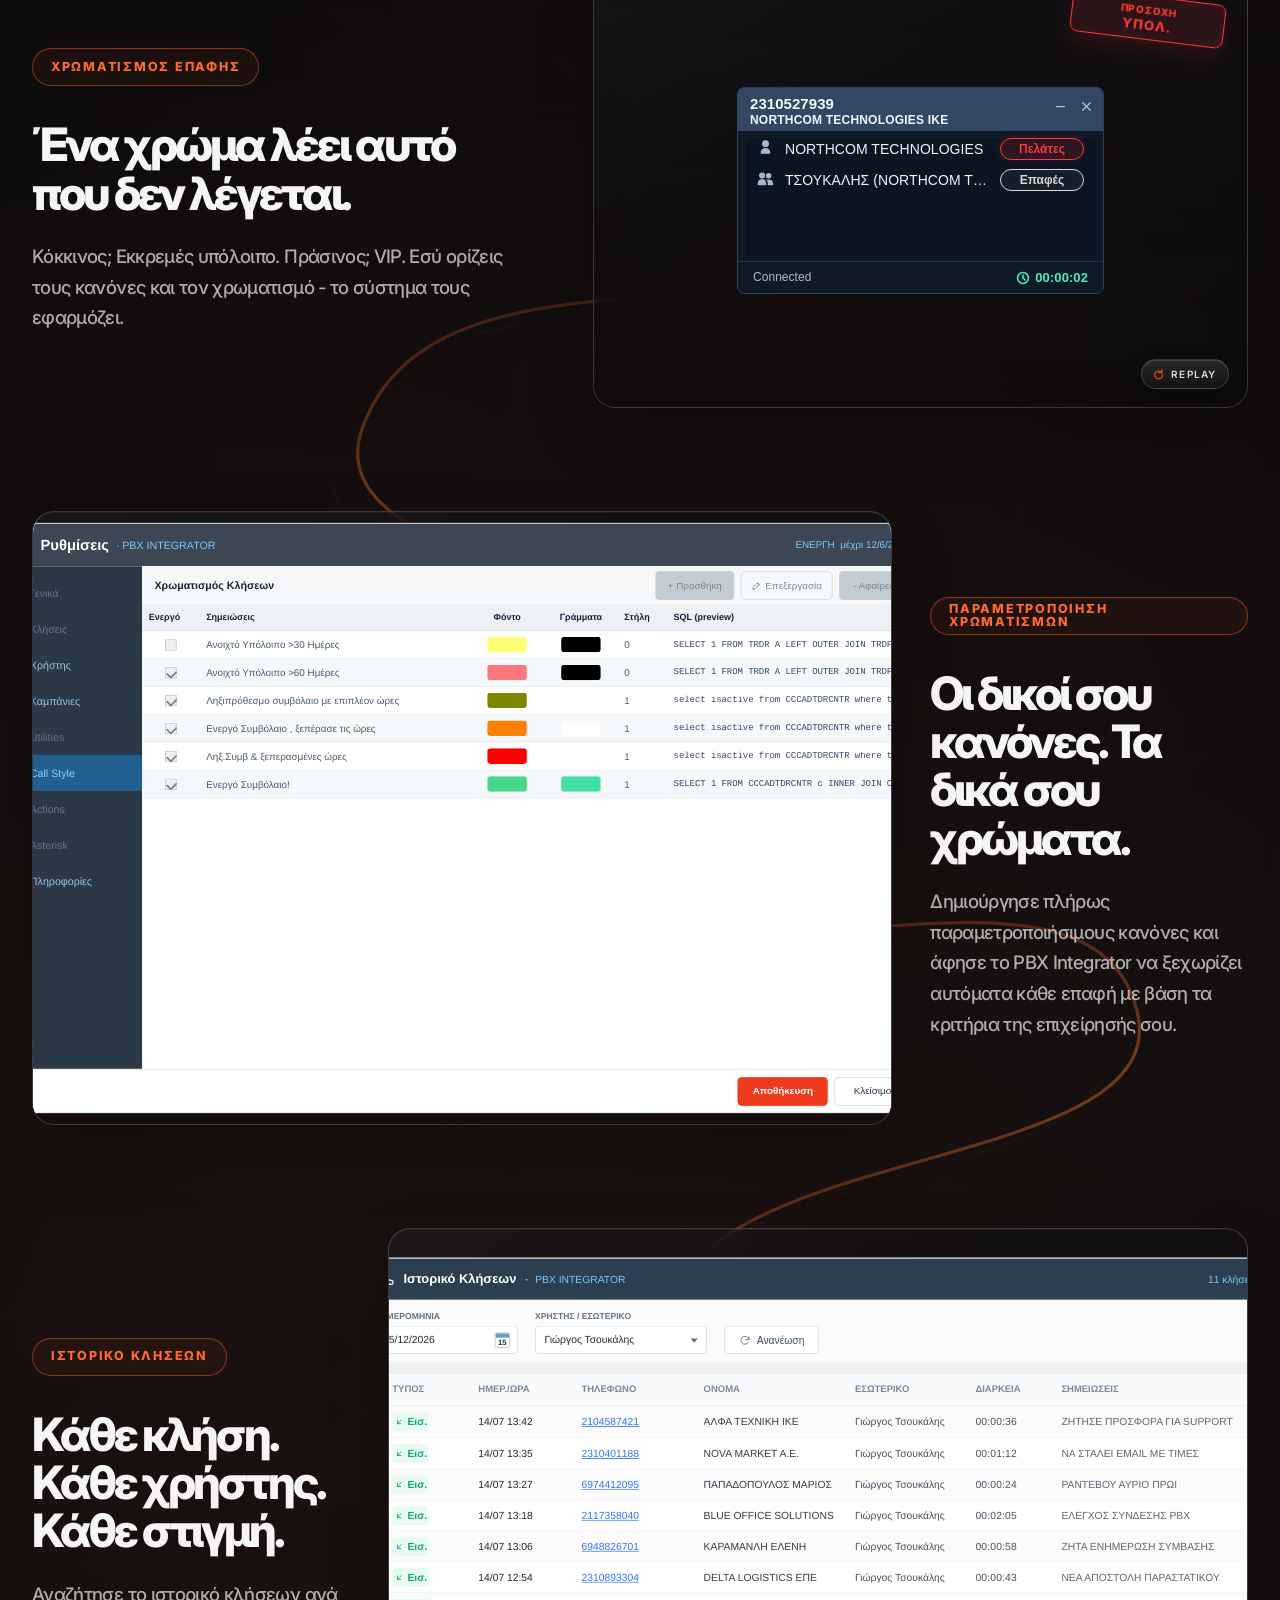
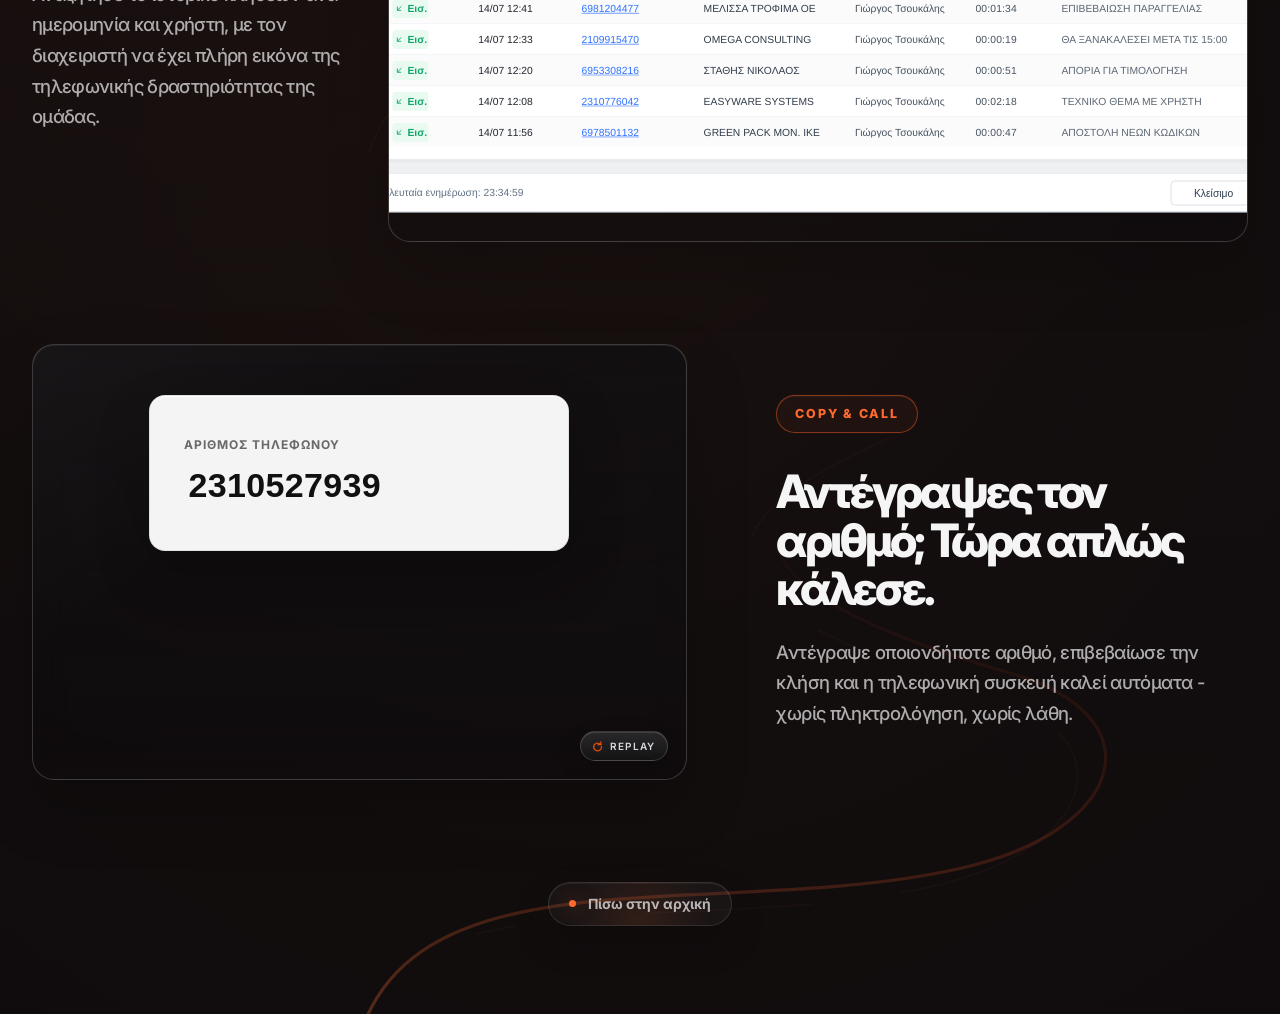
==== commit 6513a576: "fast features" ====
--- a/features.html
+++ b/features.html
@@ -91,7 +91,7 @@
             </div>
             <div class="call-recognition__visual" aria-hidden="true">
               <div class="popup-demo" data-popup="1" data-popup-src="ui/pop-up.html?case=1">
-                <iframe class="popup-demo__frame" title="PBX popup demo" data-i18n-title="popupDemoTitle" src="ui/pop-up.html?case=1"></iframe>
+                <iframe class="popup-demo__frame" title="PBX popup demo" data-i18n-title="popupDemoTitle" src="ui/pop-up.html?case=1" loading="lazy"></iframe>
                 <section class="call-popup" aria-label="Παράθυρο κλήσης">
                   <header class="call-popup__titlebar">
                     <div class="call-popup__identity">
@@ -145,7 +145,7 @@
             </div>
             <div class="call-recognition__visual" aria-hidden="true">
               <div class="popup-demo" data-popup="2" data-popup-src="ui/pop-up.html?record=entersoftone">
-                <iframe class="popup-demo__frame" title="PBX popup supplier demo" data-i18n-title="popupSupplierDemoTitle" src="ui/pop-up.html?record=entersoftone"></iframe>
+                <iframe class="popup-demo__frame" title="PBX popup supplier demo" data-i18n-title="popupSupplierDemoTitle" src="ui/pop-up.html?record=entersoftone" loading="lazy"></iframe>
                 <button class="popup-demo__replay" type="button" hidden>
                   <svg class="popup-demo__replay-icon" viewBox="0 0 16 16" aria-hidden="true">
                     <path d="M13 6.2A5.2 5.2 0 1 0 14 9"></path>
@@ -165,7 +165,7 @@
             </div>
             <div class="call-recognition__visual" aria-hidden="true">
               <div class="popup-demo" data-popup="2" data-popup-src="ui/pop-up.html?case=2">
-                <iframe class="popup-demo__frame" title="PBX popup demo with balance" data-i18n-title="popupBalanceDemoTitle" src="ui/pop-up.html?case=2"></iframe>
+                <iframe class="popup-demo__frame" title="PBX popup demo with balance" data-i18n-title="popupBalanceDemoTitle" src="ui/pop-up.html?case=2" loading="lazy"></iframe>
                 <div class="popup-demo__balance-callout" aria-hidden="true">
                   <span class="popup-demo__balance-label" data-i18n="balanceLabel">Υπόλοιπο</span>
                 </div>
@@ -223,7 +223,7 @@
             </div>
             <div class="call-recognition__visual" aria-hidden="true">
               <div class="popup-demo" data-popup="6" data-popup-src="ui/pop-up.html?case=1&notes=1">
-                <iframe class="popup-demo__frame" title="PBX popup customer notes demo" data-i18n-title="popupNotesDemoTitle" src="ui/pop-up.html?case=1&notes=1"></iframe>
+                <iframe class="popup-demo__frame" title="PBX popup customer notes demo" data-i18n-title="popupNotesDemoTitle" src="ui/pop-up.html?case=1&notes=1" loading="lazy"></iframe>
                 <button class="popup-demo__replay" type="button" hidden>
                   <svg class="popup-demo__replay-icon" viewBox="0 0 16 16" aria-hidden="true">
                     <path d="M13 6.2A5.2 5.2 0 1 0 14 9"></path>
@@ -244,9 +244,9 @@
             <div class="call-recognition__visual" aria-hidden="true">
               <div class="popup-demo popup-demo--history" data-popup="4" data-popup-src="ui/pop-up.html?case=1&contacts=orange" data-history-demo="true" data-history-mode="submenu">
                 <div class="popup-demo__history-stage">
-                  <iframe class="popup-demo__frame" title="PBX popup history tasks demo" data-i18n-title="popupHistoryDemoTitle" src="ui/pop-up.html?case=1&contacts=orange"></iframe>
+                  <iframe class="popup-demo__frame" title="PBX popup history tasks demo" data-i18n-title="popupHistoryDemoTitle" src="ui/pop-up.html?case=1&contacts=orange" loading="lazy"></iframe>
                   <span class="popup-demo__cursor" aria-hidden="true"></span>
-                  <iframe class="popup-demo__history-frame" title="PBX history menu" data-i18n-title="historyMenuTitle" src="ui/history.html"></iframe>
+                  <iframe class="popup-demo__history-frame" title="PBX history menu" data-i18n-title="historyMenuTitle" src="ui/history.html" loading="lazy"></iframe>
                 </div>
                 <button class="popup-demo__replay" type="button" hidden>
                   <svg class="popup-demo__replay-icon" viewBox="0 0 16 16" aria-hidden="true">
@@ -268,9 +268,9 @@
             <div class="call-recognition__visual" aria-hidden="true">
               <div class="popup-demo popup-demo--history" data-popup="5" data-popup-src="ui/pop-up.html?case=1" data-history-demo="true" data-history-mode="main">
                 <div class="popup-demo__history-stage">
-                  <iframe class="popup-demo__frame" title="PBX popup actions demo" data-i18n-title="popupActionsDemoTitle" src="ui/pop-up.html?case=1"></iframe>
+                  <iframe class="popup-demo__frame" title="PBX popup actions demo" data-i18n-title="popupActionsDemoTitle" src="ui/pop-up.html?case=1" loading="lazy"></iframe>
                   <span class="popup-demo__cursor" aria-hidden="true"></span>
-                  <iframe class="popup-demo__history-frame" title="PBX history menu" data-i18n-title="historyMenuTitle" src="ui/history.html"></iframe>
+                  <iframe class="popup-demo__history-frame" title="PBX history menu" data-i18n-title="historyMenuTitle" src="ui/history.html" loading="lazy"></iframe>
                 </div>
                 <button class="popup-demo__replay" type="button" hidden>
                   <svg class="popup-demo__replay-icon" viewBox="0 0 16 16" aria-hidden="true">
@@ -296,6 +296,7 @@
                 data-i18n-title="taskFormTitle"
                 data-localized-src="ui/task-form.html?embed=features"
                 src="ui/task-form.html?embed=features"
+                loading="lazy"
               ></iframe>
               <p class="task-form-demo__note">
                 <span class="task-form-demo__info-icon" aria-hidden="true">i</span>
@@ -318,6 +319,7 @@
                   data-i18n-title="automationDemoTitle"
                   data-localized-src="ui/task-form.html?demo=automation"
                   src="ui/task-form.html?demo=automation"
+                  loading="lazy"
                   tabindex="-1"
                 ></iframe>
               </div>
@@ -340,7 +342,7 @@
             </div>
             <div class="call-recognition__visual" aria-hidden="true">
               <div class="popup-demo" data-popup="3" data-popup-src="ui/pop-up-colored.html?case=1" data-popup-next-src="ui/pop-up-colored.html?case=2">
-                <iframe class="popup-demo__frame" title="PBX colored popup demo" data-i18n-title="coloredPopupDemoTitle" src="ui/pop-up-colored.html?case=1"></iframe>
+                <iframe class="popup-demo__frame" title="PBX colored popup demo" data-i18n-title="coloredPopupDemoTitle" src="ui/pop-up-colored.html?case=1" loading="lazy"></iframe>
                 <div class="popup-demo__case-patch popup-demo__case-patch--urgent" aria-hidden="true">
                   <span class="popup-demo__case-patch-title" data-i18n="patchUrgentTitle">ΠΡΟΣΟΧΗ</span>
                   <span class="popup-demo__case-patch-note" data-i18n="patchUrgentNote">attention</span>
@@ -369,6 +371,7 @@
                 data-i18n-title="settingsColorsTitle"
                 data-localized-src="ui/settings-colors.html"
                 src="ui/settings-colors.html"
+                loading="lazy"
                 tabindex="-1"
               ></iframe>
             </div>
@@ -387,6 +390,7 @@
                 data-i18n-title="callHistoryTitle"
                 data-localized-src="ui/call-history.html"
                 src="ui/call-history.html"
+                loading="lazy"
               ></iframe>
             </div>
           </article>
@@ -410,6 +414,7 @@
                   data-i18n-title="copyCallTitle"
                   data-localized-src="ui/copy-call.html"
                   src="ui/copy-call.html"
+                  loading="lazy"
                   tabindex="-1"
                 ></iframe>
                 <span class="copy-call-demo__cursor" aria-hidden="true"></span>
@@ -724,6 +729,14 @@
       return `${url.pathname}${url.search}`;
     }
 
+    function syncFrameLanguage(frame, src, lang) {
+      if (!frame || !src) return;
+      const currentUrl = new URL(frame.getAttribute("src") || src, window.location.href);
+      const currentLanguage = currentUrl.searchParams.get("lang") === "en" ? "en" : "el";
+      if (currentLanguage === lang) return;
+      frame.src = buildLocalizedSrc(src, lang);
+    }
+
     function syncEmbeddedDemoLanguage(lang) {
       document.querySelectorAll(".popup-demo").forEach((wrapper) => {
         const frame = wrapper.querySelector(".popup-demo__frame");
@@ -731,16 +744,16 @@
         const popupSrc = wrapper.dataset.popupSrc;
 
         if (frame && popupSrc) {
-          frame.src = buildLocalizedSrc(popupSrc, lang);
+          syncFrameLanguage(frame, popupSrc, lang);
         }
 
         if (historyFrame) {
-          historyFrame.src = buildLocalizedSrc("ui/history.html", lang);
+          syncFrameLanguage(historyFrame, "ui/history.html", lang);
         }
       });
 
       document.querySelectorAll("[data-localized-src]").forEach((frame) => {
-        frame.src = buildLocalizedSrc(frame.dataset.localizedSrc, lang);
+        syncFrameLanguage(frame, frame.dataset.localizedSrc, lang);
       });
     }
 
--- a/styles.css
+++ b/styles.css
@@ -194,23 +194,35 @@
   background: transparent;
 }
 
-/* Backdrop lives on a pseudo-element so it can be masked to a soft fade instead of
-   the hard bottom edge a full-height background leaves. No blur — just a gentle,
-   low-contrast gradient that trails off before the header ends. */
+/* Adaptive top fade: multiply makes it react gently to dark backgrounds while still
+   suppressing bright content. The smoothstep alpha curve reaches zero with a flat
+   slope, so its lower edge cannot read as a horizontal line. */
 .header::before {
   content: "";
   position: absolute;
-  inset: 0;
+  top: -12px;
+  right: 0;
+  left: 0;
+  height: calc(100% + 56px);
   z-index: -1;
   pointer-events: none;
   background: linear-gradient(
     180deg,
-    rgba(5, 6, 7, 0.66) 0%,
-    rgba(5, 6, 7, 0.3) 52%,
-    rgba(5, 6, 7, 0) 100%
+    rgb(0, 0, 0) 0%,
+    rgba(0, 0, 0, 0.962) 10%,
+    rgba(0, 0, 0, 0.887) 20%,
+    rgba(0, 0, 0, 0.776) 30%,
+    rgba(0, 0, 0, 0.642) 40%,
+    rgba(0, 0, 0, 0.495) 50%,
+    rgba(0, 0, 0, 0.348) 60%,
+    rgba(0, 0, 0, 0.214) 70%,
+    rgba(0, 0, 0, 0.103) 80%,
+    rgba(0, 0, 0, 0.028) 90%,
+    rgba(0, 0, 0, 0) 100%
   );
-  -webkit-mask-image: linear-gradient(180deg, #000 0%, #000 46%, transparent 100%);
-  mask-image: linear-gradient(180deg, #000 0%, #000 46%, transparent 100%);
+  mix-blend-mode: multiply;
+  filter: blur(6px);
+  transform: translateZ(0);
 }
 
 .logo-block {
@@ -281,7 +293,7 @@
 }
 
 body.is-scrolled .navbar {
-  opacity: 0.3;
+  opacity: 0.6;
 }
 
 /* Reaching for the menu always brings it fully forward, even while scrolled.
@@ -675,7 +687,7 @@
   width: 100%;
   aspect-ratio: 1920 / 1013;
   overflow: hidden;
-  border-radius: 16px;
+  border-radius: 10px;
   background: #fff;
 }
 
@@ -1966,27 +1978,32 @@
   gap: clamp(72px, 8vw, 112px);
 }
 
+/* The features page is several viewports tall. Filtering and masking one
+   full-height background layer forces the browser to rasterize a very large
+   offscreen surface, which can briefly show black tiles during fast scrolls. */
+.features-page .call-recognition__background {
+  mask-image: none;
+  -webkit-mask-image: none;
+}
+
 .features-page .call-recognition__background::before,
 .features-page .call-recognition__background::after {
   inset: -40px -8% -40px;
   background-repeat: repeat-y;
   background-position: center 320px;
   background-size: 100% 2200px;
-  mask-image: linear-gradient(180deg, transparent 0%, rgba(0, 0, 0, 0.1) 5%, #000 13%, #000 94%, transparent 100%);
-  -webkit-mask-image: linear-gradient(180deg, transparent 0%, rgba(0, 0, 0, 0.1) 5%, #000 13%, #000 94%, transparent 100%);
+  box-shadow: none;
+  filter: none;
+  mask-image: none;
+  -webkit-mask-image: none;
 }
 
 .features-page .call-recognition__background::before {
-  opacity: 0.5;
-  filter:
-    blur(0.45px)
-    drop-shadow(0 0 10px rgba(255, 84, 24, 0.38))
-    drop-shadow(0 0 34px rgba(255, 84, 24, 0.18));
+  opacity: 0.42;
 }
 
 .features-page .call-recognition__background::after {
-  opacity: 0.2;
-  filter: blur(2.2px);
+  opacity: 0.16;
 }
 
 .features-placeholder {
@@ -2667,7 +2684,7 @@
   }
 
   to {
-    transform: translate3d(calc(-1 * var(--ticker-distance)), 0, 0);
+    transform: translate3d(calc(0px - var(--ticker-distance)), 0, 0);
   }
 }
 
@@ -4234,18 +4251,18 @@
   background: linear-gradient(270deg, rgba(7, 7, 9, 1), rgba(7, 7, 9, 0));
 }
 
+/* The scroll animation is built in JS (see renderSocialProofLogos) because it
+   needs the group width as an absolute pixel value. Both a percentage and a
+   var() in @keyframes break in WebKit on this promoted layer. Without JS the
+   logos simply sit still instead of disappearing. */
 .social-proof__logos-track {
-  --ticker-distance: 50%;
   display: flex;
   align-items: center;
   width: max-content;
   min-width: max-content;
-  animation: feature-ticker-scroll 30s linear infinite;
   will-change: transform;
-}
-
-.social-proof__logos:hover .social-proof__logos-track {
-  animation-play-state: paused;
+  backface-visibility: hidden;
+  -webkit-backface-visibility: hidden;
 }
 
 .social-proof__logos-group {
@@ -4256,13 +4273,27 @@
   flex-shrink: 0;
 }
 
+/* Every logo sits on the same white plate. The four files are two different
+   kinds: i-metrix and logo.png are transparent with dark ink that all but
+   vanished on the dark bar, while m-service and xit are opaque with white
+   backgrounds that read as bare white blocks. A white plate fixes both at
+   once — the dark ink becomes legible and the white backgrounds melt into
+   the plate. Identical plates also keep the ticker rhythm exactly even, since
+   the slot no longer depends on each logo's aspect ratio. */
 .social-proof__logo {
-  min-width: 154px;
-  height: 42px;
+  width: 132px;
+  height: 54px;
+  padding: 9px 14px;
+  flex: 0 0 auto;
   display: inline-flex;
   align-items: center;
   justify-content: center;
-  color: rgba(255, 255, 255, 0.42);
+  border-radius: 12px;
+  background: #fff;
+  box-shadow:
+    0 1px 2px rgba(0, 0, 0, 0.3),
+    0 8px 20px rgba(0, 0, 0, 0.16);
+  color: rgba(17, 19, 24, 0.6);
   font-size: 0.78rem;
   font-weight: 800;
   letter-spacing: 0.11em;
@@ -4270,8 +4301,10 @@
 
 .social-proof__logo img {
   display: block;
-  width: calc(100% - 24px);
-  height: calc(100% - 12px);
+  width: auto;
+  height: auto;
+  max-width: 100%;
+  max-height: 100%;
   object-fit: contain;
 }
 
@@ -4285,6 +4318,8 @@
 .social-proof__review-stage {
   position: relative;
   min-height: 270px;
+  height: 270px;
+  transition: height 320ms cubic-bezier(0.22, 1, 0.36, 1);
 }
 
 .social-proof__review {
@@ -4330,6 +4365,7 @@
 
 .social-proof__review span {
   display: inline-flex;
+  visibility: hidden;
   margin-top: 20px;
   color: rgba(255, 255, 255, 0.46);
   font-size: 0.78rem;
@@ -4482,7 +4518,7 @@
   position: relative;
   isolation: isolate;
   overflow: hidden;
-  color: rgba(255, 255, 255, 0.7);
+  color: rgba(255, 255, 255, 0.58);
   background: #050607;
   border-top: 1px solid rgba(255, 255, 255, 0.055);
 }
@@ -4495,7 +4531,7 @@
   width: 440px;
   height: 260px;
   border-radius: 50%;
-  background: rgba(255, 85, 0, 0.065);
+  background: rgba(255, 85, 0, 0.035);
   filter: blur(120px);
   pointer-events: none;
 }
@@ -4508,8 +4544,8 @@
 .site-footer__top {
   display: grid;
   grid-template-columns: minmax(280px, 1.35fr) 1fr;
-  gap: clamp(48px, 8vw, 110px);
-  padding: 42px 0 34px;
+  gap: clamp(18px, 3vw, 36px);
+  padding: 14px 0 10px;
 }
 
 .site-footer__brand {
@@ -4526,22 +4562,22 @@
 
 .site-footer__logo-mark {
   color: #ff5a14;
-  font-size: 1.35rem;
+  font-size: 1.18rem;
   font-weight: 800;
   letter-spacing: -0.04em;
 }
 
 .site-footer__logo-name {
-  font-size: 0.74rem;
+  font-size: 0.68rem;
   font-weight: 700;
   letter-spacing: 0.24em;
 }
 
 .site-footer__brand > p {
   max-width: 370px;
-  margin-top: 12px;
+  margin-top: 8px;
   color: rgba(238, 242, 248, 0.46);
-  font-size: 0.82rem;
+  font-size: 0.76rem;
   line-height: 1.5;
 }
 
@@ -4549,7 +4585,7 @@
   display: inline-flex;
   align-items: center;
   gap: 5px;
-  margin-top: 16px;
+  margin-top: 10px;
   color: rgba(255, 255, 255, 0.3);
   font-size: 0.64rem;
   text-decoration: none;
@@ -4563,14 +4599,18 @@
 .site-footer__nav {
   display: grid;
   grid-template-columns: repeat(2, minmax(130px, 1fr));
-  gap: 32px;
+  gap: 24px;
 }
 
 .site-footer__column {
   display: flex;
   flex-direction: column;
   align-items: flex-start;
-  gap: 9px;
+  gap: 5px;
+}
+
+.site-footer__column .site-footer__eyebrow {
+  margin-bottom: 1px;
 }
 
 .site-footer__eyebrow {
@@ -4584,7 +4624,7 @@
 
 .site-footer__column a {
   color: rgba(255, 255, 255, 0.58);
-  font-size: 0.78rem;
+  font-size: 0.73rem;
   font-weight: 500;
   text-decoration: none;
   transition: color 180ms ease, transform 180ms ease;
@@ -4592,8 +4632,31 @@
 
 .site-footer__column a:hover { color: #fff; transform: translateX(3px); }
 
+.site-footer__contact-link {
+  display: inline-flex;
+  align-items: center;
+  gap: 7px;
+  line-height: 1.25;
+}
+
+.site-footer__contact-link[href^="tel:"] {
+  font: 500 0.73rem/1.25 Inter, -apple-system, BlinkMacSystemFont, "Segoe UI", sans-serif !important;
+  letter-spacing: 0.01em;
+}
+
+.site-footer__contact-link svg {
+  width: 14px;
+  height: 14px;
+  flex: 0 0 14px;
+  fill: none;
+  stroke: rgba(255, 106, 24, 0.68);
+  stroke-width: 1.65;
+  stroke-linecap: round;
+  stroke-linejoin: round;
+}
+
 .site-footer__bottom {
-  min-height: 48px;
+  min-height: 32px;
   display: flex;
   align-items: center;
   justify-content: space-between;
@@ -4617,13 +4680,13 @@
 
 @media (max-width: 720px) {
   .site-footer__inner { width: min(100% - 40px, 1180px); }
-  .site-footer__top { grid-template-columns: 1fr; gap: 34px; padding: 38px 0 30px; }
-  .site-footer__nav { gap: 24px; }
-  .site-footer__bottom { align-items: flex-start; flex-direction: column; gap: 10px; padding: 15px 0 18px; }
+  .site-footer__top { grid-template-columns: 1fr; gap: 10px; padding: 15px 0 11px; }
+  .site-footer__nav { gap: 20px; }
+  .site-footer__bottom { align-items: flex-start; flex-direction: column; gap: 5px; padding: 8px 0 9px; }
 }
 
 @media (max-width: 420px) {
-  .site-footer__nav { grid-template-columns: 1fr; gap: 38px; }
+  .site-footer__nav { grid-template-columns: 1fr; gap: 24px; }
 }
 
 .plans__inner {
@@ -4681,9 +4744,7 @@
   padding: 28px 22px 24px;
   border-radius: 18px;
   border: 1px solid rgba(132, 139, 154, 0.38);
-  background:
-    radial-gradient(circle at 54% 48%, rgba(255, 255, 255, 0.055), transparent 42%),
-    linear-gradient(180deg, rgba(20, 22, 27, 0.97), rgba(10, 12, 16, 0.98));
+  background: linear-gradient(180deg, rgba(20, 22, 27, 0.97), rgba(10, 12, 16, 0.98));
   box-shadow:
     inset 0 1px 0 rgba(255, 255, 255, 0.08),
     0 26px 70px rgba(0, 0, 0, 0.48);
@@ -4697,9 +4758,7 @@
 
 .plans-card--featured {
   border-color: #ff6a18;
-  background:
-    radial-gradient(circle at 50% 50%, rgba(255, 255, 255, 0.06), transparent 44%),
-    linear-gradient(180deg, rgba(19, 21, 26, 0.98), rgba(9, 11, 15, 0.99));
+  background: linear-gradient(180deg, rgba(19, 21, 26, 0.98), rgba(9, 11, 15, 0.99));
   box-shadow:
     inset 0 1px 0 rgba(255, 255, 255, 0.08),
     0 0 0 1px rgba(255, 106, 24, 0.18),
@@ -5159,11 +5218,11 @@
   position: relative;
   overflow: hidden;
   border-radius: 22px;
-  border: 1px solid rgba(255, 255, 255, 0.16);
-  background: #202127;
+  border: 1px solid rgba(132, 139, 154, 0.38);
+  background: linear-gradient(180deg, rgba(20, 22, 27, 0.97), rgba(10, 12, 16, 0.98));
   box-shadow:
     inset 0 1px 0 rgba(255, 255, 255, 0.08),
-    0 18px 42px rgba(0, 0, 0, 0.2);
+    0 26px 70px rgba(0, 0, 0, 0.48);
   transition:
     opacity 260ms ease,
     transform 260ms ease;
@@ -5219,9 +5278,9 @@
 
 .contact-option,
 .contact-selected-package {
-  border: 1px solid rgba(255, 255, 255, 0.14);
+  border: 1px solid rgba(132, 139, 154, 0.3);
   border-radius: 15px;
-  background: #272830;
+  background: linear-gradient(180deg, rgba(27, 29, 35, 0.96), rgba(20, 22, 27, 0.98));
 }
 
 .contact-option,
@@ -5238,9 +5297,9 @@
 }
 
 .contact-package {
-  border: 1px solid rgba(255, 255, 255, 0.14);
+  border: 1px solid rgba(132, 139, 154, 0.3);
   border-radius: 15px;
-  background: #272830;
+  background: linear-gradient(180deg, rgba(27, 29, 35, 0.96), rgba(20, 22, 27, 0.98));
 }
 
 .contact-option,
@@ -5307,13 +5366,15 @@
 .contact-option:hover,
 .contact-package:hover {
   transform: translateY(-1px);
+  border-color: rgba(174, 181, 195, 0.42);
+  background: linear-gradient(180deg, rgba(31, 33, 40, 0.98), rgba(23, 25, 31, 0.99));
 }
 
 .contact-option.is-selected,
 .contact-package.is-selected,
 .contact-selected-package {
   border-color: rgba(255, 106, 47, 0.78);
-  background: #2b2826;
+  background: linear-gradient(180deg, rgba(38, 30, 27, 0.98), rgba(26, 23, 22, 0.99));
   box-shadow:
     inset 0 0 0 1px rgba(255, 106, 47, 0.18),
     inset 0 1px 0 rgba(255, 255, 255, 0.08);
@@ -6074,6 +6135,8 @@
   .comparison__inner {
     display: flex;
     flex-direction: column;
+    width: min(440px, calc(100% - 24px));
+    margin-inline: auto;
   }
 
   .comparison__labels,
@@ -6118,7 +6181,9 @@
   }
 
   .comparison__point {
-    padding: 14px 0;
+    width: 100%;
+    box-sizing: border-box;
+    padding: 14px 20px;
     border-top: 1px solid rgba(255, 255, 255, 0.045);
   }
 
@@ -6129,6 +6194,9 @@
   .comparison__stat--muted,
   .comparison__stat--accent {
     grid-column: 1;
+    align-self: center;
+    align-items: center;
+    text-align: center;
   }
 
   .roi {
@@ -6295,8 +6363,10 @@
   }
 
   .social-proof__logo {
-    min-width: 136px;
-    height: 40px;
+    width: 112px;
+    height: 46px;
+    padding: 8px 12px;
+    border-radius: 10px;
   }
 
   .social-proof__review-stage {
@@ -6769,28 +6839,62 @@
     font-size: 2rem;
   }
 
-  .social-proof__logos {
-    height: 68px;
-  }
-
-  .social-proof__logos-group {
-    gap: 12px;
-    padding-right: 12px;
-  }
-
-  .social-proof__logo {
-    min-width: 122px;
-    height: 38px;
-    font-size: 0.68rem;
-  }
-
   .social-proof__review-stage {
-    min-height: 320px;
+    min-height: 0;
+    height: 240px;
   }
 
   .social-proof__review {
-    padding: 22px 20px 20px;
+    inset: 0 0 auto 0;
+    width: 100%;
+    padding: clamp(18px, 5vw, 22px);
     border-radius: 18px;
+    transform: none;
+    transition: opacity 320ms ease;
+  }
+
+  .social-proof__review.is-active {
+    transform: none;
+  }
+
+  .social-proof__review p {
+    margin-top: 14px;
+    overflow-wrap: anywhere;
+    font-size: clamp(0.94rem, 4vw, 1rem);
+    line-height: 1.55;
+  }
+
+  .social-proof__review span {
+    margin-top: 16px;
+    max-width: 100%;
+    overflow-wrap: anywhere;
+  }
+
+  .social-proof__pagination {
+    max-width: 100%;
+    gap: 8px;
+  }
+
+  /* 6px dots are far below the 24px touch minimum; grow the hit area
+     without changing the painted dot. Insets match the 8px gap so
+     neighbouring targets meet but never overlap. */
+  .social-proof__pagination-dot {
+    overflow: visible;
+  }
+
+  .social-proof__pagination-dot::after {
+    content: "";
+    position: absolute;
+    inset: -9px -4px;
+  }
+
+  .social-proof__logos-edge {
+    width: 48px;
+  }
+
+  .social-proof__reviews-link {
+    max-width: 100%;
+    text-align: right;
   }
 
   .plans {
@@ -7125,8 +7229,7 @@
   .ai-addons__background::after,
   .ai-addons__glow,
   .ai-waveform__bar,
-  .ai-summary-card__typed::after,
-  .social-proof__logos-track {
+  .ai-summary-card__typed::after {
     animation: none;
   }
 
